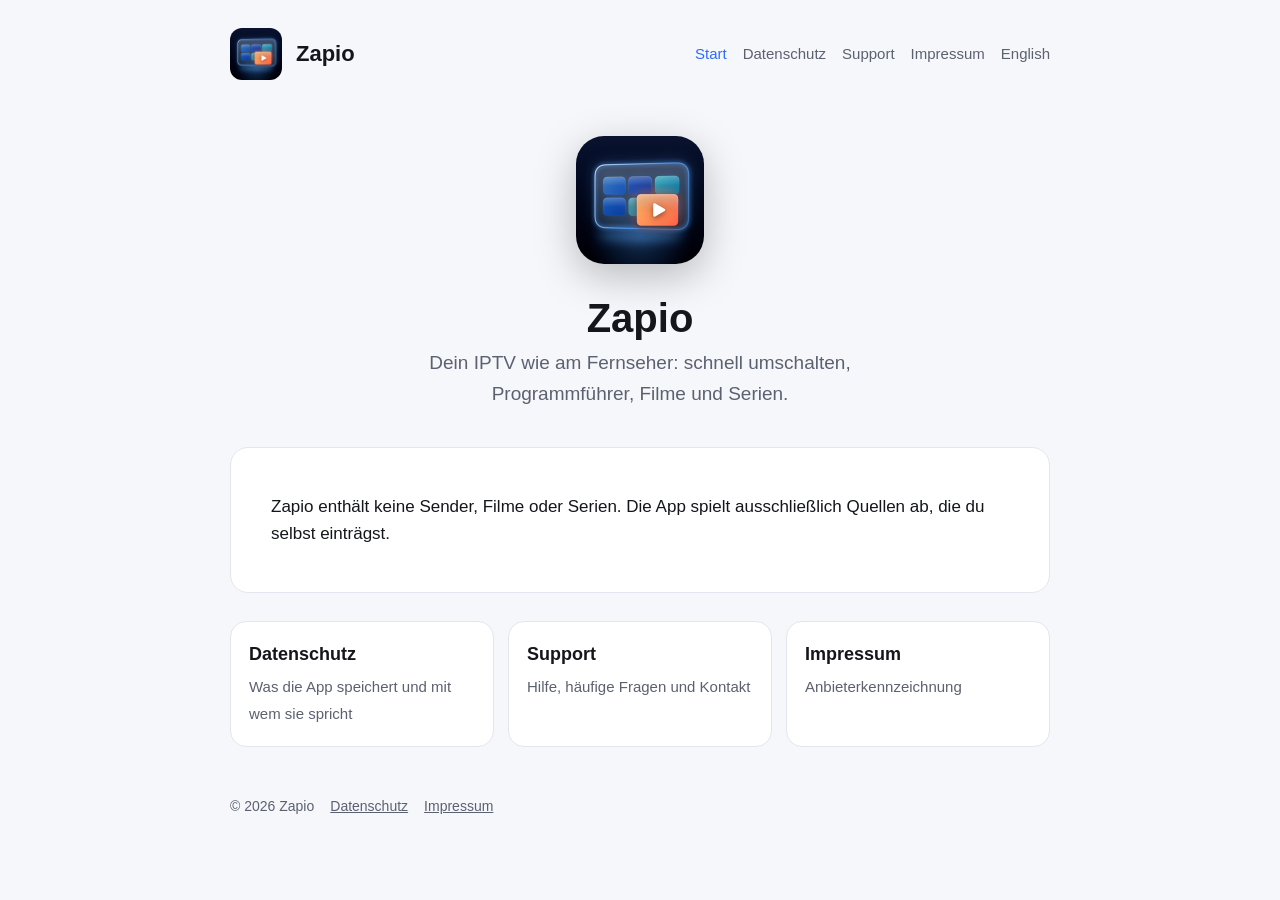
==== index.html @ f7f5a8e0 "Website: Datenschutz, Support, Impressum (DE/EN)" ====
<!doctype html>
<html lang="de">
<head>
<meta charset="utf-8">
<meta name="viewport" content="width=device-width, initial-scale=1">
<title>Zapio</title>
<link rel="icon" href="icon.png">
<style>
:root { color-scheme: light dark; --bg:#f6f7fb; --card:#ffffff; --text:#14161c; --muted:#5b6170; --accent:#2f6bff; --line:#e3e6ee; }
@media (prefers-color-scheme: dark) { :root { --bg:#0b0d13; --card:#151924; --text:#eef0f6; --muted:#9aa2b5; --accent:#6c9bff; --line:#262c3b; } }
* { box-sizing: border-box; }
body { margin:0; background:var(--bg); color:var(--text); font:17px/1.6 -apple-system, BlinkMacSystemFont, "Segoe UI", Roboto, Helvetica, Arial, sans-serif; }
header { max-width:860px; margin:0 auto; padding:28px 20px 8px; display:flex; align-items:center; gap:14px; }
header img { width:52px; height:52px; border-radius:12px; }
header a.brand { color:var(--text); text-decoration:none; font-weight:700; font-size:22px; }
nav { margin-left:auto; display:flex; gap:16px; flex-wrap:wrap; font-size:15px; }
nav a { color:var(--muted); text-decoration:none; } nav a:hover, nav a.active { color:var(--accent); }
main { max-width:860px; margin:0 auto; padding:8px 20px 48px; }
.card { background:var(--card); border:1px solid var(--line); border-radius:18px; padding:28px clamp(18px,4vw,40px); }
h1 { font-size:30px; line-height:1.2; margin:0 0 12px; } h2 { font-size:21px; margin:28px 0 8px; } h3 { font-size:18px; margin:20px 0 6px; }
p, li { color:var(--text); } ul { padding-left:22px; } li { margin:6px 0; }
a { color:var(--accent); } code { font:14px ui-monospace, SFMono-Regular, Menlo, monospace; background:var(--line); padding:1px 5px; border-radius:6px; }
table { width:100%; border-collapse:collapse; margin:12px 0; font-size:15px; } th, td { text-align:left; padding:8px; border-bottom:1px solid var(--line); vertical-align:top; }
.hero { text-align:center; padding:40px 10px 10px; } .hero img { width:128px; height:128px; border-radius:28px; box-shadow:0 12px 40px rgba(0,0,0,.25); }
.hero h1 { font-size:40px; margin:22px 0 6px; } .hero p { color:var(--muted); font-size:19px; margin:0 auto; max-width:560px; }
.grid { display:grid; grid-template-columns:repeat(auto-fit,minmax(220px,1fr)); gap:14px; margin-top:28px; }
.grid a { display:block; background:var(--card); border:1px solid var(--line); border-radius:16px; padding:18px; text-decoration:none; color:var(--text); }
.grid a strong { display:block; font-size:18px; margin-bottom:4px; } .grid a span { color:var(--muted); font-size:15px; }
.todo { background:#fff3cd; color:#5c4400; border-radius:10px; padding:2px 6px; }
footer { max-width:860px; margin:0 auto; padding:0 20px 40px; color:var(--muted); font-size:14px; display:flex; gap:16px; flex-wrap:wrap; }
footer a { color:var(--muted); }
</style>
</head>
<body>
<header><img src="icon.png" alt=""><a class="brand" href="index.html">Zapio</a>
<nav><a href="index.html" class="active">Start</a><a href="datenschutz.html">Datenschutz</a><a href="support.html">Support</a><a href="impressum.html">Impressum</a><a href="en/index.html" lang="en">English</a></nav></header>
<main><section class="hero"><img src="icon.png" alt="Zapio"><h1>Zapio</h1><p>Dein IPTV wie am Fernseher: schnell umschalten, Programmführer, Filme und Serien.</p></section><div class="card" style="margin-top:28px"><p>Zapio enthält keine Sender, Filme oder Serien. Die App spielt ausschließlich Quellen ab, die du selbst einträgst.</p></div><div class="grid"><a href="datenschutz.html"><strong>Datenschutz</strong><span>Was die App speichert und mit wem sie spricht</span></a><a href="support.html"><strong>Support</strong><span>Hilfe, häufige Fragen und Kontakt</span></a><a href="impressum.html"><strong>Impressum</strong><span>Anbieterkennzeichnung</span></a></div></main>
<footer><span>© 2026 Zapio</span><a href="datenschutz.html">Datenschutz</a><a href="impressum.html">Impressum</a></footer>
</body>
</html>
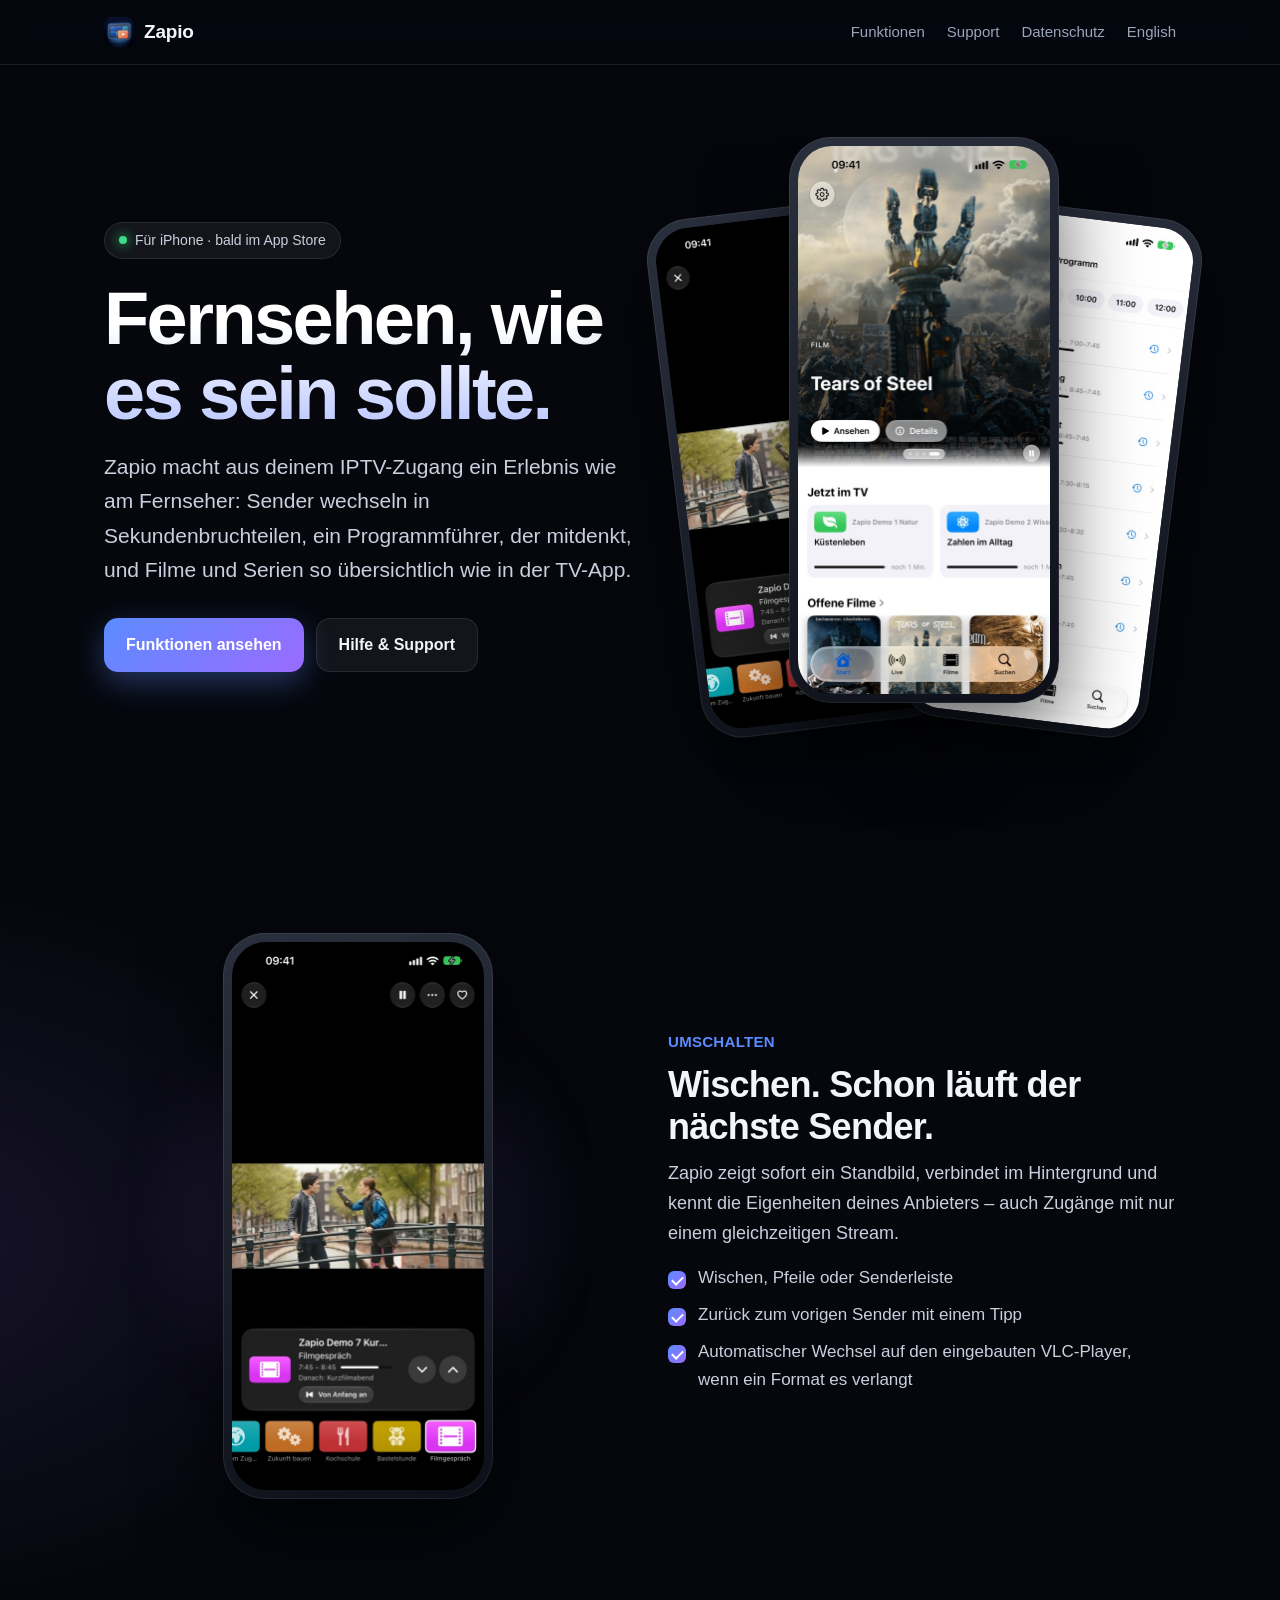
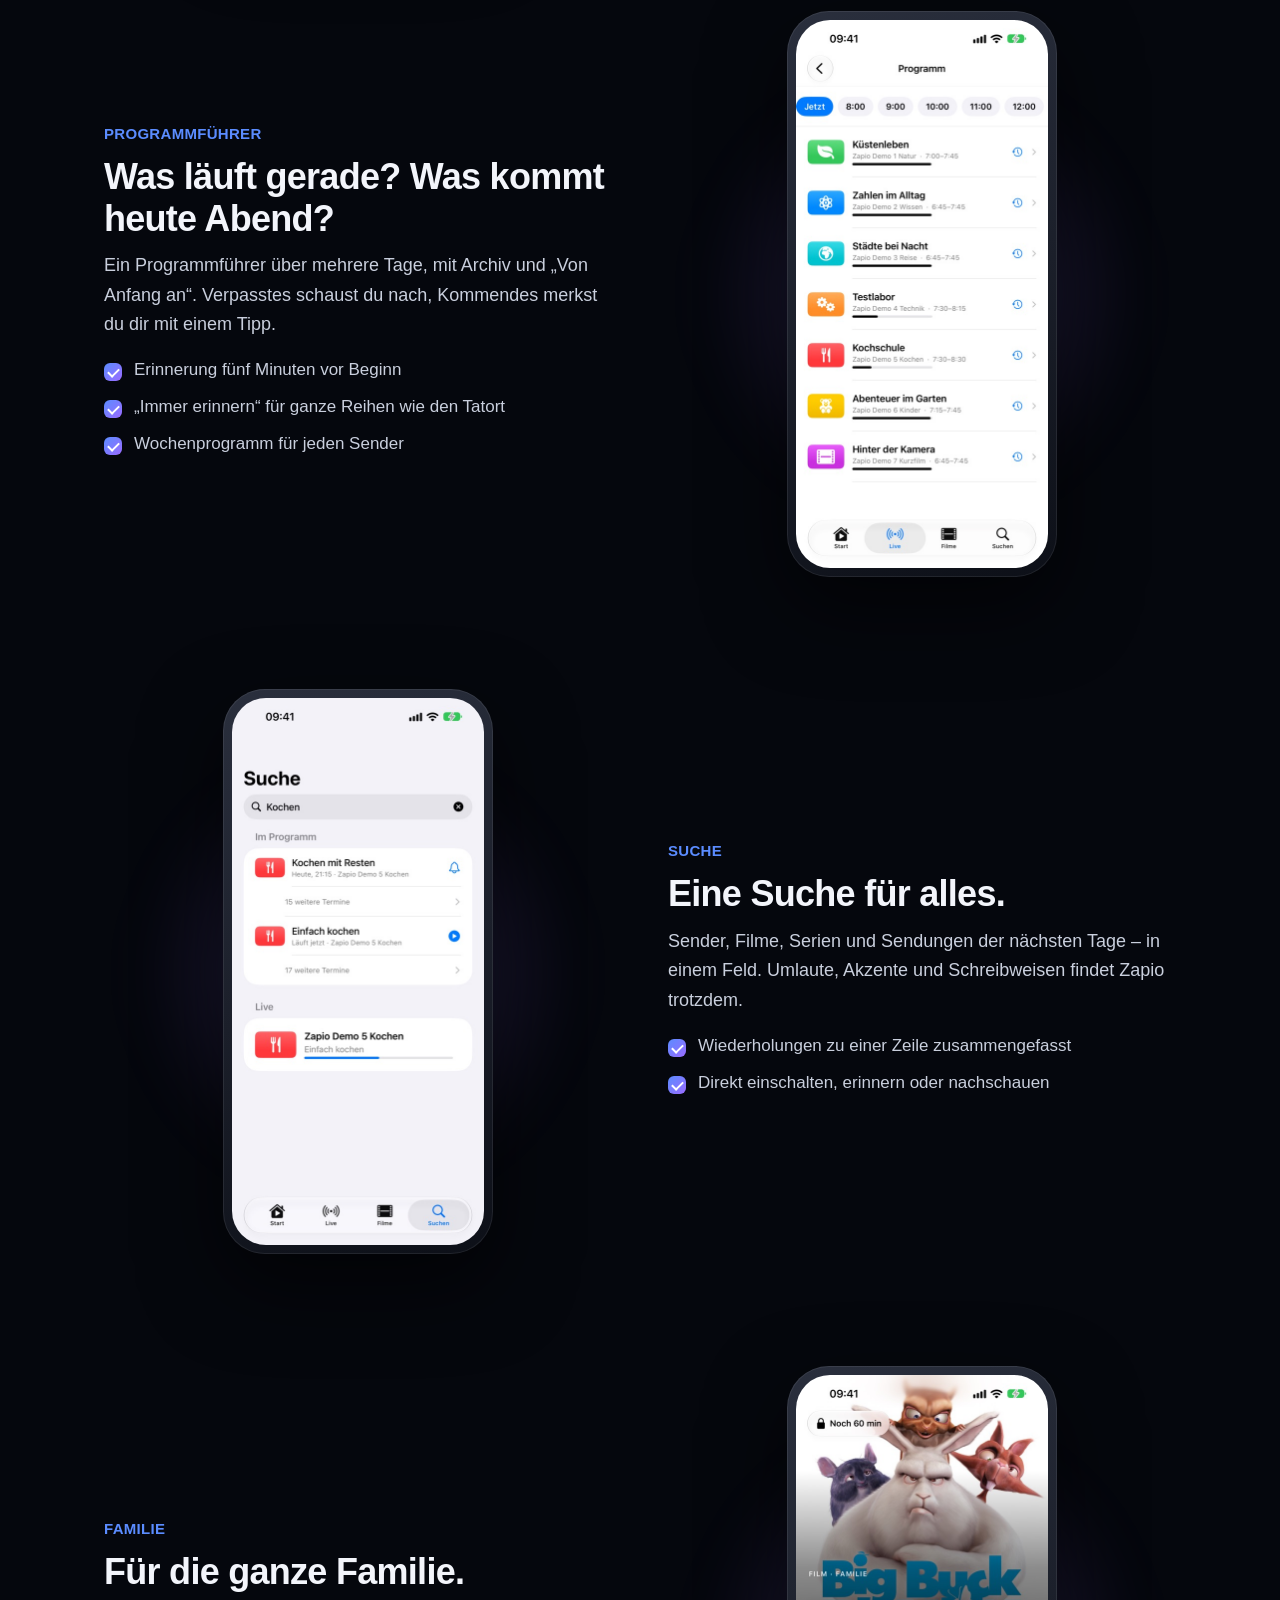
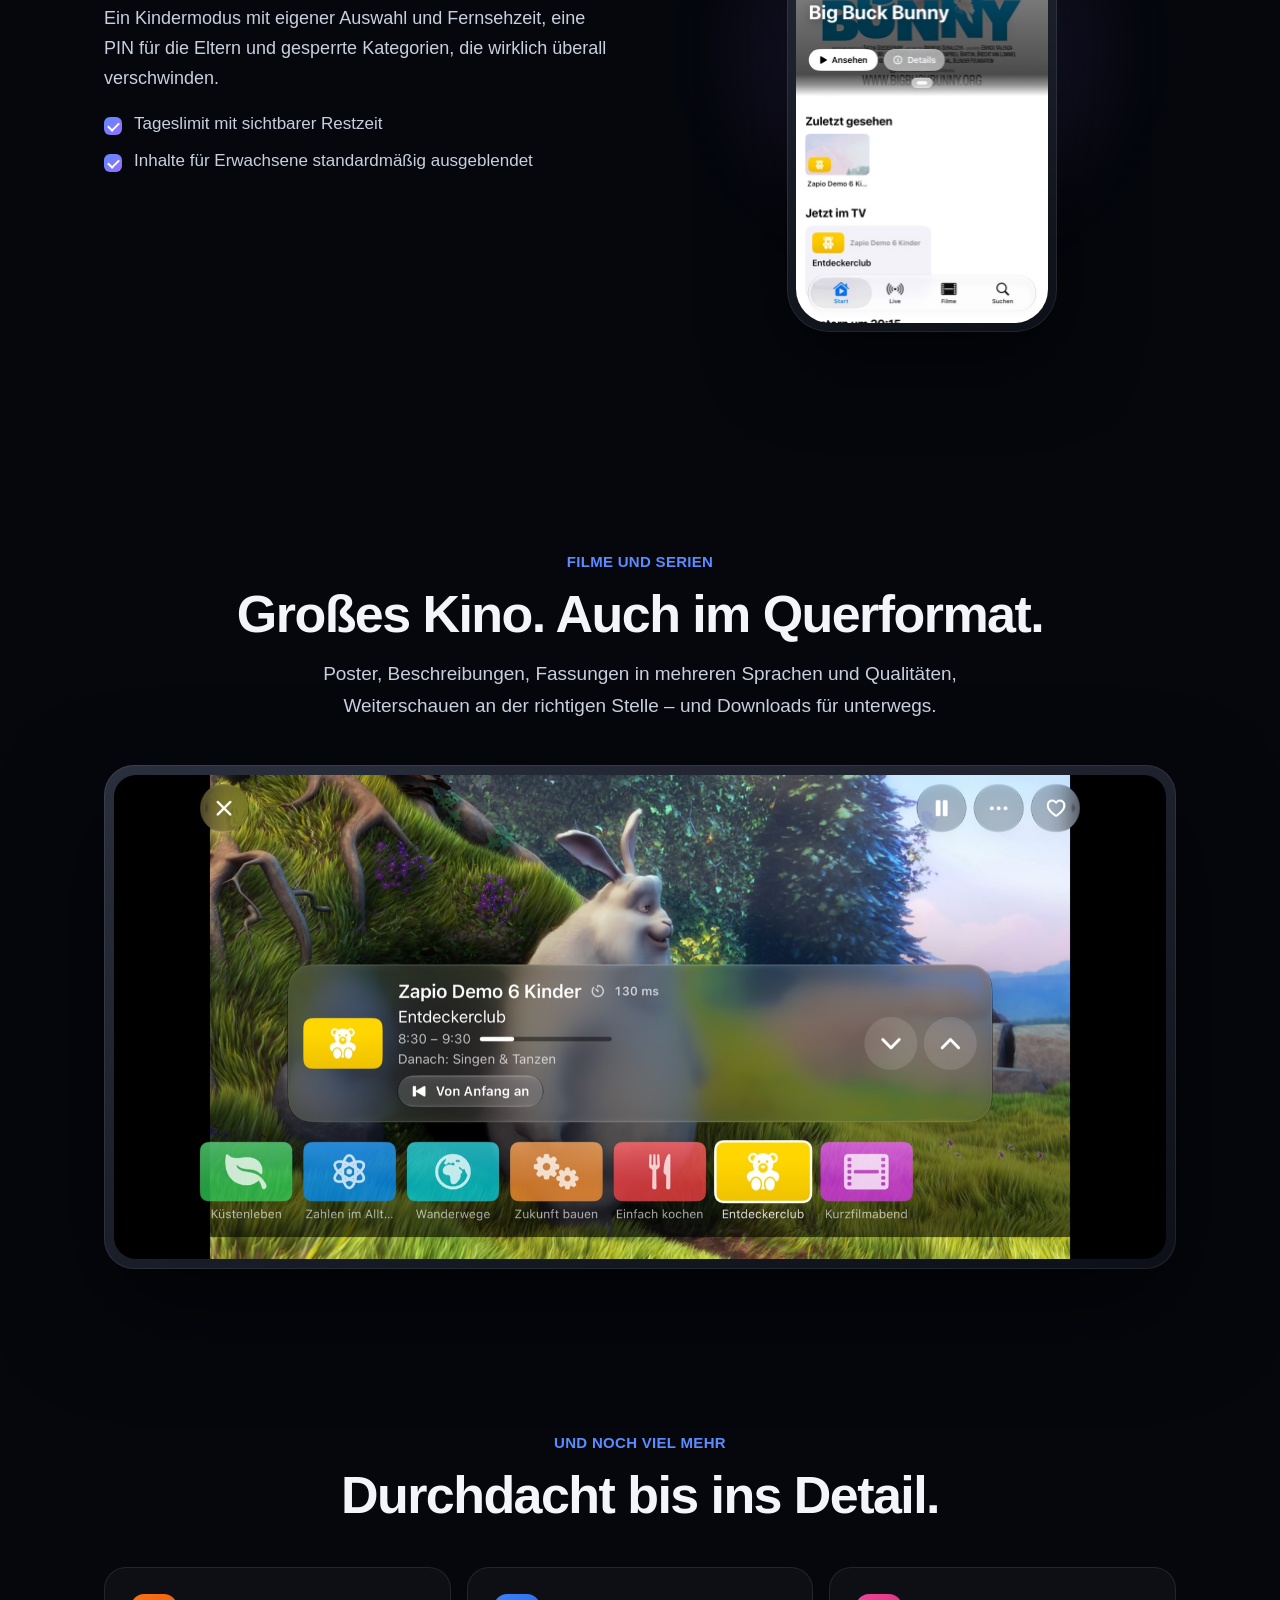
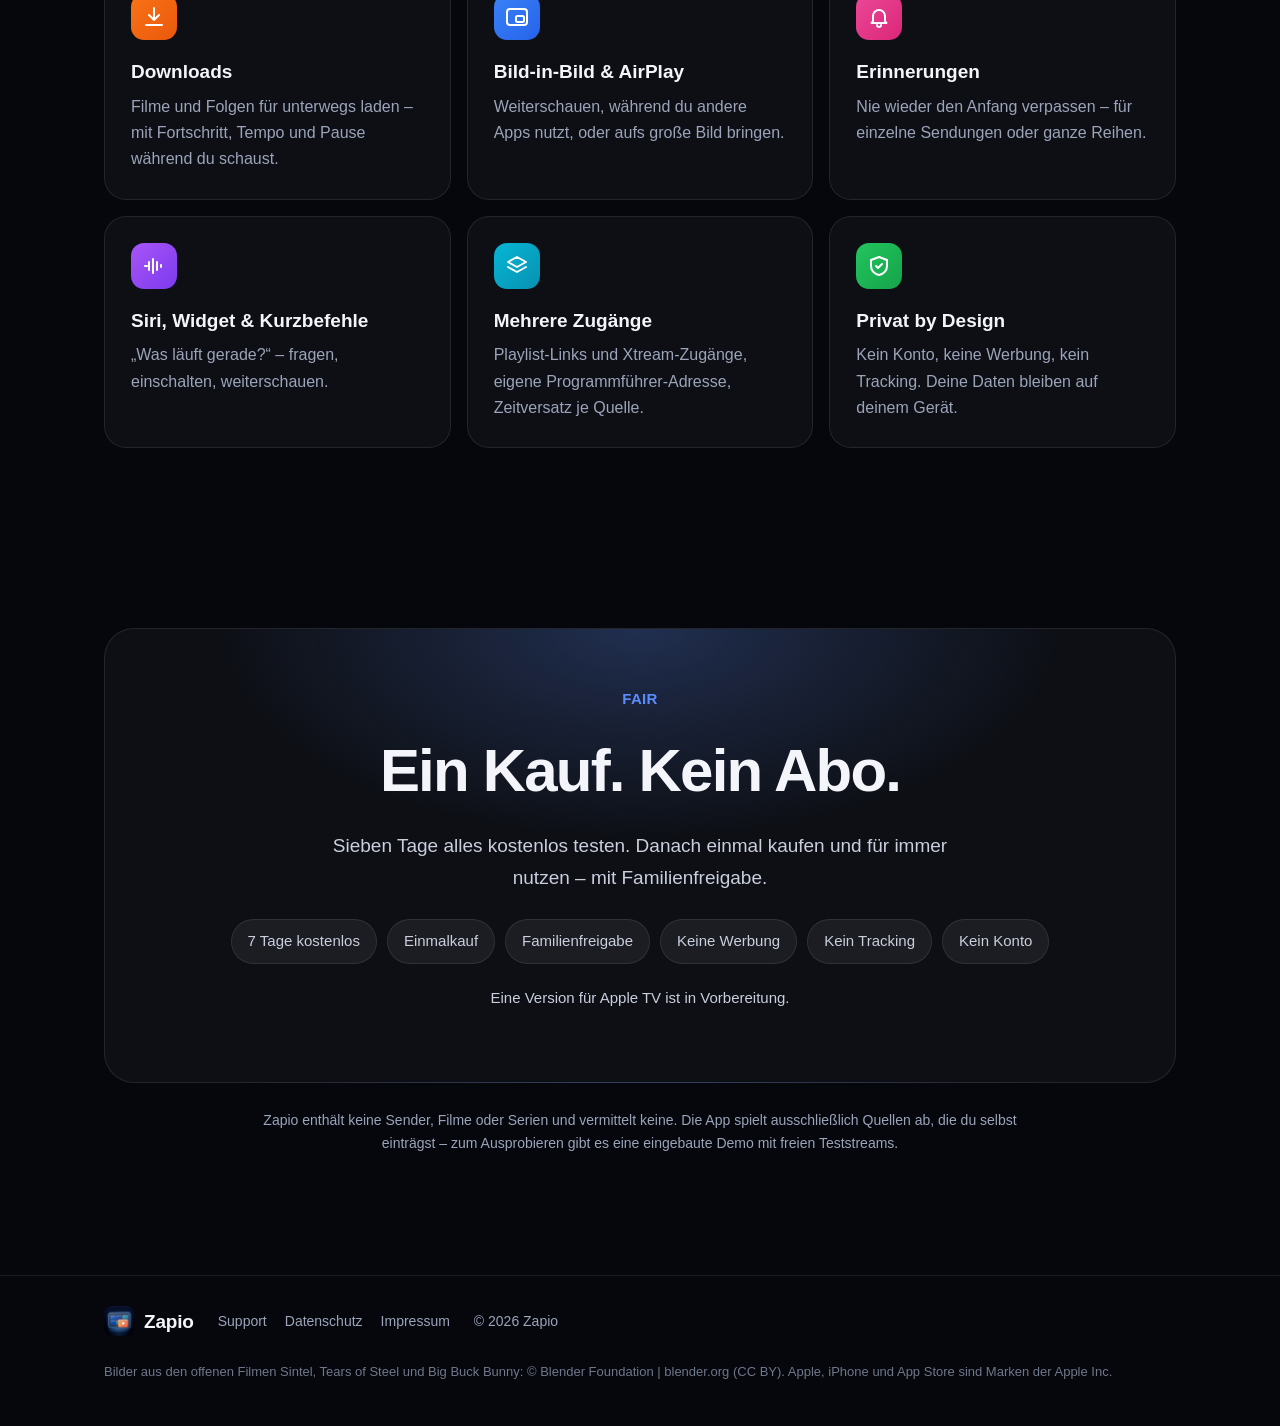
==== commit b9df4c21: "Neues Design mit App-Bildern Co-Authored-By: Claude Opus 5.5 <noreply@anthropic.com>" ====
--- a/index.html
+++ b/index.html
@@ -3,38 +3,125 @@
 <head>
 <meta charset="utf-8">
 <meta name="viewport" content="width=device-width, initial-scale=1">
-<title>Zapio</title>
+<title>Zapio – Fernsehen, wie es sein sollte</title>
+<meta name="description" content="Zapio macht aus deinem IPTV-Zugang ein Erlebnis wie am Fernseher: Sender wechseln in Sekundenbruchteilen, ein Programmführer, der mitdenkt, und Filme und Serien so übersichtlich wie in der TV-App.">
+<meta name="theme-color" content="#05070d">
+<meta property="og:title" content="Zapio – Fernsehen, wie es sein sollte.">
+<meta property="og:description" content="Zapio macht aus deinem IPTV-Zugang ein Erlebnis wie am Fernseher: Sender wechseln in Sekundenbruchteilen, ein Programmführer, der mitdenkt, und Filme und Serien so übersichtlich wie in der TV-App.">
+<meta property="og:image" content="https://zapio-app.github.io/img/og.jpg">
 <link rel="icon" href="icon.png">
+<link rel="apple-touch-icon" href="icon.png">
 <style>
-:root { color-scheme: light dark; --bg:#f6f7fb; --card:#ffffff; --text:#14161c; --muted:#5b6170; --accent:#2f6bff; --line:#e3e6ee; }
-@media (prefers-color-scheme: dark) { :root { --bg:#0b0d13; --card:#151924; --text:#eef0f6; --muted:#9aa2b5; --accent:#6c9bff; --line:#262c3b; } }
-* { box-sizing: border-box; }
-body { margin:0; background:var(--bg); color:var(--text); font:17px/1.6 -apple-system, BlinkMacSystemFont, "Segoe UI", Roboto, Helvetica, Arial, sans-serif; }
-header { max-width:860px; margin:0 auto; padding:28px 20px 8px; display:flex; align-items:center; gap:14px; }
-header img { width:52px; height:52px; border-radius:12px; }
-header a.brand { color:var(--text); text-decoration:none; font-weight:700; font-size:22px; }
-nav { margin-left:auto; display:flex; gap:16px; flex-wrap:wrap; font-size:15px; }
-nav a { color:var(--muted); text-decoration:none; } nav a:hover, nav a.active { color:var(--accent); }
-main { max-width:860px; margin:0 auto; padding:8px 20px 48px; }
-.card { background:var(--card); border:1px solid var(--line); border-radius:18px; padding:28px clamp(18px,4vw,40px); }
-h1 { font-size:30px; line-height:1.2; margin:0 0 12px; } h2 { font-size:21px; margin:28px 0 8px; } h3 { font-size:18px; margin:20px 0 6px; }
-p, li { color:var(--text); } ul { padding-left:22px; } li { margin:6px 0; }
-a { color:var(--accent); } code { font:14px ui-monospace, SFMono-Regular, Menlo, monospace; background:var(--line); padding:1px 5px; border-radius:6px; }
-table { width:100%; border-collapse:collapse; margin:12px 0; font-size:15px; } th, td { text-align:left; padding:8px; border-bottom:1px solid var(--line); vertical-align:top; }
-.hero { text-align:center; padding:40px 10px 10px; } .hero img { width:128px; height:128px; border-radius:28px; box-shadow:0 12px 40px rgba(0,0,0,.25); }
-.hero h1 { font-size:40px; margin:22px 0 6px; } .hero p { color:var(--muted); font-size:19px; margin:0 auto; max-width:560px; }
-.grid { display:grid; grid-template-columns:repeat(auto-fit,minmax(220px,1fr)); gap:14px; margin-top:28px; }
-.grid a { display:block; background:var(--card); border:1px solid var(--line); border-radius:16px; padding:18px; text-decoration:none; color:var(--text); }
-.grid a strong { display:block; font-size:18px; margin-bottom:4px; } .grid a span { color:var(--muted); font-size:15px; }
-.todo { background:#fff3cd; color:#5c4400; border-radius:10px; padding:2px 6px; }
-footer { max-width:860px; margin:0 auto; padding:0 20px 40px; color:var(--muted); font-size:14px; display:flex; gap:16px; flex-wrap:wrap; }
-footer a { color:var(--muted); }
+:root { color-scheme: dark; --bg:#05070d; --text:#f3f5fb; --muted:#9ba4b9; --soft:#c9cfdd; --accent:#5b8cff; --accent2:#9a6bff;
+        --card:rgba(255,255,255,.035); --card2:rgba(255,255,255,.06); --line:rgba(255,255,255,.09); --radius:22px; }
+* { box-sizing:border-box; }
+html { scroll-behavior:smooth; }
+body { margin:0; color:var(--text); background:var(--bg);
+       background-image: radial-gradient(1200px 700px at 75% -10%, rgba(91,140,255,.22), transparent 60%),
+                         radial-gradient(900px 600px at -10% 20%, rgba(154,107,255,.12), transparent 60%);
+       background-repeat:no-repeat; font:17px/1.65 -apple-system, BlinkMacSystemFont, "SF Pro Text", "Inter", "Segoe UI", Roboto, Helvetica, Arial, sans-serif;
+       -webkit-font-smoothing:antialiased; }
+a { color:var(--accent); text-decoration:none; } a:hover { text-decoration:underline; }
+.wrap { max-width:1120px; margin:0 auto; padding:0 24px; }
+/* Navigation */
+.nav { position:sticky; top:0; z-index:10; backdrop-filter:saturate(180%) blur(18px); -webkit-backdrop-filter:saturate(180%) blur(18px);
+       background:rgba(5,7,13,.72); border-bottom:1px solid var(--line); }
+.nav .wrap { display:flex; align-items:center; gap:14px; height:64px; }
+.brand { display:flex; align-items:center; gap:10px; color:var(--text); font-weight:700; font-size:19px; letter-spacing:-.01em; }
+.brand:hover { text-decoration:none; } .brand img { width:30px; height:30px; border-radius:8px; }
+.nav nav { margin-left:auto; display:flex; gap:22px; font-size:15px; flex-wrap:wrap; }
+.nav nav a { color:var(--muted); } .nav nav a:hover, .nav nav a.active { color:var(--text); text-decoration:none; }
+/* Hero */
+.hero { display:grid; grid-template-columns:1.05fr 1fr; gap:40px; align-items:center; padding:72px 0 40px; }
+.eyebrow { display:inline-flex; align-items:center; gap:8px; padding:6px 14px; border-radius:999px; background:var(--card2);
+           border:1px solid var(--line); color:var(--soft); font-size:14px; font-weight:500; }
+.eyebrow .dot { width:8px; height:8px; border-radius:50%; background:#3ddc84; box-shadow:0 0 12px #3ddc84; }
+h1.title { font-size:clamp(42px,6vw,74px); line-height:1.02; letter-spacing:-.035em; margin:22px 0 18px; font-weight:800;
+           background:linear-gradient(180deg,#fff 30%,#b9c6ff 100%); -webkit-background-clip:text; background-clip:text; color:transparent; }
+.lead { font-size:clamp(18px,2vw,21px); color:var(--soft); max-width:540px; margin:0 0 30px; }
+.buttons { display:flex; gap:12px; flex-wrap:wrap; }
+.btn { display:inline-flex; align-items:center; gap:8px; padding:13px 22px; border-radius:14px; font-weight:600; font-size:16px; }
+.btn:hover { text-decoration:none; } .btn.primary { background:linear-gradient(135deg,var(--accent),var(--accent2)); color:#fff; box-shadow:0 10px 30px rgba(91,140,255,.35); }
+.btn.ghost { background:var(--card2); color:var(--text); border:1px solid var(--line); }
+.phones { position:relative; height:620px; isolation:isolate; }
+.phone { position:absolute; width:250px; border-radius:42px; padding:9px; background:linear-gradient(160deg,#2a2f3d,#0d1018);
+         box-shadow:0 30px 80px rgba(0,0,0,.6), inset 0 0 0 1px rgba(255,255,255,.08); }
+.phone img { display:block; width:100%; border-radius:34px; }
+.phone.p1 { left:0; top:70px; transform:rotate(-7deg); } .phone.p2 { left:50%; top:0; transform:translateX(-50%); z-index:2; width:270px; }
+.phone.p3 { right:0; top:70px; transform:rotate(7deg); }
+/* Sections */
+section.block { padding:80px 0; } .kicker { color:var(--accent); font-weight:600; font-size:15px; letter-spacing:.02em; text-transform:uppercase; }
+h2.head { font-size:clamp(32px,4.2vw,52px); line-height:1.08; letter-spacing:-.03em; margin:10px 0 16px; font-weight:800; }
+.sub { color:var(--soft); font-size:19px; max-width:640px; }
+.center { text-align:center; } .center .sub { margin:0 auto; }
+.row { display:grid; grid-template-columns:1fr 1fr; gap:56px; align-items:center; padding:56px 0; }
+.row.flip .media { order:2; }
+.row .media { display:flex; justify-content:center; position:relative; isolation:isolate; }
+.row .media:before, .phones:before { content:""; position:absolute; z-index:-1; inset:12% 8%; border-radius:50%;
+  background:radial-gradient(closest-side, rgba(91,140,255,.38), rgba(154,107,255,.12) 60%, transparent); filter:blur(30px); }
+.row .media .phone { position:relative; width:270px; transform:none; }
+.row h3 { font-size:clamp(26px,3vw,36px); letter-spacing:-.02em; margin:8px 0 12px; line-height:1.15; }
+.row p { color:var(--soft); font-size:18px; margin:0 0 14px; }
+.ticks { list-style:none; padding:0; margin:16px 0 0; } .ticks li { padding-left:30px; position:relative; margin:9px 0; color:var(--soft); }
+.ticks li:before { content:""; position:absolute; left:0; top:7px; width:18px; height:18px; border-radius:6px;
+                   background:linear-gradient(135deg,var(--accent),var(--accent2)); -webkit-mask:none; }
+.ticks li:after { content:""; position:absolute; left:6px; top:10px; width:5px; height:9px; border:solid #fff; border-width:0 2px 2px 0; transform:rotate(45deg); }
+.wide { margin-top:44px; border-radius:30px; padding:10px; background:linear-gradient(160deg,#2a2f3d,#0d1018);
+        box-shadow:0 40px 100px rgba(0,0,0,.6), inset 0 0 0 1px rgba(255,255,255,.08); }
+.wide img { display:block; width:100%; border-radius:22px; }
+.grid { display:grid; grid-template-columns:repeat(3,1fr); gap:16px; margin-top:44px; }
+.tile { background:var(--card); border:1px solid var(--line); border-radius:var(--radius); padding:26px; }
+.tile .ico { width:46px; height:46px; border-radius:13px; display:grid; place-items:center; margin-bottom:16px; color:#fff; }
+.tile .ico svg { width:24px; height:24px; } .tile h4 { margin:0 0 6px; font-size:19px; } .tile p { margin:0; color:var(--muted); font-size:16px; }
+.c1 { background:linear-gradient(135deg,#3b82f6,#2563eb); } .c2 { background:linear-gradient(135deg,#a855f7,#7c3aed); }
+.c3 { background:linear-gradient(135deg,#f97316,#ea580c); } .c4 { background:linear-gradient(135deg,#22c55e,#16a34a); }
+.c5 { background:linear-gradient(135deg,#ec4899,#db2777); } .c6 { background:linear-gradient(135deg,#06b6d4,#0891b2); }
+.price { margin-top:20px; border-radius:30px; padding:56px 40px; text-align:center; border:1px solid var(--line);
+         background:radial-gradient(600px 300px at 50% 0%, rgba(91,140,255,.25), transparent 70%), var(--card); }
+.price .big { font-size:clamp(34px,5vw,60px); font-weight:800; letter-spacing:-.03em; margin:8px 0 10px; }
+.pills { display:flex; justify-content:center; flex-wrap:wrap; gap:10px; margin-top:26px; }
+.pills span { padding:9px 16px; border-radius:999px; background:var(--card2); border:1px solid var(--line); color:var(--soft); font-size:15px; }
+.tv { color:var(--soft); font-size:15px; margin-top:22px; }
+.note { color:var(--muted); font-size:14px; max-width:760px; margin:26px auto 0; text-align:center; }
+/* Rechtliches */
+.doc { max-width:780px; margin:56px auto 80px; padding:48px clamp(22px,5vw,56px); background:var(--card); border:1px solid var(--line); border-radius:28px; }
+.doc h1 { font-size:clamp(28px,4vw,44px); hyphens:auto; -webkit-hyphens:auto; overflow-wrap:break-word; letter-spacing:-.03em; line-height:1.1; margin:0 0 18px; }
+.doc h2 { font-size:22px; margin:38px 0 10px; letter-spacing:-.01em; } .doc h3 { font-size:18px; margin:26px 0 6px; }
+.doc p, .doc li { color:var(--soft); } .doc ul { padding-left:22px; } .doc li { margin:7px 0; } .doc strong { color:var(--text); }
+.doc code { font:14px ui-monospace,SFMono-Regular,Menlo,monospace; background:var(--card2); padding:2px 6px; border-radius:6px; }
+.doc table { width:100%; border-collapse:collapse; margin:14px 0; font-size:15px; } .doc th, .doc td { text-align:left; padding:9px; border-bottom:1px solid var(--line); vertical-align:top; }
+.todo { background:#5c4400; color:#ffe9a8; border-radius:8px; padding:1px 6px; }
+footer { border-top:1px solid var(--line); margin-top:40px; }
+footer .wrap { display:flex; gap:24px; flex-wrap:wrap; align-items:center; padding:30px 24px 44px; color:var(--muted); font-size:14px; }
+footer nav { display:flex; gap:18px; flex-wrap:wrap; } footer a { color:var(--muted); } footer .credit { flex-basis:100%; font-size:13px; color:#6f778a; }
+@media (max-width: 900px) {
+  .hero { grid-template-columns:1fr; text-align:center; padding-top:48px; } .lead { margin-left:auto; margin-right:auto; } .buttons { justify-content:center; }
+  .phones { height:520px; max-width:520px; margin:0 auto; width:100%; } .phone { width:200px; } .phone.p2 { width:220px; }
+  .row { grid-template-columns:1fr; gap:28px; text-align:center; } .row.flip .media { order:0; } .ticks { display:inline-block; text-align:left; }
+  .grid { grid-template-columns:1fr 1fr; } .nav nav { gap:14px; font-size:14px; }
+}
+@media (max-width: 560px) { .wrap { padding:0 16px; } section.block { padding:48px 0; } .row { padding:32px 0; }
+  .doc { margin:28px auto 48px; padding:30px 20px; border-radius:22px; } .grid { grid-template-columns:1fr; } .phone.p1, .phone.p3 { display:none; } .phones { height:470px; } .nav nav a.hide-s { display:none; } }
 </style>
 </head>
 <body>
-<header><img src="icon.png" alt=""><a class="brand" href="index.html">Zapio</a>
-<nav><a href="index.html" class="active">Start</a><a href="datenschutz.html">Datenschutz</a><a href="support.html">Support</a><a href="impressum.html">Impressum</a><a href="en/index.html" lang="en">English</a></nav></header>
-<main><section class="hero"><img src="icon.png" alt="Zapio"><h1>Zapio</h1><p>Dein IPTV wie am Fernseher: schnell umschalten, Programmführer, Filme und Serien.</p></section><div class="card" style="margin-top:28px"><p>Zapio enthält keine Sender, Filme oder Serien. Die App spielt ausschließlich Quellen ab, die du selbst einträgst.</p></div><div class="grid"><a href="datenschutz.html"><strong>Datenschutz</strong><span>Was die App speichert und mit wem sie spricht</span></a><a href="support.html"><strong>Support</strong><span>Hilfe, häufige Fragen und Kontakt</span></a><a href="impressum.html"><strong>Impressum</strong><span>Anbieterkennzeichnung</span></a></div></main>
-<footer><span>© 2026 Zapio</span><a href="datenschutz.html">Datenschutz</a><a href="impressum.html">Impressum</a></footer>
+<header class="nav"><div class="wrap"><a class="brand" href="index.html"><img src="icon.png" alt="">Zapio</a><nav><a href="index.html#funktionen" class="hide-s">Funktionen</a><a href="support.html">Support</a><a href="datenschutz.html" class="hide-s">Datenschutz</a><a href="en/index.html" lang="en">English</a></nav></div></header>
+<main><div class="wrap">
+<section class="hero">
+  <div><span class="eyebrow"><span class="dot"></span>Für iPhone · bald im App Store</span>
+    <h1 class="title">Fernsehen, wie es sein sollte.</h1><p class="lead">Zapio macht aus deinem IPTV-Zugang ein Erlebnis wie am Fernseher: Sender wechseln in Sekundenbruchteilen, ein Programmführer, der mitdenkt, und Filme und Serien so übersichtlich wie in der TV-App.</p>
+    <div class="buttons"><a class="btn primary" href="#funktionen">Funktionen ansehen</a><a class="btn ghost" href="support.html">Hilfe &amp; Support</a></div></div>
+  <div class="phones"><div class="phone p1"><img src="img/1-player.jpg" alt=""></div><div class="phone p2"><img src="img/4-home.jpg" alt="Zapio"></div><div class="phone p3"><img src="img/2-guide.jpg" alt=""></div></div>
+</section>
+<section class="block" id="funktionen"><div class="row"><div class="media"><div class="phone"><img src="img/1-player.jpg" alt="" loading="lazy"></div></div><div><span class="kicker">Umschalten</span><h3>Wischen. Schon läuft der nächste Sender.</h3><p>Zapio zeigt sofort ein Standbild, verbindet im Hintergrund und kennt die Eigenheiten deines Anbieters – auch Zugänge mit nur einem gleichzeitigen Stream.</p><ul class="ticks"><li>Wischen, Pfeile oder Senderleiste</li><li>Zurück zum vorigen Sender mit einem Tipp</li><li>Automatischer Wechsel auf den eingebauten VLC-Player, wenn ein Format es verlangt</li></ul></div></div><div class="row flip"><div class="media"><div class="phone"><img src="img/2-guide.jpg" alt="" loading="lazy"></div></div><div><span class="kicker">Programmführer</span><h3>Was läuft gerade? Was kommt heute Abend?</h3><p>Ein Programmführer über mehrere Tage, mit Archiv und „Von Anfang an“. Verpasstes schaust du nach, Kommendes merkst du dir mit einem Tipp.</p><ul class="ticks"><li>Erinnerung fünf Minuten vor Beginn</li><li>„Immer erinnern“ für ganze Reihen wie den Tatort</li><li>Wochenprogramm für jeden Sender</li></ul></div></div><div class="row"><div class="media"><div class="phone"><img src="img/3-search.jpg" alt="" loading="lazy"></div></div><div><span class="kicker">Suche</span><h3>Eine Suche für alles.</h3><p>Sender, Filme, Serien und Sendungen der nächsten Tage – in einem Feld. Umlaute, Akzente und Schreibweisen findet Zapio trotzdem.</p><ul class="ticks"><li>Wiederholungen zu einer Zeile zusammengefasst</li><li>Direkt einschalten, erinnern oder nachschauen</li></ul></div></div><div class="row flip"><div class="media"><div class="phone"><img src="img/7-kids.jpg" alt="" loading="lazy"></div></div><div><span class="kicker">Familie</span><h3>Für die ganze Familie.</h3><p>Ein Kindermodus mit eigener Auswahl und Fernsehzeit, eine PIN für die Eltern und gesperrte Kategorien, die wirklich überall verschwinden.</p><ul class="ticks"><li>Tageslimit mit sichtbarer Restzeit</li><li>Inhalte für Erwachsene standardmäßig ausgeblendet</li></ul></div></div></section>
+<section class="block center"><span class="kicker">Filme und Serien</span><h2 class="head">Großes Kino. Auch im Querformat.</h2><p class="sub">Poster, Beschreibungen, Fassungen in mehreren Sprachen und Qualitäten, Weiterschauen an der richtigen Stelle – und Downloads für unterwegs.</p>
+  <div class="wide"><img src="img/5-landscape.jpg" alt="" loading="lazy"></div></section>
+<section class="block center"><span class="kicker">Und noch viel mehr</span><h2 class="head">Durchdacht bis ins Detail.</h2><div class="grid" style="text-align:left"><div class="tile"><div class="ico c3"><svg viewBox="0 0 24 24" fill="none" stroke="currentColor" stroke-width="2" stroke-linecap="round" stroke-linejoin="round" aria-hidden="true"><path d="M12 3v12M7 10l5 5 5-5M4 20h16"/></svg></div><h4>Downloads</h4><p>Filme und Folgen für unterwegs laden – mit Fortschritt, Tempo und Pause während du schaust.</p></div><div class="tile"><div class="ico c1"><svg viewBox="0 0 24 24" fill="none" stroke="currentColor" stroke-width="2" stroke-linecap="round" stroke-linejoin="round" aria-hidden="true"><rect x="2" y="4" width="20" height="16" rx="3"/><rect x="11" y="11" width="8" height="6" rx="1.5"/></svg></div><h4>Bild-in-Bild &amp; AirPlay</h4><p>Weiterschauen, während du andere Apps nutzt, oder aufs große Bild bringen.</p></div><div class="tile"><div class="ico c5"><svg viewBox="0 0 24 24" fill="none" stroke="currentColor" stroke-width="2" stroke-linecap="round" stroke-linejoin="round" aria-hidden="true"><path d="M6 16V11a6 6 0 1 1 12 0v5l1.5 2h-15L6 16zM10 20a2 2 0 0 0 4 0"/></svg></div><h4>Erinnerungen</h4><p>Nie wieder den Anfang verpassen – für einzelne Sendungen oder ganze Reihen.</p></div><div class="tile"><div class="ico c2"><svg viewBox="0 0 24 24" fill="none" stroke="currentColor" stroke-width="2" stroke-linecap="round" stroke-linejoin="round" aria-hidden="true"><path d="M3 12h2M7 8v8M11 5v14M15 8v8M19 11v2"/></svg></div><h4>Siri, Widget &amp; Kurzbefehle</h4><p>„Was läuft gerade?“ – fragen, einschalten, weiterschauen.</p></div><div class="tile"><div class="ico c6"><svg viewBox="0 0 24 24" fill="none" stroke="currentColor" stroke-width="2" stroke-linecap="round" stroke-linejoin="round" aria-hidden="true"><path d="m12 3 9 5-9 5-9-5 9-5z"/><path d="m3 13 9 5 9-5"/></svg></div><h4>Mehrere Zugänge</h4><p>Playlist-Links und Xtream-Zugänge, eigene Programmführer-Adresse, Zeitversatz je Quelle.</p></div><div class="tile"><div class="ico c4"><svg viewBox="0 0 24 24" fill="none" stroke="currentColor" stroke-width="2" stroke-linecap="round" stroke-linejoin="round" aria-hidden="true"><path d="M12 3 4 6v6c0 4.5 3.4 8.3 8 9 4.6-.7 8-4.5 8-9V6l-8-3z"/><path d="m9 12 2 2 4-4"/></svg></div><h4>Privat by Design</h4><p>Kein Konto, keine Werbung, kein Tracking. Deine Daten bleiben auf deinem Gerät.</p></div></div></section>
+<section class="block"><div class="price"><span class="kicker">Fair</span><div class="big">Ein Kauf. Kein Abo.</div><p class="sub" style="margin:0 auto">Sieben Tage alles kostenlos testen. Danach einmal kaufen und für immer nutzen – mit Familienfreigabe.</p><div class="pills"><span>7 Tage kostenlos</span><span>Einmalkauf</span><span>Familienfreigabe</span><span>Keine Werbung</span><span>Kein Tracking</span><span>Kein Konto</span></div><p class="tv">Eine Version für Apple TV ist in Vorbereitung.</p></div>
+  <p class="note">Zapio enthält keine Sender, Filme oder Serien und vermittelt keine. Die App spielt ausschließlich Quellen ab, die du selbst einträgst – zum Ausprobieren gibt es eine eingebaute Demo mit freien Teststreams.</p></section>
+</div></main>
+<footer><div class="wrap"><a class="brand" href="index.html"><img src="icon.png" alt="">Zapio</a>
+<nav><a href="support.html">Support</a><a href="datenschutz.html">Datenschutz</a><a href="impressum.html">Impressum</a></nav>
+<span>© 2026 Zapio</span><span class="credit">Bilder aus den offenen Filmen Sintel, Tears of Steel und Big Buck Bunny: © Blender Foundation | blender.org (CC BY). Apple, iPhone und App Store sind Marken der Apple Inc.</span></div></footer>
 </body>
 </html>
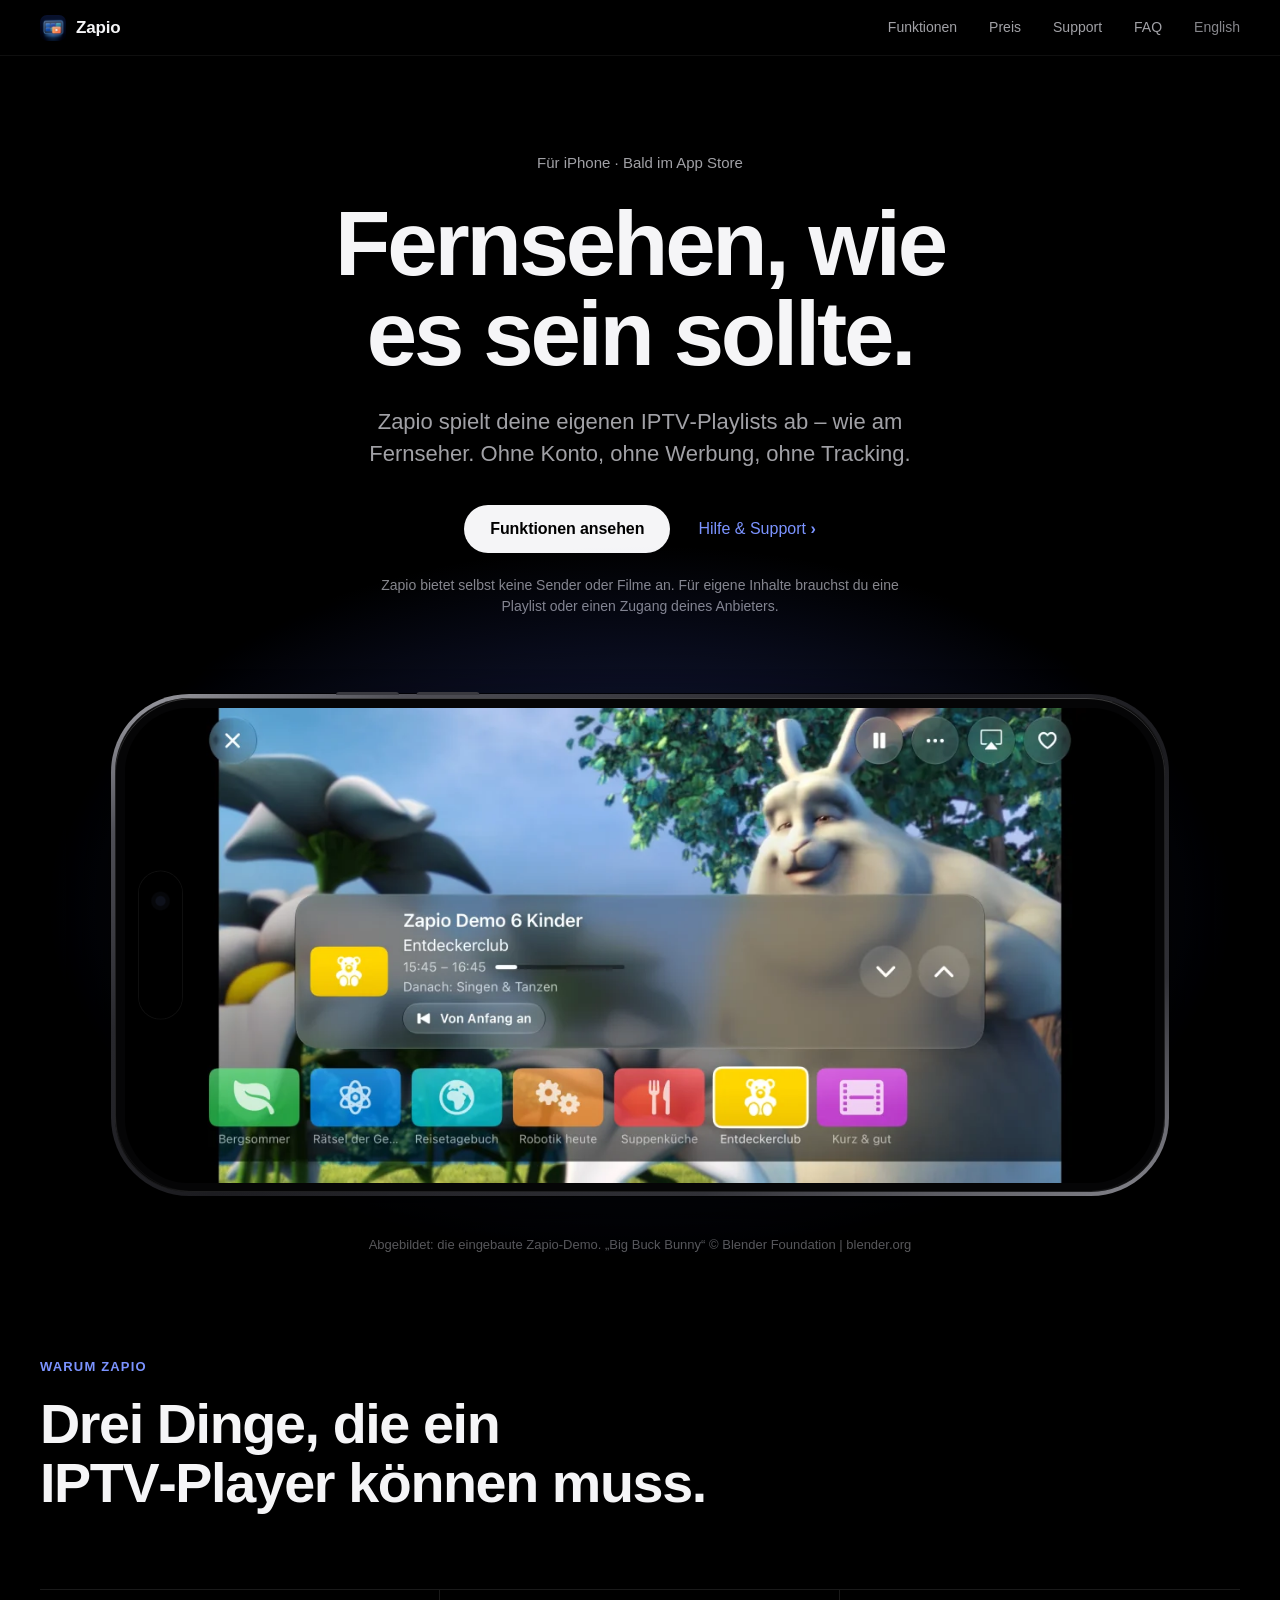
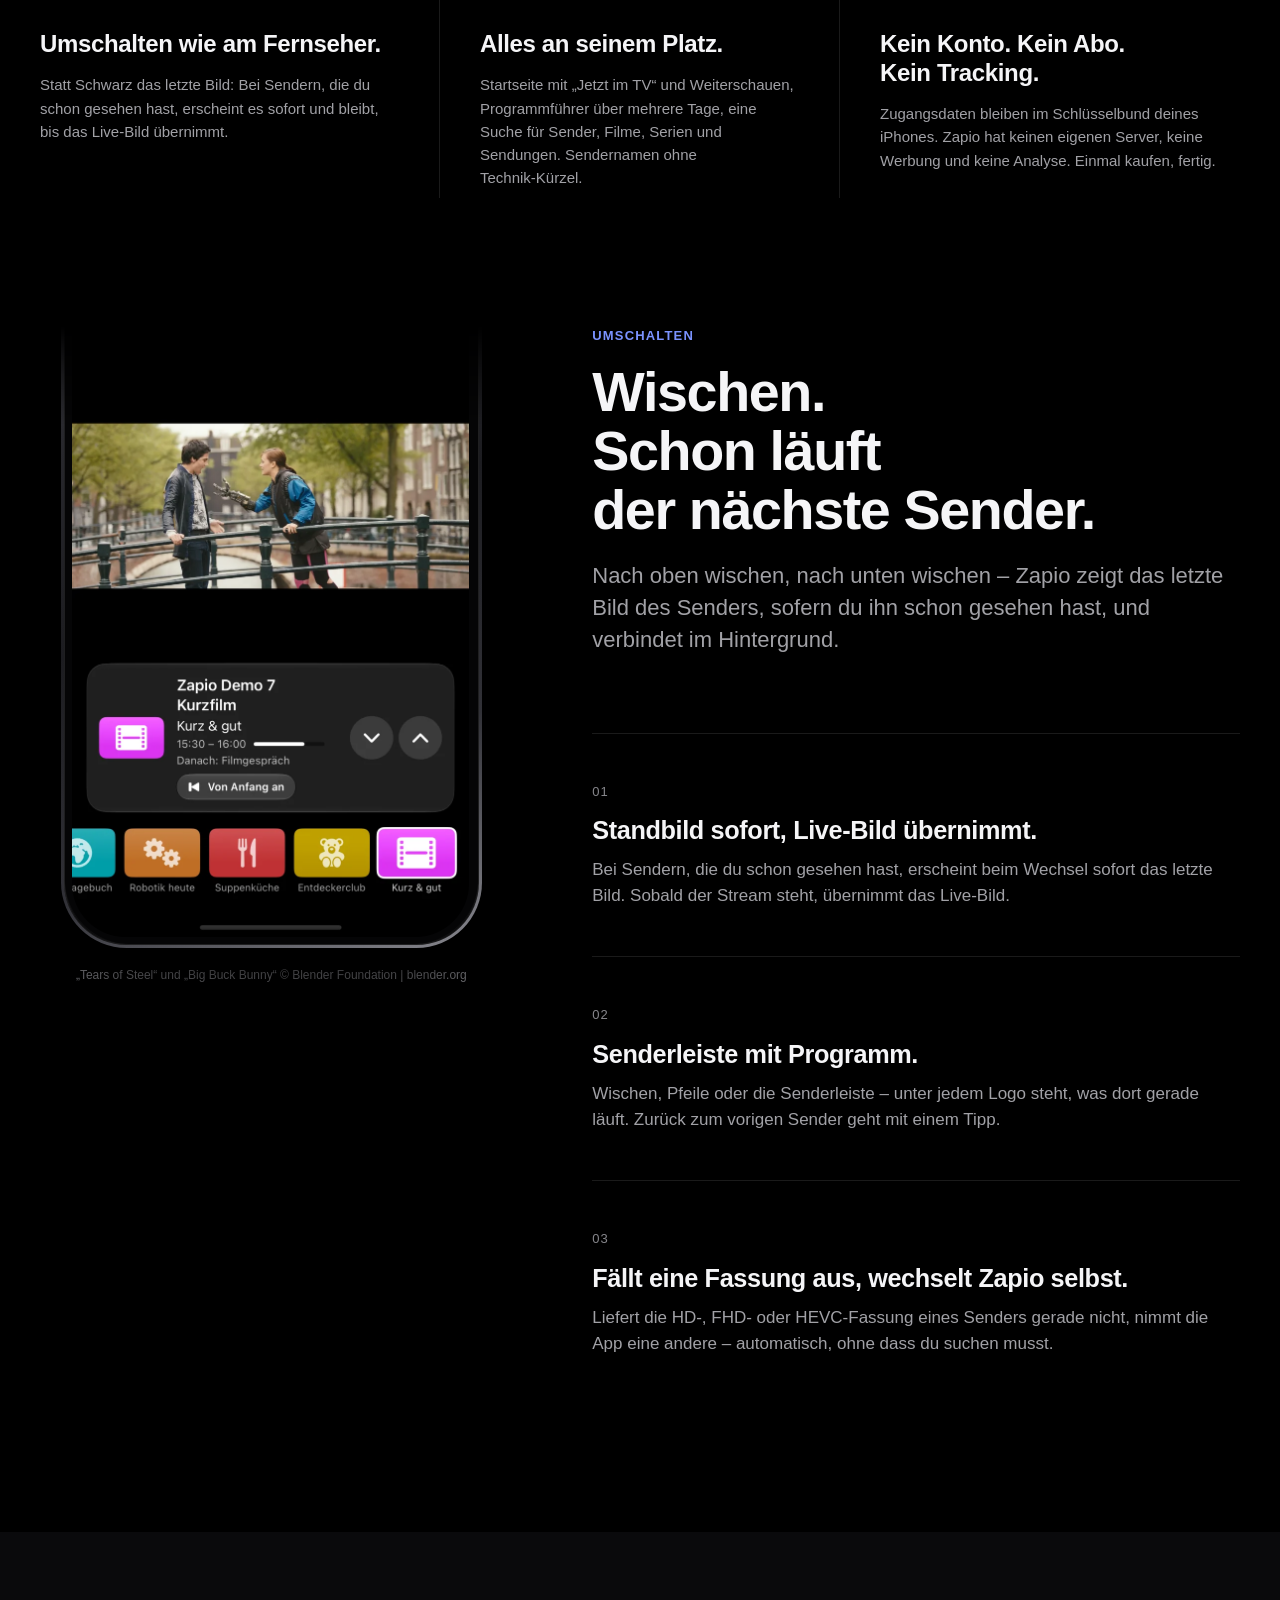
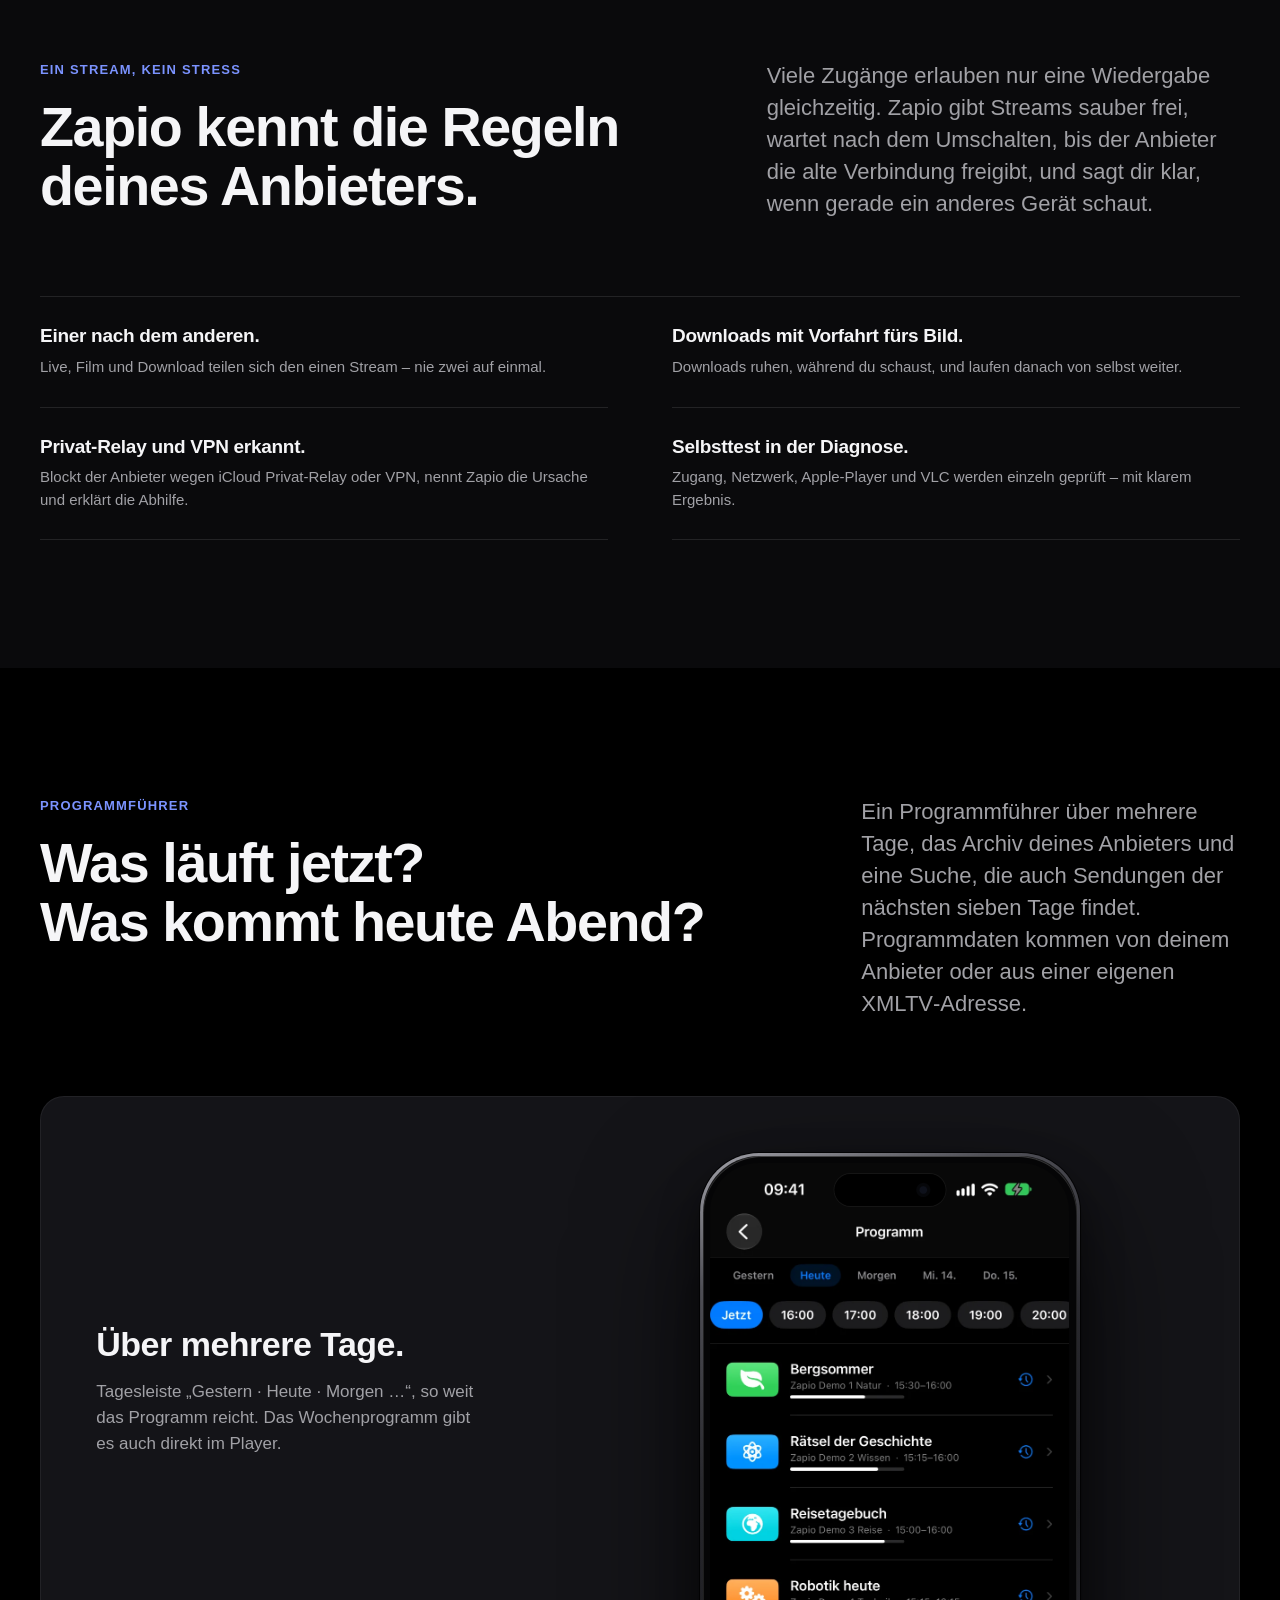
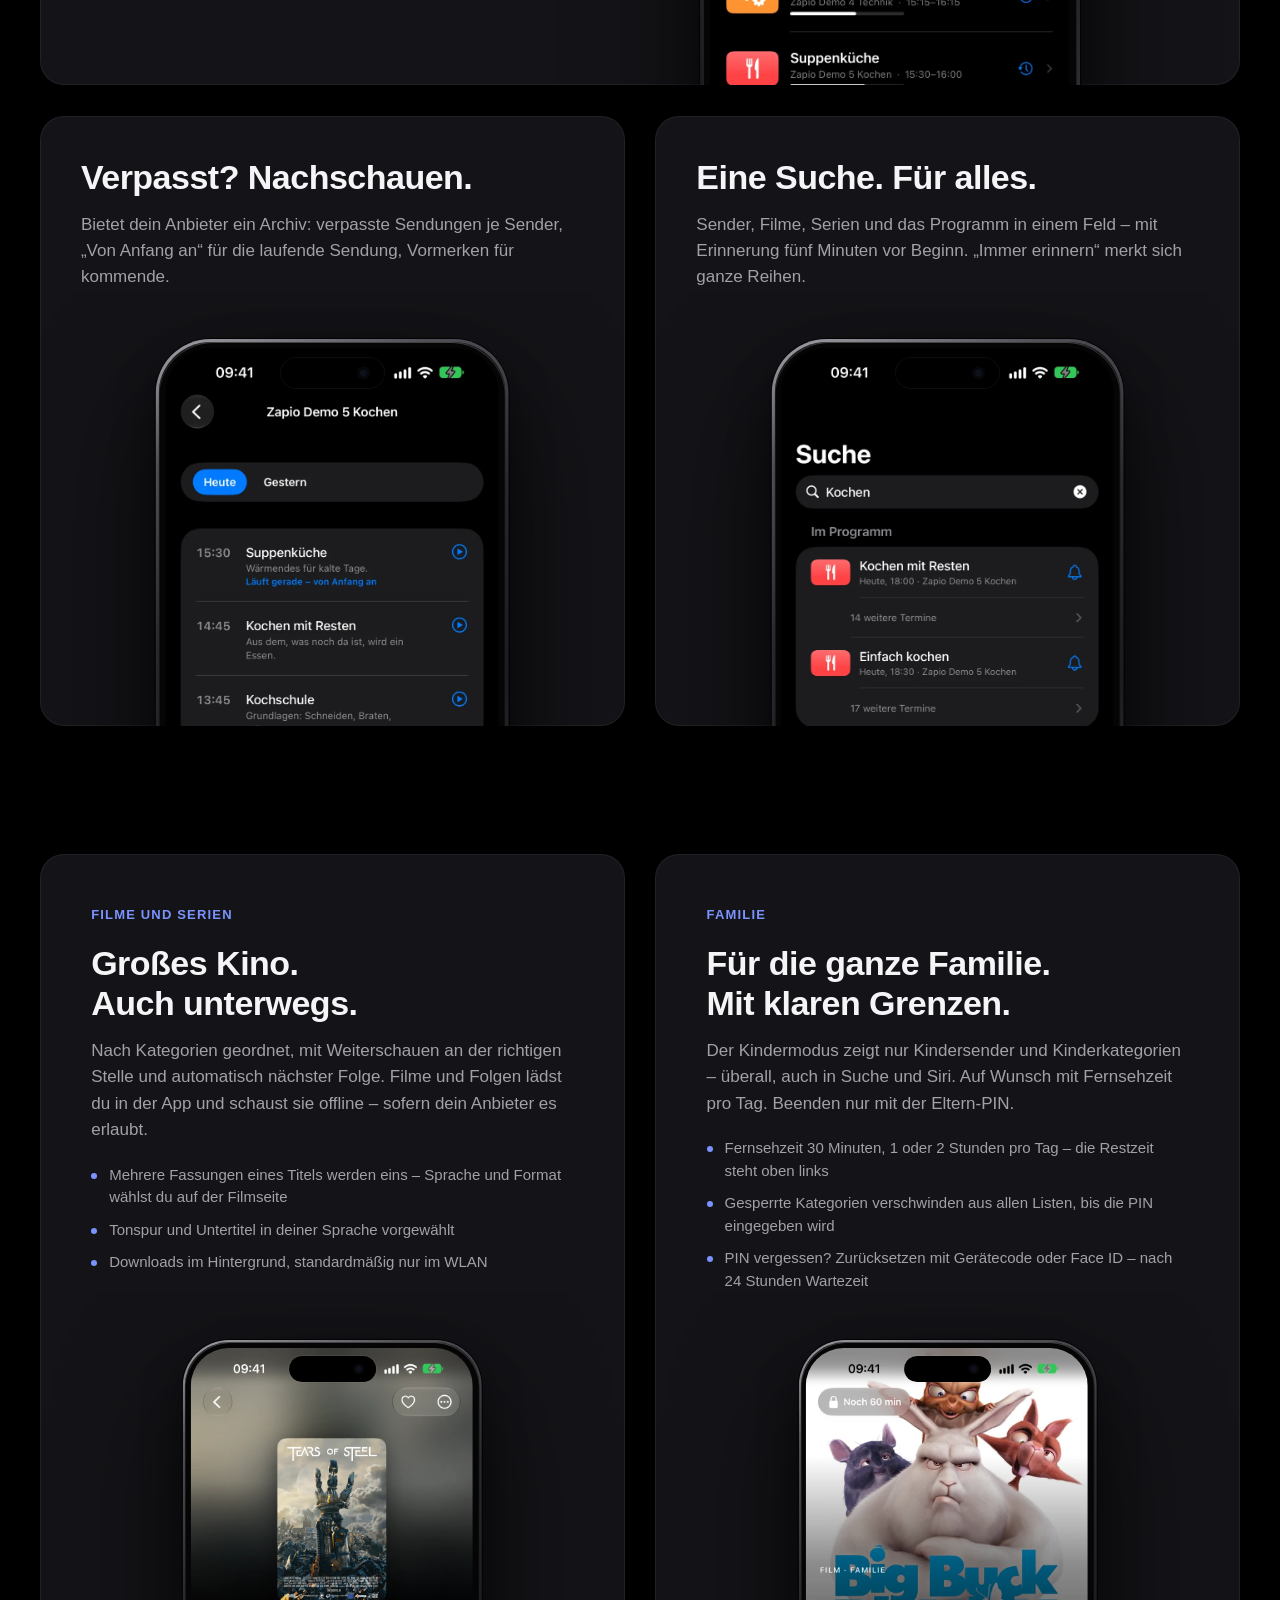
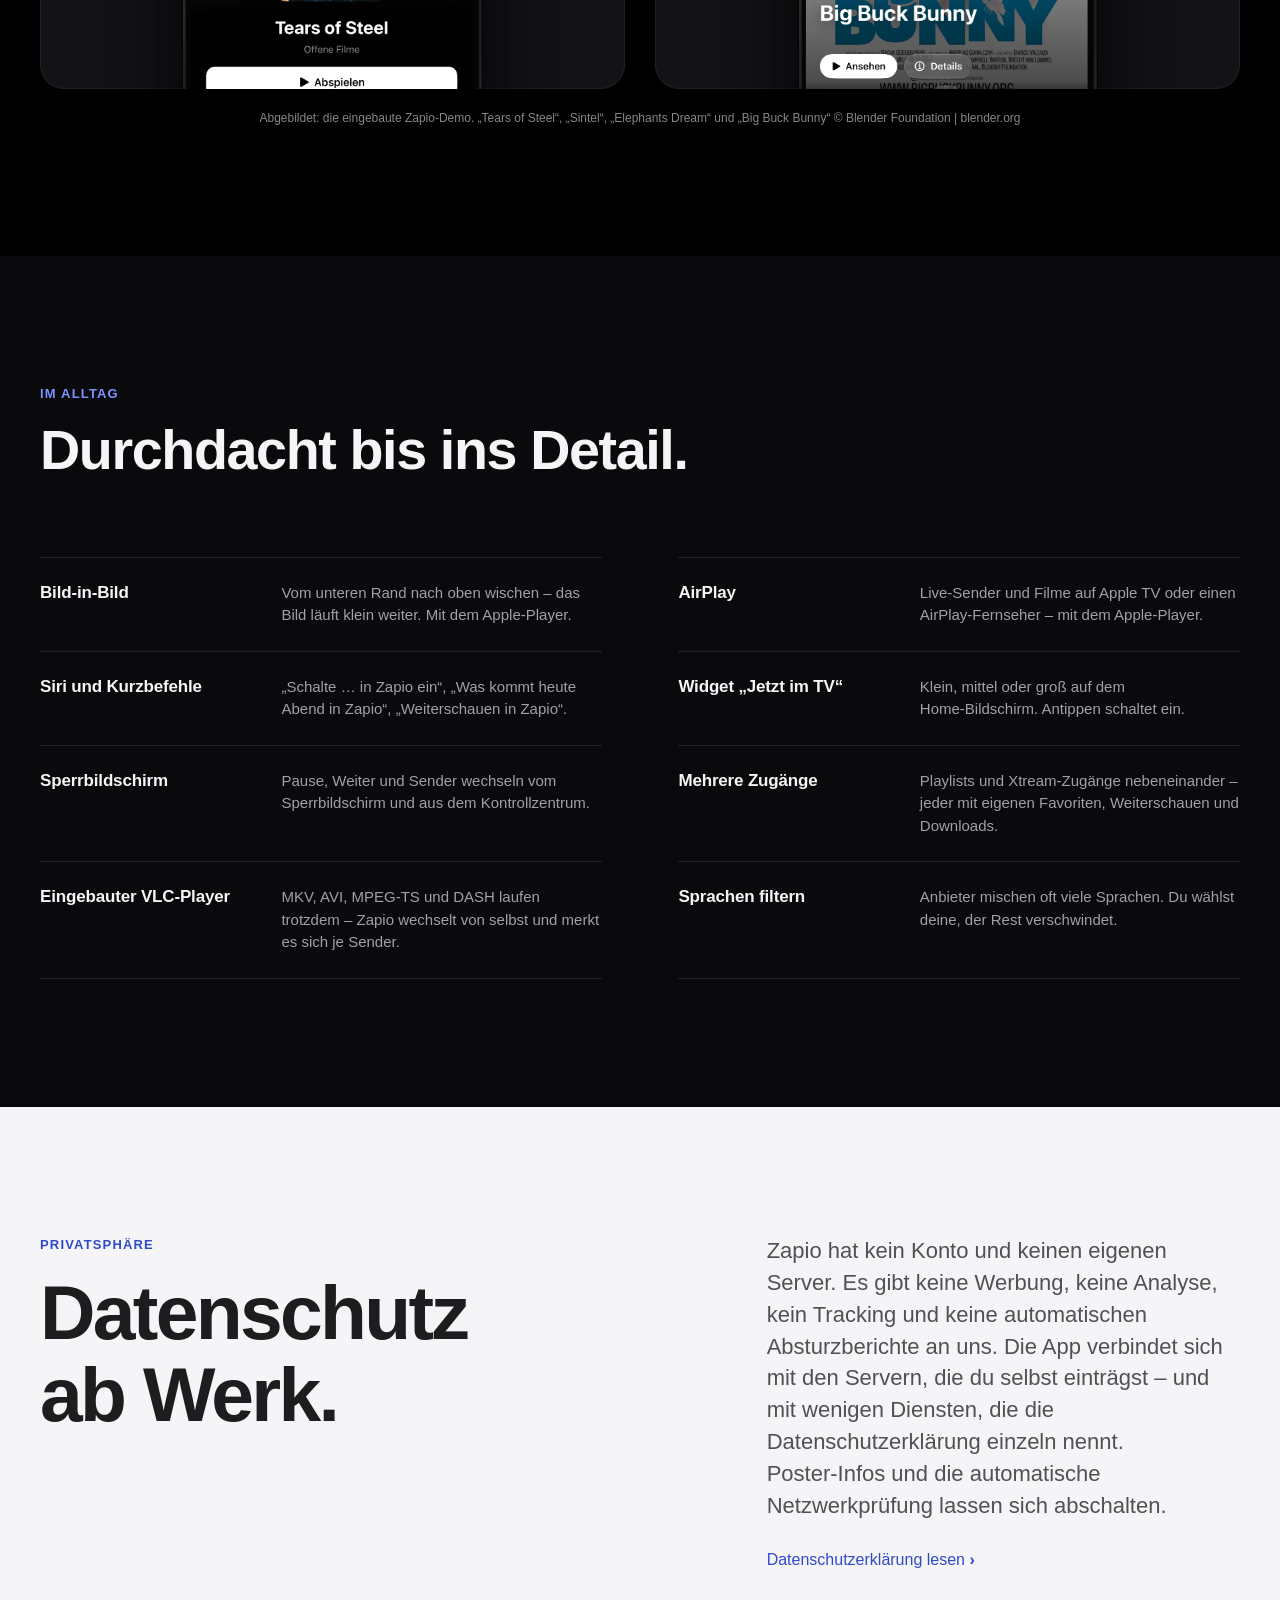
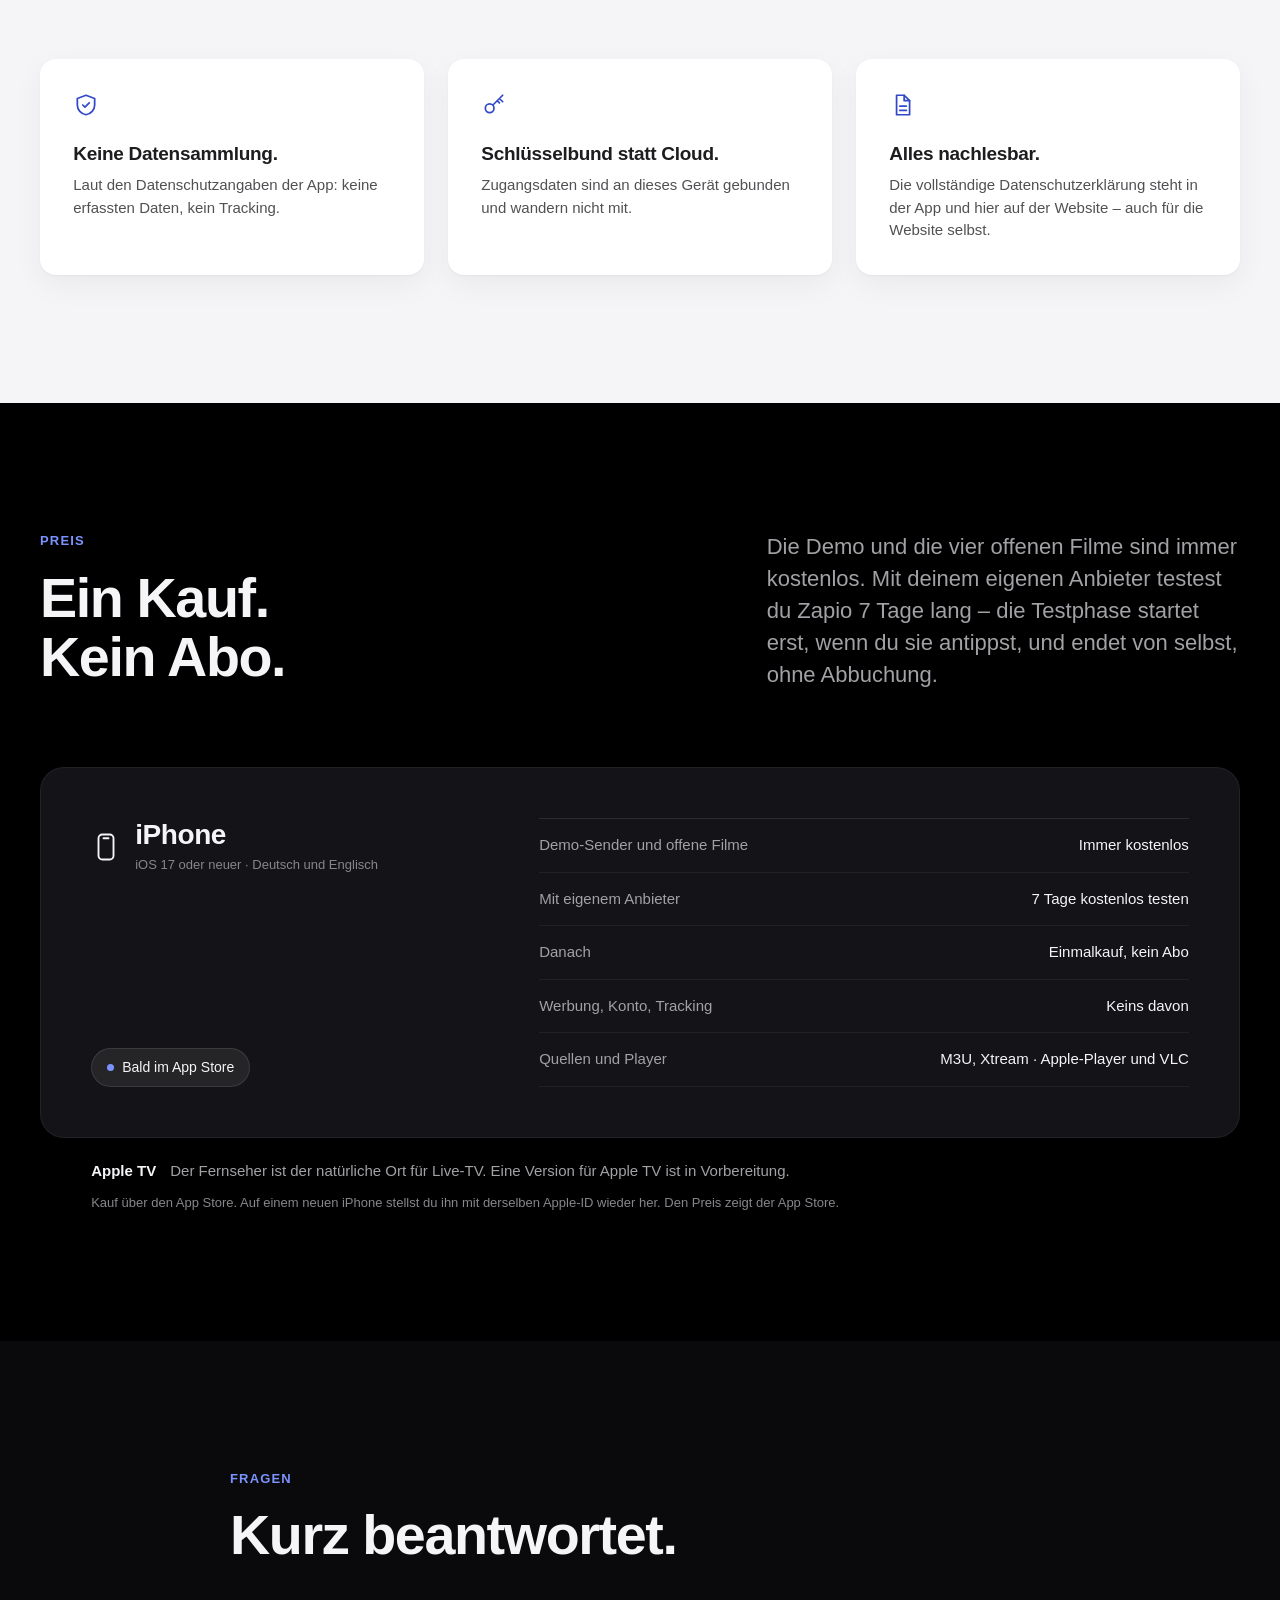
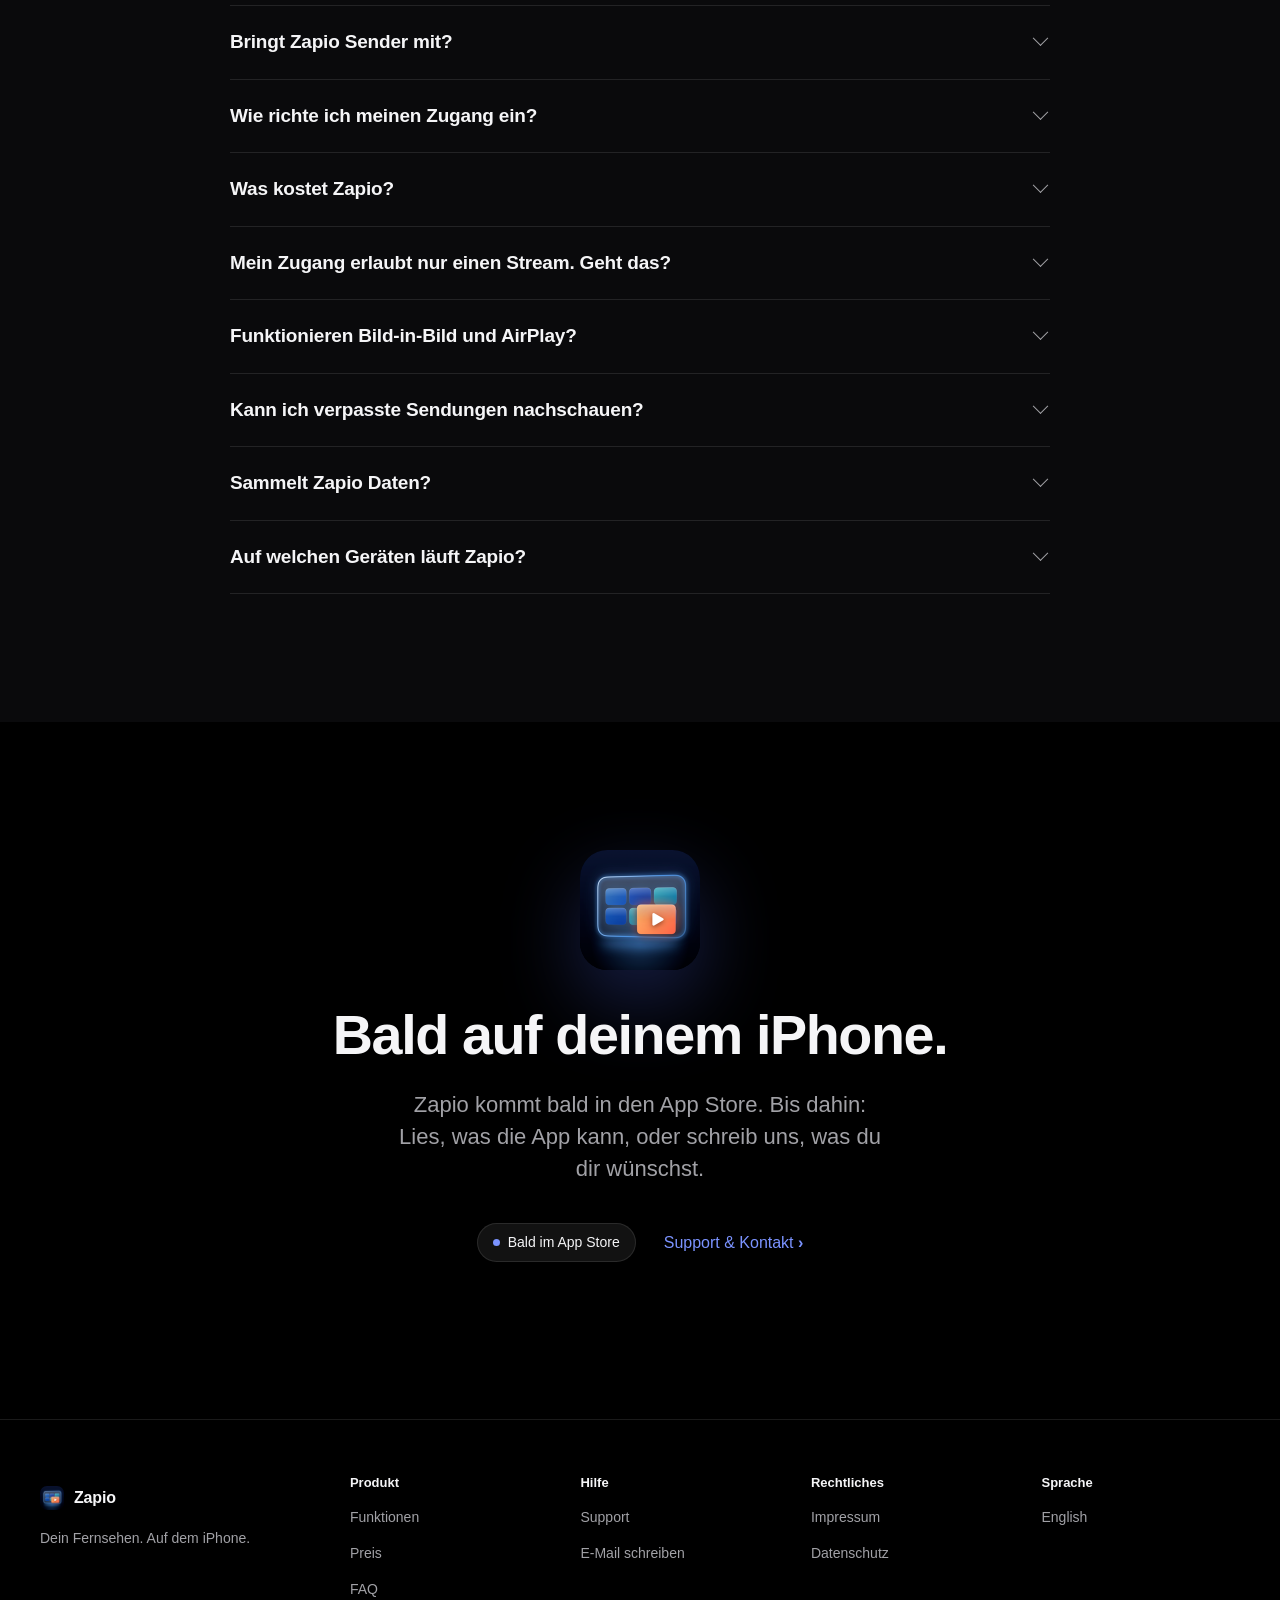
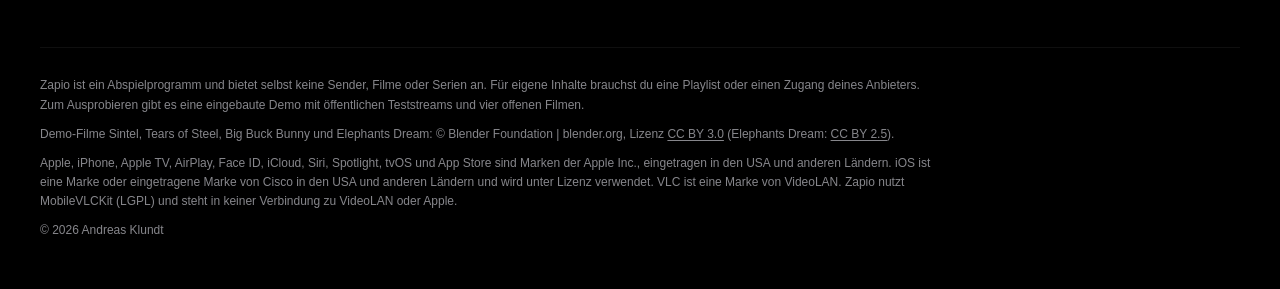
==== commit 89697a6a: "Neues Design: ruhig, echte App-Aufnahmen, Fragen, 404, Sitemap Co-Authored-By: Claude Opus 5.5 <nore" ====
--- a/index.html
+++ b/index.html
@@ -2,126 +2,180 @@
 <html lang="de">
 <head>
 <meta charset="utf-8">
-<meta name="viewport" content="width=device-width, initial-scale=1">
-<title>Zapio – Fernsehen, wie es sein sollte</title>
-<meta name="description" content="Zapio macht aus deinem IPTV-Zugang ein Erlebnis wie am Fernseher: Sender wechseln in Sekundenbruchteilen, ein Programmführer, der mitdenkt, und Filme und Serien so übersichtlich wie in der TV-App.">
-<meta name="theme-color" content="#05070d">
+<meta name="viewport" content="width=device-width, initial-scale=1, viewport-fit=cover">
+<title>Zapio – IPTV-Player für iPhone</title>
+<meta name="description" content="Zapio spielt deine eigenen IPTV-Playlists (M3U, Xtream) ab: Umschalten mit Standbild, Programmführer, Archiv, Suche im Programm, Downloads. Kein Konto, kein Abo, kein Tracking.">
+<meta name="color-scheme" content="dark">
+<meta name="theme-color" content="#000000">
+<meta name="referrer" content="strict-origin-when-cross-origin">
+<link rel="canonical" href="https://zapio-app.github.io/">
+<link rel="alternate" hreflang="de" href="https://zapio-app.github.io/">
+<link rel="alternate" hreflang="en" href="https://zapio-app.github.io/en/">
+<link rel="alternate" hreflang="x-default" href="https://zapio-app.github.io/">
+<meta property="og:type" content="website">
+<meta property="og:site_name" content="Zapio">
+<meta property="og:locale" content="de_DE">
+<meta property="og:locale:alternate" content="en_US">
 <meta property="og:title" content="Zapio – Fernsehen, wie es sein sollte.">
-<meta property="og:description" content="Zapio macht aus deinem IPTV-Zugang ein Erlebnis wie am Fernseher: Sender wechseln in Sekundenbruchteilen, ein Programmführer, der mitdenkt, und Filme und Serien so übersichtlich wie in der TV-App.">
+<meta property="og:description" content="Zapio spielt deine eigenen IPTV-Playlists (M3U, Xtream) ab: Umschalten mit Standbild, Programmführer, Archiv, Suche im Programm, Downloads. Kein Konto, kein Abo, kein Tracking.">
+<meta property="og:url" content="https://zapio-app.github.io/">
 <meta property="og:image" content="https://zapio-app.github.io/img/og.jpg">
-<link rel="icon" href="icon.png">
-<link rel="apple-touch-icon" href="icon.png">
-<style>
-:root { color-scheme: dark; --bg:#05070d; --text:#f3f5fb; --muted:#9ba4b9; --soft:#c9cfdd; --accent:#5b8cff; --accent2:#9a6bff;
-        --card:rgba(255,255,255,.035); --card2:rgba(255,255,255,.06); --line:rgba(255,255,255,.09); --radius:22px; }
-* { box-sizing:border-box; }
-html { scroll-behavior:smooth; }
-body { margin:0; color:var(--text); background:var(--bg);
-       background-image: radial-gradient(1200px 700px at 75% -10%, rgba(91,140,255,.22), transparent 60%),
-                         radial-gradient(900px 600px at -10% 20%, rgba(154,107,255,.12), transparent 60%);
-       background-repeat:no-repeat; font:17px/1.65 -apple-system, BlinkMacSystemFont, "SF Pro Text", "Inter", "Segoe UI", Roboto, Helvetica, Arial, sans-serif;
-       -webkit-font-smoothing:antialiased; }
-a { color:var(--accent); text-decoration:none; } a:hover { text-decoration:underline; }
-.wrap { max-width:1120px; margin:0 auto; padding:0 24px; }
-/* Navigation */
-.nav { position:sticky; top:0; z-index:10; backdrop-filter:saturate(180%) blur(18px); -webkit-backdrop-filter:saturate(180%) blur(18px);
-       background:rgba(5,7,13,.72); border-bottom:1px solid var(--line); }
-.nav .wrap { display:flex; align-items:center; gap:14px; height:64px; }
-.brand { display:flex; align-items:center; gap:10px; color:var(--text); font-weight:700; font-size:19px; letter-spacing:-.01em; }
-.brand:hover { text-decoration:none; } .brand img { width:30px; height:30px; border-radius:8px; }
-.nav nav { margin-left:auto; display:flex; gap:22px; font-size:15px; flex-wrap:wrap; }
-.nav nav a { color:var(--muted); } .nav nav a:hover, .nav nav a.active { color:var(--text); text-decoration:none; }
-/* Hero */
-.hero { display:grid; grid-template-columns:1.05fr 1fr; gap:40px; align-items:center; padding:72px 0 40px; }
-.eyebrow { display:inline-flex; align-items:center; gap:8px; padding:6px 14px; border-radius:999px; background:var(--card2);
-           border:1px solid var(--line); color:var(--soft); font-size:14px; font-weight:500; }
-.eyebrow .dot { width:8px; height:8px; border-radius:50%; background:#3ddc84; box-shadow:0 0 12px #3ddc84; }
-h1.title { font-size:clamp(42px,6vw,74px); line-height:1.02; letter-spacing:-.035em; margin:22px 0 18px; font-weight:800;
-           background:linear-gradient(180deg,#fff 30%,#b9c6ff 100%); -webkit-background-clip:text; background-clip:text; color:transparent; }
-.lead { font-size:clamp(18px,2vw,21px); color:var(--soft); max-width:540px; margin:0 0 30px; }
-.buttons { display:flex; gap:12px; flex-wrap:wrap; }
-.btn { display:inline-flex; align-items:center; gap:8px; padding:13px 22px; border-radius:14px; font-weight:600; font-size:16px; }
-.btn:hover { text-decoration:none; } .btn.primary { background:linear-gradient(135deg,var(--accent),var(--accent2)); color:#fff; box-shadow:0 10px 30px rgba(91,140,255,.35); }
-.btn.ghost { background:var(--card2); color:var(--text); border:1px solid var(--line); }
-.phones { position:relative; height:620px; isolation:isolate; }
-.phone { position:absolute; width:250px; border-radius:42px; padding:9px; background:linear-gradient(160deg,#2a2f3d,#0d1018);
-         box-shadow:0 30px 80px rgba(0,0,0,.6), inset 0 0 0 1px rgba(255,255,255,.08); }
-.phone img { display:block; width:100%; border-radius:34px; }
-.phone.p1 { left:0; top:70px; transform:rotate(-7deg); } .phone.p2 { left:50%; top:0; transform:translateX(-50%); z-index:2; width:270px; }
-.phone.p3 { right:0; top:70px; transform:rotate(7deg); }
-/* Sections */
-section.block { padding:80px 0; } .kicker { color:var(--accent); font-weight:600; font-size:15px; letter-spacing:.02em; text-transform:uppercase; }
-h2.head { font-size:clamp(32px,4.2vw,52px); line-height:1.08; letter-spacing:-.03em; margin:10px 0 16px; font-weight:800; }
-.sub { color:var(--soft); font-size:19px; max-width:640px; }
-.center { text-align:center; } .center .sub { margin:0 auto; }
-.row { display:grid; grid-template-columns:1fr 1fr; gap:56px; align-items:center; padding:56px 0; }
-.row.flip .media { order:2; }
-.row .media { display:flex; justify-content:center; position:relative; isolation:isolate; }
-.row .media:before, .phones:before { content:""; position:absolute; z-index:-1; inset:12% 8%; border-radius:50%;
-  background:radial-gradient(closest-side, rgba(91,140,255,.38), rgba(154,107,255,.12) 60%, transparent); filter:blur(30px); }
-.row .media .phone { position:relative; width:270px; transform:none; }
-.row h3 { font-size:clamp(26px,3vw,36px); letter-spacing:-.02em; margin:8px 0 12px; line-height:1.15; }
-.row p { color:var(--soft); font-size:18px; margin:0 0 14px; }
-.ticks { list-style:none; padding:0; margin:16px 0 0; } .ticks li { padding-left:30px; position:relative; margin:9px 0; color:var(--soft); }
-.ticks li:before { content:""; position:absolute; left:0; top:7px; width:18px; height:18px; border-radius:6px;
-                   background:linear-gradient(135deg,var(--accent),var(--accent2)); -webkit-mask:none; }
-.ticks li:after { content:""; position:absolute; left:6px; top:10px; width:5px; height:9px; border:solid #fff; border-width:0 2px 2px 0; transform:rotate(45deg); }
-.wide { margin-top:44px; border-radius:30px; padding:10px; background:linear-gradient(160deg,#2a2f3d,#0d1018);
-        box-shadow:0 40px 100px rgba(0,0,0,.6), inset 0 0 0 1px rgba(255,255,255,.08); }
-.wide img { display:block; width:100%; border-radius:22px; }
-.grid { display:grid; grid-template-columns:repeat(3,1fr); gap:16px; margin-top:44px; }
-.tile { background:var(--card); border:1px solid var(--line); border-radius:var(--radius); padding:26px; }
-.tile .ico { width:46px; height:46px; border-radius:13px; display:grid; place-items:center; margin-bottom:16px; color:#fff; }
-.tile .ico svg { width:24px; height:24px; } .tile h4 { margin:0 0 6px; font-size:19px; } .tile p { margin:0; color:var(--muted); font-size:16px; }
-.c1 { background:linear-gradient(135deg,#3b82f6,#2563eb); } .c2 { background:linear-gradient(135deg,#a855f7,#7c3aed); }
-.c3 { background:linear-gradient(135deg,#f97316,#ea580c); } .c4 { background:linear-gradient(135deg,#22c55e,#16a34a); }
-.c5 { background:linear-gradient(135deg,#ec4899,#db2777); } .c6 { background:linear-gradient(135deg,#06b6d4,#0891b2); }
-.price { margin-top:20px; border-radius:30px; padding:56px 40px; text-align:center; border:1px solid var(--line);
-         background:radial-gradient(600px 300px at 50% 0%, rgba(91,140,255,.25), transparent 70%), var(--card); }
-.price .big { font-size:clamp(34px,5vw,60px); font-weight:800; letter-spacing:-.03em; margin:8px 0 10px; }
-.pills { display:flex; justify-content:center; flex-wrap:wrap; gap:10px; margin-top:26px; }
-.pills span { padding:9px 16px; border-radius:999px; background:var(--card2); border:1px solid var(--line); color:var(--soft); font-size:15px; }
-.tv { color:var(--soft); font-size:15px; margin-top:22px; }
-.note { color:var(--muted); font-size:14px; max-width:760px; margin:26px auto 0; text-align:center; }
-/* Rechtliches */
-.doc { max-width:780px; margin:56px auto 80px; padding:48px clamp(22px,5vw,56px); background:var(--card); border:1px solid var(--line); border-radius:28px; }
-.doc h1 { font-size:clamp(28px,4vw,44px); hyphens:auto; -webkit-hyphens:auto; overflow-wrap:break-word; letter-spacing:-.03em; line-height:1.1; margin:0 0 18px; }
-.doc h2 { font-size:22px; margin:38px 0 10px; letter-spacing:-.01em; } .doc h3 { font-size:18px; margin:26px 0 6px; }
-.doc p, .doc li { color:var(--soft); } .doc ul { padding-left:22px; } .doc li { margin:7px 0; } .doc strong { color:var(--text); }
-.doc code { font:14px ui-monospace,SFMono-Regular,Menlo,monospace; background:var(--card2); padding:2px 6px; border-radius:6px; }
-.doc table { width:100%; border-collapse:collapse; margin:14px 0; font-size:15px; } .doc th, .doc td { text-align:left; padding:9px; border-bottom:1px solid var(--line); vertical-align:top; }
-.todo { background:#5c4400; color:#ffe9a8; border-radius:8px; padding:1px 6px; }
-footer { border-top:1px solid var(--line); margin-top:40px; }
-footer .wrap { display:flex; gap:24px; flex-wrap:wrap; align-items:center; padding:30px 24px 44px; color:var(--muted); font-size:14px; }
-footer nav { display:flex; gap:18px; flex-wrap:wrap; } footer a { color:var(--muted); } footer .credit { flex-basis:100%; font-size:13px; color:#6f778a; }
-@media (max-width: 900px) {
-  .hero { grid-template-columns:1fr; text-align:center; padding-top:48px; } .lead { margin-left:auto; margin-right:auto; } .buttons { justify-content:center; }
-  .phones { height:520px; max-width:520px; margin:0 auto; width:100%; } .phone { width:200px; } .phone.p2 { width:220px; }
-  .row { grid-template-columns:1fr; gap:28px; text-align:center; } .row.flip .media { order:0; } .ticks { display:inline-block; text-align:left; }
-  .grid { grid-template-columns:1fr 1fr; } .nav nav { gap:14px; font-size:14px; }
-}
-@media (max-width: 560px) { .wrap { padding:0 16px; } section.block { padding:48px 0; } .row { padding:32px 0; }
-  .doc { margin:28px auto 48px; padding:30px 20px; border-radius:22px; } .grid { grid-template-columns:1fr; } .phone.p1, .phone.p3 { display:none; } .phones { height:470px; } .nav nav a.hide-s { display:none; } }
-</style>
+<meta property="og:image:width" content="1200">
+<meta property="og:image:height" content="630">
+<meta property="og:image:alt" content="Zapio im Querformat mit der eingebauten Demo: Live-Player mit Standbild aus Big Buck Bunny, Infokarte und Senderleiste">
+<meta name="twitter:card" content="summary_large_image">
+<meta name="twitter:title" content="Zapio – Fernsehen, wie es sein sollte.">
+<meta name="twitter:description" content="Zapio spielt deine eigenen IPTV-Playlists (M3U, Xtream) ab: Umschalten mit Standbild, Programmführer, Archiv, Suche im Programm, Downloads. Kein Konto, kein Abo, kein Tracking.">
+<meta name="twitter:image" content="https://zapio-app.github.io/img/og.jpg">
+<link rel="icon" href="favicon-32.png" sizes="32x32" type="image/png">
+<link rel="icon" href="favicon-64.png" sizes="64x64" type="image/png">
+<link rel="apple-touch-icon" href="apple-touch-icon.png">
+<link rel="stylesheet" href="css/site.css">
+<script>(function(d,w){if('IntersectionObserver' in w&&w.matchMedia&&!w.matchMedia('(prefers-reduced-motion: reduce)').matches)d.documentElement.classList.add('js');})(document,window);</script>
+<script type="application/ld+json">{"@context": "https://schema.org", "@type": "SoftwareApplication", "name": "Zapio", "applicationCategory": "MultimediaApplication", "operatingSystem": "iOS 17 oder neuer", "description": "Zapio spielt deine eigenen IPTV-Playlists (M3U, Xtream) ab: Umschalten mit Standbild, Programmführer, Archiv, Suche im Programm, Downloads. Kein Konto, kein Abo, kein Tracking.", "inLanguage": ["de", "en"], "author": {"@type": "Person", "name": "Andreas Klundt"}, "url": "https://zapio-app.github.io/", "image": "https://zapio-app.github.io/img/og.jpg"}</script>
 </head>
 <body>
-<header class="nav"><div class="wrap"><a class="brand" href="index.html"><img src="icon.png" alt="">Zapio</a><nav><a href="index.html#funktionen" class="hide-s">Funktionen</a><a href="support.html">Support</a><a href="datenschutz.html" class="hide-s">Datenschutz</a><a href="en/index.html" lang="en">English</a></nav></div></header>
-<main><div class="wrap">
-<section class="hero">
-  <div><span class="eyebrow"><span class="dot"></span>Für iPhone · bald im App Store</span>
-    <h1 class="title">Fernsehen, wie es sein sollte.</h1><p class="lead">Zapio macht aus deinem IPTV-Zugang ein Erlebnis wie am Fernseher: Sender wechseln in Sekundenbruchteilen, ein Programmführer, der mitdenkt, und Filme und Serien so übersichtlich wie in der TV-App.</p>
-    <div class="buttons"><a class="btn primary" href="#funktionen">Funktionen ansehen</a><a class="btn ghost" href="support.html">Hilfe &amp; Support</a></div></div>
-  <div class="phones"><div class="phone p1"><img src="img/1-player.jpg" alt=""></div><div class="phone p2"><img src="img/4-home.jpg" alt="Zapio"></div><div class="phone p3"><img src="img/2-guide.jpg" alt=""></div></div>
+<a class="skip" href="#main">Zum Inhalt springen</a>
+<header class="nav"><div class="wrap wrap-wide">
+<a class="brand" href="#main"><img src="favicon-64.png" width="26" height="26" alt="">Zapio</a>
+<nav aria-label="Hauptnavigation"><ul><li class="hide-s"><a href="#funktionen">Funktionen</a></li><li class="hide-s"><a href="#preis">Preis</a></li><li><a href="support.html">Support</a></li><li class="hide-s"><a href="#faq">FAQ</a></li><li><a class="lang" href="en/" lang="en" hreflang="en">English</a></li></ul></nav>
+</div></header>
+<main id="main">
+
+<header class="hero">
+  <div class="wrap">
+    <p class="eyebrow">Für iPhone&nbsp;·&nbsp;Bald im App&nbsp;Store</p>
+    <h1>Fernsehen, wie es sein sollte.</h1>
+    <p class="lead">Zapio spielt deine eigenen IPTV‑Playlists ab – wie am Fernseher. Ohne Konto, ohne Werbung, ohne Tracking.</p>
+    <div class="cta"><a class="btn" href="#funktionen">Funktionen ansehen</a><a class="link" href="support.html">Hilfe &amp; Support</a></div>
+    <p class="note">Zapio bietet selbst keine Sender oder Filme an. Für eigene Inhalte brauchst du eine Playlist oder einen Zugang deines Anbieters.</p>
+  </div>
+  <div class="stage"><div class="frame-land"><picture><source type="image/webp" srcset="img/hero-1200.webp 1200w, img/hero-2400.webp 2400w" sizes="(max-width: 640px) 124vw, min(1240px, 84vw)"><img src="img/hero-1200.jpg" srcset="img/hero-1200.jpg 1200w, img/hero-2400.jpg 2400w" sizes="(max-width: 640px) 124vw, min(1240px, 84vw)" width="1200" height="552" alt="Zapio im Querformat: Live-Player mit „Zapio Demo 6 Kinder“, Standbild aus Big Buck Bunny, Infokarte mit laufender Sendung und Senderleiste mit sieben Demo-Sendern" fetchpriority="high"></picture><span class="glint" aria-hidden="true"></span></div></div>
+  <div class="wrap"><p class="caption meta">Abgebildet: die eingebaute Zapio‑Demo. „Big Buck Bunny“ © Blender Foundation | blender.org</p></div>
+</header>
+
+<section id="funktionen" aria-labelledby="h-why">
+  <div class="wrap">
+    <div class="sec-head reveal"><p class="kicker">Warum Zapio</p><h2 id="h-why">Drei Dinge, die ein IPTV‑Player können muss.</h2></div>
+    <ul class="pillars reveal"><li><h3>Umschalten wie am Fernseher.</h3><p>Statt Schwarz das letzte Bild: Bei Sendern, die du schon gesehen hast, erscheint es sofort und bleibt, bis das Live‑Bild übernimmt.</p></li><li><h3>Alles an seinem Platz.</h3><p>Startseite mit „Jetzt im TV“ und Weiterschauen, Programmführer über mehrere Tage, eine Suche für Sender, Filme, Serien und Sendungen. Sendernamen ohne Technik‑Kürzel.</p></li><li><h3>Kein Konto. Kein Abo.<br>Kein Tracking.</h3><p>Zugangsdaten bleiben im Schlüsselbund deines iPhones. Zapio hat keinen eigenen Server, keine Werbung und keine Analyse. Einmal kaufen, fertig.</p></li></ul>
+  </div>
 </section>
-<section class="block" id="funktionen"><div class="row"><div class="media"><div class="phone"><img src="img/1-player.jpg" alt="" loading="lazy"></div></div><div><span class="kicker">Umschalten</span><h3>Wischen. Schon läuft der nächste Sender.</h3><p>Zapio zeigt sofort ein Standbild, verbindet im Hintergrund und kennt die Eigenheiten deines Anbieters – auch Zugänge mit nur einem gleichzeitigen Stream.</p><ul class="ticks"><li>Wischen, Pfeile oder Senderleiste</li><li>Zurück zum vorigen Sender mit einem Tipp</li><li>Automatischer Wechsel auf den eingebauten VLC-Player, wenn ein Format es verlangt</li></ul></div></div><div class="row flip"><div class="media"><div class="phone"><img src="img/2-guide.jpg" alt="" loading="lazy"></div></div><div><span class="kicker">Programmführer</span><h3>Was läuft gerade? Was kommt heute Abend?</h3><p>Ein Programmführer über mehrere Tage, mit Archiv und „Von Anfang an“. Verpasstes schaust du nach, Kommendes merkst du dir mit einem Tipp.</p><ul class="ticks"><li>Erinnerung fünf Minuten vor Beginn</li><li>„Immer erinnern“ für ganze Reihen wie den Tatort</li><li>Wochenprogramm für jeden Sender</li></ul></div></div><div class="row"><div class="media"><div class="phone"><img src="img/3-search.jpg" alt="" loading="lazy"></div></div><div><span class="kicker">Suche</span><h3>Eine Suche für alles.</h3><p>Sender, Filme, Serien und Sendungen der nächsten Tage – in einem Feld. Umlaute, Akzente und Schreibweisen findet Zapio trotzdem.</p><ul class="ticks"><li>Wiederholungen zu einer Zeile zusammengefasst</li><li>Direkt einschalten, erinnern oder nachschauen</li></ul></div></div><div class="row flip"><div class="media"><div class="phone"><img src="img/7-kids.jpg" alt="" loading="lazy"></div></div><div><span class="kicker">Familie</span><h3>Für die ganze Familie.</h3><p>Ein Kindermodus mit eigener Auswahl und Fernsehzeit, eine PIN für die Eltern und gesperrte Kategorien, die wirklich überall verschwinden.</p><ul class="ticks"><li>Tageslimit mit sichtbarer Restzeit</li><li>Inhalte für Erwachsene standardmäßig ausgeblendet</li></ul></div></div></section>
-<section class="block center"><span class="kicker">Filme und Serien</span><h2 class="head">Großes Kino. Auch im Querformat.</h2><p class="sub">Poster, Beschreibungen, Fassungen in mehreren Sprachen und Qualitäten, Weiterschauen an der richtigen Stelle – und Downloads für unterwegs.</p>
-  <div class="wide"><img src="img/5-landscape.jpg" alt="" loading="lazy"></div></section>
-<section class="block center"><span class="kicker">Und noch viel mehr</span><h2 class="head">Durchdacht bis ins Detail.</h2><div class="grid" style="text-align:left"><div class="tile"><div class="ico c3"><svg viewBox="0 0 24 24" fill="none" stroke="currentColor" stroke-width="2" stroke-linecap="round" stroke-linejoin="round" aria-hidden="true"><path d="M12 3v12M7 10l5 5 5-5M4 20h16"/></svg></div><h4>Downloads</h4><p>Filme und Folgen für unterwegs laden – mit Fortschritt, Tempo und Pause während du schaust.</p></div><div class="tile"><div class="ico c1"><svg viewBox="0 0 24 24" fill="none" stroke="currentColor" stroke-width="2" stroke-linecap="round" stroke-linejoin="round" aria-hidden="true"><rect x="2" y="4" width="20" height="16" rx="3"/><rect x="11" y="11" width="8" height="6" rx="1.5"/></svg></div><h4>Bild-in-Bild &amp; AirPlay</h4><p>Weiterschauen, während du andere Apps nutzt, oder aufs große Bild bringen.</p></div><div class="tile"><div class="ico c5"><svg viewBox="0 0 24 24" fill="none" stroke="currentColor" stroke-width="2" stroke-linecap="round" stroke-linejoin="round" aria-hidden="true"><path d="M6 16V11a6 6 0 1 1 12 0v5l1.5 2h-15L6 16zM10 20a2 2 0 0 0 4 0"/></svg></div><h4>Erinnerungen</h4><p>Nie wieder den Anfang verpassen – für einzelne Sendungen oder ganze Reihen.</p></div><div class="tile"><div class="ico c2"><svg viewBox="0 0 24 24" fill="none" stroke="currentColor" stroke-width="2" stroke-linecap="round" stroke-linejoin="round" aria-hidden="true"><path d="M3 12h2M7 8v8M11 5v14M15 8v8M19 11v2"/></svg></div><h4>Siri, Widget &amp; Kurzbefehle</h4><p>„Was läuft gerade?“ – fragen, einschalten, weiterschauen.</p></div><div class="tile"><div class="ico c6"><svg viewBox="0 0 24 24" fill="none" stroke="currentColor" stroke-width="2" stroke-linecap="round" stroke-linejoin="round" aria-hidden="true"><path d="m12 3 9 5-9 5-9-5 9-5z"/><path d="m3 13 9 5 9-5"/></svg></div><h4>Mehrere Zugänge</h4><p>Playlist-Links und Xtream-Zugänge, eigene Programmführer-Adresse, Zeitversatz je Quelle.</p></div><div class="tile"><div class="ico c4"><svg viewBox="0 0 24 24" fill="none" stroke="currentColor" stroke-width="2" stroke-linecap="round" stroke-linejoin="round" aria-hidden="true"><path d="M12 3 4 6v6c0 4.5 3.4 8.3 8 9 4.6-.7 8-4.5 8-9V6l-8-3z"/><path d="m9 12 2 2 4-4"/></svg></div><h4>Privat by Design</h4><p>Kein Konto, keine Werbung, kein Tracking. Deine Daten bleiben auf deinem Gerät.</p></div></div></section>
-<section class="block"><div class="price"><span class="kicker">Fair</span><div class="big">Ein Kauf. Kein Abo.</div><p class="sub" style="margin:0 auto">Sieben Tage alles kostenlos testen. Danach einmal kaufen und für immer nutzen – mit Familienfreigabe.</p><div class="pills"><span>7 Tage kostenlos</span><span>Einmalkauf</span><span>Familienfreigabe</span><span>Keine Werbung</span><span>Kein Tracking</span><span>Kein Konto</span></div><p class="tv">Eine Version für Apple TV ist in Vorbereitung.</p></div>
-  <p class="note">Zapio enthält keine Sender, Filme oder Serien und vermittelt keine. Die App spielt ausschließlich Quellen ab, die du selbst einträgst – zum Ausprobieren gibt es eine eingebaute Demo mit freien Teststreams.</p></section>
-</div></main>
-<footer><div class="wrap"><a class="brand" href="index.html"><img src="icon.png" alt="">Zapio</a>
-<nav><a href="support.html">Support</a><a href="datenschutz.html">Datenschutz</a><a href="impressum.html">Impressum</a></nav>
-<span>© 2026 Zapio</span><span class="credit">Bilder aus den offenen Filmen Sintel, Tears of Steel und Big Buck Bunny: © Blender Foundation | blender.org (CC BY). Apple, iPhone und App Store sind Marken der Apple Inc.</span></div></footer>
+
+<section aria-labelledby="h-zap" style="padding-top:0">
+  <div class="wrap chapter">
+    <div class="sec-head reveal"><p class="kicker">Umschalten</p><h2 id="h-zap">Wischen.<br>Schon läuft der&nbsp;nächste&nbsp;Sender.</h2><p class="lead">Nach oben wischen, nach unten wischen – Zapio zeigt das letzte Bild des Senders, sofern du ihn schon gesehen hast, und verbindet im Hintergrund.</p></div>
+    <div class="media"><div class="zapcrop"><div class="frame zap"><picture><source type="image/webp" srcset="img/player-400.webp 400w, img/player-800.webp 800w" sizes="(max-width: 860px) 340px, 420px"><img src="img/player-400.jpg" srcset="img/player-400.jpg 400w, img/player-800.jpg 800w" sizes="(max-width: 860px) 340px, 420px" width="400" height="869" alt="Zapio-Player im Hochformat: Standbild aus Tears of Steel, Infokarte „Zapio Demo 7 Kurzfilm – Kurz &amp; gut“ mit Fortschritt und „Von Anfang an“, darunter die Senderleiste"></picture><div class="b" aria-hidden="true"><picture><source type="image/webp" srcset="img/player-b-400.webp 400w, img/player-b-800.webp 800w" sizes="(max-width: 860px) 340px, 420px"><img src="img/player-b-400.jpg" srcset="img/player-b-400.jpg 400w, img/player-b-800.jpg 800w" sizes="(max-width: 860px) 340px, 420px" width="400" height="869" alt=""></picture></div></div></div><p class="meta shot-credit">„Tears of Steel“ und „Big Buck Bunny“ © Blender Foundation | blender.org</p></div>
+    <ol class="steps"><li class="reveal"><span class="n">01</span><h3>Standbild sofort, Live‑Bild übernimmt.</h3><p>Bei Sendern, die du schon gesehen hast, erscheint beim Wechsel sofort das letzte Bild. Sobald der Stream steht, übernimmt das Live‑Bild.</p></li><li class="reveal"><span class="n">02</span><h3>Senderleiste mit Programm.</h3><p>Wischen, Pfeile oder die Senderleiste – unter jedem Logo steht, was dort gerade läuft. Zurück zum vorigen Sender geht mit einem Tipp.</p></li><li class="reveal"><span class="n">03</span><h3>Fällt eine Fassung aus, wechselt Zapio selbst.</h3><p>Liefert die HD‑, FHD‑ oder HEVC‑Fassung eines Senders gerade nicht, nimmt die App eine andere – automatisch, ohne dass du suchen musst.</p></li></ol>
+  </div>
+</section>
+
+<section class="band" aria-labelledby="h-stream">
+  <div class="wrap">
+    <div class="split reveal"><div><p class="kicker">Ein Stream, kein Stress</p><h2 id="h-stream">Zapio kennt die Regeln deines Anbieters.</h2></div><p class="lead">Viele Zugänge erlauben nur eine Wiedergabe gleichzeitig. Zapio gibt Streams sauber frei, wartet nach dem Umschalten, bis der Anbieter die alte Verbindung freigibt, und sagt dir klar, wenn gerade ein anderes Gerät schaut.</p></div>
+    <ul class="facts reveal"><li><h3>Einer nach dem anderen.</h3><p>Live, Film und Download teilen sich den einen Stream – nie zwei auf einmal.</p></li><li><h3>Downloads mit Vorfahrt fürs Bild.</h3><p>Downloads ruhen, während du schaust, und laufen danach von selbst weiter.</p></li><li><h3>Privat‑Relay und VPN erkannt.</h3><p>Blockt der Anbieter wegen iCloud Privat‑Relay oder VPN, nennt Zapio die Ursache und erklärt die Abhilfe.</p></li><li><h3>Selbsttest in der Diagnose.</h3><p>Zugang, Netzwerk, Apple‑Player und VLC werden einzeln geprüft – mit klarem Ergebnis.</p></li></ul>
+  </div>
+</section>
+
+<section aria-labelledby="h-prog">
+  <div class="wrap wrap-wide">
+    <div class="split wide reveal"><div><p class="kicker">Programmführer</p><h2 id="h-prog">Was läuft jetzt?<br>Was kommt heute&nbsp;Abend?</h2></div><p class="lead">Ein Programmführer über mehrere Tage, das Archiv deines Anbieters und eine Suche, die auch Sendungen der nächsten sieben Tage findet. Programmdaten kommen von deinem Anbieter oder aus einer eigenen XMLTV‑Adresse.</p></div>
+    <div class="cards" tabindex="0" role="region" aria-label="Programmführer, Archiv und Suche – Karten zum Blättern"><article class="card reveal"><div class="txt"><h3>Über mehrere Tage.</h3><p>Tagesleiste „Gestern · Heute · Morgen …“, so weit das Programm reicht. Das Wochenprogramm gibt es auch direkt im Player.</p></div><div class="shot"><div class="frame"><picture><source type="image/webp" srcset="img/guide-400.webp 400w, img/guide-800.webp 800w" sizes="(max-width: 860px) 340px, 420px"><img src="img/guide-400.jpg" srcset="img/guide-400.jpg 400w, img/guide-800.jpg 800w" sizes="(max-width: 860px) 340px, 420px" width="400" height="869" alt="Programmführer mit Tagesleiste Gestern, Heute, Morgen und Zeitleiste; sieben Demo-Sender mit laufender Sendung und Fortschritt"></picture></div></div></article><article class="card reveal"><div class="txt"><h3>Verpasst? Nachschauen.</h3><p>Bietet dein Anbieter ein Archiv: verpasste Sendungen je Sender, „Von Anfang an“ für die laufende Sendung, Vormerken für kommende.</p></div><div class="shot"><div class="frame"><picture><source type="image/webp" srcset="img/archive-400.webp 400w, img/archive-800.webp 800w" sizes="(max-width: 860px) 340px, 420px"><img src="img/archive-400.jpg" srcset="img/archive-400.jpg 400w, img/archive-800.jpg 800w" sizes="(max-width: 860px) 340px, 420px" width="400" height="869" alt="Archiv von „Zapio Demo 5 Kochen“: vergangene Sendungen mit Abspiel-Symbol, die laufende mit „Läuft gerade – von Anfang an“"></picture></div></div></article><article class="card reveal"><div class="txt"><h3>Eine Suche. Für alles.</h3><p>Sender, Filme, Serien und das Programm in einem Feld – mit Erinnerung fünf Minuten vor Beginn. „Immer erinnern“ merkt sich ganze Reihen.</p></div><div class="shot"><div class="frame"><picture><source type="image/webp" srcset="img/search-400.webp 400w, img/search-800.webp 800w" sizes="(max-width: 860px) 340px, 420px"><img src="img/search-400.jpg" srcset="img/search-400.jpg 400w, img/search-800.jpg 800w" sizes="(max-width: 860px) 340px, 420px" width="400" height="869" alt="Suche nach „Kochen“: Treffer im Programm mit Erinnerungs-Glocke und weiteren Terminen sowie der Live-Sender Zapio Demo 5 Kochen"></picture></div></div></article></div>
+    <div class="pager" hidden><button type="button" class="arrow prev" aria-label="Vorherige Karte"><svg viewBox="0 0 24 24" aria-hidden="true"><path d="m15 5-7 7 7 7"/></svg></button><div class="dots"></div><button type="button" class="arrow next" aria-label="Nächste Karte"><svg viewBox="0 0 24 24" aria-hidden="true"><path d="m9 5 7 7-7 7"/></svg></button></div>
+  </div>
+</section>
+
+<section aria-labelledby="h-pair" style="padding-top:0">
+  <div class="wrap wrap-wide">
+    <h2 id="h-pair" class="sr">Filme und Familie</h2>
+    <div class="pair"><article class="card reveal"><div class="txt"><p class="kicker">Filme und Serien</p><h3>Großes Kino.<br>Auch unterwegs.</h3><p>Nach Kategorien geordnet, mit Weiterschauen an der richtigen Stelle und automatisch nächster Folge. Filme und Folgen lädst du in der App und schaust sie offline – sofern dein Anbieter es erlaubt.</p><ul><li>Mehrere Fassungen eines Titels werden eins – Sprache und Format wählst du auf der Filmseite</li><li>Tonspur und Untertitel in deiner Sprache vorgewählt</li><li>Downloads im Hintergrund, standardmäßig nur im WLAN</li></ul></div><div class="shot"><div class="frame"><picture><source type="image/webp" srcset="img/movie-400.webp 400w, img/movie-800.webp 800w" sizes="(max-width: 860px) 340px, 420px"><img src="img/movie-400.jpg" srcset="img/movie-400.jpg 400w, img/movie-800.jpg 800w" sizes="(max-width: 860px) 340px, 420px" width="400" height="869" alt="Filmseite „Tears of Steel“ mit Poster, Abspielen- und Laden-Taste sowie weiteren offenen Filmen"></picture></div></div></article><article class="card reveal"><div class="txt"><p class="kicker">Familie</p><h3>Für die ganze Familie.<br>Mit&nbsp;klaren&nbsp;Grenzen.</h3><p>Der Kindermodus zeigt nur Kindersender und Kinderkategorien – überall, auch in Suche und Siri. Auf Wunsch mit Fernsehzeit pro Tag. Beenden nur mit der Eltern‑PIN.</p><ul><li>Fernsehzeit 30 Minuten, 1 oder 2 Stunden pro Tag – die Restzeit steht oben links</li><li>Gesperrte Kategorien verschwinden aus allen Listen, bis die PIN eingegeben wird</li><li>PIN vergessen? Zurücksetzen mit Gerätecode oder Face&nbsp;ID – nach 24 Stunden Wartezeit</li></ul></div><div class="shot"><div class="frame"><picture><source type="image/webp" srcset="img/kids-400.webp 400w, img/kids-800.webp 800w" sizes="(max-width: 860px) 340px, 420px"><img src="img/kids-400.jpg" srcset="img/kids-400.jpg 400w, img/kids-800.jpg 800w" sizes="(max-width: 860px) 340px, 420px" width="400" height="869" alt="Kindermodus: Startseite mit Hinweis „Noch 60 min“, Big Buck Bunny und „Jetzt im TV“ nur mit Zapio Demo 6 Kinder"></picture></div></div></article></div>
+    <p class="meta shot-credit">Abgebildet: die eingebaute Zapio‑Demo. „Tears of Steel“, „Sintel“, „Elephants Dream“ und „Big Buck Bunny“ © Blender Foundation | blender.org</p>
+  </div>
+</section>
+
+<section class="band" aria-labelledby="h-details">
+  <div class="wrap wrap-wide">
+    <div class="sec-head reveal"><p class="kicker">Im Alltag</p><h2 id="h-details">Durchdacht bis ins Detail.</h2></div>
+    <ul class="list reveal"><li><h3>Bild‑in‑Bild</h3><p>Vom unteren Rand nach oben wischen – das Bild läuft klein weiter. Mit dem Apple‑Player.</p></li><li><h3>AirPlay</h3><p>Live‑Sender und Filme auf Apple TV oder einen AirPlay‑Fernseher – mit dem Apple‑Player.</p></li><li><h3>Siri und Kurzbefehle</h3><p>„Schalte … in Zapio ein“, „Was kommt heute Abend in Zapio“, „Weiterschauen in Zapio“.</p></li><li><h3>Widget „Jetzt im TV“</h3><p>Klein, mittel oder groß auf dem Home‑Bildschirm. Antippen schaltet ein.</p></li><li><h3>Sperrbildschirm</h3><p>Pause, Weiter und Sender wechseln vom Sperrbildschirm und aus dem Kontrollzentrum.</p></li><li><h3>Mehrere Zugänge</h3><p>Playlists und Xtream‑Zugänge nebeneinander – jeder mit eigenen Favoriten, Weiterschauen und Downloads.</p></li><li><h3>Eingebauter VLC‑Player</h3><p>MKV, AVI, MPEG‑TS und DASH laufen trotzdem – Zapio wechselt von selbst und merkt es sich je Sender.</p></li><li><h3>Sprachen filtern</h3><p>Anbieter mischen oft viele Sprachen. Du wählst deine, der Rest verschwindet.</p></li></ul>
+  </div>
+</section>
+
+<section class="light" aria-labelledby="h-priv">
+  <div class="wrap">
+    <div class="split reveal"><div><p class="kicker">Privatsphäre</p><h2 id="h-priv">Datenschutz ab Werk.</h2></div>
+      <div><p class="lead">Zapio hat kein Konto und keinen eigenen Server. Es gibt keine Werbung, keine Analyse, kein Tracking und keine automatischen Absturzberichte an uns. Die App verbindet sich mit den Servern, die du selbst einträgst – und mit wenigen Diensten, die die Datenschutzerklärung einzeln nennt. Poster‑Infos und die automatische Netzwerkprüfung lassen sich abschalten.</p><p style="margin-top:16px"><a class="link" href="datenschutz.html">Datenschutzerklärung lesen</a></p></div></div>
+    <ul class="trust reveal"><li><svg viewBox="0 0 24 24" aria-hidden="true"><path d="M12 3 4 6v6c0 4.5 3.4 8.3 8 9 4.6-.7 8-4.5 8-9V6l-8-3z"/><path d="m9 12 2 2 4-4"/></svg><h3>Keine Datensammlung.</h3><p>Laut den Datenschutzangaben der App: keine erfassten Daten, kein Tracking.</p></li><li><svg viewBox="0 0 24 24" aria-hidden="true"><circle cx="8" cy="15" r="4"/><path d="m11 12 9-9M17 6l3 3M15 8l2 2"/></svg><h3>Schlüsselbund statt Cloud.</h3><p>Zugangsdaten sind an dieses Gerät gebunden und wandern nicht mit.</p></li><li><svg viewBox="0 0 24 24" aria-hidden="true"><path d="M7 3h7l5 5v13H7z"/><path d="M14 3v5h5M10 13h6M10 17h6"/></svg><h3>Alles nachlesbar.</h3><p>Die vollständige Datenschutzerklärung steht in der App und hier auf der Website – auch für die Website selbst.</p></li></ul>
+  </div>
+</section>
+
+<section id="preis" aria-labelledby="h-price">
+  <div class="wrap">
+    <div class="split reveal"><div><p class="kicker">Preis</p><h2 id="h-price">Ein Kauf.<br>Kein Abo.</h2></div><p class="lead">Die Demo und die vier offenen Filme sind immer kostenlos. Mit deinem eigenen Anbieter testest du Zapio 7&nbsp;Tage lang – die Testphase startet erst, wenn du sie antippst, und endet von selbst, ohne Abbuchung.</p></div>
+    <article class="plan reveal">
+      <div class="head"><div class="platform"><svg viewBox="0 0 24 24" aria-hidden="true"><rect x="6" y="2" width="12" height="20" rx="3"/><path d="M10 5h4"/></svg><div><h3>iPhone</h3><span>iOS&nbsp;17 oder neuer · Deutsch und Englisch</span></div></div><span class="pill">Bald im App&nbsp;Store</span></div>
+      <dl><div><dt>Demo‑Sender und offene Filme</dt><dd>Immer kostenlos</dd></div><div><dt>Mit eigenem Anbieter</dt><dd>7&nbsp;Tage kostenlos testen</dd></div><div><dt>Danach</dt><dd>Einmalkauf, kein Abo</dd></div><div><dt>Werbung, Konto, Tracking</dt><dd>Keins davon</dd></div><div><dt>Quellen und Player</dt><dd>M3U, Xtream · Apple‑Player und VLC</dd></div></dl>
+    </article>
+    <div class="tvline"><h3>Apple&nbsp;TV</h3><p>Der Fernseher ist der natürliche Ort für Live‑TV. Eine Version für Apple&nbsp;TV ist in Vorbereitung.</p></div>
+    <p class="meta plans-foot">Kauf über den App&nbsp;Store. Auf einem neuen iPhone stellst du ihn mit derselben Apple‑ID wieder her. Den Preis zeigt der App&nbsp;Store.</p>
+  </div>
+</section>
+
+<section class="band faq" id="faq" aria-labelledby="h-faq">
+  <div class="wrap">
+    <div class="sec-head reveal"><p class="kicker">Fragen</p><h2 id="h-faq">Kurz beantwortet.</h2></div>
+    <div class="faq-list reveal"><details><summary>Bringt Zapio Sender mit?</summary><p>Nur zum Ausprobieren. Zapio ist ein Player und bietet selbst keine Sender an. Für eigene Inhalte brauchst du eine Playlist (M3U) oder einen Zugang deines Anbieters (Xtream). Die eingebaute Demo hat sieben erfundene Sender mit öffentlichen Teststreams und vier offene Filme.</p></details><details><summary>Wie richte ich meinen Zugang ein?</summary><p>Playlist‑Link einfügen oder Server, Benutzername und Passwort eintragen – Zapio erkennt die Art selbst. Die Zugangsdaten bleiben im Schlüsselbund deines iPhones.</p></details><details><summary>Was kostet Zapio?</summary><p>Die Demo ist immer kostenlos. Mit deinem Anbieter testest du 7&nbsp;Tage kostenlos, danach ist die Vollversion ein einmaliger Kauf im App&nbsp;Store – kein Abo. Den Preis zeigt der App&nbsp;Store.</p></details><details><summary>Mein Zugang erlaubt nur einen Stream. Geht das?</summary><p>Ja, dafür ist Zapio gebaut. Live, Film und Download teilen sich die eine Verbindung, und beim Umschalten wartet die App, bis der Anbieter die alte Verbindung freigibt. Läuft auf einem anderen Gerät etwas, sagt Zapio es dir.</p></details><details><summary>Funktionieren Bild‑in‑Bild und AirPlay?</summary><p>Ja, mit dem Apple‑Player – also bei Live‑Sendern (HLS) und Filmen im MP4‑Format. Formate wie MKV spielt Zapio über den eingebauten VLC‑Player; dort gibt es kein Bild‑in‑Bild und kein AirPlay. Gibt es einen Film auch als MP4, wählt Zapio diese Fassung vor.</p></details><details><summary>Kann ich verpasste Sendungen nachschauen?</summary><p>Wenn dein Anbieter ein Archiv anbietet, ja: „Verpasste Sendungen“ je Sender, „Von Anfang an“ im Player, und kommende Sendungen lassen sich vormerken. Wie weit das Archiv zurückreicht, bestimmt der Anbieter.</p></details><details><summary>Sammelt Zapio Daten?</summary><p>Nein. Kein Konto, keine Werbung, keine Analyse, kein Tracking. Was du einträgst, bleibt auf deinem Gerät. Welche Server die App kontaktiert, nennt die Datenschutzerklärung einzeln. Poster‑Infos und die automatische Netzwerkprüfung lassen sich abschalten.</p></details><details><summary>Auf welchen Geräten läuft Zapio?</summary><p>Auf dem iPhone ab iOS&nbsp;17, auf Deutsch und Englisch. Eine Version für Apple&nbsp;TV ist in Vorbereitung.</p></details></div>
+  </div>
+</section>
+
+<section class="closing" aria-labelledby="h-end">
+  <div class="wrap reveal">
+    <img class="icon" src="img/icon-240.png" width="120" height="120" alt="">
+    <h2 id="h-end">Bald auf deinem iPhone.</h2>
+    <p class="lead">Zapio kommt bald in den App&nbsp;Store. Bis dahin: Lies, was die App kann, oder schreib uns, was du dir wünschst.</p>
+    <div class="cta"><span class="pill">Bald im App&nbsp;Store</span><a class="link" href="support.html">Support &amp; Kontakt</a></div>
+  </div>
+</section>
+</main>
+<footer>
+<div class="wrap wrap-wide">
+  <div class="top">
+    <div class="brandcol"><a class="brand" href="./"><img src="favicon-64.png" width="24" height="24" alt="">Zapio</a><p class="tag">Dein Fernsehen. Auf dem iPhone.</p></div>
+    <div class="col"><h2>Produkt</h2><a href="#funktionen">Funktionen</a><a href="#preis">Preis</a><a href="#faq">FAQ</a></div>
+    <div class="col"><h2>Hilfe</h2><a href="support.html">Support</a><a href="mailto:zapio.app@proton.me">E-Mail schreiben</a></div>
+    <div class="col"><h2>Rechtliches</h2><a href="impressum.html">Impressum</a><a href="datenschutz.html">Datenschutz</a></div>
+    <div class="col"><h2>Sprache</h2><a href="en/" lang="en" hreflang="en">English</a></div>
+  </div>
+  <div class="legal"><p>Zapio ist ein Abspielprogramm und bietet selbst keine Sender, Filme oder Serien an. Für eigene Inhalte brauchst du eine Playlist oder einen Zugang deines Anbieters. Zum Ausprobieren gibt es eine eingebaute Demo mit öffentlichen Teststreams und vier offenen Filmen.</p><p>Demo‑Filme Sintel, Tears of Steel, Big Buck Bunny und Elephants Dream: © Blender Foundation | blender.org, Lizenz <a href="https://creativecommons.org/licenses/by/3.0/deed.de">CC BY 3.0</a> (Elephants Dream: <a href="https://creativecommons.org/licenses/by/2.5/deed.de">CC BY 2.5</a>).</p><p>Apple, iPhone, Apple TV, AirPlay, Face ID, iCloud, Siri, Spotlight, tvOS und App Store sind Marken der Apple Inc., eingetragen in den USA und anderen Ländern. iOS ist eine Marke oder eingetragene Marke von Cisco in den USA und anderen Ländern und wird unter Lizenz verwendet. VLC ist eine Marke von VideoLAN. Zapio nutzt MobileVLCKit (LGPL) und steht in keiner Verbindung zu VideoLAN oder Apple.</p><p>© 2026 Andreas Klundt</p></div>
+</div>
+</footer>
+<script>
+(function(){var w=window,d=document,de=d.documentElement;
+function all(){d.querySelectorAll('.reveal:not(.in)').forEach(function(el){el.classList.add('in');});}
+if(de.classList.contains('js')){
+var got=false;
+var io=new IntersectionObserver(function(es){got=true;es.forEach(function(e){if(e.isIntersecting){e.target.classList.add('in');io.unobserve(e.target);}});},{rootMargin:'0px 0px -6% 0px',threshold:0});
+d.querySelectorAll('.reveal').forEach(function(el){io.observe(el);});
+var check=function(){var h=w.innerHeight;d.querySelectorAll('.reveal:not(.in)').forEach(function(el){if(el.getBoundingClientRect().top<h)el.classList.add('in');});};
+w.addEventListener('scroll',check,{passive:true});
+w.addEventListener('hashchange',all);w.addEventListener('beforeprint',all);w.addEventListener('pageshow',check);
+d.addEventListener('click',function(e){var a=e.target.closest&&e.target.closest('a[href*="#"]');if(a)all();});
+if(w.location.hash)all();
+setTimeout(function(){if(!got)all();else check();},1200);
+setTimeout(check,3000);
+}
+var sc=d.querySelector('.cards'),pg=d.querySelector('.pager');
+if(sc&&pg&&sc.children.length>1){
+var cards=[].slice.call(sc.children),dots=pg.querySelector('.dots'),prev=pg.querySelector('.prev'),next=pg.querySelector('.next');
+var step=function(){return cards[1].offsetLeft-cards[0].offsetLeft;};
+var idx=function(){return Math.max(0,Math.min(cards.length-1,Math.round(sc.scrollLeft/step())));};
+var smooth=w.matchMedia&&w.matchMedia('(prefers-reduced-motion: reduce)').matches?'auto':'smooth';
+var go=function(i){i=Math.max(0,Math.min(cards.length-1,i));sc.scrollTo({left:i*step(),behavior:smooth});};
+cards.forEach(function(c,i){var b=d.createElement('button');b.type='button';b.setAttribute('aria-label',(c.querySelector('h3')||{}).textContent||String(i+1));b.addEventListener('click',function(){go(i);});dots.appendChild(b);});
+var sync=function(){var i=idx(),end=sc.scrollLeft+sc.clientWidth>=sc.scrollWidth-4;if(end)i=cards.length-1;[].forEach.call(dots.children,function(b,k){b.setAttribute('aria-current',k===i?'true':'false');});prev.disabled=sc.scrollLeft<4;next.disabled=end;};
+sc.addEventListener('scroll',sync,{passive:true});
+prev.addEventListener('click',function(){go(idx()-1);});next.addEventListener('click',function(){go(idx()+1);});
+sc.addEventListener('keydown',function(e){if(e.key==='ArrowRight'){e.preventDefault();go(idx()+1);}else if(e.key==='ArrowLeft'){e.preventDefault();go(idx()-1);}});
+w.addEventListener('resize',sync);pg.hidden=false;sync();}
+})();
+</script>
 </body>
 </html>
--- a/css/site.css
+++ b/css/site.css
@@ -0,0 +1,383 @@
+:root{
+  --bg:#000;--bg-2:#0a0a0c;--bg-3:#111114;--card:#141418;
+  --text:#f5f5f7;--text-2:#a1a1a6;--text-3:#86868b;
+  --hair:rgba(255,255,255,.10);--hair-2:rgba(255,255,255,.06);
+  --accent:#7b93ff;--accent-glow:rgba(84,110,255,.50);
+  --l-bg:#f5f5f7;--l-text:#1d1d1f;--l-2:#515154;--l-accent:#3149c9;
+  --radius-s:10px;--radius-m:16px;--radius-l:24px;
+  --gutter:clamp(16px,4vw,40px);
+  --container:1200px;--container-wide:1200px;--container-text:720px;
+  --section:clamp(80px,10vw,152px);
+  --h1:clamp(44px,1.5rem + 5.2vw,100px);
+  --h2:clamp(32px,1.4rem + 2.6vw,64px);
+  --h3:clamp(21px,1.1rem + .6vw,28px);
+  --lead:clamp(18px,1rem + .5vw,22px);
+  --small:15px;--meta:13px;--nav-h:56px;
+  --ease:cubic-bezier(.2,.8,.2,1);
+  --shadow-device:0 50px 120px rgba(0,0,0,.65),0 20px 40px rgba(0,0,0,.45);
+  color-scheme:dark;
+}
+*,*::before,*::after{box-sizing:border-box}
+html{-webkit-text-size-adjust:100%;text-size-adjust:100%;scroll-padding-top:calc(var(--nav-h) + 16px)}
+@media (prefers-reduced-motion:no-preference){html{scroll-behavior:smooth}}
+body{margin:0;background:var(--bg);color:var(--text);
+  font-family:-apple-system,BlinkMacSystemFont,"SF Pro Text","SF Pro Display","Segoe UI",Roboto,Helvetica,Arial,sans-serif;
+  font-size:17px;line-height:1.5;-webkit-font-smoothing:antialiased;-moz-osx-font-smoothing:grayscale;overflow-x:hidden}
+h1,h2,.display{font-family:-apple-system,BlinkMacSystemFont,"SF Pro Display","SF Pro Text","Segoe UI",Roboto,Helvetica,Arial,sans-serif}
+img{display:block;max-width:100%;height:auto}
+picture{display:block}
+a{color:inherit;text-decoration:none}
+a:focus-visible,button:focus-visible,summary:focus-visible{outline:2px solid var(--accent);outline-offset:4px;border-radius:6px}
+h1,h2,h3,h4,p,ul,ol,dl,dd,figure{margin:0}
+ul,ol{padding:0;list-style:none}
+.sr{position:absolute;width:1px;height:1px;overflow:hidden;clip:rect(0 0 0 0);white-space:nowrap}
+.skip{position:absolute;left:16px;top:-60px;z-index:100;background:var(--text);color:#000;padding:10px 16px;border-radius:999px;font-weight:600;font-size:15px}
+.skip:focus{top:10px}
+.nb{white-space:nowrap}
+
+/* Typografie */
+h1{font-size:var(--h1);font-weight:600;line-height:1.0;letter-spacing:-.035em;text-wrap:balance}
+h2{font-size:var(--h2);font-weight:600;line-height:1.06;letter-spacing:-.025em;text-wrap:balance}
+h3{font-size:var(--h3);font-weight:600;line-height:1.2;letter-spacing:-.015em;text-wrap:balance}
+.kicker{font-size:var(--meta);font-weight:600;letter-spacing:.09em;text-transform:uppercase;color:var(--accent);margin-bottom:18px}
+.lead{font-size:var(--lead);line-height:1.45;color:var(--text-2);text-wrap:pretty}
+.meta{font-size:var(--meta);color:var(--text-3);line-height:1.55}
+p + p{margin-top:1em}
+
+/* Layout */
+.wrap{width:100%;max-width:calc(var(--container) + 2*var(--gutter));margin:0 auto;padding:0 var(--gutter)}
+.wrap-wide{max-width:calc(var(--container-wide) + 2*var(--gutter))}
+section{padding:var(--section) 0}
+.sec-head{max-width:var(--container-text);margin-bottom:clamp(40px,6vw,80px)}
+.sec-head .lead{margin-top:20px}
+/* Eine Regel fuer alle geteilten Kopfzeilen: die erste Zeile der Einleitung steht
+   auf der Hoehe der Dachzeile (kicker). */
+.split{display:grid;grid-template-columns:minmax(0,7fr) minmax(0,5fr);gap:clamp(24px,5vw,80px);align-items:start;margin-bottom:clamp(48px,6vw,88px)}
+.split .lead{max-width:520px;margin-top:0}
+.split.wide{grid-template-columns:minmax(0,8fr) minmax(0,4fr)}
+@media (max-width:860px){.split,.split.wide{grid-template-columns:minmax(0,1fr);gap:20px}}
+.d{display:none}
+@media (min-width:861px){.d{display:inline}}
+
+/* Buttons und Links */
+.btn{display:inline-flex;align-items:center;justify-content:center;gap:10px;min-height:48px;padding:0 26px;border-radius:999px;background:var(--text);color:#000;font-size:16px;font-weight:600;letter-spacing:-.005em;transition:background .2s var(--ease),transform .2s var(--ease)}
+.btn:hover{background:#fff}
+.btn:active{transform:scale(.98)}
+.btn svg{width:18px;height:18px;fill:none;stroke:currentColor;stroke-width:1.8;stroke-linecap:round;stroke-linejoin:round}
+.btn-quiet{background:rgba(255,255,255,.08);color:var(--text);box-shadow:inset 0 0 0 1px var(--hair)}
+.btn-quiet:hover{background:rgba(255,255,255,.12)}
+.link{color:var(--accent);font-weight:500;font-size:16px;display:inline-flex;align-items:center;min-height:44px}
+.link:hover{text-decoration:underline;text-underline-offset:4px}
+.link::after{content:"\00a0\203A";font-weight:600}
+.pill{display:inline-flex;align-items:center;gap:8px;padding:9px 16px;border-radius:999px;background:rgba(255,255,255,.07);box-shadow:inset 0 0 0 1px var(--hair);font-size:14px;font-weight:500;color:var(--text)}
+.pill::before{content:"";width:7px;height:7px;border-radius:50%;background:var(--accent)}
+.pill.muted{color:var(--text-2)}
+.pill.muted::before{background:var(--text-3)}
+
+/* Navigation */
+.nav{position:sticky;top:0;z-index:50;height:var(--nav-h);background:rgba(0,0,0,.72);-webkit-backdrop-filter:blur(20px) saturate(180%);backdrop-filter:blur(20px) saturate(180%);border-bottom:1px solid var(--hair-2)}
+.nav .wrap{display:flex;align-items:center;justify-content:space-between;height:100%;gap:16px}
+.brand{display:inline-flex;align-items:center;gap:10px;font-size:17px;font-weight:600;letter-spacing:-.01em;min-height:44px}
+.brand img{width:26px;height:26px;border-radius:7px}
+.nav ul{display:flex;gap:clamp(14px,2.6vw,32px);font-size:14px;font-weight:500;color:var(--text-2)}
+.nav li a{display:inline-flex;align-items:center;min-height:44px}
+.nav a:hover,.nav a[aria-current]{color:var(--text)}
+.nav .lang{color:var(--text-3)}
+@media (max-width:640px){.nav .hide-s{display:none}}
+
+/* Hero */
+.hero{position:relative;padding:clamp(64px,7.5vw,104px) 0 0;text-align:center;overflow:hidden}
+.hero .eyebrow{font-size:var(--small);font-weight:500;color:var(--text-2);margin-bottom:24px}
+.hero h1{max-width:14ch;margin:0 auto}
+.hero .lead{max-width:620px;margin:26px auto 0;text-wrap:balance}
+.hero .cta{display:flex;align-items:center;justify-content:center;gap:12px 28px;margin-top:36px;flex-wrap:wrap}
+.hero .note{max-width:520px;margin:22px auto 0;font-size:14px;color:var(--text-3);line-height:1.5}
+.stage{position:relative;margin-top:clamp(48px,6vw,80px);display:flex;justify-content:center}
+.stage::before{content:"";position:absolute;left:50%;top:42%;width:min(130vw,1700px);height:min(80vw,1000px);transform:translate(-50%,-50%);background:radial-gradient(closest-side,var(--accent-glow),rgba(84,110,255,.16) 42%,rgba(84,110,255,0) 72%);pointer-events:none}
+.hero .caption{margin:clamp(28px,3vw,40px) auto 0;max-width:620px}
+.hero + section{padding-top:clamp(72px,8vw,120px)}
+
+/* Geraeterahmen (nur CSS): Titanrand mit Verlauf (border), schwarzes Innenband
+   (padding), Lichtkante innen, Dynamic Island mit feinem Rand und Linse. */
+.frame,.frame-land{--rim:calc(var(--bz)*.32);position:relative;flex:0 0 auto;border:var(--rim) solid transparent;
+  padding:calc(var(--bz) - var(--rim));
+  background:linear-gradient(#050506,#050506) padding-box,
+    linear-gradient(155deg,#a2a2a9 0%,#4f4f56 14%,#28282d 34%,#1c1c20 55%,#313137 78%,#88888f 100%) border-box;
+  box-shadow:var(--shadow-device),0 0 0 1px rgba(0,0,0,.75),inset 0 0 0 1px rgba(255,255,255,.07)}
+.frame::before,.frame-land .glint{content:"";position:absolute;inset:0;border-radius:inherit;pointer-events:none;
+  box-shadow:inset 0 1px 0 rgba(255,255,255,.16),inset 0 0 0 1px rgba(255,255,255,.035)}
+.frame{--sw:320px;--bz:calc(var(--sw)*.03);width:calc(var(--sw) + 2*var(--bz));border-radius:calc(var(--sw)*.165)}
+.frame img{width:var(--sw);height:auto;border-radius:calc(var(--sw)*.135);background:#000}
+.frame::after{content:"";position:absolute;left:50%;top:calc(var(--bz) - var(--rim) + var(--sw)*.03);width:calc(var(--sw)*.31);height:calc(var(--sw)*.09);transform:translateX(-50%);border-radius:999px;z-index:3;
+  background:radial-gradient(circle at 80% 50%,#0e111b 0 calc(var(--sw)*.009),#06070a calc(var(--sw)*.012) calc(var(--sw)*.018),#000 calc(var(--sw)*.021));box-shadow:0 0 0 1px rgba(255,255,255,.05)}
+.frame-land{--sh:min(540px,37vw);--bz:calc(var(--sh)*.03);width:calc(var(--sh)*2868/1320 + 2*var(--bz));border-radius:calc(var(--sh)*.165)}
+.frame-land img{width:100%;height:auto;border-radius:calc(var(--sh)*.135);background:#000}
+.frame-land::after{content:"";position:absolute;top:50%;left:calc(var(--bz) - var(--rim) + var(--sh)*.03);width:calc(var(--sh)*.09);height:calc(var(--sh)*.31);transform:translateY(-50%);border-radius:999px;z-index:3;
+  background:radial-gradient(circle at 50% 20%,#0e111b 0 calc(var(--sh)*.009),#06070a calc(var(--sh)*.012) calc(var(--sh)*.018),#000 calc(var(--sh)*.021));box-shadow:0 0 0 1px rgba(255,255,255,.06)}
+.frame-land::before{content:"";position:absolute;top:calc(-1*var(--rim) - 2px);left:21%;width:6%;height:3px;border-radius:3px 3px 0 0;background:#3a3a40;box-shadow:calc(var(--sh)*.17) 0 0 #3a3a40}
+/* Unter 640 px laeuft das Querformat ueber die Raender hinaus (abgeschnitten), damit die Bedienung lesbar bleibt. */
+@media (max-width:640px){.stage .frame-land{--sh:calc(124vw/2.236)}}
+
+/* Saeulen */
+.pillars{display:grid;grid-template-columns:repeat(3,minmax(0,1fr));border-top:1px solid var(--hair)}
+.pillars > li{padding:40px 40px 8px 0;border-right:1px solid var(--hair)}
+.pillars > li:nth-child(n+2){padding-left:40px}
+.pillars > li:last-child{border-right:0;padding-right:0}
+.pillars h3{font-size:24px;margin-bottom:14px}
+.pillars p{color:var(--text-2);font-size:var(--small);line-height:1.55}
+@media (max-width:860px){
+  .pillars{grid-template-columns:1fr;border-top:0}
+  .pillars > li{padding:28px 0;border-right:0;border-top:1px solid var(--hair)}
+  .pillars > li:nth-child(n+2){padding-left:0}
+}
+
+/* Kapitel Umschalten: Telefon bleibt stehen, Text laeuft. Das Telefon ist oben
+   angeschnitten (dort ist der Bildschirm schwarz) und blendet ins Schwarz der Seite aus,
+   damit Bild, Infokarte und Senderleiste gross zu sehen sind. */
+.chapter{display:grid;grid-template-columns:minmax(0,5fr) minmax(0,7fr);grid-template-areas:"media head" "media steps";grid-template-rows:auto 1fr;column-gap:clamp(40px,7vw,104px);align-items:start}
+.chapter > .sec-head{grid-area:head;margin-bottom:0}
+.chapter .media{grid-area:media;position:sticky;top:calc(var(--nav-h) + 32px);display:flex;flex-direction:column;align-items:center}
+.chapter .steps{grid-area:steps}
+.shot-credit{margin-top:18px;font-size:12px;text-align:center;text-wrap:balance}
+.pair + .shot-credit{margin-top:20px}
+.zapcrop{overflow:hidden;padding:0 40px 40px;margin:0 -40px -40px;-webkit-mask-image:linear-gradient(to bottom,transparent 0,#000 15%);mask-image:linear-gradient(to bottom,transparent 0,#000 15%)}
+.chapter .media .frame{--sw:min(420px,31vw);margin-top:calc(var(--sw)*-.66)}
+.zap .b{position:absolute;inset:calc(var(--bz) - var(--rim));opacity:0;z-index:2}
+.zap .b img{width:100%}
+@media (prefers-reduced-motion:no-preference){.zap .b{animation:zap 9s infinite}}
+@keyframes zap{0%,44%{opacity:0}47%,94%{opacity:1}97%,100%{opacity:0}}
+.steps{margin-top:clamp(40px,6vw,80px)}
+.steps > li{padding:clamp(28px,4vw,48px) 0;border-top:1px solid var(--hair)}
+.steps h3{margin-bottom:12px}
+.steps p{color:var(--text-2)}
+.steps .n{display:block;font-size:var(--meta);color:var(--text-3);letter-spacing:.08em;margin-bottom:14px;font-variant-numeric:tabular-nums}
+@media (max-width:860px){
+  .chapter{grid-template-columns:minmax(0,1fr);grid-template-areas:"head" "media" "steps";grid-template-rows:auto;row-gap:40px}
+  .chapter .media{position:static}
+  .chapter .media .frame{--sw:min(340px,80vw)}
+  .zapcrop{padding:0 0 40px;margin:0 0 -40px}
+  .chapter .steps{margin-top:0}
+}
+
+/* Ein Stream */
+.band{background:var(--bg-2)}
+.facts{display:grid;grid-template-columns:repeat(2,minmax(0,1fr));gap:0 clamp(32px,5vw,80px);border-top:1px solid var(--hair)}
+.facts > li{padding:28px 0;border-bottom:1px solid var(--hair)}
+.facts h3{font-size:19px;margin-bottom:8px}
+.facts p{color:var(--text-2);font-size:var(--small)}
+@media (max-width:720px){.facts{grid-template-columns:1fr}}
+
+/* Karten mit angeschnittenem Telefon */
+/* Programmfuehrer: eine grosse Karte (Guide) ueber zwei Karten (Archiv, Suche). */
+.cards{display:grid;grid-template-columns:repeat(2,minmax(0,1fr));gap:clamp(16px,2.4vw,32px)}
+.cards > .card{min-width:0}
+.cards > .card:first-child{grid-column:1/-1;display:grid;grid-template-columns:minmax(0,5fr) minmax(0,7fr);align-items:stretch}
+.cards > .card:first-child .txt{align-self:center;padding:clamp(32px,4.4vw,64px)}
+.cards .card .txt h3{font-size:clamp(26px,1.4rem + 1vw,34px);margin-bottom:14px}
+.cards .card .txt p:not(.kicker){font-size:17px}
+.cards .card .shot{height:clamp(380px,34vw,480px)}
+.cards .card .shot .frame{--sw:min(340px,26vw);top:48px}
+.cards > .card:first-child .shot{height:clamp(480px,46vw,640px);margin-top:0}
+.cards > .card:first-child .shot .frame{--sw:min(370px,28vw);top:clamp(40px,4.4vw,64px)}
+.pager{display:none}
+.pair{display:grid;grid-template-columns:repeat(2,minmax(0,1fr));gap:clamp(16px,2.4vw,32px)}
+.card{position:relative;background:var(--card);border-radius:var(--radius-l);box-shadow:inset 0 0 0 1px var(--hair-2);overflow:hidden;display:flex;flex-direction:column}
+.card .txt{padding:clamp(28px,3.2vw,44px) clamp(24px,3.2vw,44px) 0}
+.card .txt h3{margin-bottom:12px}
+.card .txt p:not(.kicker){color:var(--text-2);font-size:var(--small);line-height:1.55}
+.card .shot{position:relative;margin-top:auto;height:clamp(300px,27vw,380px);overflow:hidden}
+.card .shot .frame{--sw:min(300px,21vw);position:absolute;left:50%;top:40px;transform:translateX(-50%)}
+.pair .card .txt{padding:clamp(32px,4vw,56px) clamp(28px,4vw,56px) 0}
+.pair .card .txt h3{font-size:clamp(26px,1.4rem + 1vw,34px);margin:0 0 14px}
+.pair .card .txt p:not(.kicker){font-size:17px}
+.pair .card .txt ul{margin-top:20px;display:grid;gap:10px;font-size:var(--small);color:var(--text-2)}
+.pair .card .txt li{padding-left:18px;position:relative}
+.pair .card .txt li::before{content:"";position:absolute;left:0;top:.62em;width:6px;height:6px;border-radius:50%;background:var(--accent)}
+.pair .card .shot{height:clamp(320px,31vw,440px)}
+.pair .card .shot .frame{--sw:min(320px,22vw);top:48px}
+@media (max-width:860px){
+  /* Karussell: die naechste Karte ragt sichtbar herein, darunter Punkte und Pfeile. */
+  .cards{display:flex;overflow-x:auto;scroll-snap-type:x mandatory;scroll-padding-inline:var(--gutter);gap:14px;padding:0 var(--gutter) 4px;margin:0 calc(-1*var(--gutter));scrollbar-width:none;-webkit-overflow-scrolling:touch;overscroll-behavior-x:contain}
+  .cards::-webkit-scrollbar{display:none}
+  .cards:focus-visible{outline:2px solid var(--accent);outline-offset:-2px;border-radius:var(--radius-l)}
+  .cards > .card,.cards > .card:first-child{flex:0 0 min(calc(100% - 64px),400px);display:flex;scroll-snap-align:start}
+  .cards > .card:first-child .txt{padding:clamp(28px,3.2vw,44px) clamp(24px,3.2vw,44px) 0;align-self:auto}
+  .cards .card .txt h3{font-size:var(--h3)}
+  .cards .card .txt p:not(.kicker){font-size:var(--small)}
+  .cards .card .shot,.cards > .card:first-child .shot{height:min(104vw,420px)}
+  .cards .card .shot .frame,.cards > .card:first-child .shot .frame{--sw:min(290px,66vw);top:36px}
+  .pager:not([hidden]){display:flex;align-items:center;justify-content:center;gap:18px;margin-top:20px}
+  .pair{grid-template-columns:1fr}
+  .pair .card .shot{height:min(96vw,420px)}
+  .pair .card .shot .frame{--sw:min(300px,68vw)}
+}
+.pager button{appearance:none;border:0;background:none;color:var(--text);cursor:pointer;font:inherit}
+.pager .arrow{width:44px;height:44px;border-radius:50%;background:rgba(255,255,255,.08);box-shadow:inset 0 0 0 1px var(--hair);display:inline-flex;align-items:center;justify-content:center}
+.pager .arrow svg{width:18px;height:18px;fill:none;stroke:currentColor;stroke-width:2;stroke-linecap:round;stroke-linejoin:round}
+.pager .arrow:disabled{opacity:.3;cursor:default}
+.pager .dots{display:flex;gap:2px}
+.pager .dots button{width:24px;height:44px;display:inline-flex;align-items:center;justify-content:center}
+.pager .dots button::before{content:"";width:8px;height:8px;border-radius:50%;background:var(--text-3);transition:background .2s,transform .2s}
+.pager .dots button[aria-current="true"]::before{background:var(--text);transform:scale(1.15)}
+
+/* Details: kompakte Liste in zwei Spalten, ohne Symbole */
+.list{display:grid;grid-template-columns:repeat(2,minmax(0,1fr));column-gap:clamp(32px,6vw,96px)}
+.list > li{display:grid;grid-template-columns:minmax(0,2fr) minmax(0,3fr);gap:8px 28px;padding:24px 0;border-top:1px solid var(--hair)}
+.list > li:nth-last-child(-n+2){border-bottom:1px solid var(--hair)}
+.list h3{font-size:17px;line-height:1.35;letter-spacing:-.01em}
+.list p{color:var(--text-2);font-size:var(--small);line-height:1.5}
+@media (max-width:1023px){.list > li{grid-template-columns:1fr}}
+@media (max-width:640px){.list{grid-template-columns:1fr}.list > li{padding:18px 0}.list > li:nth-last-child(2){border-bottom:0}}
+
+/* Privatsphaere: heller Abschnitt als Ruhepunkt */
+.light{background:var(--l-bg);color:var(--l-text);color-scheme:light}
+.light .kicker{color:var(--l-accent)}
+.light .lead{color:var(--l-2)}
+.light .link{color:var(--l-accent)}
+.light a:focus-visible{outline-color:var(--l-accent)}
+.light h2{font-size:clamp(40px,1.6rem + 4vw,84px);letter-spacing:-.035em}
+.trust{display:grid;grid-template-columns:repeat(3,minmax(0,1fr));gap:clamp(14px,2vw,24px)}
+.trust > li{background:#fff;border-radius:var(--radius-m);padding:clamp(24px,2.6vw,34px);box-shadow:0 1px 2px rgba(0,0,0,.04),0 10px 30px rgba(0,0,0,.05)}
+.trust svg{width:26px;height:26px;stroke:var(--l-accent);fill:none;stroke-width:1.6;stroke-linecap:round;stroke-linejoin:round;margin-bottom:18px}
+.trust h3{font-size:19px;margin-bottom:8px}
+.trust p{color:var(--l-2);font-size:var(--small)}
+@media (max-width:760px){.trust{grid-template-columns:1fr}}
+
+/* Preis und Plattformen */
+.plan{background:var(--card);border-radius:var(--radius-l);box-shadow:inset 0 0 0 1px var(--hair-2);padding:clamp(28px,4vw,56px);display:grid;grid-template-columns:minmax(0,4fr) minmax(0,7fr);gap:28px clamp(32px,6vw,96px)}
+.plan .head{display:flex;flex-direction:column;justify-content:space-between;align-items:flex-start;gap:28px}
+.plan .platform{display:flex;align-items:center;gap:14px}
+.plan .platform svg{width:30px;height:30px;stroke:var(--text);fill:none;stroke-width:1.5;stroke-linecap:round;stroke-linejoin:round;flex:0 0 auto}
+.plan .platform h3{font-size:28px}
+.plan .platform span{display:block;font-size:var(--meta);color:var(--text-3);margin-top:3px}
+.plan dl{border-top:1px solid var(--hair)}
+.plan dl > div{display:flex;justify-content:space-between;gap:20px;padding:15px 0;border-bottom:1px solid var(--hair-2);font-size:var(--small)}
+.plan dt{color:var(--text-2)}
+.plan dd{color:var(--text);font-weight:500;text-align:right}
+.tvline{display:flex;align-items:baseline;gap:6px 14px;flex-wrap:wrap;margin-top:22px;padding:0 clamp(28px,4vw,56px);font-size:var(--small);color:var(--text-2)}
+.tvline h3{font-size:var(--small);font-weight:600;color:var(--text);letter-spacing:0}
+.plans-foot{margin-top:10px;padding:0 clamp(28px,4vw,56px)}
+@media (max-width:900px){.plan{grid-template-columns:1fr}.plan .head{flex-direction:row;flex-wrap:wrap;align-items:center}}
+@media (max-width:560px){.plan dl > div{flex-direction:column;gap:2px}.plan dd{text-align:left}.tvline,.plans-foot{padding:0 4px}}
+
+/* FAQ (Start und Support) */
+.faq-list details{border-top:1px solid var(--hair)}
+.faq-list details:last-of-type{border-bottom:1px solid var(--hair)}
+.faq-list summary{list-style:none;cursor:pointer;display:flex;align-items:center;justify-content:space-between;gap:24px;padding:22px 0;font-size:19px;font-weight:600;letter-spacing:-.01em;min-height:44px}
+.faq-list summary::-webkit-details-marker{display:none}
+.faq-list summary::after{content:"";flex:0 0 11px;width:11px;height:11px;border-right:1.5px solid var(--text-2);border-bottom:1.5px solid var(--text-2);transform:rotate(45deg) translate(-3px,-3px);transition:transform .3s var(--ease);margin-right:4px}
+.faq-list details[open] summary::after{transform:rotate(-135deg) translate(-3px,-3px)}
+.faq-list details p{color:var(--text-2);padding:0 56px 26px 0;max-width:66ch}
+@media (max-width:600px){.faq-list summary{font-size:17px;padding:18px 0}.faq-list details p{padding-right:8px}}
+.faq .wrap{max-width:calc(820px + 2*var(--gutter))}
+.faq .sec-head{margin-bottom:40px}
+
+/* Abschluss */
+.closing{text-align:center;padding-bottom:clamp(96px,12vw,168px)}
+.closing .icon{width:clamp(88px,10vw,120px);height:auto;margin:0 auto 36px;border-radius:23%;box-shadow:0 30px 80px rgba(84,110,255,.28)}
+.closing .lead{max-width:520px;margin:24px auto 0}
+.closing .cta{display:flex;align-items:center;justify-content:center;gap:12px 28px;margin-top:36px;flex-wrap:wrap}
+
+/* Footer */
+footer{border-top:1px solid var(--hair);padding:56px 0 48px;background:var(--bg)}
+footer .top{display:grid;grid-template-columns:minmax(0,1.4fr) repeat(4,minmax(0,1fr));gap:32px;padding-bottom:40px;border-bottom:1px solid var(--hair-2)}
+footer .brand{font-size:16px}
+footer .brand img{width:24px;height:24px}
+footer .tag{margin-top:8px;font-size:14px;color:var(--text-2)}
+footer h2{font-size:var(--meta);font-weight:600;letter-spacing:0;color:var(--text);margin-bottom:10px}
+footer .col a{display:flex;align-items:center;min-height:36px;font-size:14px;color:var(--text-2)}
+footer .col a:hover{color:var(--text)}
+footer .legal{padding-top:28px;display:grid;gap:10px;max-width:900px}
+footer .legal p{font-size:12px;color:var(--text-3);line-height:1.6;margin:0}
+footer .legal a{text-decoration:underline;text-underline-offset:2px}
+footer .col a[aria-current]{color:var(--text)}
+@media (max-width:860px){footer .top{grid-template-columns:repeat(2,minmax(0,1fr))}footer .brandcol{grid-column:1/-1}}
+@media (max-width:340px){footer .top{grid-template-columns:1fr}}
+
+/* Rechtliches und Support */
+.page-head{padding:clamp(56px,8vw,112px) 0 clamp(32px,4vw,56px);border-bottom:1px solid var(--hair-2)}
+.page-head h1{font-size:clamp(38px,1.4rem + 3.4vw,72px);letter-spacing:-.03em;line-height:1.04;max-width:18ch;hyphens:auto;-webkit-hyphens:auto;overflow-wrap:break-word}
+.page-head .lead{margin-top:20px;max-width:640px}
+.page-head .meta{margin-top:18px}
+.page-head .lead a{color:var(--text);text-decoration:underline;text-decoration-color:rgba(255,255,255,.35);text-underline-offset:4px}
+.page-head .lead a:hover{text-decoration-color:var(--text)}
+.doc{display:grid;grid-template-columns:240px minmax(0,1fr);gap:clamp(32px,6vw,96px);padding:clamp(40px,6vw,80px) 0 var(--section);align-items:start}
+.doc.single{grid-template-columns:minmax(0,1fr)}
+.toc{position:sticky;top:calc(var(--nav-h) + 32px);font-size:14px}
+.toc p{font-size:var(--meta);font-weight:600;letter-spacing:.09em;text-transform:uppercase;color:var(--text-3);margin-bottom:12px}
+.toc ol{border-left:1px solid var(--hair)}
+.toc a{display:block;padding:7px 0 7px 16px;margin-left:-1px;border-left:1px solid transparent;color:var(--text-2);line-height:1.35}
+.toc a:hover{color:var(--text);border-left-color:var(--text-2)}
+@media (max-width:900px){
+  .doc{grid-template-columns:minmax(0,1fr);gap:32px}
+  .toc{position:static;background:var(--card);border-radius:var(--radius-m);padding:20px 20px 12px;box-shadow:inset 0 0 0 1px var(--hair-2)}
+  .toc ol{border-left:0;columns:2;column-gap:24px}
+  .toc a{padding:7px 0;min-height:36px}
+}
+@media (max-width:520px){.toc ol{columns:1}}
+.prose{max-width:70ch;font-size:17px;line-height:1.65;color:#d2d2d7}
+.prose > :first-child{margin-top:0}
+.prose h2{font-size:clamp(23px,1.2rem + .6vw,28px);line-height:1.2;letter-spacing:-.015em;color:var(--text);margin:56px 0 14px;padding-top:4px}
+.prose h3{font-size:19px;color:var(--text);margin:32px 0 8px;letter-spacing:-.01em}
+.prose p{margin:0 0 1em}
+.prose p + p{margin-top:0}
+.prose ul{margin:0 0 1.2em;padding-left:0}
+.prose li{position:relative;padding-left:22px;margin:8px 0}
+.prose li::before{content:"";position:absolute;left:4px;top:.72em;width:5px;height:5px;border-radius:50%;background:var(--text-3)}
+.prose strong{color:var(--text);font-weight:600}
+.prose a{color:var(--accent);text-decoration:underline;text-decoration-color:rgba(123,147,255,.4);text-underline-offset:3px;overflow-wrap:anywhere}
+.prose a:hover{text-decoration-color:var(--accent)}
+.prose code{font:14px ui-monospace,SFMono-Regular,Menlo,monospace;background:var(--card);padding:2px 6px;border-radius:6px}
+.table{overflow-x:auto;margin:16px 0 24px;border-radius:var(--radius-s);box-shadow:inset 0 0 0 1px var(--hair)}
+.prose table{width:100%;border-collapse:collapse;font-size:15px;line-height:1.5}
+.prose th,.prose td{text-align:left;padding:12px 14px;border-bottom:1px solid var(--hair-2);vertical-align:top}
+.prose th{color:var(--text);font-weight:600;background:rgba(255,255,255,.03)}
+.prose tr:last-child td{border-bottom:0}
+.todo{background:#5c4400;color:#ffe9a8;border-radius:6px;padding:1px 6px}
+.contact{display:flex;flex-wrap:wrap;align-items:center;gap:12px 24px;margin-top:32px}
+/* Support: Kopf in zwei Spalten (Text | Hilfekarten), darunter Fragen in zwei Spalten. */
+.sup-grid{display:grid;grid-template-columns:minmax(0,7fr) minmax(0,5fr);gap:clamp(32px,6vw,96px);align-items:end}
+.help{display:grid;gap:14px}
+.help > div{background:var(--card);border-radius:var(--radius-m);padding:24px 26px;box-shadow:inset 0 0 0 1px var(--hair-2)}
+.help h2{font-size:17px;line-height:1.3;letter-spacing:-.01em;margin-bottom:6px;color:var(--text)}
+.help p{font-size:15px;color:var(--text-2);margin:0}
+.sup-faq{display:grid;grid-template-columns:minmax(0,4fr) minmax(0,8fr);gap:clamp(24px,6vw,96px);align-items:start;padding:clamp(48px,7vw,96px) 0 var(--section)}
+.sup-faq h2.faq-h{font-size:clamp(26px,1.3rem + 1vw,36px);color:var(--text);letter-spacing:-.02em;line-height:1.15;position:sticky;top:calc(var(--nav-h) + 32px)}
+@media (max-width:900px){.sup-grid,.sup-faq{grid-template-columns:minmax(0,1fr)}.sup-faq h2.faq-h{position:static}}
+@media (min-width:641px) and (max-width:900px){.help{grid-template-columns:repeat(2,minmax(0,1fr))}}
+.imprint .prose h2{font-size:20px;margin-top:40px}
+.imprint .prose h2:first-child{margin-top:0}
+
+/* 404 */
+.lost{text-align:center;padding:clamp(96px,14vw,180px) 0}
+.lost .code{font-size:var(--meta);letter-spacing:.12em;color:var(--text-3);margin-bottom:20px}
+.lost h1{font-size:clamp(40px,1.4rem + 4vw,80px);margin:0 auto;max-width:16ch}
+.lost .lead{margin:22px auto 0;max-width:520px}
+.lost .cta{display:flex;justify-content:center;flex-wrap:wrap;gap:12px 28px;margin-top:36px}
+.lost hr{width:56px;border:0;border-top:1px solid var(--hair);margin:56px auto}
+
+/* Einblenden beim Scrollen - nur mit JS und ohne "weniger Bewegung" */
+@media (prefers-reduced-motion:no-preference){
+  .js .reveal{opacity:0;transform:translateY(18px);transition:opacity .8s var(--ease),transform .8s var(--ease)}
+  .js .reveal.in{opacity:1;transform:none}
+}
+
+/* Druck und PDF: Rechtstexte schwarz auf weiss, ohne Navigation */
+@media print{
+  :root{--text:#000;--text-2:#222;--text-3:#444;--hair:#ccc;--hair-2:#ddd;--card:#fff;--accent:#000}
+  html,body{background:#fff!important;color:#000}
+  .nav,footer,.toc,.skip,.contact .btn,.stage::before{display:none!important}
+  .nav,.toc,.chapter .media{position:static!important}
+  .page-head{padding:0 0 16px;border-bottom:1px solid #ccc}
+  .page-head h1{font-size:28pt;max-width:none}
+  .doc,.doc.single{display:block;padding:16px 0 0}
+  .prose{max-width:none;color:#000;font-size:11pt;line-height:1.5}
+  .prose h2{color:#000;font-size:15pt;margin:20px 0 6px;break-after:avoid}
+  .prose h3,.prose strong,.prose th{color:#000}
+  .prose a,.page-head .lead a{color:#000;text-decoration:underline}
+  .prose li::before{background:#000}
+  .table{box-shadow:none;border:1px solid #ccc;overflow:visible}
+  .prose th{background:#f2f2f2}
+  .help > div{box-shadow:none;border:1px solid #ccc}
+  .js .reveal{opacity:1!important;transform:none!important}
+}
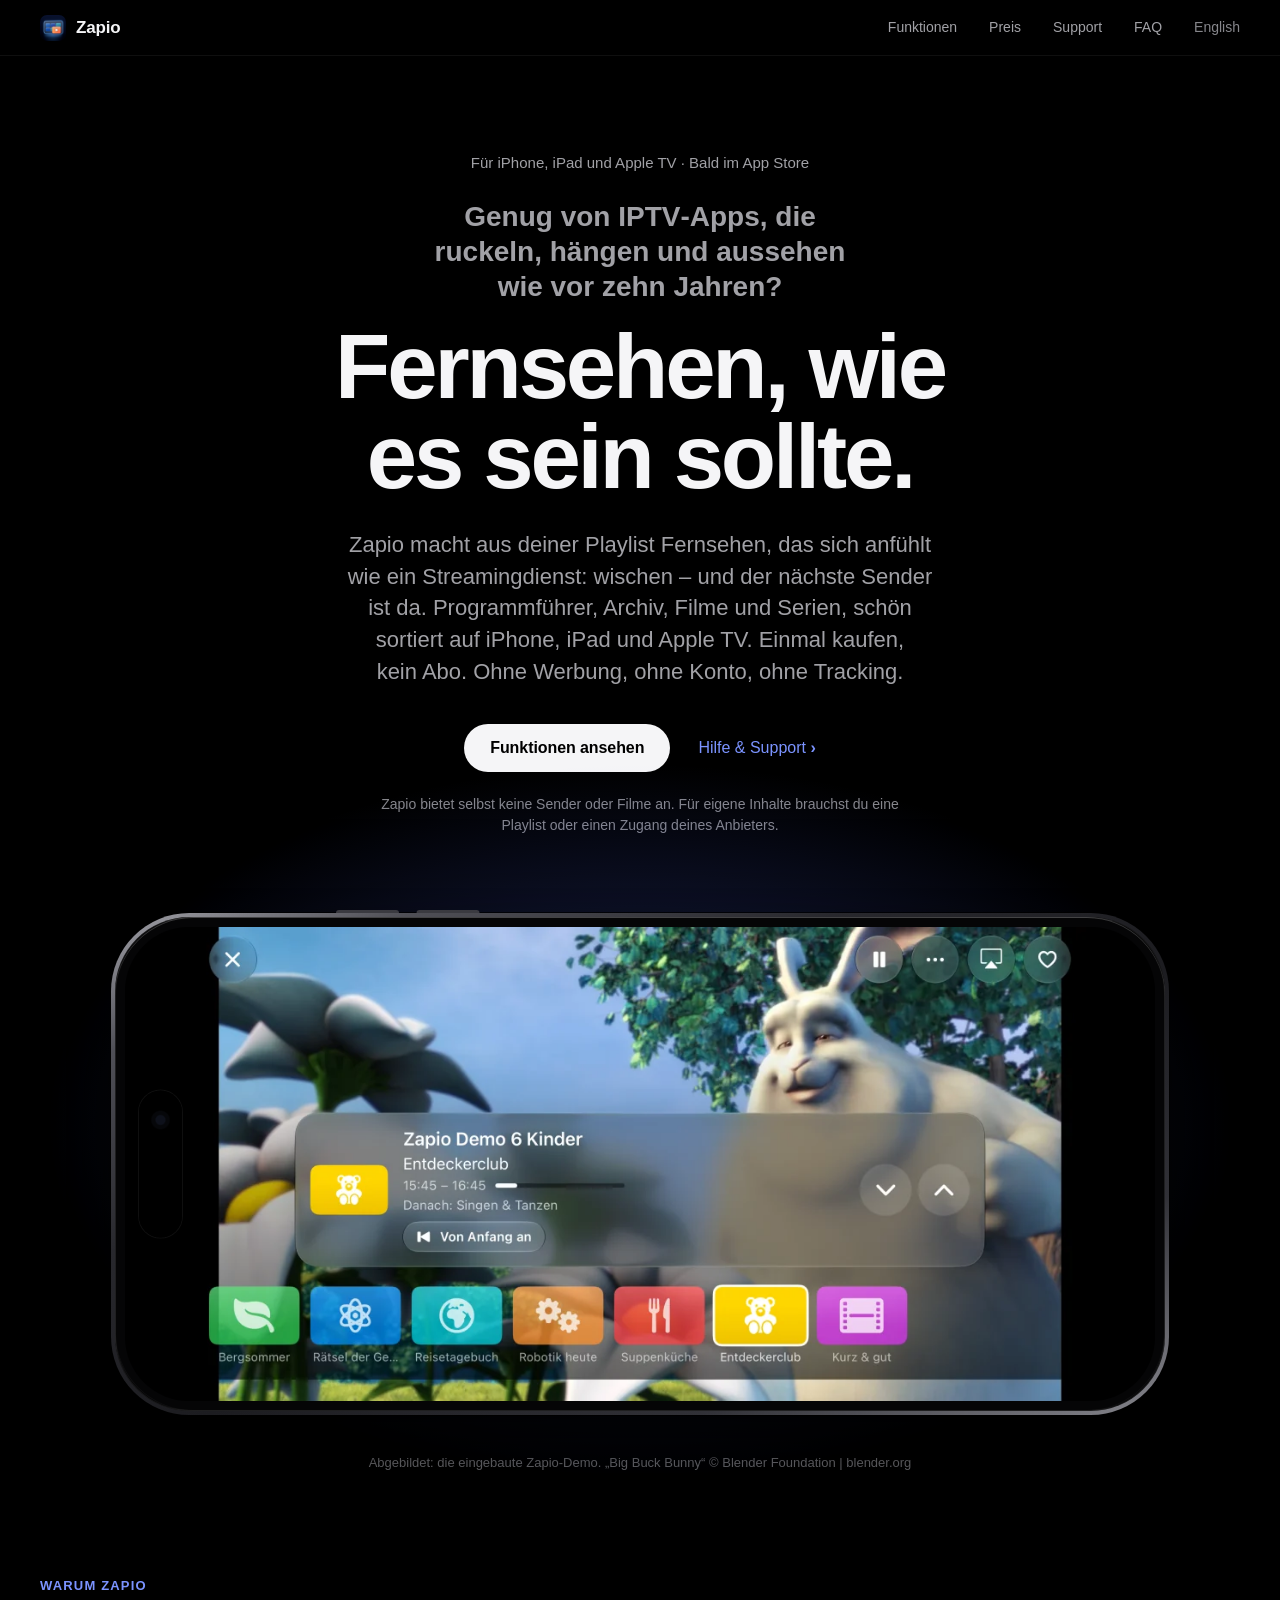
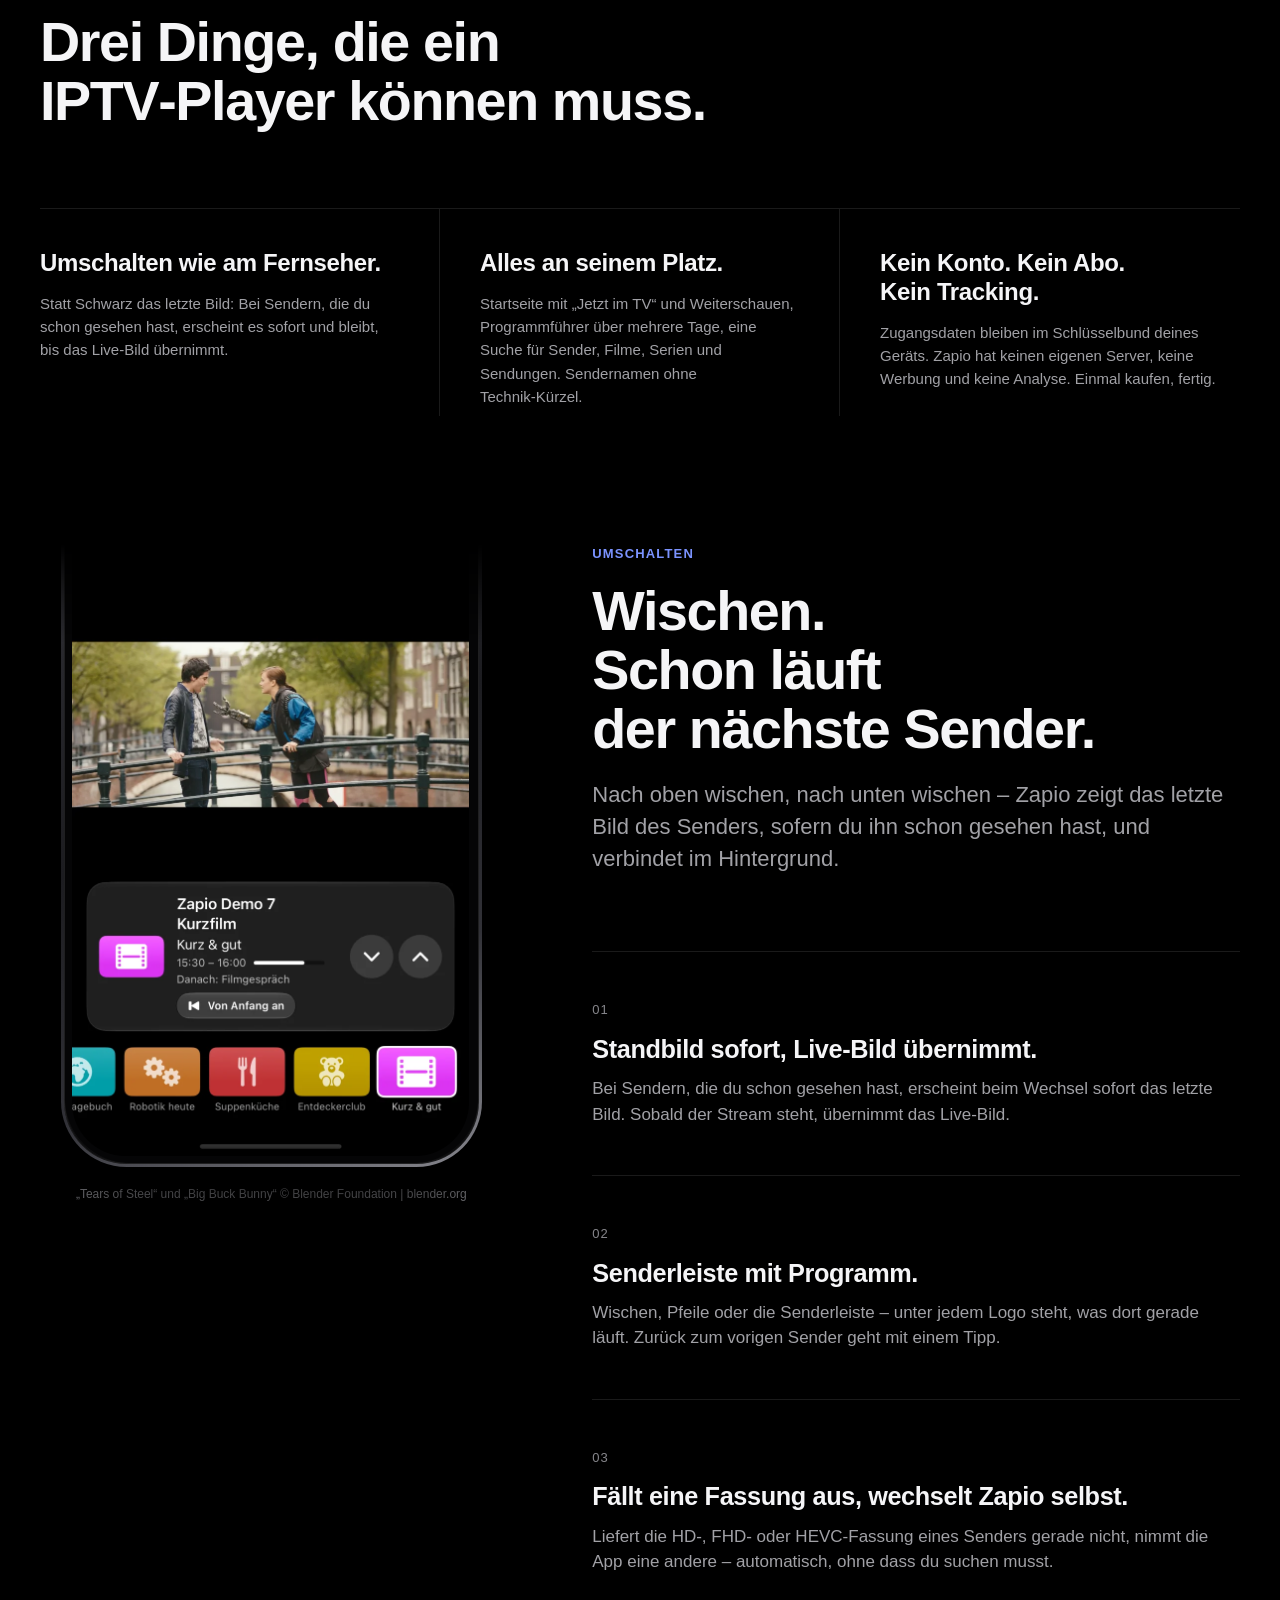
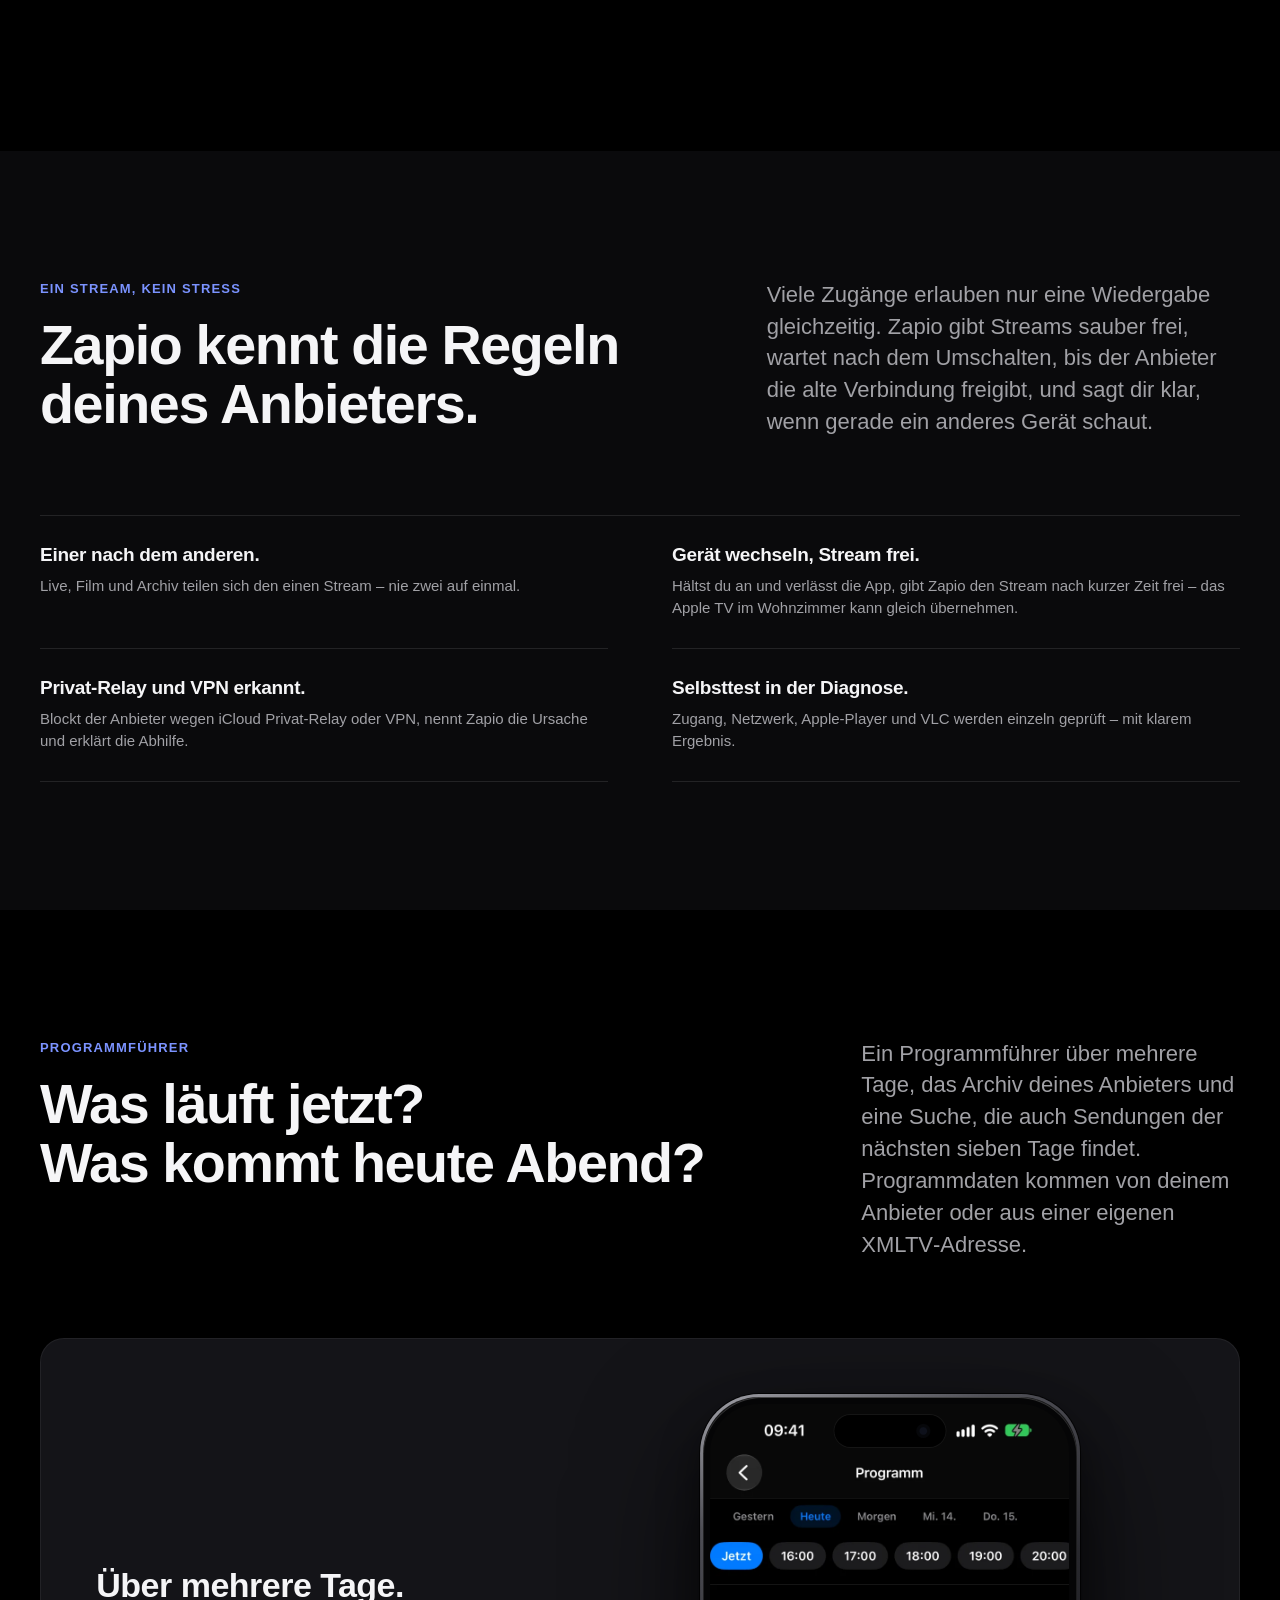
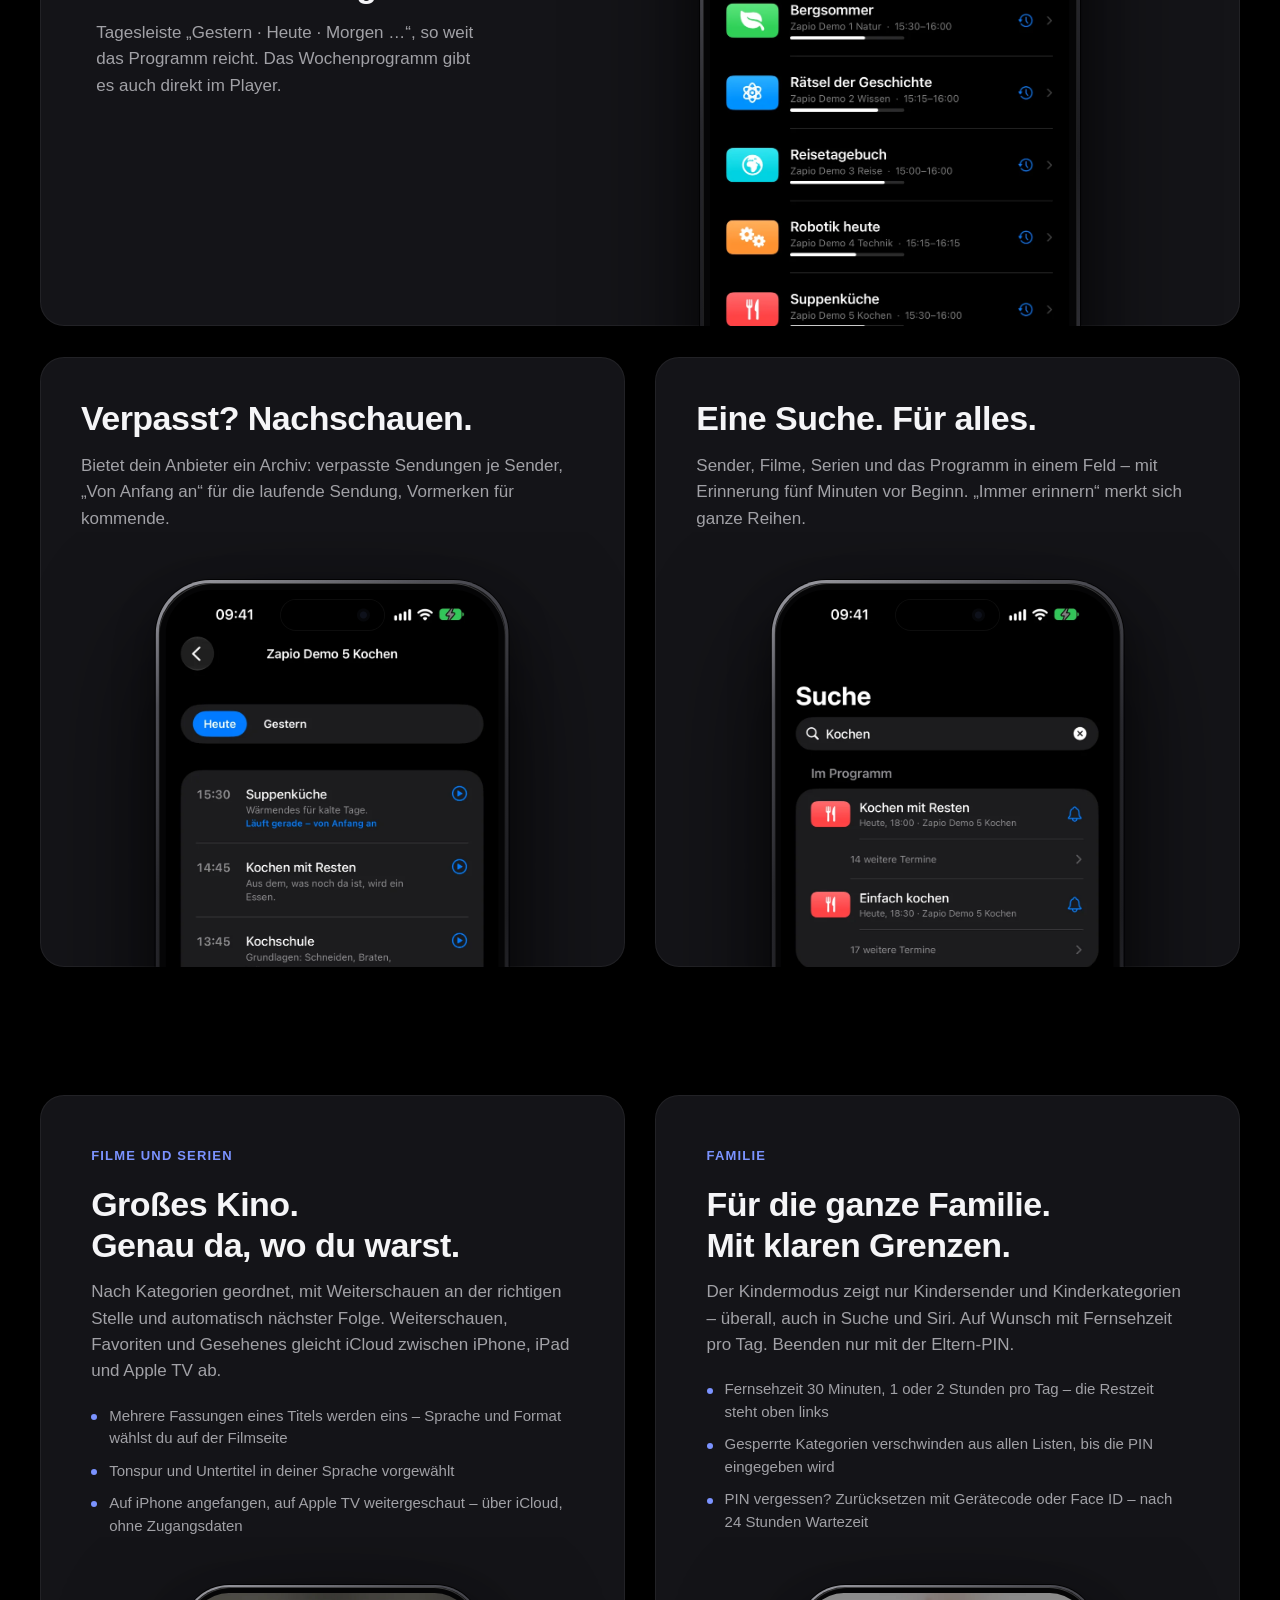
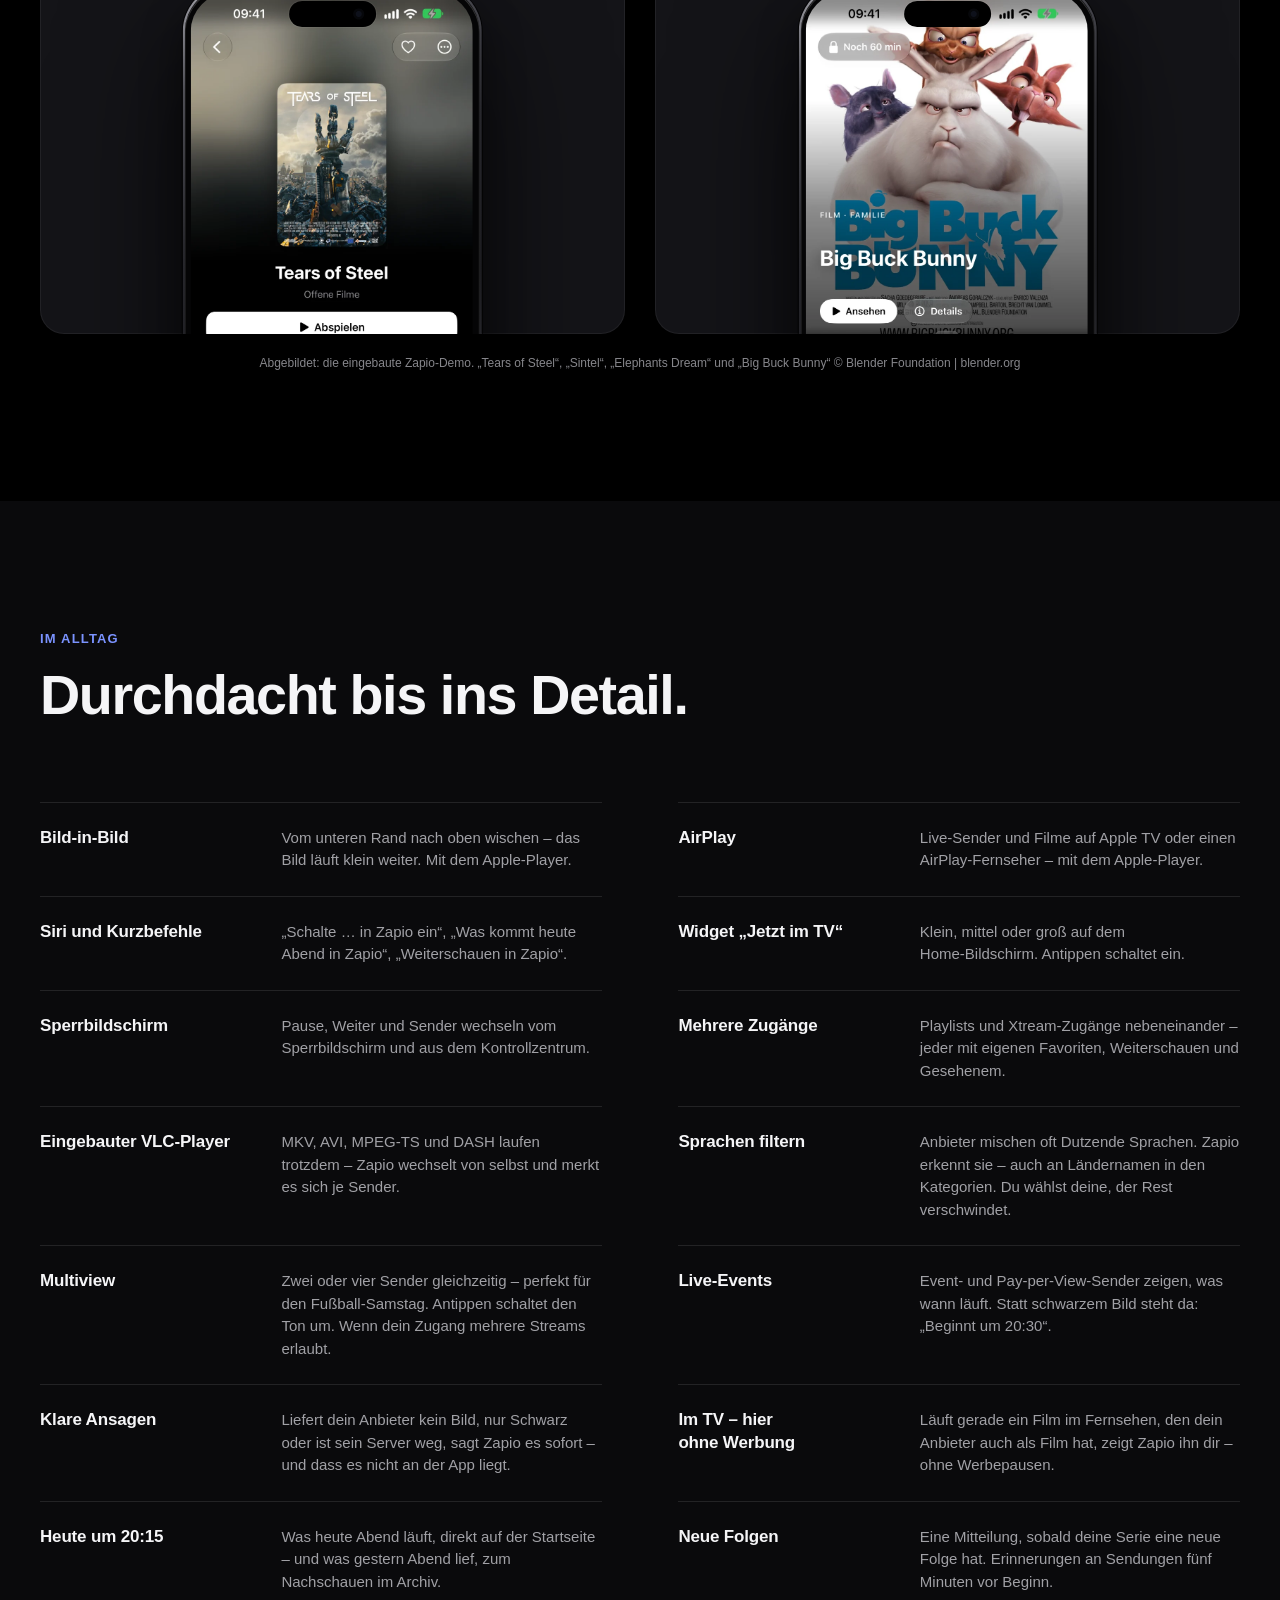
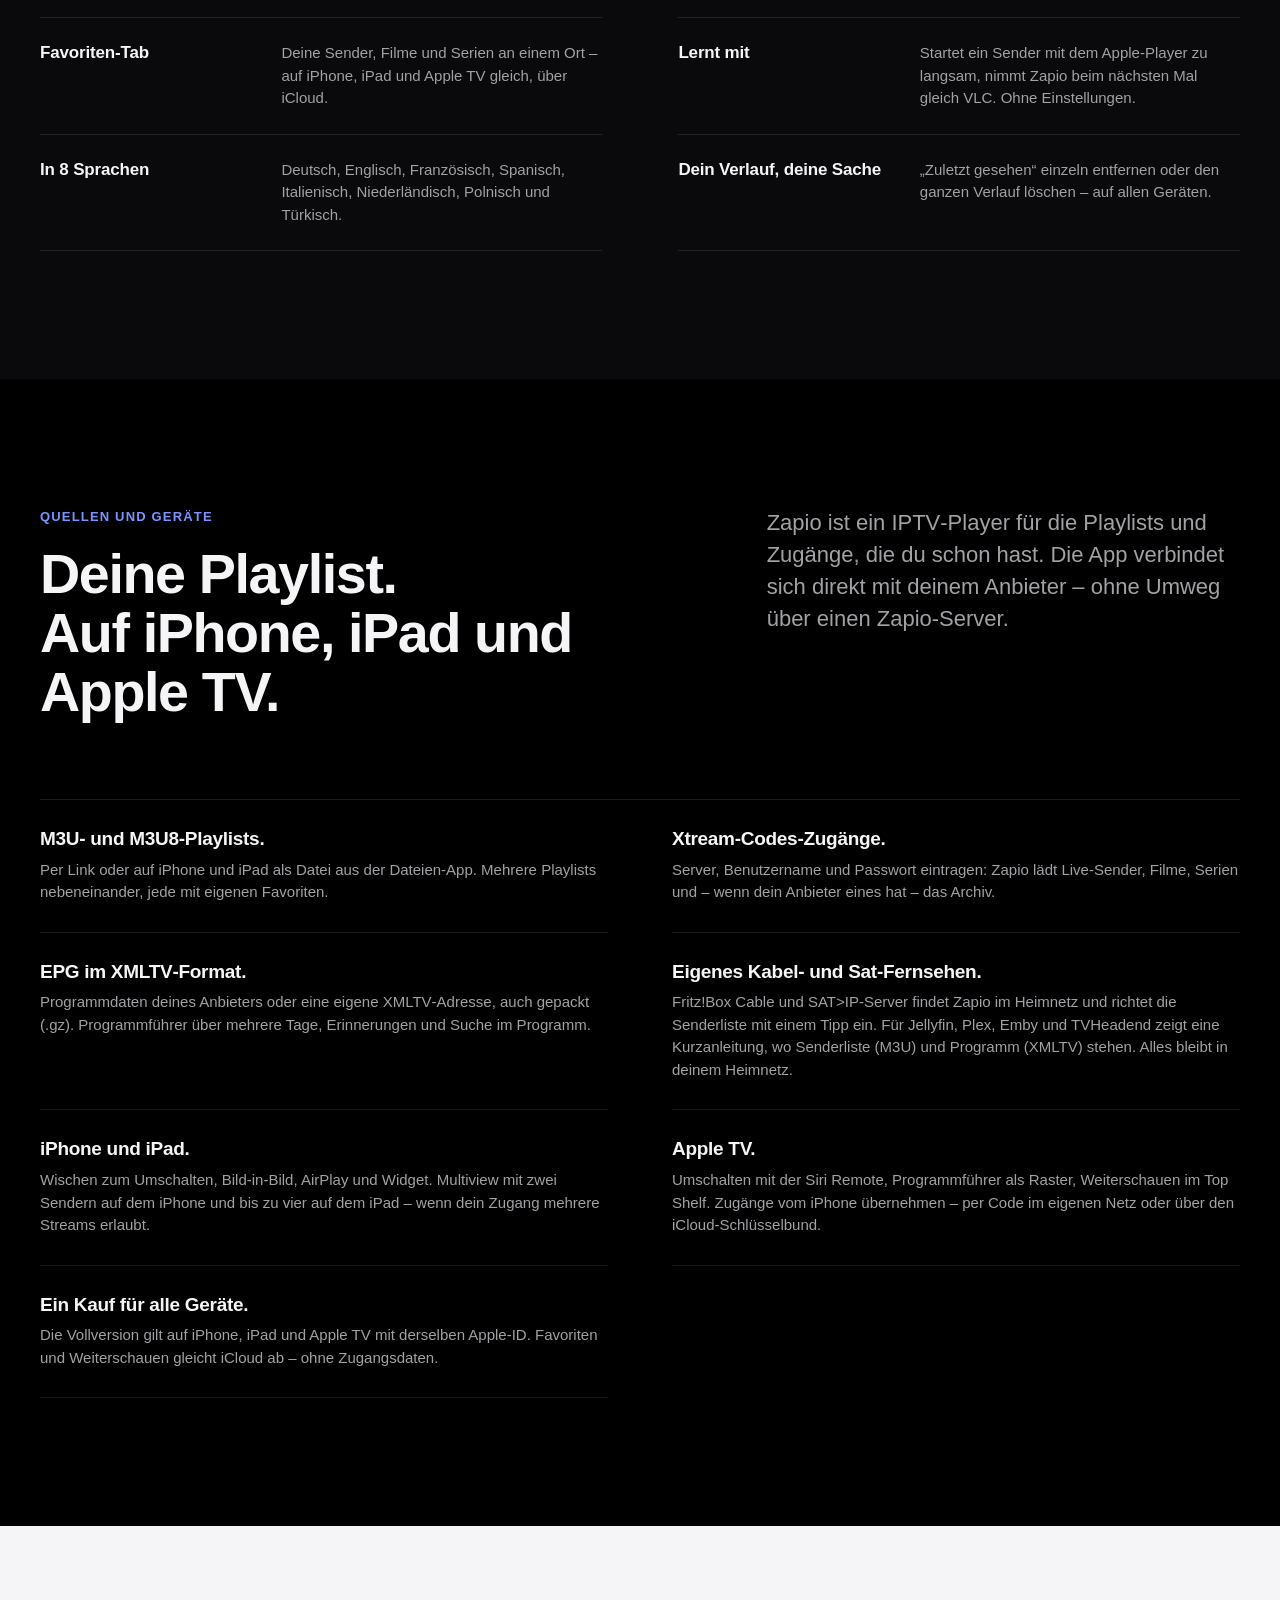
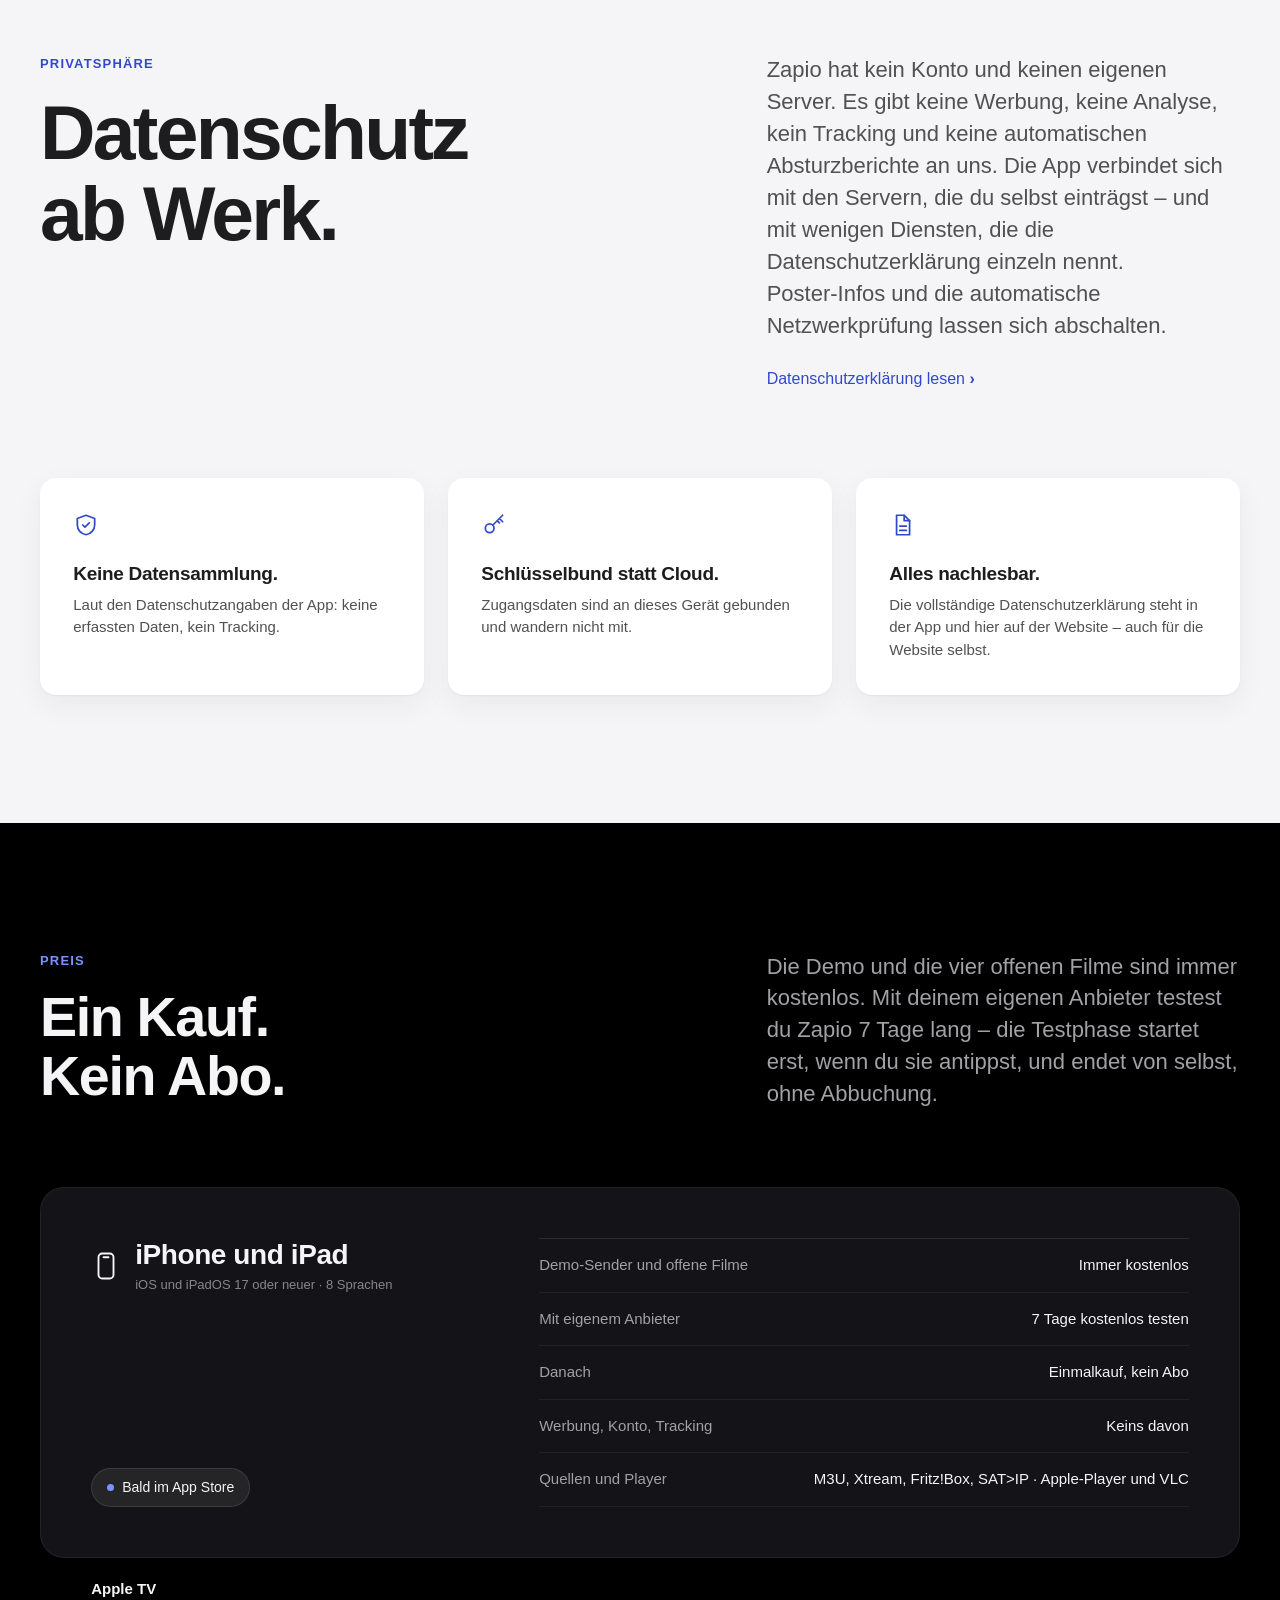
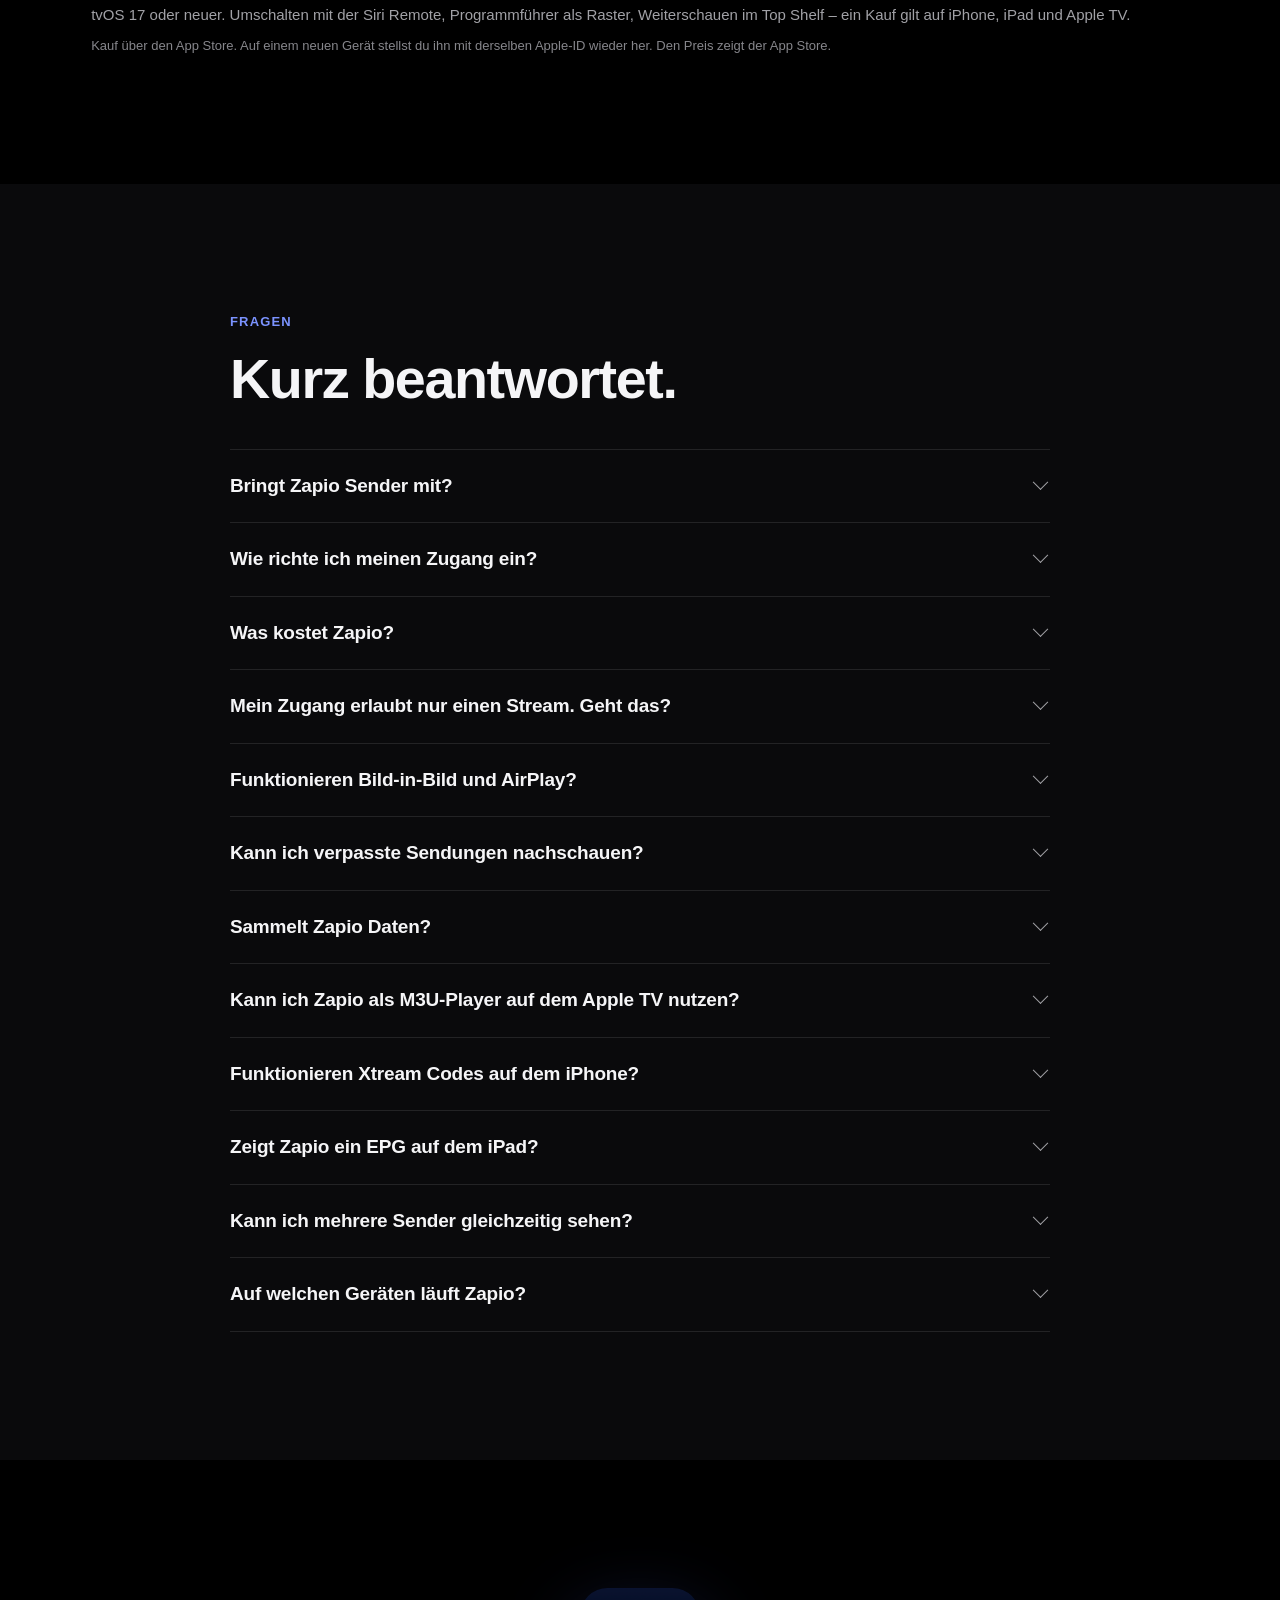
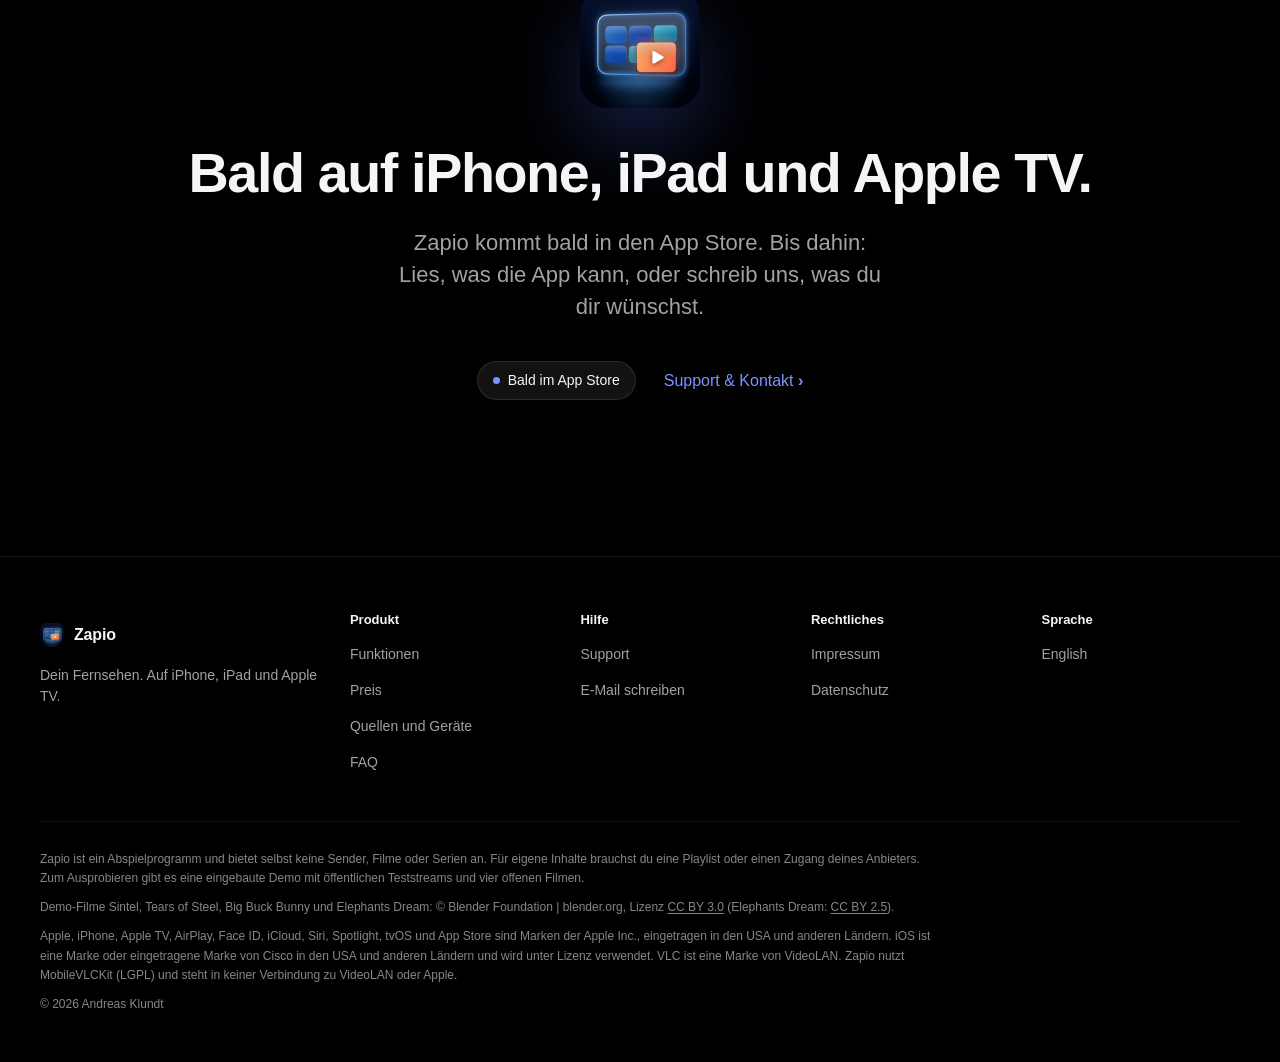
==== commit 5c27028c: "Website" ====
--- a/index.html
+++ b/index.html
@@ -3,8 +3,8 @@
 <head>
 <meta charset="utf-8">
 <meta name="viewport" content="width=device-width, initial-scale=1, viewport-fit=cover">
-<title>Zapio – IPTV-Player für iPhone</title>
-<meta name="description" content="Zapio spielt deine eigenen IPTV-Playlists (M3U, Xtream) ab: Umschalten mit Standbild, Programmführer, Archiv, Suche im Programm, Downloads. Kein Konto, kein Abo, kein Tracking.">
+<title>Zapio – IPTV-Player für iPhone, iPad und Apple TV</title>
+<meta name="description" content="IPTV-Player für iPhone, iPad und Apple TV: M3U-Playlists und Xtream-Zugänge, EPG (XMLTV), Archiv und schnelles Umschalten. Kein Konto, kein Abo, kein Tracking.">
 <meta name="color-scheme" content="dark">
 <meta name="theme-color" content="#000000">
 <meta name="referrer" content="strict-origin-when-cross-origin">
@@ -17,7 +17,7 @@
 <meta property="og:locale" content="de_DE">
 <meta property="og:locale:alternate" content="en_US">
 <meta property="og:title" content="Zapio – Fernsehen, wie es sein sollte.">
-<meta property="og:description" content="Zapio spielt deine eigenen IPTV-Playlists (M3U, Xtream) ab: Umschalten mit Standbild, Programmführer, Archiv, Suche im Programm, Downloads. Kein Konto, kein Abo, kein Tracking.">
+<meta property="og:description" content="IPTV-Player für iPhone, iPad und Apple TV: M3U-Playlists und Xtream-Zugänge, EPG (XMLTV), Archiv und schnelles Umschalten. Kein Konto, kein Abo, kein Tracking.">
 <meta property="og:url" content="https://zapio-app.github.io/">
 <meta property="og:image" content="https://zapio-app.github.io/img/og.jpg">
 <meta property="og:image:width" content="1200">
@@ -25,14 +25,16 @@
 <meta property="og:image:alt" content="Zapio im Querformat mit der eingebauten Demo: Live-Player mit Standbild aus Big Buck Bunny, Infokarte und Senderleiste">
 <meta name="twitter:card" content="summary_large_image">
 <meta name="twitter:title" content="Zapio – Fernsehen, wie es sein sollte.">
-<meta name="twitter:description" content="Zapio spielt deine eigenen IPTV-Playlists (M3U, Xtream) ab: Umschalten mit Standbild, Programmführer, Archiv, Suche im Programm, Downloads. Kein Konto, kein Abo, kein Tracking.">
+<meta name="twitter:description" content="IPTV-Player für iPhone, iPad und Apple TV: M3U-Playlists und Xtream-Zugänge, EPG (XMLTV), Archiv und schnelles Umschalten. Kein Konto, kein Abo, kein Tracking.">
 <meta name="twitter:image" content="https://zapio-app.github.io/img/og.jpg">
+<meta name="twitter:image:alt" content="Zapio im Querformat mit der eingebauten Demo: Live-Player mit Standbild aus Big Buck Bunny, Infokarte und Senderleiste">
 <link rel="icon" href="favicon-32.png" sizes="32x32" type="image/png">
 <link rel="icon" href="favicon-64.png" sizes="64x64" type="image/png">
 <link rel="apple-touch-icon" href="apple-touch-icon.png">
 <link rel="stylesheet" href="css/site.css">
 <script>(function(d,w){if('IntersectionObserver' in w&&w.matchMedia&&!w.matchMedia('(prefers-reduced-motion: reduce)').matches)d.documentElement.classList.add('js');})(document,window);</script>
-<script type="application/ld+json">{"@context": "https://schema.org", "@type": "SoftwareApplication", "name": "Zapio", "applicationCategory": "MultimediaApplication", "operatingSystem": "iOS 17 oder neuer", "description": "Zapio spielt deine eigenen IPTV-Playlists (M3U, Xtream) ab: Umschalten mit Standbild, Programmführer, Archiv, Suche im Programm, Downloads. Kein Konto, kein Abo, kein Tracking.", "inLanguage": ["de", "en"], "author": {"@type": "Person", "name": "Andreas Klundt"}, "url": "https://zapio-app.github.io/", "image": "https://zapio-app.github.io/img/og.jpg"}</script>
+<link rel="preload" as="image" type="image/webp" href="img/hero-1200.webp" imagesrcset="img/hero-1200.webp 1200w, img/hero-2400.webp 2400w" imagesizes="(max-width: 640px) 124vw, min(1240px, 84vw)" fetchpriority="high">
+<script type="application/ld+json">{"@context": "https://schema.org", "@graph": [{"@type": "Organization", "name": "Zapio", "founder": {"@type": "Person", "name": "Andreas Klundt"}, "email": "zapio.app@proton.me", "@id": "https://zapio-app.github.io/#org", "url": "https://zapio-app.github.io/", "logo": "https://zapio-app.github.io/icon.png"}, {"@type": "WebSite", "@id": "https://zapio-app.github.io/#website", "url": "https://zapio-app.github.io/", "name": "Zapio", "inLanguage": ["de", "en"], "publisher": {"@id": "https://zapio-app.github.io/#org"}}, {"@type": "SoftwareApplication", "name": "Zapio", "operatingSystem": "iOS 17.0, iPadOS 17.0", "applicationCategory": "MultimediaApplication", "applicationSubCategory": "IPTV Player", "description": "IPTV-Player für iPhone, iPad und Apple TV: M3U-Playlists und Xtream-Zugänge, EPG (XMLTV), Archiv und schnelles Umschalten. Kein Konto, kein Abo, kein Tracking.", "inLanguage": ["de", "en"], "featureList": ["M3U- und M3U8-Playlists", "Xtream-Codes-Zugänge", "EPG im XMLTV-Format", "Bild-in-Bild", "AirPlay", "Siri und Kurzbefehle", "Widget „Jetzt im TV“", "Sperrbildschirm", "Mehrere Zugänge", "Eingebauter VLC-Player", "Sprachen filtern", "Multiview", "Live-Events", "Klare Ansagen", "Im TV – hier ohne Werbung", "Heute um 20:15", "Neue Folgen", "Favoriten-Tab", "Lernt mit", "In 8 Sprachen", "Dein Verlauf, deine Sache"], "availableOnDevice": "iPhone, iPad", "@id": "https://zapio-app.github.io/#app-ios", "url": "https://zapio-app.github.io/", "image": "https://zapio-app.github.io/img/og.jpg", "screenshot": ["https://zapio-app.github.io/img/hero-1200.jpg", "https://zapio-app.github.io/img/player-800.jpg", "https://zapio-app.github.io/img/guide-800.jpg"], "publisher": {"@id": "https://zapio-app.github.io/#org"}}, {"@type": "SoftwareApplication", "name": "Zapio für Apple TV", "operatingSystem": "tvOS 17.0", "applicationCategory": "MultimediaApplication", "applicationSubCategory": "IPTV Player", "description": "IPTV-Player für iPhone, iPad und Apple TV: M3U-Playlists und Xtream-Zugänge, EPG (XMLTV), Archiv und schnelles Umschalten. Kein Konto, kein Abo, kein Tracking.", "inLanguage": ["de", "en"], "featureList": ["M3U- und M3U8-Playlists", "Xtream-Codes-Zugänge", "EPG im XMLTV-Format", "Bild-in-Bild", "AirPlay", "Siri und Kurzbefehle", "Widget „Jetzt im TV“", "Sperrbildschirm", "Mehrere Zugänge", "Eingebauter VLC-Player", "Sprachen filtern", "Multiview", "Live-Events", "Klare Ansagen", "Im TV – hier ohne Werbung", "Heute um 20:15", "Neue Folgen", "Favoriten-Tab", "Lernt mit", "In 8 Sprachen", "Dein Verlauf, deine Sache"], "availableOnDevice": "Apple TV", "@id": "https://zapio-app.github.io/#app-tvos", "url": "https://zapio-app.github.io/", "image": "https://zapio-app.github.io/img/og.jpg", "publisher": {"@id": "https://zapio-app.github.io/#org"}}, {"@type": "FAQPage", "mainEntity": [{"@type": "Question", "name": "Bringt Zapio Sender mit?", "acceptedAnswer": {"@type": "Answer", "text": "Nur zum Ausprobieren. Zapio ist ein Player und bietet selbst keine Sender an. Für eigene Inhalte brauchst du eine Playlist (M3U) oder einen Zugang deines Anbieters (Xtream). Die eingebaute Demo hat sieben erfundene Sender mit öffentlichen Teststreams und vier offene Filme."}}, {"@type": "Question", "name": "Wie richte ich meinen Zugang ein?", "acceptedAnswer": {"@type": "Answer", "text": "Playlist-Link einfügen oder Server, Benutzername und Passwort eintragen – Zapio erkennt die Art selbst. Auf iPhone und iPad geht auch eine Playlist-Datei aus der Dateien-App. Die Zugangsdaten bleiben im Schlüsselbund deines Geräts."}}, {"@type": "Question", "name": "Was kostet Zapio?", "acceptedAnswer": {"@type": "Answer", "text": "Die Demo ist immer kostenlos. Mit deinem Anbieter testest du 7 Tage kostenlos, danach ist die Vollversion ein einmaliger Kauf im App Store – kein Abo. Den Preis zeigt der App Store."}}, {"@type": "Question", "name": "Mein Zugang erlaubt nur einen Stream. Geht das?", "acceptedAnswer": {"@type": "Answer", "text": "Ja, dafür ist Zapio gebaut. Live, Film und Archiv teilen sich die eine Verbindung, und beim Umschalten wartet die App, bis der Anbieter die alte Verbindung freigibt. Läuft auf einem anderen Gerät etwas, sagt Zapio es dir."}}, {"@type": "Question", "name": "Funktionieren Bild-in-Bild und AirPlay?", "acceptedAnswer": {"@type": "Answer", "text": "Ja, mit dem Apple-Player – also bei Live-Sendern (HLS) und Filmen im MP4-Format. Formate wie MKV spielt Zapio über den eingebauten VLC-Player; dort gibt es kein Bild-in-Bild und kein AirPlay. Gibt es einen Film auch als MP4, wählt Zapio diese Fassung vor."}}, {"@type": "Question", "name": "Kann ich verpasste Sendungen nachschauen?", "acceptedAnswer": {"@type": "Answer", "text": "Wenn dein Anbieter ein Archiv anbietet, ja: „Verpasste Sendungen“ je Sender, „Von Anfang an“ im Player, und kommende Sendungen lassen sich vormerken. Wie weit das Archiv zurückreicht, bestimmt der Anbieter."}}, {"@type": "Question", "name": "Sammelt Zapio Daten?", "acceptedAnswer": {"@type": "Answer", "text": "Nein. Kein Konto, keine Werbung, keine Analyse, kein Tracking. Was du einträgst, bleibt auf deinem Gerät. Welche Server die App kontaktiert, nennt die Datenschutzerklärung einzeln. Poster-Infos und die automatische Netzwerkprüfung lassen sich abschalten."}}, {"@type": "Question", "name": "Kann ich Zapio als M3U-Player auf dem Apple TV nutzen?", "acceptedAnswer": {"@type": "Answer", "text": "Ja. Zapio läuft auch auf Apple TV (tvOS 17 oder neuer). Playlist-Link oder Xtream-Zugang trägst du dort direkt ein oder übernimmst ihn vom iPhone – per Code im selben Netzwerk oder über den iCloud-Schlüsselbund. Ein Kauf gilt auf iPhone, iPad und Apple TV."}}, {"@type": "Question", "name": "Funktionieren Xtream Codes auf dem iPhone?", "acceptedAnswer": {"@type": "Answer", "text": "Ja. Server, Benutzername und Passwort deines Anbieters eintragen – Zapio lädt darüber Live-Sender, Filme, Serien, das Programm und, wenn dein Anbieter eines hat, das Archiv."}}, {"@type": "Question", "name": "Zeigt Zapio ein EPG auf dem iPad?", "acceptedAnswer": {"@type": "Answer", "text": "Ja. Der Programmführer zeigt die Programmdaten (XMLTV) deines Anbieters über mehrere Tage – auf iPhone, iPad und Apple TV. Fehlt das Programm oder ist es lückenhaft, trägst du eine eigene XMLTV-Adresse ein, auch gepackt (.gz)."}}, {"@type": "Question", "name": "Kann ich mehrere Sender gleichzeitig sehen?", "acceptedAnswer": {"@type": "Answer", "text": "Ja, mit Multiview: auf iPad und Apple TV zwei oder vier Sender, auf dem iPhone zwei. Jeder Sender ist ein eigener Stream – Multiview gibt es deshalb nur, wenn dein Zugang mehrere Streams gleichzeitig erlaubt."}}, {"@type": "Question", "name": "Auf welchen Geräten läuft Zapio?", "acceptedAnswer": {"@type": "Answer", "text": "Auf iPhone und iPad ab iOS bzw. iPadOS 17 und auf Apple TV ab tvOS 17 – auf Deutsch, Englisch, Französisch, Spanisch, Italienisch, Niederländisch, Polnisch und Türkisch."}}], "@id": "https://zapio-app.github.io/#faq"}]}</script>
 </head>
 <body>
 <a class="skip" href="#main">Zum Inhalt springen</a>
@@ -44,9 +46,10 @@
 
 <header class="hero">
   <div class="wrap">
-    <p class="eyebrow">Für iPhone&nbsp;·&nbsp;Bald im App&nbsp;Store</p>
+    <p class="eyebrow">Für iPhone, iPad und Apple&nbsp;TV&nbsp;·&nbsp;Bald im App&nbsp;Store</p>
+    <p class="hook">Genug von IPTV‑Apps, die ruckeln, hängen und aussehen wie vor zehn&nbsp;Jahren?</p>
     <h1>Fernsehen, wie es sein sollte.</h1>
-    <p class="lead">Zapio spielt deine eigenen IPTV‑Playlists ab – wie am Fernseher. Ohne Konto, ohne Werbung, ohne Tracking.</p>
+    <p class="lead">Zapio macht aus deiner Playlist Fernsehen, das sich anfühlt wie ein Streamingdienst: wischen – und der nächste Sender ist da. Programmführer, Archiv, Filme und Serien, schön sortiert auf iPhone, iPad und Apple&nbsp;TV. Einmal kaufen, kein Abo. Ohne Werbung, ohne Konto, ohne Tracking.</p>
     <div class="cta"><a class="btn" href="#funktionen">Funktionen ansehen</a><a class="link" href="support.html">Hilfe &amp; Support</a></div>
     <p class="note">Zapio bietet selbst keine Sender oder Filme an. Für eigene Inhalte brauchst du eine Playlist oder einen Zugang deines Anbieters.</p>
   </div>
@@ -57,7 +60,7 @@
 <section id="funktionen" aria-labelledby="h-why">
   <div class="wrap">
     <div class="sec-head reveal"><p class="kicker">Warum Zapio</p><h2 id="h-why">Drei Dinge, die ein IPTV‑Player können muss.</h2></div>
-    <ul class="pillars reveal"><li><h3>Umschalten wie am Fernseher.</h3><p>Statt Schwarz das letzte Bild: Bei Sendern, die du schon gesehen hast, erscheint es sofort und bleibt, bis das Live‑Bild übernimmt.</p></li><li><h3>Alles an seinem Platz.</h3><p>Startseite mit „Jetzt im TV“ und Weiterschauen, Programmführer über mehrere Tage, eine Suche für Sender, Filme, Serien und Sendungen. Sendernamen ohne Technik‑Kürzel.</p></li><li><h3>Kein Konto. Kein Abo.<br>Kein Tracking.</h3><p>Zugangsdaten bleiben im Schlüsselbund deines iPhones. Zapio hat keinen eigenen Server, keine Werbung und keine Analyse. Einmal kaufen, fertig.</p></li></ul>
+    <ul class="pillars reveal"><li><h3>Umschalten wie am Fernseher.</h3><p>Statt Schwarz das letzte Bild: Bei Sendern, die du schon gesehen hast, erscheint es sofort und bleibt, bis das Live‑Bild übernimmt.</p></li><li><h3>Alles an seinem Platz.</h3><p>Startseite mit „Jetzt im TV“ und Weiterschauen, Programmführer über mehrere Tage, eine Suche für Sender, Filme, Serien und Sendungen. Sendernamen ohne Technik‑Kürzel.</p></li><li><h3>Kein Konto. Kein Abo.<br>Kein Tracking.</h3><p>Zugangsdaten bleiben im Schlüsselbund deines Geräts. Zapio hat keinen eigenen Server, keine Werbung und keine Analyse. Einmal kaufen, fertig.</p></li></ul>
   </div>
 </section>
 
@@ -72,7 +75,7 @@
 <section class="band" aria-labelledby="h-stream">
   <div class="wrap">
     <div class="split reveal"><div><p class="kicker">Ein Stream, kein Stress</p><h2 id="h-stream">Zapio kennt die Regeln deines Anbieters.</h2></div><p class="lead">Viele Zugänge erlauben nur eine Wiedergabe gleichzeitig. Zapio gibt Streams sauber frei, wartet nach dem Umschalten, bis der Anbieter die alte Verbindung freigibt, und sagt dir klar, wenn gerade ein anderes Gerät schaut.</p></div>
-    <ul class="facts reveal"><li><h3>Einer nach dem anderen.</h3><p>Live, Film und Download teilen sich den einen Stream – nie zwei auf einmal.</p></li><li><h3>Downloads mit Vorfahrt fürs Bild.</h3><p>Downloads ruhen, während du schaust, und laufen danach von selbst weiter.</p></li><li><h3>Privat‑Relay und VPN erkannt.</h3><p>Blockt der Anbieter wegen iCloud Privat‑Relay oder VPN, nennt Zapio die Ursache und erklärt die Abhilfe.</p></li><li><h3>Selbsttest in der Diagnose.</h3><p>Zugang, Netzwerk, Apple‑Player und VLC werden einzeln geprüft – mit klarem Ergebnis.</p></li></ul>
+    <ul class="facts reveal"><li><h3>Einer nach dem anderen.</h3><p>Live, Film und Archiv teilen sich den einen Stream – nie zwei auf einmal.</p></li><li><h3>Gerät wechseln, Stream frei.</h3><p>Hältst du an und verlässt die App, gibt Zapio den Stream nach kurzer Zeit frei – das Apple TV im Wohnzimmer kann gleich übernehmen.</p></li><li><h3>Privat‑Relay und VPN erkannt.</h3><p>Blockt der Anbieter wegen iCloud Privat‑Relay oder VPN, nennt Zapio die Ursache und erklärt die Abhilfe.</p></li><li><h3>Selbsttest in der Diagnose.</h3><p>Zugang, Netzwerk, Apple‑Player und VLC werden einzeln geprüft – mit klarem Ergebnis.</p></li></ul>
   </div>
 </section>
 
@@ -87,7 +90,7 @@
 <section aria-labelledby="h-pair" style="padding-top:0">
   <div class="wrap wrap-wide">
     <h2 id="h-pair" class="sr">Filme und Familie</h2>
-    <div class="pair"><article class="card reveal"><div class="txt"><p class="kicker">Filme und Serien</p><h3>Großes Kino.<br>Auch unterwegs.</h3><p>Nach Kategorien geordnet, mit Weiterschauen an der richtigen Stelle und automatisch nächster Folge. Filme und Folgen lädst du in der App und schaust sie offline – sofern dein Anbieter es erlaubt.</p><ul><li>Mehrere Fassungen eines Titels werden eins – Sprache und Format wählst du auf der Filmseite</li><li>Tonspur und Untertitel in deiner Sprache vorgewählt</li><li>Downloads im Hintergrund, standardmäßig nur im WLAN</li></ul></div><div class="shot"><div class="frame"><picture><source type="image/webp" srcset="img/movie-400.webp 400w, img/movie-800.webp 800w" sizes="(max-width: 860px) 340px, 420px"><img src="img/movie-400.jpg" srcset="img/movie-400.jpg 400w, img/movie-800.jpg 800w" sizes="(max-width: 860px) 340px, 420px" width="400" height="869" alt="Filmseite „Tears of Steel“ mit Poster, Abspielen- und Laden-Taste sowie weiteren offenen Filmen"></picture></div></div></article><article class="card reveal"><div class="txt"><p class="kicker">Familie</p><h3>Für die ganze Familie.<br>Mit&nbsp;klaren&nbsp;Grenzen.</h3><p>Der Kindermodus zeigt nur Kindersender und Kinderkategorien – überall, auch in Suche und Siri. Auf Wunsch mit Fernsehzeit pro Tag. Beenden nur mit der Eltern‑PIN.</p><ul><li>Fernsehzeit 30 Minuten, 1 oder 2 Stunden pro Tag – die Restzeit steht oben links</li><li>Gesperrte Kategorien verschwinden aus allen Listen, bis die PIN eingegeben wird</li><li>PIN vergessen? Zurücksetzen mit Gerätecode oder Face&nbsp;ID – nach 24 Stunden Wartezeit</li></ul></div><div class="shot"><div class="frame"><picture><source type="image/webp" srcset="img/kids-400.webp 400w, img/kids-800.webp 800w" sizes="(max-width: 860px) 340px, 420px"><img src="img/kids-400.jpg" srcset="img/kids-400.jpg 400w, img/kids-800.jpg 800w" sizes="(max-width: 860px) 340px, 420px" width="400" height="869" alt="Kindermodus: Startseite mit Hinweis „Noch 60 min“, Big Buck Bunny und „Jetzt im TV“ nur mit Zapio Demo 6 Kinder"></picture></div></div></article></div>
+    <div class="pair"><article class="card reveal"><div class="txt"><p class="kicker">Filme und Serien</p><h3>Großes Kino.<br>Genau da, wo du warst.</h3><p>Nach Kategorien geordnet, mit Weiterschauen an der richtigen Stelle und automatisch nächster Folge. Weiterschauen, Favoriten und Gesehenes gleicht iCloud zwischen iPhone, iPad und Apple TV ab.</p><ul><li>Mehrere Fassungen eines Titels werden eins – Sprache und Format wählst du auf der Filmseite</li><li>Tonspur und Untertitel in deiner Sprache vorgewählt</li><li>Auf iPhone angefangen, auf Apple TV weitergeschaut – über iCloud, ohne Zugangsdaten</li></ul></div><div class="shot"><div class="frame"><picture><source type="image/webp" srcset="img/movie-400.webp 400w, img/movie-800.webp 800w" sizes="(max-width: 860px) 340px, 420px"><img src="img/movie-400.jpg" srcset="img/movie-400.jpg 400w, img/movie-800.jpg 800w" sizes="(max-width: 860px) 340px, 420px" width="400" height="869" alt="Filmseite „Tears of Steel“ mit Poster, Abspielen-Taste und weiteren offenen Filmen"></picture></div></div></article><article class="card reveal"><div class="txt"><p class="kicker">Familie</p><h3>Für die ganze Familie.<br>Mit&nbsp;klaren&nbsp;Grenzen.</h3><p>Der Kindermodus zeigt nur Kindersender und Kinderkategorien – überall, auch in Suche und Siri. Auf Wunsch mit Fernsehzeit pro Tag. Beenden nur mit der Eltern‑PIN.</p><ul><li>Fernsehzeit 30 Minuten, 1 oder 2 Stunden pro Tag – die Restzeit steht oben links</li><li>Gesperrte Kategorien verschwinden aus allen Listen, bis die PIN eingegeben wird</li><li>PIN vergessen? Zurücksetzen mit Gerätecode oder Face&nbsp;ID – nach 24 Stunden Wartezeit</li></ul></div><div class="shot"><div class="frame"><picture><source type="image/webp" srcset="img/kids-400.webp 400w, img/kids-800.webp 800w" sizes="(max-width: 860px) 340px, 420px"><img src="img/kids-400.jpg" srcset="img/kids-400.jpg 400w, img/kids-800.jpg 800w" sizes="(max-width: 860px) 340px, 420px" width="400" height="869" alt="Kindermodus: Startseite mit Hinweis „Noch 60 min“, Big Buck Bunny und „Jetzt im TV“ nur mit Zapio Demo 6 Kinder"></picture></div></div></article></div>
     <p class="meta shot-credit">Abgebildet: die eingebaute Zapio‑Demo. „Tears of Steel“, „Sintel“, „Elephants Dream“ und „Big Buck Bunny“ © Blender Foundation | blender.org</p>
   </div>
 </section>
@@ -95,7 +98,14 @@
 <section class="band" aria-labelledby="h-details">
   <div class="wrap wrap-wide">
     <div class="sec-head reveal"><p class="kicker">Im Alltag</p><h2 id="h-details">Durchdacht bis ins Detail.</h2></div>
-    <ul class="list reveal"><li><h3>Bild‑in‑Bild</h3><p>Vom unteren Rand nach oben wischen – das Bild läuft klein weiter. Mit dem Apple‑Player.</p></li><li><h3>AirPlay</h3><p>Live‑Sender und Filme auf Apple TV oder einen AirPlay‑Fernseher – mit dem Apple‑Player.</p></li><li><h3>Siri und Kurzbefehle</h3><p>„Schalte … in Zapio ein“, „Was kommt heute Abend in Zapio“, „Weiterschauen in Zapio“.</p></li><li><h3>Widget „Jetzt im TV“</h3><p>Klein, mittel oder groß auf dem Home‑Bildschirm. Antippen schaltet ein.</p></li><li><h3>Sperrbildschirm</h3><p>Pause, Weiter und Sender wechseln vom Sperrbildschirm und aus dem Kontrollzentrum.</p></li><li><h3>Mehrere Zugänge</h3><p>Playlists und Xtream‑Zugänge nebeneinander – jeder mit eigenen Favoriten, Weiterschauen und Downloads.</p></li><li><h3>Eingebauter VLC‑Player</h3><p>MKV, AVI, MPEG‑TS und DASH laufen trotzdem – Zapio wechselt von selbst und merkt es sich je Sender.</p></li><li><h3>Sprachen filtern</h3><p>Anbieter mischen oft viele Sprachen. Du wählst deine, der Rest verschwindet.</p></li></ul>
+    <ul class="list reveal"><li><h3>Bild‑in‑Bild</h3><p>Vom unteren Rand nach oben wischen – das Bild läuft klein weiter. Mit dem Apple‑Player.</p></li><li><h3>AirPlay</h3><p>Live‑Sender und Filme auf Apple TV oder einen AirPlay‑Fernseher – mit dem Apple‑Player.</p></li><li><h3>Siri und Kurzbefehle</h3><p>„Schalte … in Zapio ein“, „Was kommt heute Abend in Zapio“, „Weiterschauen in Zapio“.</p></li><li><h3>Widget „Jetzt im TV“</h3><p>Klein, mittel oder groß auf dem Home‑Bildschirm. Antippen schaltet ein.</p></li><li><h3>Sperrbildschirm</h3><p>Pause, Weiter und Sender wechseln vom Sperrbildschirm und aus dem Kontrollzentrum.</p></li><li><h3>Mehrere Zugänge</h3><p>Playlists und Xtream‑Zugänge nebeneinander – jeder mit eigenen Favoriten, Weiterschauen und Gesehenem.</p></li><li><h3>Eingebauter VLC‑Player</h3><p>MKV, AVI, MPEG‑TS und DASH laufen trotzdem – Zapio wechselt von selbst und merkt es sich je Sender.</p></li><li><h3>Sprachen filtern</h3><p>Anbieter mischen oft Dutzende Sprachen. Zapio erkennt sie – auch an Ländernamen in den Kategorien. Du wählst deine, der Rest verschwindet.</p></li><li><h3>Multiview</h3><p>Zwei oder vier Sender gleichzeitig – perfekt für den Fußball‑Samstag. Antippen schaltet den Ton um. Wenn dein Zugang mehrere Streams erlaubt.</p></li><li><h3>Live‑Events</h3><p>Event‑ und Pay‑per‑View‑Sender zeigen, was wann läuft. Statt schwarzem Bild steht da: „Beginnt um 20:30“.</p></li><li><h3>Klare Ansagen</h3><p>Liefert dein Anbieter kein Bild, nur Schwarz oder ist sein Server weg, sagt Zapio es sofort – und dass es nicht an der App liegt.</p></li><li><h3>Im TV – hier ohne Werbung</h3><p>Läuft gerade ein Film im Fernsehen, den dein Anbieter auch als Film hat, zeigt Zapio ihn dir – ohne Werbepausen.</p></li><li><h3>Heute um 20:15</h3><p>Was heute Abend läuft, direkt auf der Startseite – und was gestern Abend lief, zum Nachschauen im Archiv.</p></li><li><h3>Neue Folgen</h3><p>Eine Mitteilung, sobald deine Serie eine neue Folge hat. Erinnerungen an Sendungen fünf Minuten vor Beginn.</p></li><li><h3>Favoriten‑Tab</h3><p>Deine Sender, Filme und Serien an einem Ort – auf iPhone, iPad und Apple&nbsp;TV gleich, über iCloud.</p></li><li><h3>Lernt mit</h3><p>Startet ein Sender mit dem Apple‑Player zu langsam, nimmt Zapio beim nächsten Mal gleich VLC. Ohne Einstellungen.</p></li><li><h3>In 8 Sprachen</h3><p>Deutsch, Englisch, Französisch, Spanisch, Italienisch, Niederländisch, Polnisch und Türkisch.</p></li><li><h3>Dein Verlauf, deine Sache</h3><p>„Zuletzt gesehen“ einzeln entfernen oder den ganzen Verlauf löschen – auf allen Geräten.</p></li></ul>
+  </div>
+</section>
+
+<section id="quellen" aria-labelledby="h-src">
+  <div class="wrap">
+    <div class="split reveal"><div><p class="kicker">Quellen und Geräte</p><h2 id="h-src">Deine Playlist.<br>Auf iPhone, iPad und Apple&nbsp;TV.</h2></div><p class="lead">Zapio ist ein IPTV‑Player für die Playlists und Zugänge, die du schon hast. Die App verbindet sich direkt mit deinem Anbieter – ohne Umweg über einen Zapio‑Server.</p></div>
+    <ul class="facts reveal"><li><h3>M3U‑ und M3U8‑Playlists.</h3><p>Per Link oder auf iPhone und iPad als Datei aus der Dateien‑App. Mehrere Playlists nebeneinander, jede mit eigenen Favoriten.</p></li><li><h3>Xtream‑Codes‑Zugänge.</h3><p>Server, Benutzername und Passwort eintragen: Zapio lädt Live‑Sender, Filme, Serien und – wenn dein Anbieter eines hat – das Archiv.</p></li><li><h3>EPG im XMLTV‑Format.</h3><p>Programmdaten deines Anbieters oder eine eigene XMLTV‑Adresse, auch gepackt (.gz). Programmführer über mehrere Tage, Erinnerungen und Suche im Programm.</p></li><li><h3>Eigenes Kabel- und Sat‑Fernsehen.</h3><p>Fritz!Box Cable und SAT>IP‑Server findet Zapio im Heimnetz und richtet die Senderliste mit einem Tipp ein. Für Jellyfin, Plex, Emby und TVHeadend zeigt eine Kurzanleitung, wo Senderliste (M3U) und Programm (XMLTV) stehen. Alles bleibt in deinem Heimnetz.</p></li><li><h3>iPhone und iPad.</h3><p>Wischen zum Umschalten, Bild‑in‑Bild, AirPlay und Widget. Multiview mit zwei Sendern auf dem iPhone und bis zu vier auf dem iPad – wenn dein Zugang mehrere Streams erlaubt.</p></li><li><h3>Apple&nbsp;TV.</h3><p>Umschalten mit der Siri Remote, Programmführer als Raster, Weiterschauen im Top Shelf. Zugänge vom iPhone übernehmen – per Code im eigenen Netz oder über den iCloud‑Schlüsselbund.</p></li><li><h3>Ein Kauf für alle Geräte.</h3><p>Die Vollversion gilt auf iPhone, iPad und Apple&nbsp;TV mit derselben Apple‑ID. Favoriten und Weiterschauen gleicht iCloud ab – ohne Zugangsdaten.</p></li></ul>
   </div>
 </section>
 
@@ -111,25 +121,25 @@
   <div class="wrap">
     <div class="split reveal"><div><p class="kicker">Preis</p><h2 id="h-price">Ein Kauf.<br>Kein Abo.</h2></div><p class="lead">Die Demo und die vier offenen Filme sind immer kostenlos. Mit deinem eigenen Anbieter testest du Zapio 7&nbsp;Tage lang – die Testphase startet erst, wenn du sie antippst, und endet von selbst, ohne Abbuchung.</p></div>
     <article class="plan reveal">
-      <div class="head"><div class="platform"><svg viewBox="0 0 24 24" aria-hidden="true"><rect x="6" y="2" width="12" height="20" rx="3"/><path d="M10 5h4"/></svg><div><h3>iPhone</h3><span>iOS&nbsp;17 oder neuer · Deutsch und Englisch</span></div></div><span class="pill">Bald im App&nbsp;Store</span></div>
-      <dl><div><dt>Demo‑Sender und offene Filme</dt><dd>Immer kostenlos</dd></div><div><dt>Mit eigenem Anbieter</dt><dd>7&nbsp;Tage kostenlos testen</dd></div><div><dt>Danach</dt><dd>Einmalkauf, kein Abo</dd></div><div><dt>Werbung, Konto, Tracking</dt><dd>Keins davon</dd></div><div><dt>Quellen und Player</dt><dd>M3U, Xtream · Apple‑Player und VLC</dd></div></dl>
+      <div class="head"><div class="platform"><svg viewBox="0 0 24 24" aria-hidden="true"><rect x="6" y="2" width="12" height="20" rx="3"/><path d="M10 5h4"/></svg><div><h3>iPhone und iPad</h3><span>iOS und iPadOS&nbsp;17 oder neuer · 8&nbsp;Sprachen</span></div></div><span class="pill">Bald im App&nbsp;Store</span></div>
+      <dl><div><dt>Demo‑Sender und offene Filme</dt><dd>Immer kostenlos</dd></div><div><dt>Mit eigenem Anbieter</dt><dd>7&nbsp;Tage kostenlos testen</dd></div><div><dt>Danach</dt><dd>Einmalkauf, kein Abo</dd></div><div><dt>Werbung, Konto, Tracking</dt><dd>Keins davon</dd></div><div><dt>Quellen und Player</dt><dd>M3U, Xtream, Fritz!Box, SAT>IP · Apple‑Player und VLC</dd></div></dl>
     </article>
-    <div class="tvline"><h3>Apple&nbsp;TV</h3><p>Der Fernseher ist der natürliche Ort für Live‑TV. Eine Version für Apple&nbsp;TV ist in Vorbereitung.</p></div>
-    <p class="meta plans-foot">Kauf über den App&nbsp;Store. Auf einem neuen iPhone stellst du ihn mit derselben Apple‑ID wieder her. Den Preis zeigt der App&nbsp;Store.</p>
+    <div class="tvline"><h3>Apple&nbsp;TV</h3><p>tvOS&nbsp;17 oder neuer. Umschalten mit der Siri Remote, Programmführer als Raster, Weiterschauen im Top Shelf – ein Kauf gilt auf iPhone, iPad und Apple&nbsp;TV.</p></div>
+    <p class="meta plans-foot">Kauf über den App&nbsp;Store. Auf einem neuen Gerät stellst du ihn mit derselben Apple‑ID wieder her. Den Preis zeigt der App&nbsp;Store.</p>
   </div>
 </section>
 
 <section class="band faq" id="faq" aria-labelledby="h-faq">
   <div class="wrap">
     <div class="sec-head reveal"><p class="kicker">Fragen</p><h2 id="h-faq">Kurz beantwortet.</h2></div>
-    <div class="faq-list reveal"><details><summary>Bringt Zapio Sender mit?</summary><p>Nur zum Ausprobieren. Zapio ist ein Player und bietet selbst keine Sender an. Für eigene Inhalte brauchst du eine Playlist (M3U) oder einen Zugang deines Anbieters (Xtream). Die eingebaute Demo hat sieben erfundene Sender mit öffentlichen Teststreams und vier offene Filme.</p></details><details><summary>Wie richte ich meinen Zugang ein?</summary><p>Playlist‑Link einfügen oder Server, Benutzername und Passwort eintragen – Zapio erkennt die Art selbst. Die Zugangsdaten bleiben im Schlüsselbund deines iPhones.</p></details><details><summary>Was kostet Zapio?</summary><p>Die Demo ist immer kostenlos. Mit deinem Anbieter testest du 7&nbsp;Tage kostenlos, danach ist die Vollversion ein einmaliger Kauf im App&nbsp;Store – kein Abo. Den Preis zeigt der App&nbsp;Store.</p></details><details><summary>Mein Zugang erlaubt nur einen Stream. Geht das?</summary><p>Ja, dafür ist Zapio gebaut. Live, Film und Download teilen sich die eine Verbindung, und beim Umschalten wartet die App, bis der Anbieter die alte Verbindung freigibt. Läuft auf einem anderen Gerät etwas, sagt Zapio es dir.</p></details><details><summary>Funktionieren Bild‑in‑Bild und AirPlay?</summary><p>Ja, mit dem Apple‑Player – also bei Live‑Sendern (HLS) und Filmen im MP4‑Format. Formate wie MKV spielt Zapio über den eingebauten VLC‑Player; dort gibt es kein Bild‑in‑Bild und kein AirPlay. Gibt es einen Film auch als MP4, wählt Zapio diese Fassung vor.</p></details><details><summary>Kann ich verpasste Sendungen nachschauen?</summary><p>Wenn dein Anbieter ein Archiv anbietet, ja: „Verpasste Sendungen“ je Sender, „Von Anfang an“ im Player, und kommende Sendungen lassen sich vormerken. Wie weit das Archiv zurückreicht, bestimmt der Anbieter.</p></details><details><summary>Sammelt Zapio Daten?</summary><p>Nein. Kein Konto, keine Werbung, keine Analyse, kein Tracking. Was du einträgst, bleibt auf deinem Gerät. Welche Server die App kontaktiert, nennt die Datenschutzerklärung einzeln. Poster‑Infos und die automatische Netzwerkprüfung lassen sich abschalten.</p></details><details><summary>Auf welchen Geräten läuft Zapio?</summary><p>Auf dem iPhone ab iOS&nbsp;17, auf Deutsch und Englisch. Eine Version für Apple&nbsp;TV ist in Vorbereitung.</p></details></div>
+    <div class="faq-list reveal"><details><summary>Bringt Zapio Sender mit?</summary><p>Nur zum Ausprobieren. Zapio ist ein Player und bietet selbst keine Sender an. Für eigene Inhalte brauchst du eine Playlist (M3U) oder einen Zugang deines Anbieters (Xtream). Die eingebaute Demo hat sieben erfundene Sender mit öffentlichen Teststreams und vier offene Filme.</p></details><details><summary>Wie richte ich meinen Zugang ein?</summary><p>Playlist‑Link einfügen oder Server, Benutzername und Passwort eintragen – Zapio erkennt die Art selbst. Auf iPhone und iPad geht auch eine Playlist‑Datei aus der Dateien‑App. Die Zugangsdaten bleiben im Schlüsselbund deines Geräts.</p></details><details><summary>Was kostet Zapio?</summary><p>Die Demo ist immer kostenlos. Mit deinem Anbieter testest du 7&nbsp;Tage kostenlos, danach ist die Vollversion ein einmaliger Kauf im App&nbsp;Store – kein Abo. Den Preis zeigt der App&nbsp;Store.</p></details><details><summary>Mein Zugang erlaubt nur einen Stream. Geht das?</summary><p>Ja, dafür ist Zapio gebaut. Live, Film und Archiv teilen sich die eine Verbindung, und beim Umschalten wartet die App, bis der Anbieter die alte Verbindung freigibt. Läuft auf einem anderen Gerät etwas, sagt Zapio es dir.</p></details><details><summary>Funktionieren Bild‑in‑Bild und AirPlay?</summary><p>Ja, mit dem Apple‑Player – also bei Live‑Sendern (HLS) und Filmen im MP4‑Format. Formate wie MKV spielt Zapio über den eingebauten VLC‑Player; dort gibt es kein Bild‑in‑Bild und kein AirPlay. Gibt es einen Film auch als MP4, wählt Zapio diese Fassung vor.</p></details><details><summary>Kann ich verpasste Sendungen nachschauen?</summary><p>Wenn dein Anbieter ein Archiv anbietet, ja: „Verpasste Sendungen“ je Sender, „Von Anfang an“ im Player, und kommende Sendungen lassen sich vormerken. Wie weit das Archiv zurückreicht, bestimmt der Anbieter.</p></details><details><summary>Sammelt Zapio Daten?</summary><p>Nein. Kein Konto, keine Werbung, keine Analyse, kein Tracking. Was du einträgst, bleibt auf deinem Gerät. Welche Server die App kontaktiert, nennt die Datenschutzerklärung einzeln. Poster‑Infos und die automatische Netzwerkprüfung lassen sich abschalten.</p></details><details><summary>Kann ich Zapio als M3U‑Player auf dem Apple&nbsp;TV nutzen?</summary><p>Ja. Zapio läuft auch auf Apple&nbsp;TV (tvOS&nbsp;17 oder neuer). Playlist‑Link oder Xtream‑Zugang trägst du dort direkt ein oder übernimmst ihn vom iPhone – per Code im selben Netzwerk oder über den iCloud‑Schlüsselbund. Ein Kauf gilt auf iPhone, iPad und Apple&nbsp;TV.</p></details><details><summary>Funktionieren Xtream Codes auf dem iPhone?</summary><p>Ja. Server, Benutzername und Passwort deines Anbieters eintragen – Zapio lädt darüber Live‑Sender, Filme, Serien, das Programm und, wenn dein Anbieter eines hat, das Archiv.</p></details><details><summary>Zeigt Zapio ein EPG auf dem iPad?</summary><p>Ja. Der Programmführer zeigt die Programmdaten (XMLTV) deines Anbieters über mehrere Tage – auf iPhone, iPad und Apple&nbsp;TV. Fehlt das Programm oder ist es lückenhaft, trägst du eine eigene XMLTV‑Adresse ein, auch gepackt (.gz).</p></details><details><summary>Kann ich mehrere Sender gleichzeitig sehen?</summary><p>Ja, mit Multiview: auf iPad und Apple&nbsp;TV zwei oder vier Sender, auf dem iPhone zwei. Jeder Sender ist ein eigener Stream – Multiview gibt es deshalb nur, wenn dein Zugang mehrere Streams gleichzeitig erlaubt.</p></details><details><summary>Auf welchen Geräten läuft Zapio?</summary><p>Auf iPhone und iPad ab iOS bzw. iPadOS&nbsp;17 und auf Apple&nbsp;TV ab tvOS&nbsp;17 – auf Deutsch, Englisch, Französisch, Spanisch, Italienisch, Niederländisch, Polnisch und Türkisch.</p></details></div>
   </div>
 </section>
 
 <section class="closing" aria-labelledby="h-end">
   <div class="wrap reveal">
     <img class="icon" src="img/icon-240.png" width="120" height="120" alt="">
-    <h2 id="h-end">Bald auf deinem iPhone.</h2>
+    <h2 id="h-end">Bald auf iPhone, iPad und Apple&nbsp;TV.</h2>
     <p class="lead">Zapio kommt bald in den App&nbsp;Store. Bis dahin: Lies, was die App kann, oder schreib uns, was du dir wünschst.</p>
     <div class="cta"><span class="pill">Bald im App&nbsp;Store</span><a class="link" href="support.html">Support &amp; Kontakt</a></div>
   </div>
@@ -138,11 +148,11 @@
 <footer>
 <div class="wrap wrap-wide">
   <div class="top">
-    <div class="brandcol"><a class="brand" href="./"><img src="favicon-64.png" width="24" height="24" alt="">Zapio</a><p class="tag">Dein Fernsehen. Auf dem iPhone.</p></div>
-    <div class="col"><h2>Produkt</h2><a href="#funktionen">Funktionen</a><a href="#preis">Preis</a><a href="#faq">FAQ</a></div>
-    <div class="col"><h2>Hilfe</h2><a href="support.html">Support</a><a href="mailto:zapio.app@proton.me">E-Mail schreiben</a></div>
-    <div class="col"><h2>Rechtliches</h2><a href="impressum.html">Impressum</a><a href="datenschutz.html">Datenschutz</a></div>
-    <div class="col"><h2>Sprache</h2><a href="en/" lang="en" hreflang="en">English</a></div>
+    <div class="brandcol"><a class="brand" href="./"><img src="favicon-64.png" width="24" height="24" alt="">Zapio</a><p class="tag">Dein Fernsehen. Auf iPhone, iPad und Apple TV.</p></div>
+    <nav class="col" aria-label="Produkt"><h2>Produkt</h2><a href="#funktionen">Funktionen</a><a href="#preis">Preis</a><a href="#quellen">Quellen und Geräte</a><a href="#faq">FAQ</a></nav>
+    <nav class="col" aria-label="Hilfe"><h2>Hilfe</h2><a href="support.html">Support</a><a href="mailto:zapio.app@proton.me">E-Mail schreiben</a></nav>
+    <nav class="col" aria-label="Rechtliches"><h2>Rechtliches</h2><a href="impressum.html">Impressum</a><a href="datenschutz.html">Datenschutz</a></nav>
+    <nav class="col" aria-label="Sprache"><h2>Sprache</h2><a href="en/" lang="en" hreflang="en">English</a></nav>
   </div>
   <div class="legal"><p>Zapio ist ein Abspielprogramm und bietet selbst keine Sender, Filme oder Serien an. Für eigene Inhalte brauchst du eine Playlist oder einen Zugang deines Anbieters. Zum Ausprobieren gibt es eine eingebaute Demo mit öffentlichen Teststreams und vier offenen Filmen.</p><p>Demo‑Filme Sintel, Tears of Steel, Big Buck Bunny und Elephants Dream: © Blender Foundation | blender.org, Lizenz <a href="https://creativecommons.org/licenses/by/3.0/deed.de">CC BY 3.0</a> (Elephants Dream: <a href="https://creativecommons.org/licenses/by/2.5/deed.de">CC BY 2.5</a>).</p><p>Apple, iPhone, Apple TV, AirPlay, Face ID, iCloud, Siri, Spotlight, tvOS und App Store sind Marken der Apple Inc., eingetragen in den USA und anderen Ländern. iOS ist eine Marke oder eingetragene Marke von Cisco in den USA und anderen Ländern und wird unter Lizenz verwendet. VLC ist eine Marke von VideoLAN. Zapio nutzt MobileVLCKit (LGPL) und steht in keiner Verbindung zu VideoLAN oder Apple.</p><p>© 2026 Andreas Klundt</p></div>
 </div>
--- a/css/site.css
+++ b/css/site.css
@@ -66,9 +66,11 @@
 .btn svg{width:18px;height:18px;fill:none;stroke:currentColor;stroke-width:1.8;stroke-linecap:round;stroke-linejoin:round}
 .btn-quiet{background:rgba(255,255,255,.08);color:var(--text);box-shadow:inset 0 0 0 1px var(--hair)}
 .btn-quiet:hover{background:rgba(255,255,255,.12)}
+.store-badge{display:inline-flex;align-items:center;min-height:48px;border-radius:10px}
+.store-badge img{height:48px;width:auto}
 .link{color:var(--accent);font-weight:500;font-size:16px;display:inline-flex;align-items:center;min-height:44px}
 .link:hover{text-decoration:underline;text-underline-offset:4px}
-.link::after{content:"\00a0\203A";font-weight:600}
+.link::after{content:"\00a0\203A";content:"\00a0\203A"/"";font-weight:600}
 .pill{display:inline-flex;align-items:center;gap:8px;padding:9px 16px;border-radius:999px;background:rgba(255,255,255,.07);box-shadow:inset 0 0 0 1px var(--hair);font-size:14px;font-weight:500;color:var(--text)}
 .pill::before{content:"";width:7px;height:7px;border-radius:50%;background:var(--accent)}
 .pill.muted{color:var(--text-2)}
@@ -88,6 +90,7 @@
 /* Hero */
 .hero{position:relative;padding:clamp(64px,7.5vw,104px) 0 0;text-align:center;overflow:hidden}
 .hero .eyebrow{font-size:var(--small);font-weight:500;color:var(--text-2);margin-bottom:24px}
+.hero .hook{max-width:30ch;margin:0 auto 18px;font-size:clamp(20px,2.4vw,28px);font-weight:600;line-height:1.25;color:var(--text-2);text-wrap:balance}
 .hero h1{max-width:14ch;margin:0 auto}
 .hero .lead{max-width:620px;margin:26px auto 0;text-wrap:balance}
 .hero .cta{display:flex;align-items:center;justify-content:center;gap:12px 28px;margin-top:36px;flex-wrap:wrap}
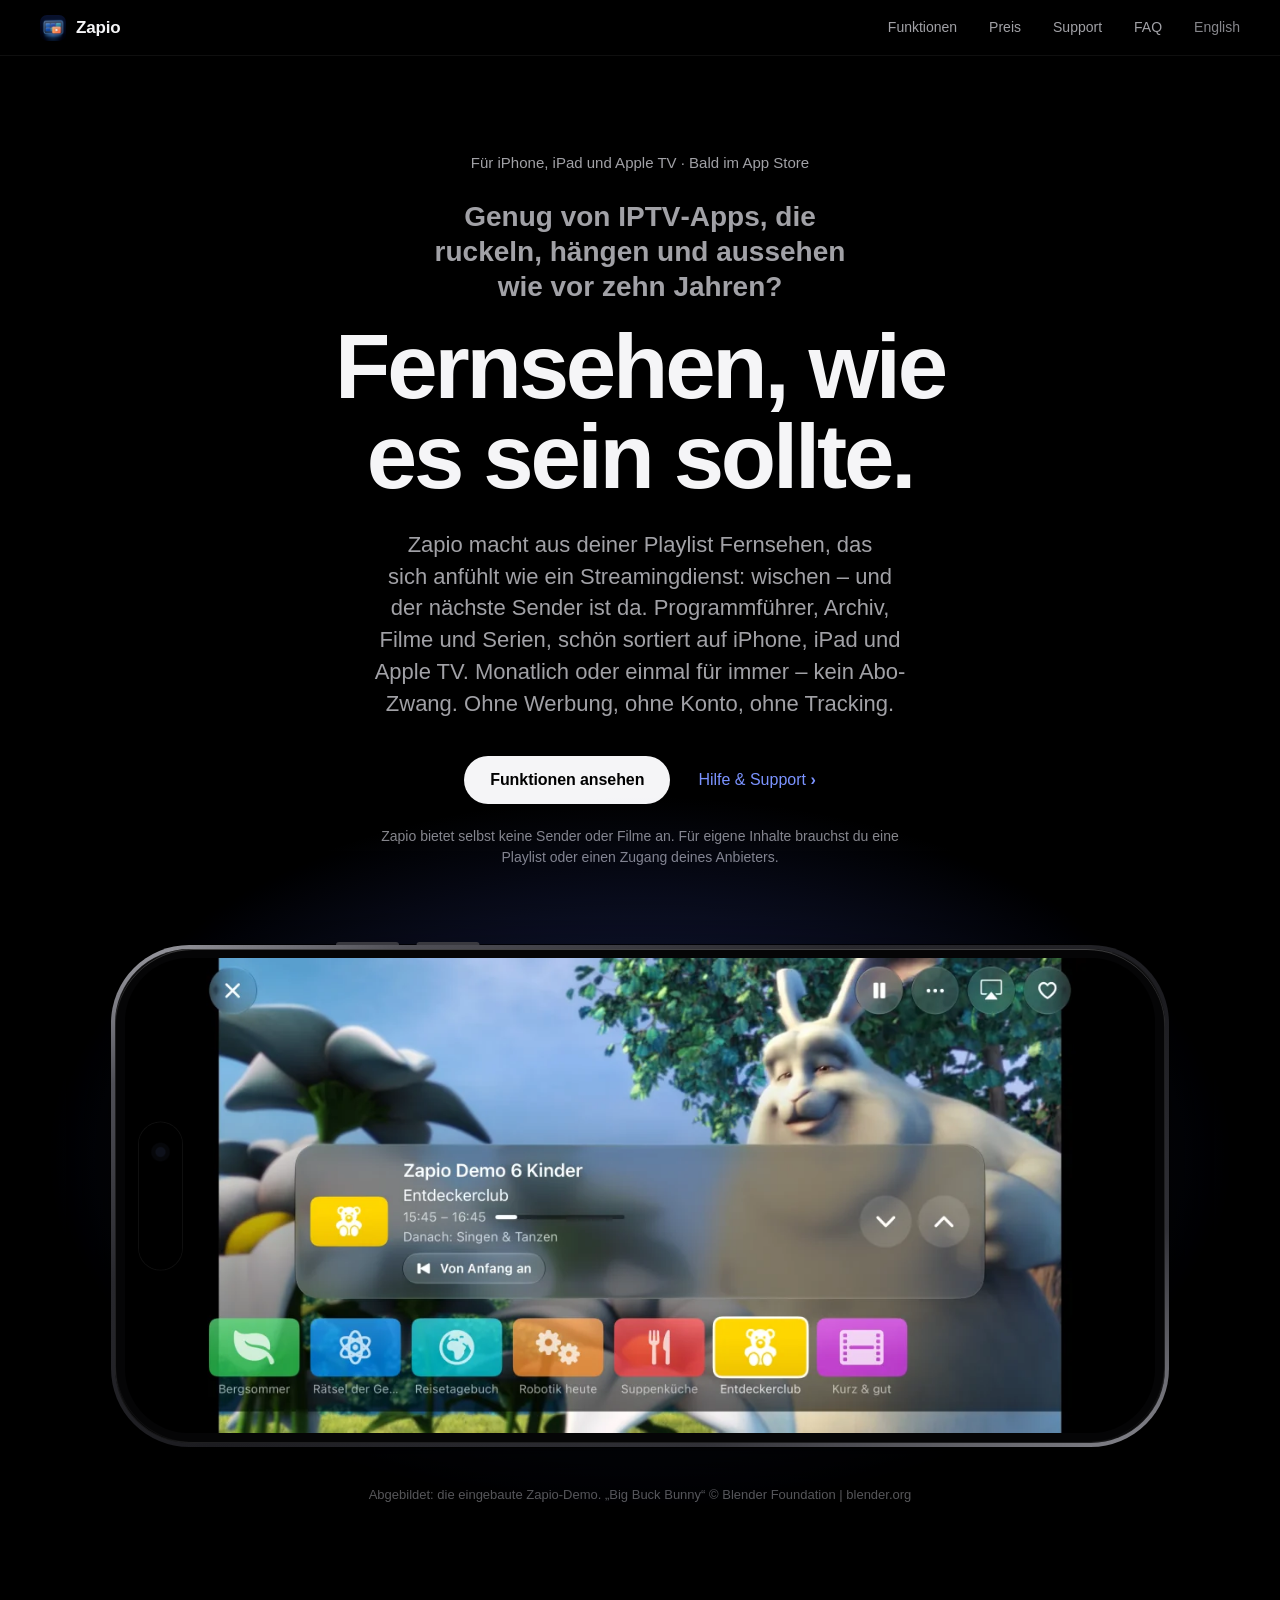
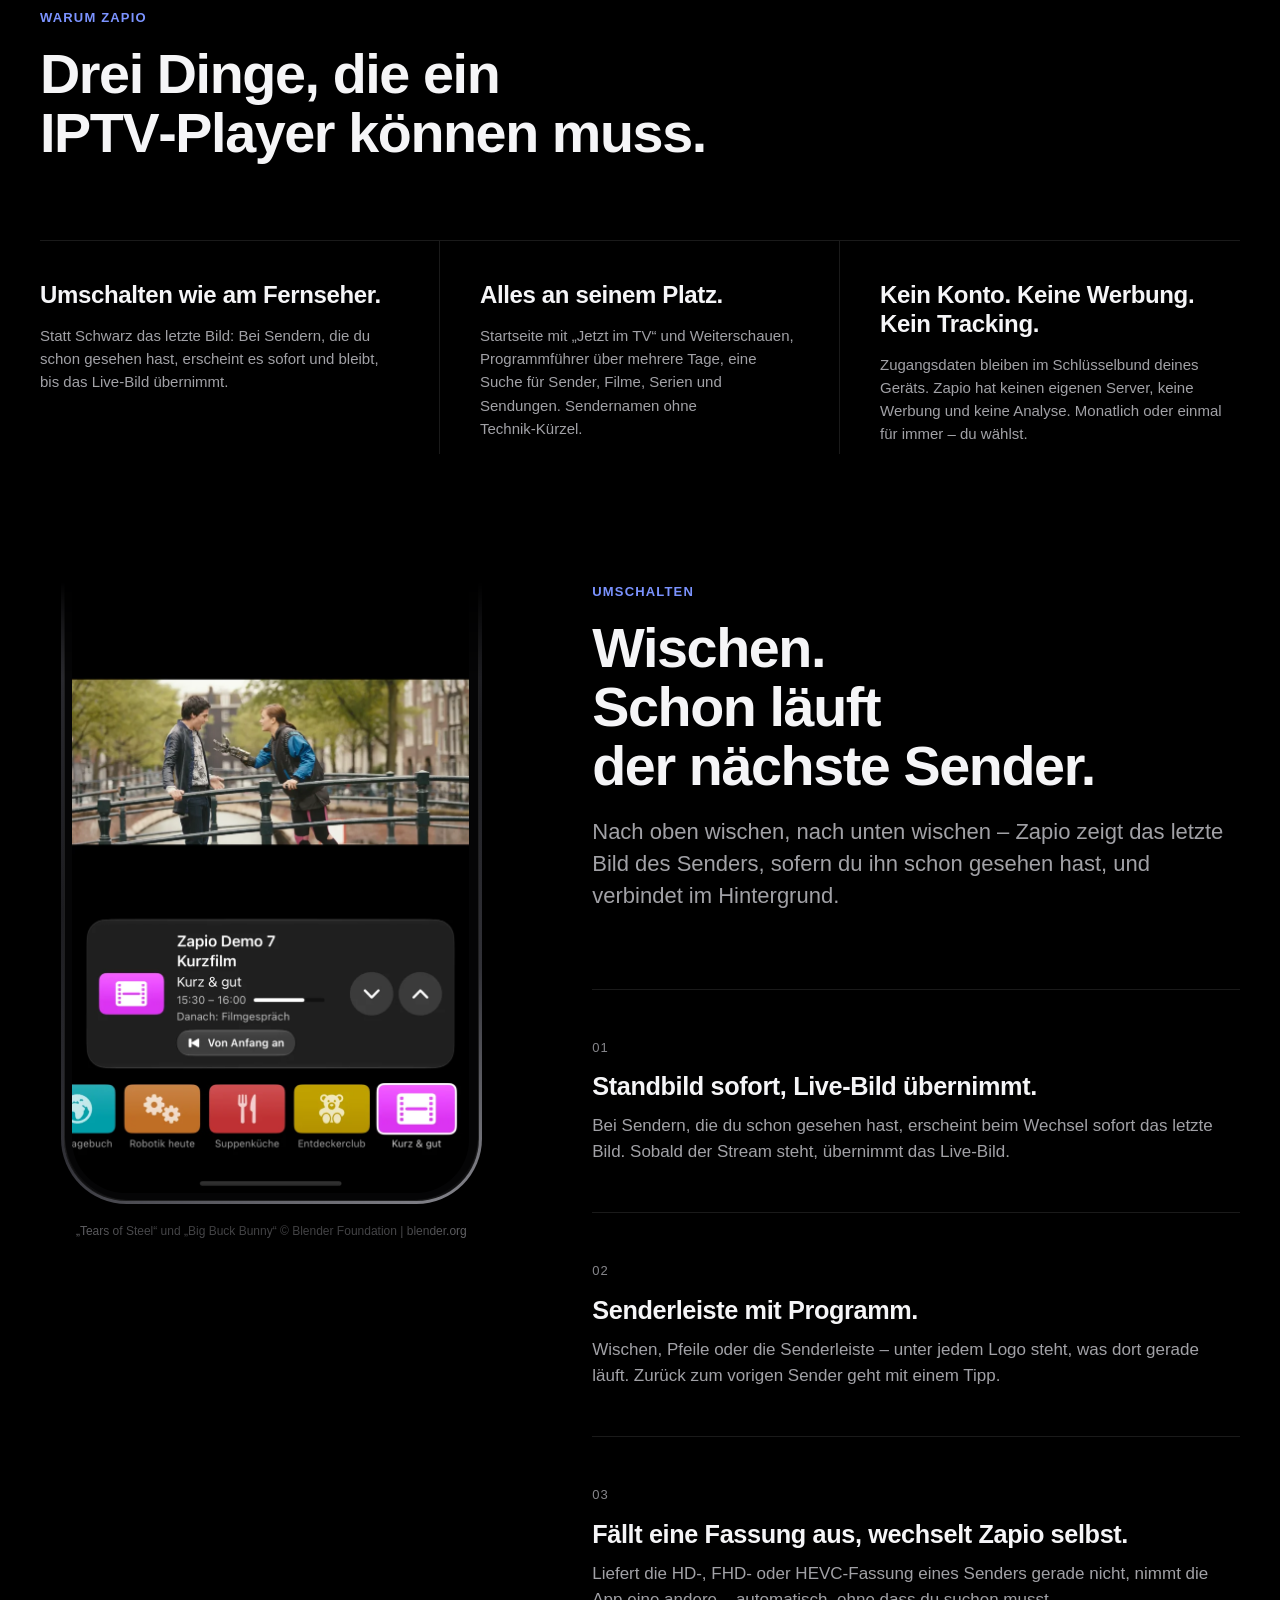
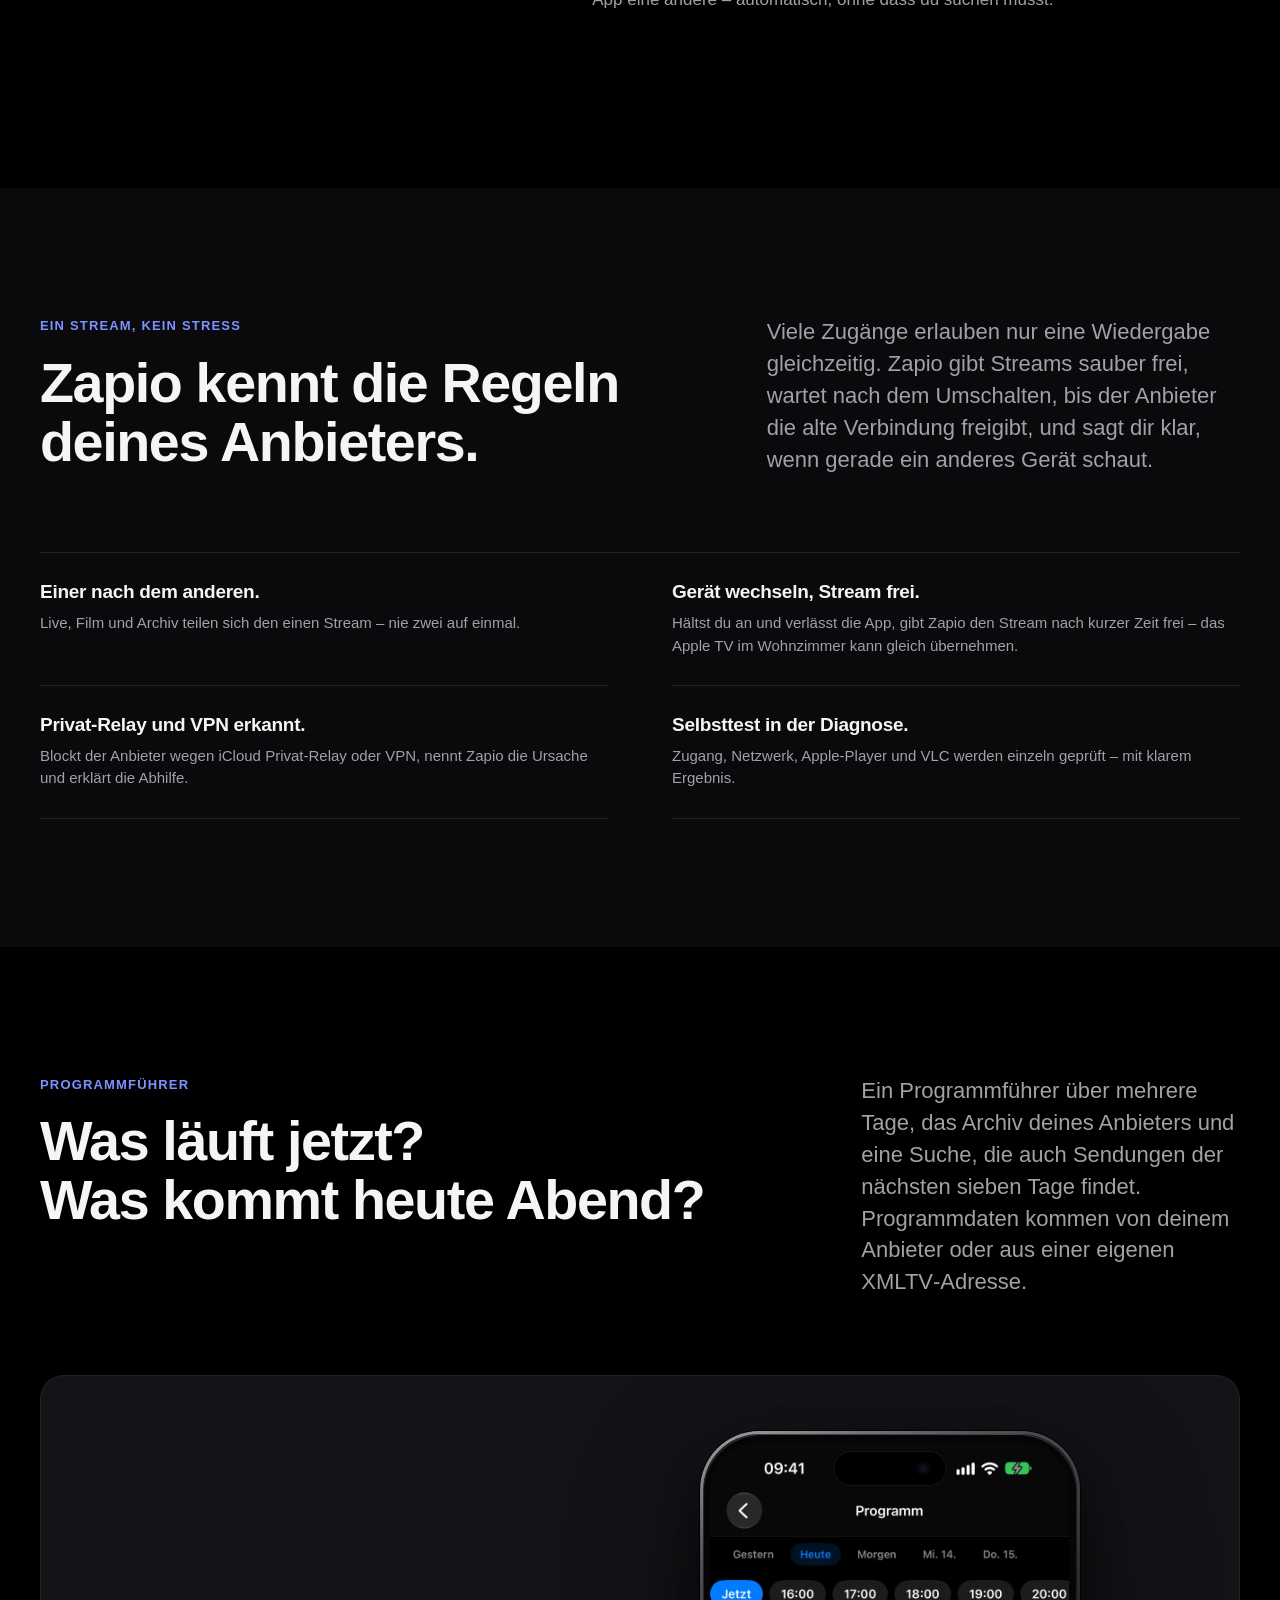
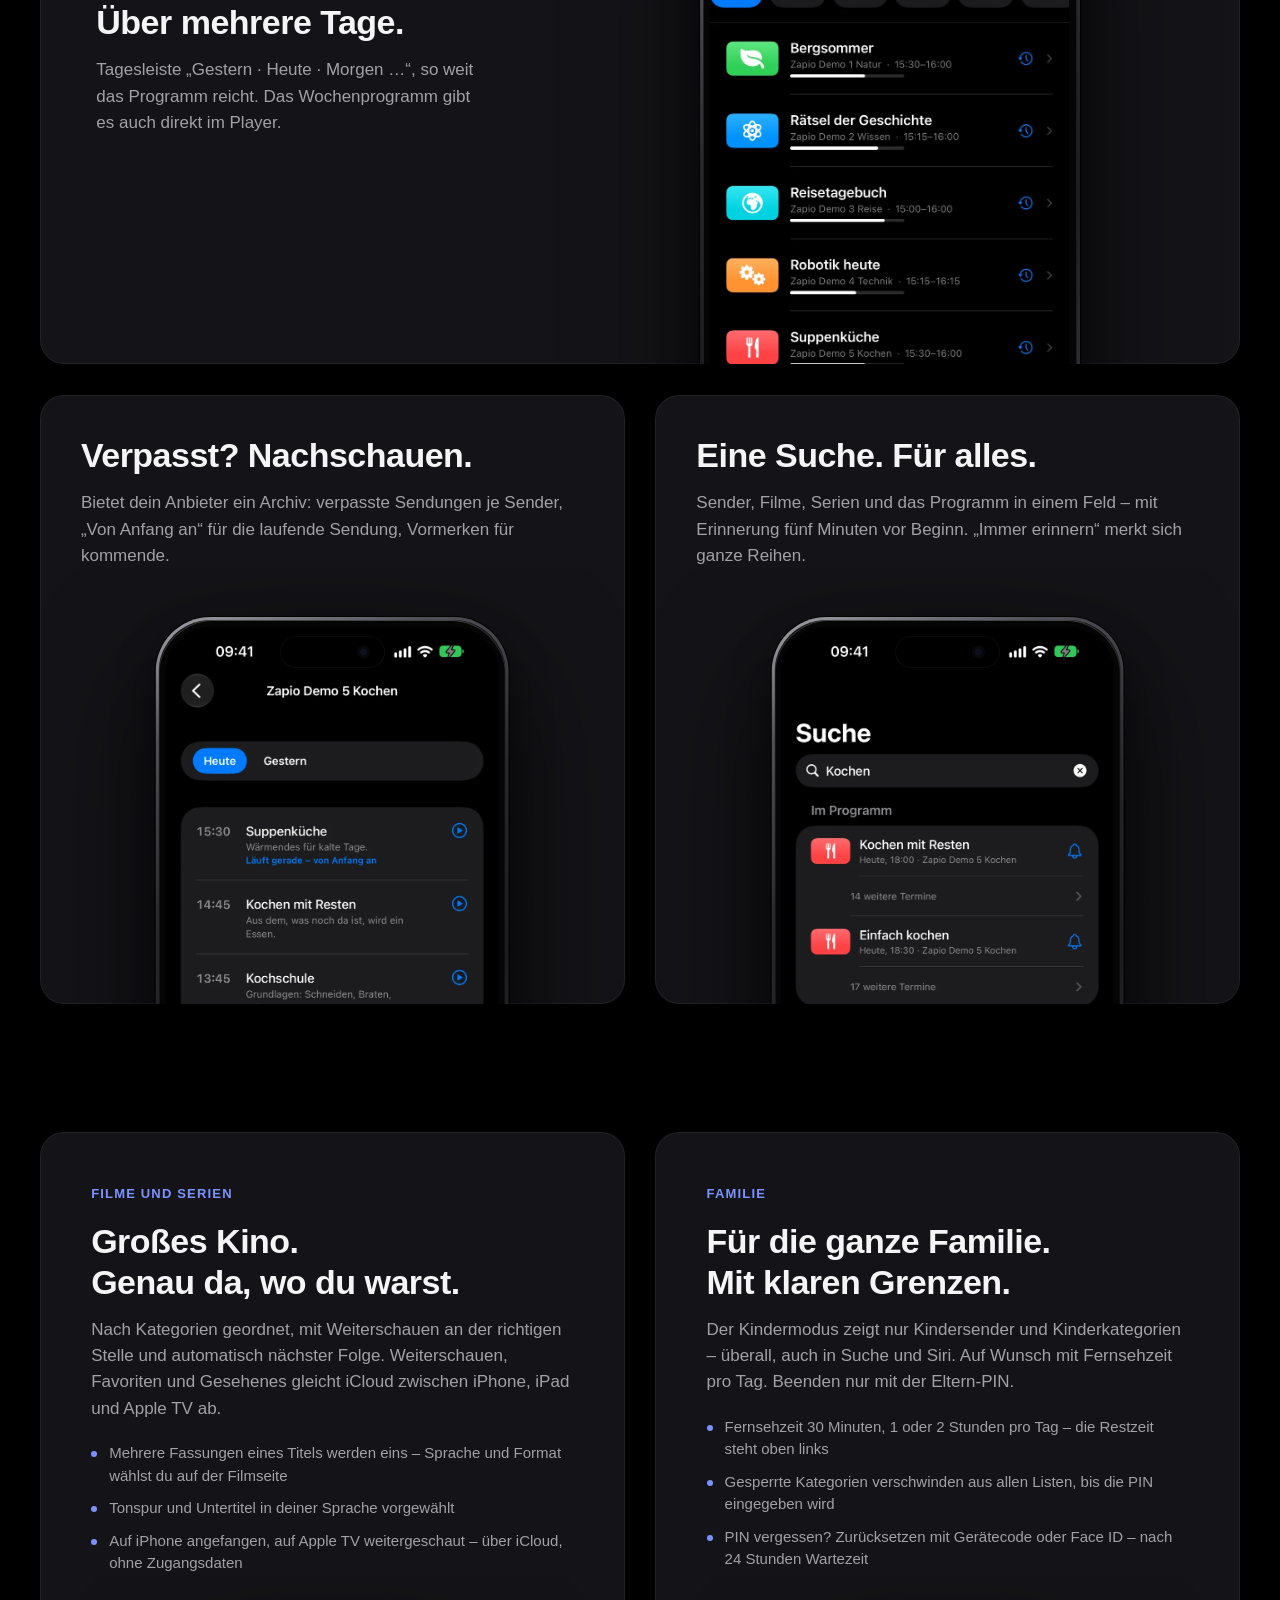
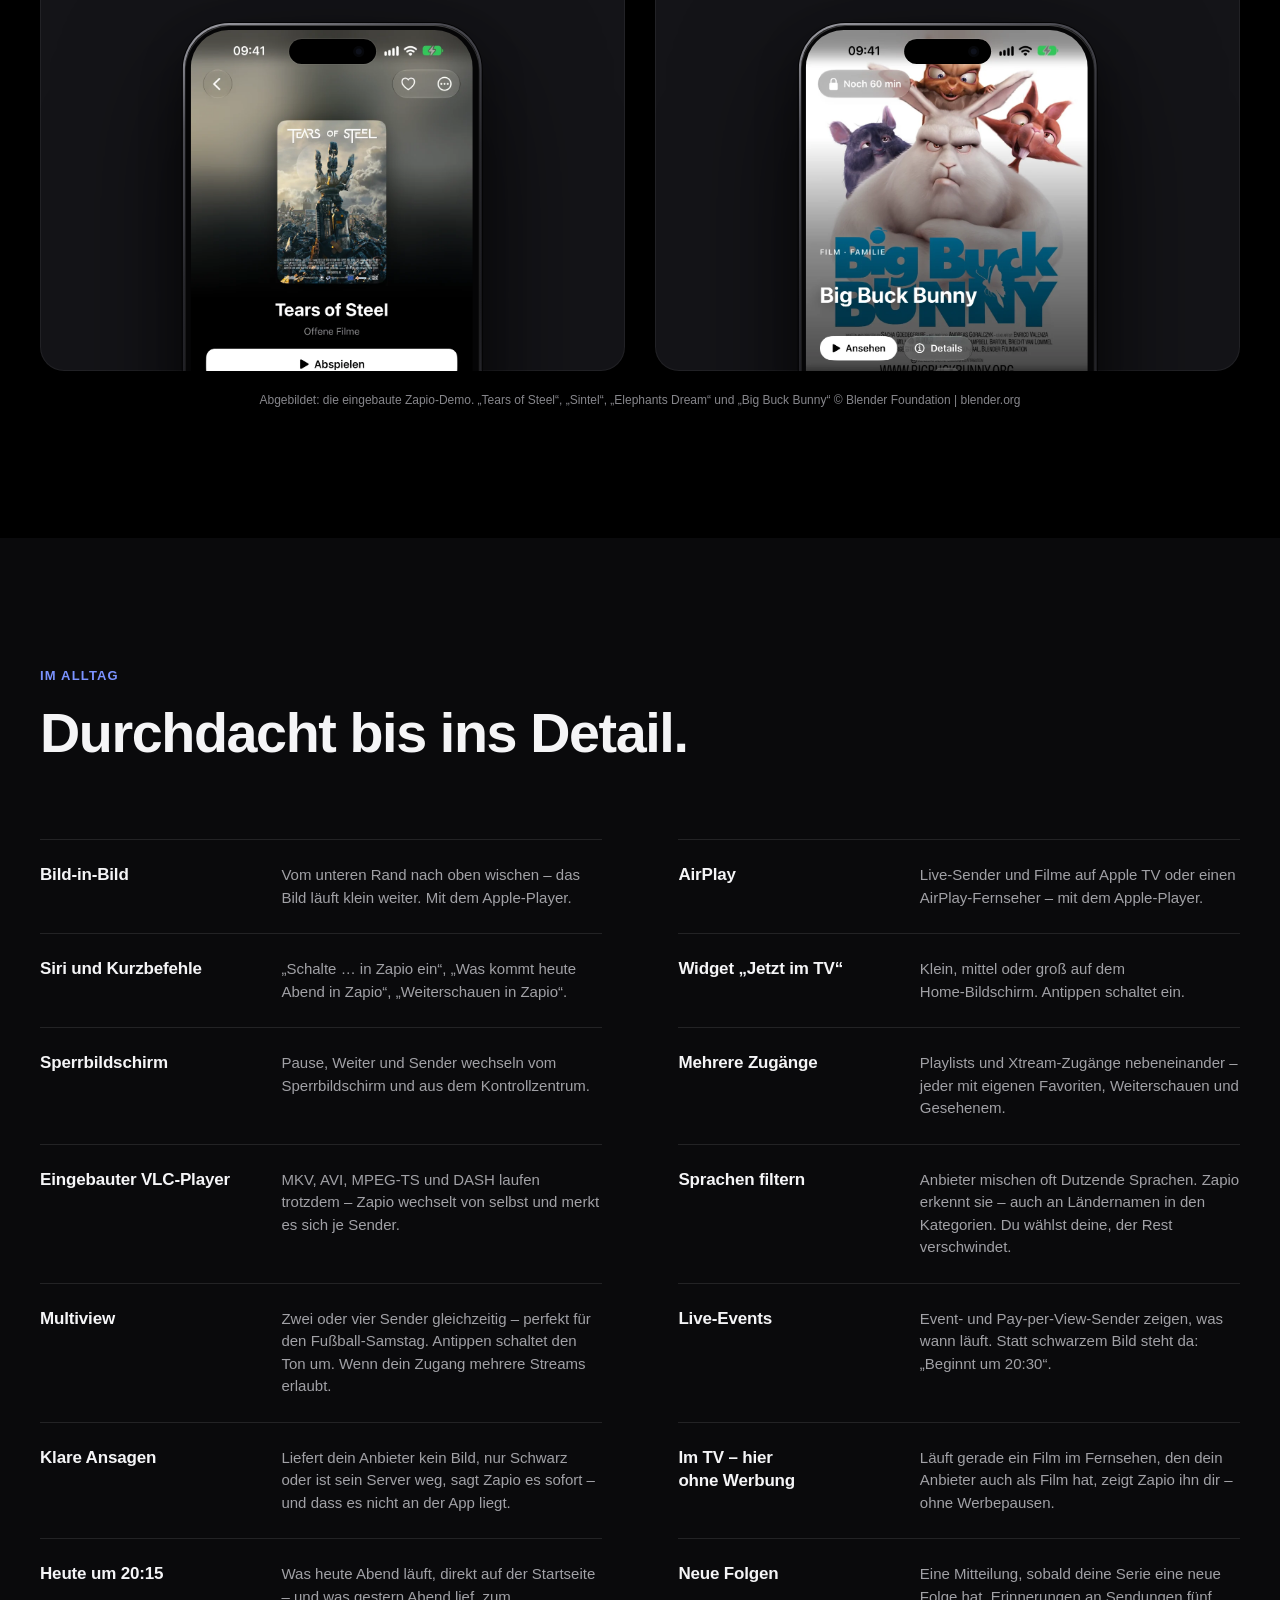
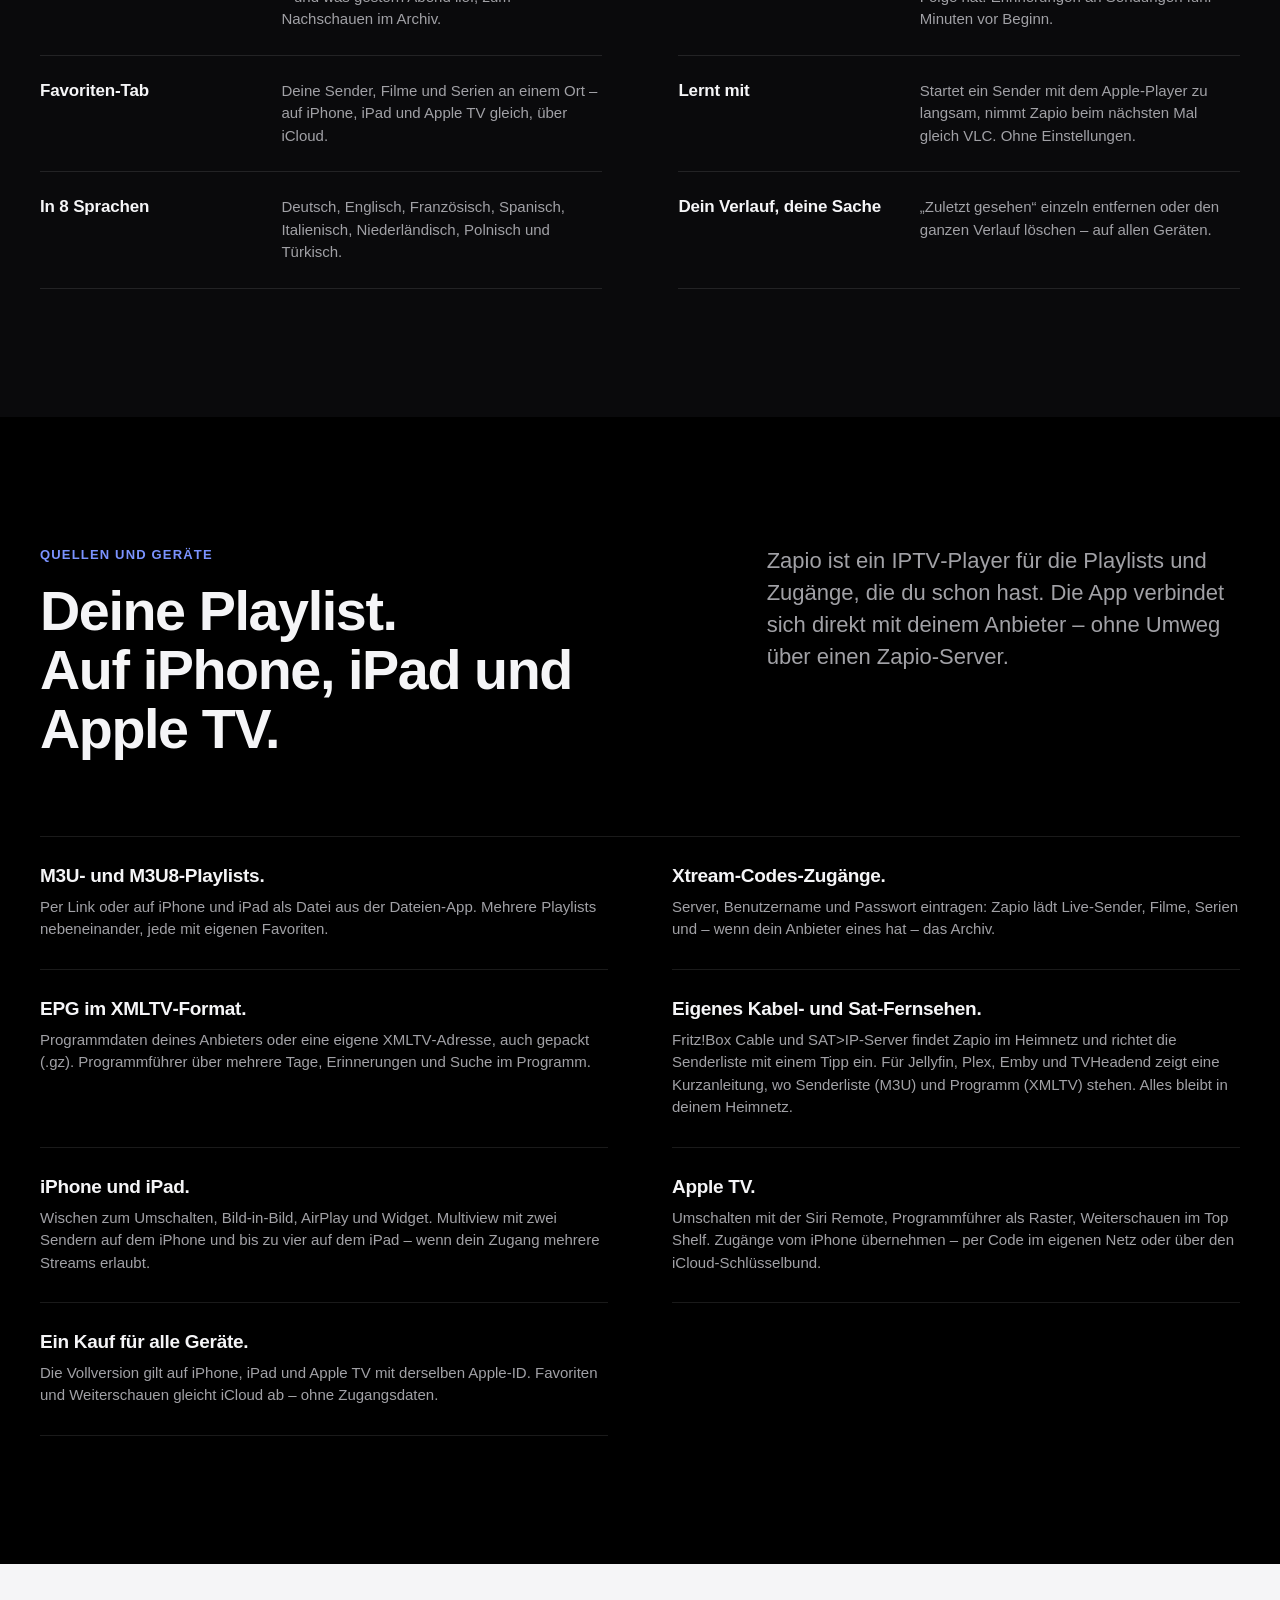
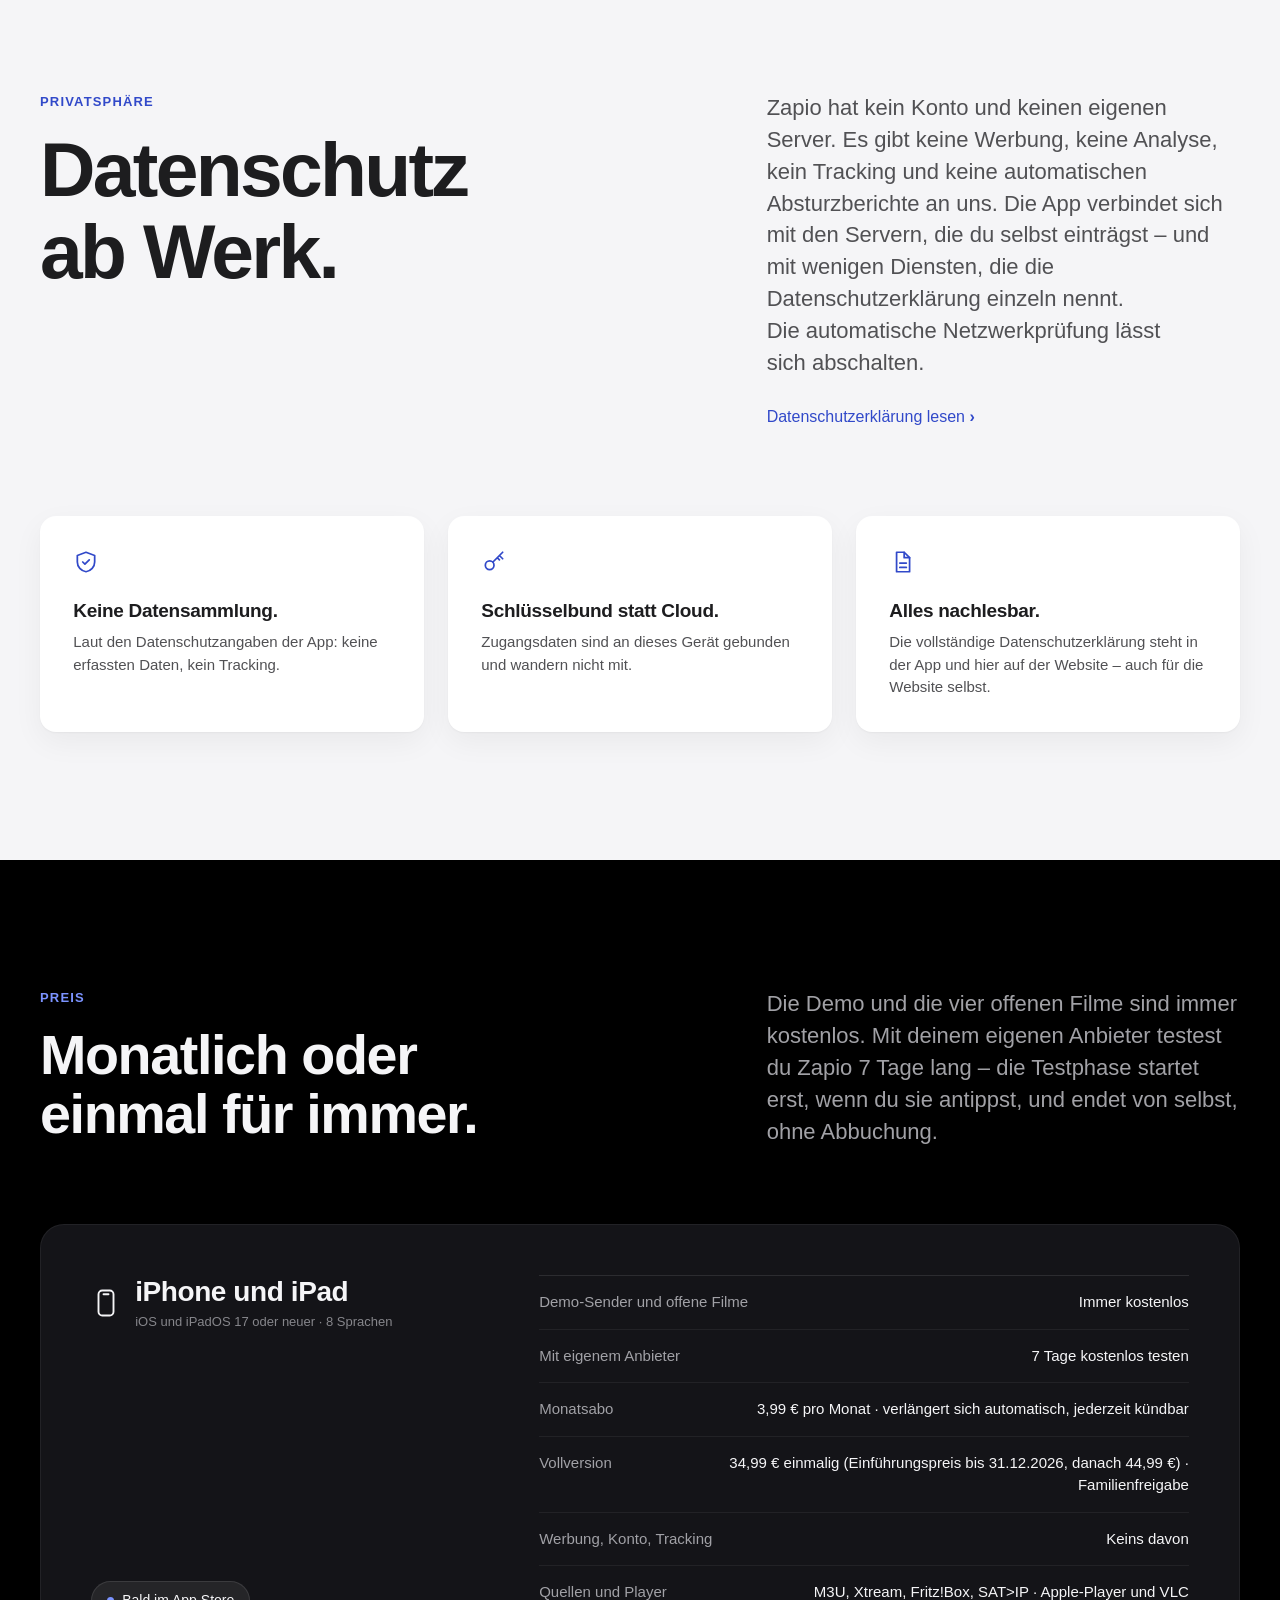
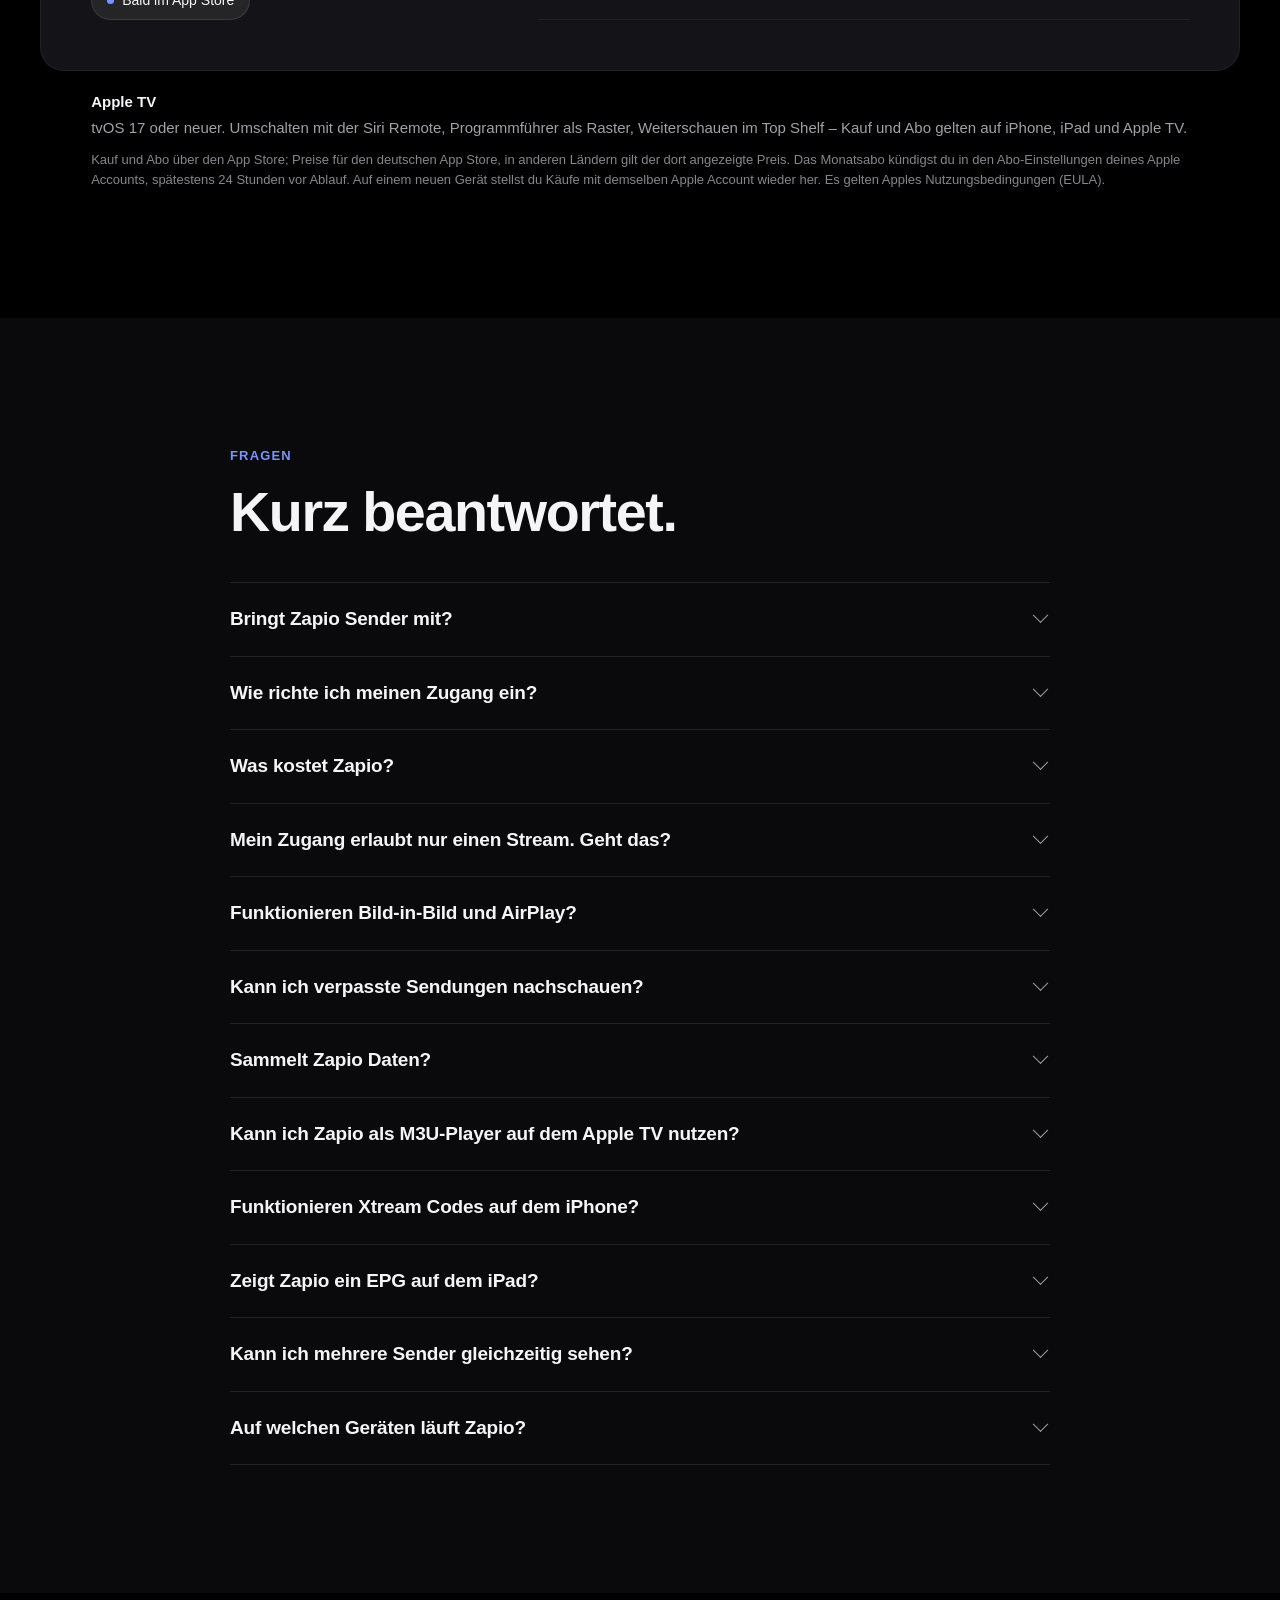
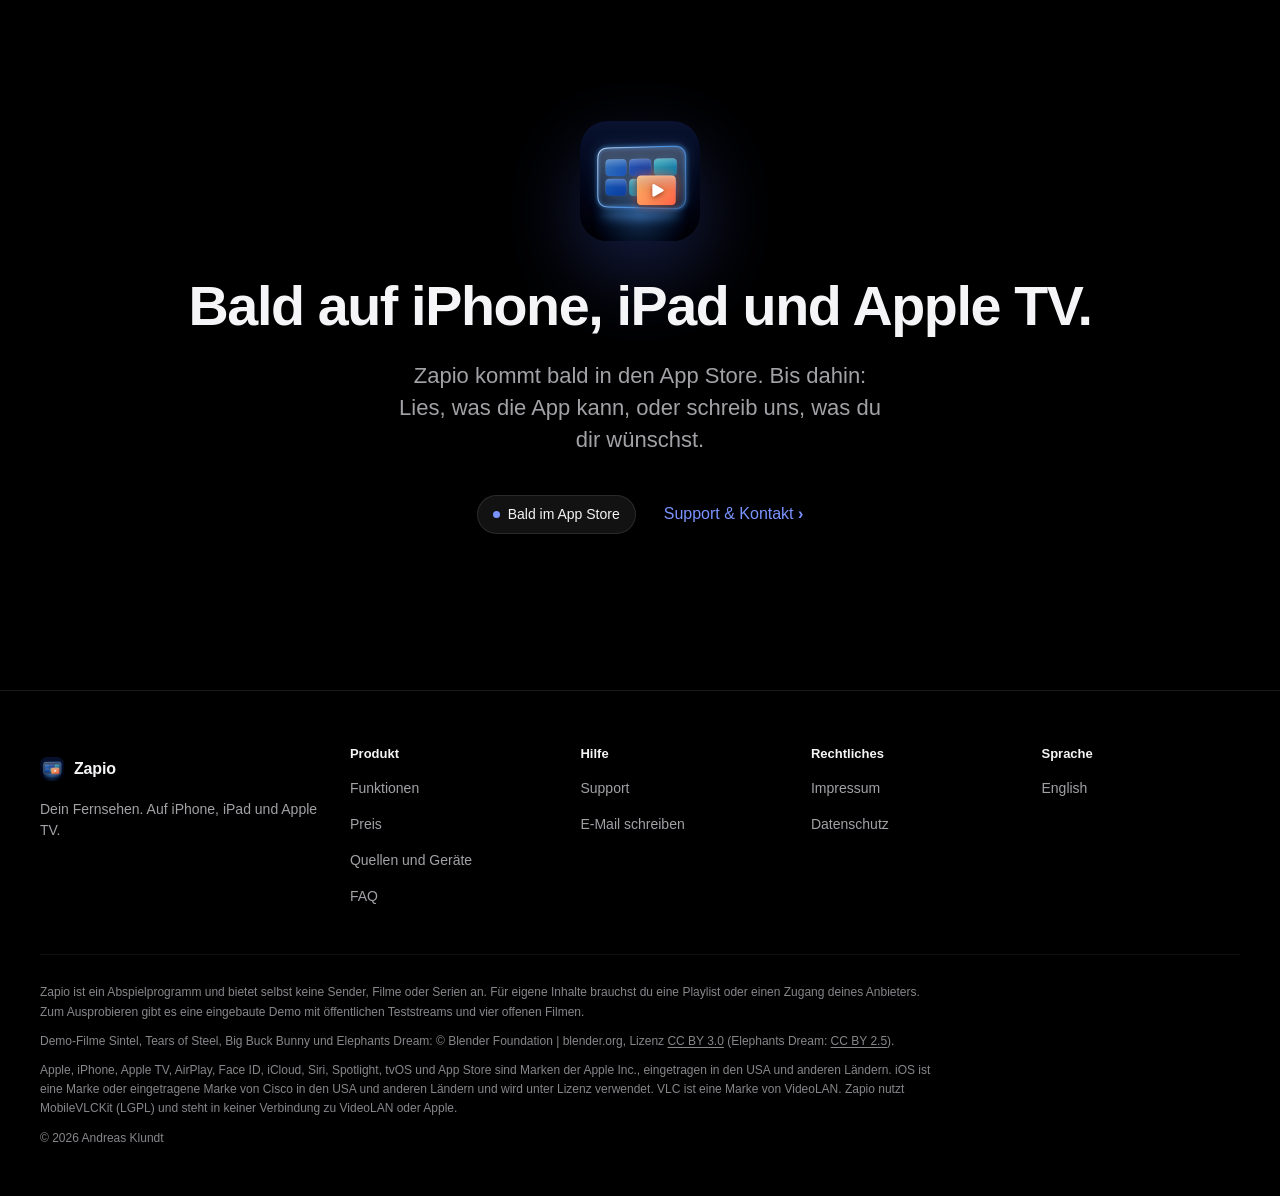
==== commit de7aad4a: "Website" ====
--- a/index.html
+++ b/index.html
@@ -4,7 +4,7 @@
 <meta charset="utf-8">
 <meta name="viewport" content="width=device-width, initial-scale=1, viewport-fit=cover">
 <title>Zapio – IPTV-Player für iPhone, iPad und Apple TV</title>
-<meta name="description" content="IPTV-Player für iPhone, iPad und Apple TV: M3U-Playlists und Xtream-Zugänge, EPG (XMLTV), Archiv und schnelles Umschalten. Kein Konto, kein Abo, kein Tracking.">
+<meta name="description" content="IPTV-Player für iPhone, iPad und Apple TV: M3U-Playlists und Xtream-Zugänge, EPG (XMLTV), Archiv und schnelles Umschalten. Kein Konto, kein Tracking, kein Abo-Zwang.">
 <meta name="color-scheme" content="dark">
 <meta name="theme-color" content="#000000">
 <meta name="referrer" content="strict-origin-when-cross-origin">
@@ -17,7 +17,7 @@
 <meta property="og:locale" content="de_DE">
 <meta property="og:locale:alternate" content="en_US">
 <meta property="og:title" content="Zapio – Fernsehen, wie es sein sollte.">
-<meta property="og:description" content="IPTV-Player für iPhone, iPad und Apple TV: M3U-Playlists und Xtream-Zugänge, EPG (XMLTV), Archiv und schnelles Umschalten. Kein Konto, kein Abo, kein Tracking.">
+<meta property="og:description" content="IPTV-Player für iPhone, iPad und Apple TV: M3U-Playlists und Xtream-Zugänge, EPG (XMLTV), Archiv und schnelles Umschalten. Kein Konto, kein Tracking, kein Abo-Zwang.">
 <meta property="og:url" content="https://zapio-app.github.io/">
 <meta property="og:image" content="https://zapio-app.github.io/img/og.jpg">
 <meta property="og:image:width" content="1200">
@@ -25,7 +25,7 @@
 <meta property="og:image:alt" content="Zapio im Querformat mit der eingebauten Demo: Live-Player mit Standbild aus Big Buck Bunny, Infokarte und Senderleiste">
 <meta name="twitter:card" content="summary_large_image">
 <meta name="twitter:title" content="Zapio – Fernsehen, wie es sein sollte.">
-<meta name="twitter:description" content="IPTV-Player für iPhone, iPad und Apple TV: M3U-Playlists und Xtream-Zugänge, EPG (XMLTV), Archiv und schnelles Umschalten. Kein Konto, kein Abo, kein Tracking.">
+<meta name="twitter:description" content="IPTV-Player für iPhone, iPad und Apple TV: M3U-Playlists und Xtream-Zugänge, EPG (XMLTV), Archiv und schnelles Umschalten. Kein Konto, kein Tracking, kein Abo-Zwang.">
 <meta name="twitter:image" content="https://zapio-app.github.io/img/og.jpg">
 <meta name="twitter:image:alt" content="Zapio im Querformat mit der eingebauten Demo: Live-Player mit Standbild aus Big Buck Bunny, Infokarte und Senderleiste">
 <link rel="icon" href="favicon-32.png" sizes="32x32" type="image/png">
@@ -34,7 +34,7 @@
 <link rel="stylesheet" href="css/site.css">
 <script>(function(d,w){if('IntersectionObserver' in w&&w.matchMedia&&!w.matchMedia('(prefers-reduced-motion: reduce)').matches)d.documentElement.classList.add('js');})(document,window);</script>
 <link rel="preload" as="image" type="image/webp" href="img/hero-1200.webp" imagesrcset="img/hero-1200.webp 1200w, img/hero-2400.webp 2400w" imagesizes="(max-width: 640px) 124vw, min(1240px, 84vw)" fetchpriority="high">
-<script type="application/ld+json">{"@context": "https://schema.org", "@graph": [{"@type": "Organization", "name": "Zapio", "founder": {"@type": "Person", "name": "Andreas Klundt"}, "email": "zapio.app@proton.me", "@id": "https://zapio-app.github.io/#org", "url": "https://zapio-app.github.io/", "logo": "https://zapio-app.github.io/icon.png"}, {"@type": "WebSite", "@id": "https://zapio-app.github.io/#website", "url": "https://zapio-app.github.io/", "name": "Zapio", "inLanguage": ["de", "en"], "publisher": {"@id": "https://zapio-app.github.io/#org"}}, {"@type": "SoftwareApplication", "name": "Zapio", "operatingSystem": "iOS 17.0, iPadOS 17.0", "applicationCategory": "MultimediaApplication", "applicationSubCategory": "IPTV Player", "description": "IPTV-Player für iPhone, iPad und Apple TV: M3U-Playlists und Xtream-Zugänge, EPG (XMLTV), Archiv und schnelles Umschalten. Kein Konto, kein Abo, kein Tracking.", "inLanguage": ["de", "en"], "featureList": ["M3U- und M3U8-Playlists", "Xtream-Codes-Zugänge", "EPG im XMLTV-Format", "Bild-in-Bild", "AirPlay", "Siri und Kurzbefehle", "Widget „Jetzt im TV“", "Sperrbildschirm", "Mehrere Zugänge", "Eingebauter VLC-Player", "Sprachen filtern", "Multiview", "Live-Events", "Klare Ansagen", "Im TV – hier ohne Werbung", "Heute um 20:15", "Neue Folgen", "Favoriten-Tab", "Lernt mit", "In 8 Sprachen", "Dein Verlauf, deine Sache"], "availableOnDevice": "iPhone, iPad", "@id": "https://zapio-app.github.io/#app-ios", "url": "https://zapio-app.github.io/", "image": "https://zapio-app.github.io/img/og.jpg", "screenshot": ["https://zapio-app.github.io/img/hero-1200.jpg", "https://zapio-app.github.io/img/player-800.jpg", "https://zapio-app.github.io/img/guide-800.jpg"], "publisher": {"@id": "https://zapio-app.github.io/#org"}}, {"@type": "SoftwareApplication", "name": "Zapio für Apple TV", "operatingSystem": "tvOS 17.0", "applicationCategory": "MultimediaApplication", "applicationSubCategory": "IPTV Player", "description": "IPTV-Player für iPhone, iPad und Apple TV: M3U-Playlists und Xtream-Zugänge, EPG (XMLTV), Archiv und schnelles Umschalten. Kein Konto, kein Abo, kein Tracking.", "inLanguage": ["de", "en"], "featureList": ["M3U- und M3U8-Playlists", "Xtream-Codes-Zugänge", "EPG im XMLTV-Format", "Bild-in-Bild", "AirPlay", "Siri und Kurzbefehle", "Widget „Jetzt im TV“", "Sperrbildschirm", "Mehrere Zugänge", "Eingebauter VLC-Player", "Sprachen filtern", "Multiview", "Live-Events", "Klare Ansagen", "Im TV – hier ohne Werbung", "Heute um 20:15", "Neue Folgen", "Favoriten-Tab", "Lernt mit", "In 8 Sprachen", "Dein Verlauf, deine Sache"], "availableOnDevice": "Apple TV", "@id": "https://zapio-app.github.io/#app-tvos", "url": "https://zapio-app.github.io/", "image": "https://zapio-app.github.io/img/og.jpg", "publisher": {"@id": "https://zapio-app.github.io/#org"}}, {"@type": "FAQPage", "mainEntity": [{"@type": "Question", "name": "Bringt Zapio Sender mit?", "acceptedAnswer": {"@type": "Answer", "text": "Nur zum Ausprobieren. Zapio ist ein Player und bietet selbst keine Sender an. Für eigene Inhalte brauchst du eine Playlist (M3U) oder einen Zugang deines Anbieters (Xtream). Die eingebaute Demo hat sieben erfundene Sender mit öffentlichen Teststreams und vier offene Filme."}}, {"@type": "Question", "name": "Wie richte ich meinen Zugang ein?", "acceptedAnswer": {"@type": "Answer", "text": "Playlist-Link einfügen oder Server, Benutzername und Passwort eintragen – Zapio erkennt die Art selbst. Auf iPhone und iPad geht auch eine Playlist-Datei aus der Dateien-App. Die Zugangsdaten bleiben im Schlüsselbund deines Geräts."}}, {"@type": "Question", "name": "Was kostet Zapio?", "acceptedAnswer": {"@type": "Answer", "text": "Die Demo ist immer kostenlos. Mit deinem Anbieter testest du 7 Tage kostenlos, danach ist die Vollversion ein einmaliger Kauf im App Store – kein Abo. Den Preis zeigt der App Store."}}, {"@type": "Question", "name": "Mein Zugang erlaubt nur einen Stream. Geht das?", "acceptedAnswer": {"@type": "Answer", "text": "Ja, dafür ist Zapio gebaut. Live, Film und Archiv teilen sich die eine Verbindung, und beim Umschalten wartet die App, bis der Anbieter die alte Verbindung freigibt. Läuft auf einem anderen Gerät etwas, sagt Zapio es dir."}}, {"@type": "Question", "name": "Funktionieren Bild-in-Bild und AirPlay?", "acceptedAnswer": {"@type": "Answer", "text": "Ja, mit dem Apple-Player – also bei Live-Sendern (HLS) und Filmen im MP4-Format. Formate wie MKV spielt Zapio über den eingebauten VLC-Player; dort gibt es kein Bild-in-Bild und kein AirPlay. Gibt es einen Film auch als MP4, wählt Zapio diese Fassung vor."}}, {"@type": "Question", "name": "Kann ich verpasste Sendungen nachschauen?", "acceptedAnswer": {"@type": "Answer", "text": "Wenn dein Anbieter ein Archiv anbietet, ja: „Verpasste Sendungen“ je Sender, „Von Anfang an“ im Player, und kommende Sendungen lassen sich vormerken. Wie weit das Archiv zurückreicht, bestimmt der Anbieter."}}, {"@type": "Question", "name": "Sammelt Zapio Daten?", "acceptedAnswer": {"@type": "Answer", "text": "Nein. Kein Konto, keine Werbung, keine Analyse, kein Tracking. Was du einträgst, bleibt auf deinem Gerät. Welche Server die App kontaktiert, nennt die Datenschutzerklärung einzeln. Poster-Infos und die automatische Netzwerkprüfung lassen sich abschalten."}}, {"@type": "Question", "name": "Kann ich Zapio als M3U-Player auf dem Apple TV nutzen?", "acceptedAnswer": {"@type": "Answer", "text": "Ja. Zapio läuft auch auf Apple TV (tvOS 17 oder neuer). Playlist-Link oder Xtream-Zugang trägst du dort direkt ein oder übernimmst ihn vom iPhone – per Code im selben Netzwerk oder über den iCloud-Schlüsselbund. Ein Kauf gilt auf iPhone, iPad und Apple TV."}}, {"@type": "Question", "name": "Funktionieren Xtream Codes auf dem iPhone?", "acceptedAnswer": {"@type": "Answer", "text": "Ja. Server, Benutzername und Passwort deines Anbieters eintragen – Zapio lädt darüber Live-Sender, Filme, Serien, das Programm und, wenn dein Anbieter eines hat, das Archiv."}}, {"@type": "Question", "name": "Zeigt Zapio ein EPG auf dem iPad?", "acceptedAnswer": {"@type": "Answer", "text": "Ja. Der Programmführer zeigt die Programmdaten (XMLTV) deines Anbieters über mehrere Tage – auf iPhone, iPad und Apple TV. Fehlt das Programm oder ist es lückenhaft, trägst du eine eigene XMLTV-Adresse ein, auch gepackt (.gz)."}}, {"@type": "Question", "name": "Kann ich mehrere Sender gleichzeitig sehen?", "acceptedAnswer": {"@type": "Answer", "text": "Ja, mit Multiview: auf iPad und Apple TV zwei oder vier Sender, auf dem iPhone zwei. Jeder Sender ist ein eigener Stream – Multiview gibt es deshalb nur, wenn dein Zugang mehrere Streams gleichzeitig erlaubt."}}, {"@type": "Question", "name": "Auf welchen Geräten läuft Zapio?", "acceptedAnswer": {"@type": "Answer", "text": "Auf iPhone und iPad ab iOS bzw. iPadOS 17 und auf Apple TV ab tvOS 17 – auf Deutsch, Englisch, Französisch, Spanisch, Italienisch, Niederländisch, Polnisch und Türkisch."}}], "@id": "https://zapio-app.github.io/#faq"}]}</script>
+<script type="application/ld+json">{"@context": "https://schema.org", "@graph": [{"@type": "Organization", "name": "Zapio", "founder": {"@type": "Person", "name": "Andreas Klundt"}, "email": "zapio.app@proton.me", "@id": "https://zapio-app.github.io/#org", "url": "https://zapio-app.github.io/", "logo": "https://zapio-app.github.io/icon.png"}, {"@type": "WebSite", "@id": "https://zapio-app.github.io/#website", "url": "https://zapio-app.github.io/", "name": "Zapio", "inLanguage": ["de", "en"], "publisher": {"@id": "https://zapio-app.github.io/#org"}}, {"@type": "SoftwareApplication", "name": "Zapio", "operatingSystem": "iOS 17.0, iPadOS 17.0", "applicationCategory": "MultimediaApplication", "applicationSubCategory": "IPTV Player", "description": "IPTV-Player für iPhone, iPad und Apple TV: M3U-Playlists und Xtream-Zugänge, EPG (XMLTV), Archiv und schnelles Umschalten. Kein Konto, kein Tracking, kein Abo-Zwang.", "inLanguage": ["de", "en"], "featureList": ["M3U- und M3U8-Playlists", "Xtream-Codes-Zugänge", "EPG im XMLTV-Format", "Bild-in-Bild", "AirPlay", "Siri und Kurzbefehle", "Widget „Jetzt im TV“", "Sperrbildschirm", "Mehrere Zugänge", "Eingebauter VLC-Player", "Sprachen filtern", "Multiview", "Live-Events", "Klare Ansagen", "Im TV – hier ohne Werbung", "Heute um 20:15", "Neue Folgen", "Favoriten-Tab", "Lernt mit", "In 8 Sprachen", "Dein Verlauf, deine Sache"], "availableOnDevice": "iPhone, iPad", "@id": "https://zapio-app.github.io/#app-ios", "url": "https://zapio-app.github.io/", "image": "https://zapio-app.github.io/img/og.jpg", "screenshot": ["https://zapio-app.github.io/img/hero-1200.jpg", "https://zapio-app.github.io/img/player-800.jpg", "https://zapio-app.github.io/img/guide-800.jpg"], "publisher": {"@id": "https://zapio-app.github.io/#org"}}, {"@type": "SoftwareApplication", "name": "Zapio für Apple TV", "operatingSystem": "tvOS 17.0", "applicationCategory": "MultimediaApplication", "applicationSubCategory": "IPTV Player", "description": "IPTV-Player für iPhone, iPad und Apple TV: M3U-Playlists und Xtream-Zugänge, EPG (XMLTV), Archiv und schnelles Umschalten. Kein Konto, kein Tracking, kein Abo-Zwang.", "inLanguage": ["de", "en"], "featureList": ["M3U- und M3U8-Playlists", "Xtream-Codes-Zugänge", "EPG im XMLTV-Format", "Bild-in-Bild", "AirPlay", "Siri und Kurzbefehle", "Widget „Jetzt im TV“", "Sperrbildschirm", "Mehrere Zugänge", "Eingebauter VLC-Player", "Sprachen filtern", "Multiview", "Live-Events", "Klare Ansagen", "Im TV – hier ohne Werbung", "Heute um 20:15", "Neue Folgen", "Favoriten-Tab", "Lernt mit", "In 8 Sprachen", "Dein Verlauf, deine Sache"], "availableOnDevice": "Apple TV", "@id": "https://zapio-app.github.io/#app-tvos", "url": "https://zapio-app.github.io/", "image": "https://zapio-app.github.io/img/og.jpg", "publisher": {"@id": "https://zapio-app.github.io/#org"}}, {"@type": "FAQPage", "mainEntity": [{"@type": "Question", "name": "Bringt Zapio Sender mit?", "acceptedAnswer": {"@type": "Answer", "text": "Nur zum Ausprobieren. Zapio ist ein Player und bietet selbst keine Sender an. Für eigene Inhalte brauchst du eine Playlist (M3U) oder einen Zugang deines Anbieters (Xtream). Die eingebaute Demo hat sieben erfundene Sender mit öffentlichen Teststreams und vier offene Filme."}}, {"@type": "Question", "name": "Wie richte ich meinen Zugang ein?", "acceptedAnswer": {"@type": "Answer", "text": "Playlist-Link einfügen oder Server, Benutzername und Passwort eintragen – Zapio erkennt die Art selbst. Auf iPhone und iPad geht auch eine Playlist-Datei aus der Dateien-App. Die Zugangsdaten bleiben im Schlüsselbund deines Geräts."}}, {"@type": "Question", "name": "Was kostet Zapio?", "acceptedAnswer": {"@type": "Answer", "text": "Die Demo ist immer kostenlos. Mit deinem Anbieter testest du 7 Tage kostenlos. Danach wählst du – kein Abo-Zwang: das Monatsabo für 3,99 € pro Monat (verlängert sich automatisch, jederzeit kündbar) oder die Vollversion als einmaliger Kauf für 34,99 € (Einführungspreis bis 31.12.2026, danach 44,99 €) mit Familienfreigabe und allen 1.x-Updates. Preise für den deutschen App Store."}}, {"@type": "Question", "name": "Mein Zugang erlaubt nur einen Stream. Geht das?", "acceptedAnswer": {"@type": "Answer", "text": "Ja, dafür ist Zapio gebaut. Live, Film und Archiv teilen sich die eine Verbindung, und beim Umschalten wartet die App, bis der Anbieter die alte Verbindung freigibt. Läuft auf einem anderen Gerät etwas, sagt Zapio es dir."}}, {"@type": "Question", "name": "Funktionieren Bild-in-Bild und AirPlay?", "acceptedAnswer": {"@type": "Answer", "text": "Ja, mit dem Apple-Player – also bei Live-Sendern (HLS) und Filmen im MP4-Format. Formate wie MKV spielt Zapio über den eingebauten VLC-Player; dort gibt es kein Bild-in-Bild und kein AirPlay. Gibt es einen Film auch als MP4, wählt Zapio diese Fassung vor."}}, {"@type": "Question", "name": "Kann ich verpasste Sendungen nachschauen?", "acceptedAnswer": {"@type": "Answer", "text": "Wenn dein Anbieter ein Archiv anbietet, ja: „Verpasste Sendungen“ je Sender, „Von Anfang an“ im Player, und kommende Sendungen lassen sich vormerken. Wie weit das Archiv zurückreicht, bestimmt der Anbieter."}}, {"@type": "Question", "name": "Sammelt Zapio Daten?", "acceptedAnswer": {"@type": "Answer", "text": "Nein. Kein Konto, keine Werbung, keine Analyse, kein Tracking. Was du einträgst, bleibt auf deinem Gerät. Welche Server die App kontaktiert, nennt die Datenschutzerklärung einzeln. Die automatische Netzwerkprüfung lässt sich abschalten."}}, {"@type": "Question", "name": "Kann ich Zapio als M3U-Player auf dem Apple TV nutzen?", "acceptedAnswer": {"@type": "Answer", "text": "Ja. Zapio läuft auch auf Apple TV (tvOS 17 oder neuer). Playlist-Link oder Xtream-Zugang trägst du dort direkt ein oder übernimmst ihn vom iPhone – per Code im selben Netzwerk oder über den iCloud-Schlüsselbund. Ein Kauf gilt auf iPhone, iPad und Apple TV."}}, {"@type": "Question", "name": "Funktionieren Xtream Codes auf dem iPhone?", "acceptedAnswer": {"@type": "Answer", "text": "Ja. Server, Benutzername und Passwort deines Anbieters eintragen – Zapio lädt darüber Live-Sender, Filme, Serien, das Programm und, wenn dein Anbieter eines hat, das Archiv."}}, {"@type": "Question", "name": "Zeigt Zapio ein EPG auf dem iPad?", "acceptedAnswer": {"@type": "Answer", "text": "Ja. Der Programmführer zeigt die Programmdaten (XMLTV) deines Anbieters über mehrere Tage – auf iPhone, iPad und Apple TV. Fehlt das Programm oder ist es lückenhaft, trägst du eine eigene XMLTV-Adresse ein, auch gepackt (.gz)."}}, {"@type": "Question", "name": "Kann ich mehrere Sender gleichzeitig sehen?", "acceptedAnswer": {"@type": "Answer", "text": "Ja, mit Multiview: auf iPad und Apple TV zwei oder vier Sender, auf dem iPhone zwei. Jeder Sender ist ein eigener Stream – Multiview gibt es deshalb nur, wenn dein Zugang mehrere Streams gleichzeitig erlaubt."}}, {"@type": "Question", "name": "Auf welchen Geräten läuft Zapio?", "acceptedAnswer": {"@type": "Answer", "text": "Auf iPhone und iPad ab iOS bzw. iPadOS 17 und auf Apple TV ab tvOS 17 – auf Deutsch, Englisch, Französisch, Spanisch, Italienisch, Niederländisch, Polnisch und Türkisch."}}], "@id": "https://zapio-app.github.io/#faq"}]}</script>
 </head>
 <body>
 <a class="skip" href="#main">Zum Inhalt springen</a>
@@ -49,7 +49,7 @@
     <p class="eyebrow">Für iPhone, iPad und Apple&nbsp;TV&nbsp;·&nbsp;Bald im App&nbsp;Store</p>
     <p class="hook">Genug von IPTV‑Apps, die ruckeln, hängen und aussehen wie vor zehn&nbsp;Jahren?</p>
     <h1>Fernsehen, wie es sein sollte.</h1>
-    <p class="lead">Zapio macht aus deiner Playlist Fernsehen, das sich anfühlt wie ein Streamingdienst: wischen – und der nächste Sender ist da. Programmführer, Archiv, Filme und Serien, schön sortiert auf iPhone, iPad und Apple&nbsp;TV. Einmal kaufen, kein Abo. Ohne Werbung, ohne Konto, ohne Tracking.</p>
+    <p class="lead">Zapio macht aus deiner Playlist Fernsehen, das sich anfühlt wie ein Streamingdienst: wischen – und der nächste Sender ist da. Programmführer, Archiv, Filme und Serien, schön sortiert auf iPhone, iPad und Apple&nbsp;TV. Monatlich oder einmal für immer – kein Abo-Zwang. Ohne Werbung, ohne Konto, ohne Tracking.</p>
     <div class="cta"><a class="btn" href="#funktionen">Funktionen ansehen</a><a class="link" href="support.html">Hilfe &amp; Support</a></div>
     <p class="note">Zapio bietet selbst keine Sender oder Filme an. Für eigene Inhalte brauchst du eine Playlist oder einen Zugang deines Anbieters.</p>
   </div>
@@ -60,7 +60,7 @@
 <section id="funktionen" aria-labelledby="h-why">
   <div class="wrap">
     <div class="sec-head reveal"><p class="kicker">Warum Zapio</p><h2 id="h-why">Drei Dinge, die ein IPTV‑Player können muss.</h2></div>
-    <ul class="pillars reveal"><li><h3>Umschalten wie am Fernseher.</h3><p>Statt Schwarz das letzte Bild: Bei Sendern, die du schon gesehen hast, erscheint es sofort und bleibt, bis das Live‑Bild übernimmt.</p></li><li><h3>Alles an seinem Platz.</h3><p>Startseite mit „Jetzt im TV“ und Weiterschauen, Programmführer über mehrere Tage, eine Suche für Sender, Filme, Serien und Sendungen. Sendernamen ohne Technik‑Kürzel.</p></li><li><h3>Kein Konto. Kein Abo.<br>Kein Tracking.</h3><p>Zugangsdaten bleiben im Schlüsselbund deines Geräts. Zapio hat keinen eigenen Server, keine Werbung und keine Analyse. Einmal kaufen, fertig.</p></li></ul>
+    <ul class="pillars reveal"><li><h3>Umschalten wie am Fernseher.</h3><p>Statt Schwarz das letzte Bild: Bei Sendern, die du schon gesehen hast, erscheint es sofort und bleibt, bis das Live‑Bild übernimmt.</p></li><li><h3>Alles an seinem Platz.</h3><p>Startseite mit „Jetzt im TV“ und Weiterschauen, Programmführer über mehrere Tage, eine Suche für Sender, Filme, Serien und Sendungen. Sendernamen ohne Technik‑Kürzel.</p></li><li><h3>Kein Konto. Keine Werbung.<br>Kein Tracking.</h3><p>Zugangsdaten bleiben im Schlüsselbund deines Geräts. Zapio hat keinen eigenen Server, keine Werbung und keine Analyse. Monatlich oder einmal für immer – du wählst.</p></li></ul>
   </div>
 </section>
 
@@ -112,27 +112,27 @@
 <section class="light" aria-labelledby="h-priv">
   <div class="wrap">
     <div class="split reveal"><div><p class="kicker">Privatsphäre</p><h2 id="h-priv">Datenschutz ab Werk.</h2></div>
-      <div><p class="lead">Zapio hat kein Konto und keinen eigenen Server. Es gibt keine Werbung, keine Analyse, kein Tracking und keine automatischen Absturzberichte an uns. Die App verbindet sich mit den Servern, die du selbst einträgst – und mit wenigen Diensten, die die Datenschutzerklärung einzeln nennt. Poster‑Infos und die automatische Netzwerkprüfung lassen sich abschalten.</p><p style="margin-top:16px"><a class="link" href="datenschutz.html">Datenschutzerklärung lesen</a></p></div></div>
+      <div><p class="lead">Zapio hat kein Konto und keinen eigenen Server. Es gibt keine Werbung, keine Analyse, kein Tracking und keine automatischen Absturzberichte an uns. Die App verbindet sich mit den Servern, die du selbst einträgst – und mit wenigen Diensten, die die Datenschutzerklärung einzeln nennt. Die automatische Netzwerkprüfung lässt sich abschalten.</p><p style="margin-top:16px"><a class="link" href="datenschutz.html">Datenschutzerklärung lesen</a></p></div></div>
     <ul class="trust reveal"><li><svg viewBox="0 0 24 24" aria-hidden="true"><path d="M12 3 4 6v6c0 4.5 3.4 8.3 8 9 4.6-.7 8-4.5 8-9V6l-8-3z"/><path d="m9 12 2 2 4-4"/></svg><h3>Keine Datensammlung.</h3><p>Laut den Datenschutzangaben der App: keine erfassten Daten, kein Tracking.</p></li><li><svg viewBox="0 0 24 24" aria-hidden="true"><circle cx="8" cy="15" r="4"/><path d="m11 12 9-9M17 6l3 3M15 8l2 2"/></svg><h3>Schlüsselbund statt Cloud.</h3><p>Zugangsdaten sind an dieses Gerät gebunden und wandern nicht mit.</p></li><li><svg viewBox="0 0 24 24" aria-hidden="true"><path d="M7 3h7l5 5v13H7z"/><path d="M14 3v5h5M10 13h6M10 17h6"/></svg><h3>Alles nachlesbar.</h3><p>Die vollständige Datenschutzerklärung steht in der App und hier auf der Website – auch für die Website selbst.</p></li></ul>
   </div>
 </section>
 
 <section id="preis" aria-labelledby="h-price">
   <div class="wrap">
-    <div class="split reveal"><div><p class="kicker">Preis</p><h2 id="h-price">Ein Kauf.<br>Kein Abo.</h2></div><p class="lead">Die Demo und die vier offenen Filme sind immer kostenlos. Mit deinem eigenen Anbieter testest du Zapio 7&nbsp;Tage lang – die Testphase startet erst, wenn du sie antippst, und endet von selbst, ohne Abbuchung.</p></div>
+    <div class="split reveal"><div><p class="kicker">Preis</p><h2 id="h-price">Monatlich oder<br>einmal für immer.</h2></div><p class="lead">Die Demo und die vier offenen Filme sind immer kostenlos. Mit deinem eigenen Anbieter testest du Zapio 7&nbsp;Tage lang – die Testphase startet erst, wenn du sie antippst, und endet von selbst, ohne Abbuchung.</p></div>
     <article class="plan reveal">
       <div class="head"><div class="platform"><svg viewBox="0 0 24 24" aria-hidden="true"><rect x="6" y="2" width="12" height="20" rx="3"/><path d="M10 5h4"/></svg><div><h3>iPhone und iPad</h3><span>iOS und iPadOS&nbsp;17 oder neuer · 8&nbsp;Sprachen</span></div></div><span class="pill">Bald im App&nbsp;Store</span></div>
-      <dl><div><dt>Demo‑Sender und offene Filme</dt><dd>Immer kostenlos</dd></div><div><dt>Mit eigenem Anbieter</dt><dd>7&nbsp;Tage kostenlos testen</dd></div><div><dt>Danach</dt><dd>Einmalkauf, kein Abo</dd></div><div><dt>Werbung, Konto, Tracking</dt><dd>Keins davon</dd></div><div><dt>Quellen und Player</dt><dd>M3U, Xtream, Fritz!Box, SAT>IP · Apple‑Player und VLC</dd></div></dl>
+      <dl><div><dt>Demo‑Sender und offene Filme</dt><dd>Immer kostenlos</dd></div><div><dt>Mit eigenem Anbieter</dt><dd>7&nbsp;Tage kostenlos testen</dd></div><div><dt>Monatsabo</dt><dd>3,99&nbsp;€ pro Monat · verlängert sich automatisch, jederzeit kündbar</dd></div><div><dt>Vollversion</dt><dd>34,99&nbsp;€ einmalig (Einführungspreis bis 31.12.2026, danach 44,99&nbsp;€) · Familienfreigabe</dd></div><div><dt>Werbung, Konto, Tracking</dt><dd>Keins davon</dd></div><div><dt>Quellen und Player</dt><dd>M3U, Xtream, Fritz!Box, SAT>IP · Apple‑Player und VLC</dd></div></dl>
     </article>
-    <div class="tvline"><h3>Apple&nbsp;TV</h3><p>tvOS&nbsp;17 oder neuer. Umschalten mit der Siri Remote, Programmführer als Raster, Weiterschauen im Top Shelf – ein Kauf gilt auf iPhone, iPad und Apple&nbsp;TV.</p></div>
-    <p class="meta plans-foot">Kauf über den App&nbsp;Store. Auf einem neuen Gerät stellst du ihn mit derselben Apple‑ID wieder her. Den Preis zeigt der App&nbsp;Store.</p>
+    <div class="tvline"><h3>Apple&nbsp;TV</h3><p>tvOS&nbsp;17 oder neuer. Umschalten mit der Siri Remote, Programmführer als Raster, Weiterschauen im Top Shelf – Kauf und Abo gelten auf iPhone, iPad und Apple&nbsp;TV.</p></div>
+    <p class="meta plans-foot">Kauf und Abo über den App&nbsp;Store; Preise für den deutschen App&nbsp;Store, in anderen Ländern gilt der dort angezeigte Preis. Das Monatsabo kündigst du in den Abo-Einstellungen deines Apple Accounts, spätestens 24&nbsp;Stunden vor Ablauf. Auf einem neuen Gerät stellst du Käufe mit demselben Apple Account wieder her. Es gelten Apples <a href="https://www.apple.com/legal/internet-services/itunes/dev/stdeula/">Nutzungsbedingungen (EULA)</a>.</p>
   </div>
 </section>
 
 <section class="band faq" id="faq" aria-labelledby="h-faq">
   <div class="wrap">
     <div class="sec-head reveal"><p class="kicker">Fragen</p><h2 id="h-faq">Kurz beantwortet.</h2></div>
-    <div class="faq-list reveal"><details><summary>Bringt Zapio Sender mit?</summary><p>Nur zum Ausprobieren. Zapio ist ein Player und bietet selbst keine Sender an. Für eigene Inhalte brauchst du eine Playlist (M3U) oder einen Zugang deines Anbieters (Xtream). Die eingebaute Demo hat sieben erfundene Sender mit öffentlichen Teststreams und vier offene Filme.</p></details><details><summary>Wie richte ich meinen Zugang ein?</summary><p>Playlist‑Link einfügen oder Server, Benutzername und Passwort eintragen – Zapio erkennt die Art selbst. Auf iPhone und iPad geht auch eine Playlist‑Datei aus der Dateien‑App. Die Zugangsdaten bleiben im Schlüsselbund deines Geräts.</p></details><details><summary>Was kostet Zapio?</summary><p>Die Demo ist immer kostenlos. Mit deinem Anbieter testest du 7&nbsp;Tage kostenlos, danach ist die Vollversion ein einmaliger Kauf im App&nbsp;Store – kein Abo. Den Preis zeigt der App&nbsp;Store.</p></details><details><summary>Mein Zugang erlaubt nur einen Stream. Geht das?</summary><p>Ja, dafür ist Zapio gebaut. Live, Film und Archiv teilen sich die eine Verbindung, und beim Umschalten wartet die App, bis der Anbieter die alte Verbindung freigibt. Läuft auf einem anderen Gerät etwas, sagt Zapio es dir.</p></details><details><summary>Funktionieren Bild‑in‑Bild und AirPlay?</summary><p>Ja, mit dem Apple‑Player – also bei Live‑Sendern (HLS) und Filmen im MP4‑Format. Formate wie MKV spielt Zapio über den eingebauten VLC‑Player; dort gibt es kein Bild‑in‑Bild und kein AirPlay. Gibt es einen Film auch als MP4, wählt Zapio diese Fassung vor.</p></details><details><summary>Kann ich verpasste Sendungen nachschauen?</summary><p>Wenn dein Anbieter ein Archiv anbietet, ja: „Verpasste Sendungen“ je Sender, „Von Anfang an“ im Player, und kommende Sendungen lassen sich vormerken. Wie weit das Archiv zurückreicht, bestimmt der Anbieter.</p></details><details><summary>Sammelt Zapio Daten?</summary><p>Nein. Kein Konto, keine Werbung, keine Analyse, kein Tracking. Was du einträgst, bleibt auf deinem Gerät. Welche Server die App kontaktiert, nennt die Datenschutzerklärung einzeln. Poster‑Infos und die automatische Netzwerkprüfung lassen sich abschalten.</p></details><details><summary>Kann ich Zapio als M3U‑Player auf dem Apple&nbsp;TV nutzen?</summary><p>Ja. Zapio läuft auch auf Apple&nbsp;TV (tvOS&nbsp;17 oder neuer). Playlist‑Link oder Xtream‑Zugang trägst du dort direkt ein oder übernimmst ihn vom iPhone – per Code im selben Netzwerk oder über den iCloud‑Schlüsselbund. Ein Kauf gilt auf iPhone, iPad und Apple&nbsp;TV.</p></details><details><summary>Funktionieren Xtream Codes auf dem iPhone?</summary><p>Ja. Server, Benutzername und Passwort deines Anbieters eintragen – Zapio lädt darüber Live‑Sender, Filme, Serien, das Programm und, wenn dein Anbieter eines hat, das Archiv.</p></details><details><summary>Zeigt Zapio ein EPG auf dem iPad?</summary><p>Ja. Der Programmführer zeigt die Programmdaten (XMLTV) deines Anbieters über mehrere Tage – auf iPhone, iPad und Apple&nbsp;TV. Fehlt das Programm oder ist es lückenhaft, trägst du eine eigene XMLTV‑Adresse ein, auch gepackt (.gz).</p></details><details><summary>Kann ich mehrere Sender gleichzeitig sehen?</summary><p>Ja, mit Multiview: auf iPad und Apple&nbsp;TV zwei oder vier Sender, auf dem iPhone zwei. Jeder Sender ist ein eigener Stream – Multiview gibt es deshalb nur, wenn dein Zugang mehrere Streams gleichzeitig erlaubt.</p></details><details><summary>Auf welchen Geräten läuft Zapio?</summary><p>Auf iPhone und iPad ab iOS bzw. iPadOS&nbsp;17 und auf Apple&nbsp;TV ab tvOS&nbsp;17 – auf Deutsch, Englisch, Französisch, Spanisch, Italienisch, Niederländisch, Polnisch und Türkisch.</p></details></div>
+    <div class="faq-list reveal"><details><summary>Bringt Zapio Sender mit?</summary><p>Nur zum Ausprobieren. Zapio ist ein Player und bietet selbst keine Sender an. Für eigene Inhalte brauchst du eine Playlist (M3U) oder einen Zugang deines Anbieters (Xtream). Die eingebaute Demo hat sieben erfundene Sender mit öffentlichen Teststreams und vier offene Filme.</p></details><details><summary>Wie richte ich meinen Zugang ein?</summary><p>Playlist‑Link einfügen oder Server, Benutzername und Passwort eintragen – Zapio erkennt die Art selbst. Auf iPhone und iPad geht auch eine Playlist‑Datei aus der Dateien‑App. Die Zugangsdaten bleiben im Schlüsselbund deines Geräts.</p></details><details><summary>Was kostet Zapio?</summary><p>Die Demo ist immer kostenlos. Mit deinem Anbieter testest du 7&nbsp;Tage kostenlos. Danach wählst du – kein Abo-Zwang: das Monatsabo für 3,99&nbsp;€ pro Monat (verlängert sich automatisch, jederzeit kündbar) oder die Vollversion als einmaliger Kauf für 34,99&nbsp;€ (Einführungspreis bis 31.12.2026, danach 44,99&nbsp;€) mit Familienfreigabe und allen 1.x‑Updates. Preise für den deutschen App&nbsp;Store.</p></details><details><summary>Mein Zugang erlaubt nur einen Stream. Geht das?</summary><p>Ja, dafür ist Zapio gebaut. Live, Film und Archiv teilen sich die eine Verbindung, und beim Umschalten wartet die App, bis der Anbieter die alte Verbindung freigibt. Läuft auf einem anderen Gerät etwas, sagt Zapio es dir.</p></details><details><summary>Funktionieren Bild‑in‑Bild und AirPlay?</summary><p>Ja, mit dem Apple‑Player – also bei Live‑Sendern (HLS) und Filmen im MP4‑Format. Formate wie MKV spielt Zapio über den eingebauten VLC‑Player; dort gibt es kein Bild‑in‑Bild und kein AirPlay. Gibt es einen Film auch als MP4, wählt Zapio diese Fassung vor.</p></details><details><summary>Kann ich verpasste Sendungen nachschauen?</summary><p>Wenn dein Anbieter ein Archiv anbietet, ja: „Verpasste Sendungen“ je Sender, „Von Anfang an“ im Player, und kommende Sendungen lassen sich vormerken. Wie weit das Archiv zurückreicht, bestimmt der Anbieter.</p></details><details><summary>Sammelt Zapio Daten?</summary><p>Nein. Kein Konto, keine Werbung, keine Analyse, kein Tracking. Was du einträgst, bleibt auf deinem Gerät. Welche Server die App kontaktiert, nennt die Datenschutzerklärung einzeln. Die automatische Netzwerkprüfung lässt sich abschalten.</p></details><details><summary>Kann ich Zapio als M3U‑Player auf dem Apple&nbsp;TV nutzen?</summary><p>Ja. Zapio läuft auch auf Apple&nbsp;TV (tvOS&nbsp;17 oder neuer). Playlist‑Link oder Xtream‑Zugang trägst du dort direkt ein oder übernimmst ihn vom iPhone – per Code im selben Netzwerk oder über den iCloud‑Schlüsselbund. Ein Kauf gilt auf iPhone, iPad und Apple&nbsp;TV.</p></details><details><summary>Funktionieren Xtream Codes auf dem iPhone?</summary><p>Ja. Server, Benutzername und Passwort deines Anbieters eintragen – Zapio lädt darüber Live‑Sender, Filme, Serien, das Programm und, wenn dein Anbieter eines hat, das Archiv.</p></details><details><summary>Zeigt Zapio ein EPG auf dem iPad?</summary><p>Ja. Der Programmführer zeigt die Programmdaten (XMLTV) deines Anbieters über mehrere Tage – auf iPhone, iPad und Apple&nbsp;TV. Fehlt das Programm oder ist es lückenhaft, trägst du eine eigene XMLTV‑Adresse ein, auch gepackt (.gz).</p></details><details><summary>Kann ich mehrere Sender gleichzeitig sehen?</summary><p>Ja, mit Multiview: auf iPad und Apple&nbsp;TV zwei oder vier Sender, auf dem iPhone zwei. Jeder Sender ist ein eigener Stream – Multiview gibt es deshalb nur, wenn dein Zugang mehrere Streams gleichzeitig erlaubt.</p></details><details><summary>Auf welchen Geräten läuft Zapio?</summary><p>Auf iPhone und iPad ab iOS bzw. iPadOS&nbsp;17 und auf Apple&nbsp;TV ab tvOS&nbsp;17 – auf Deutsch, Englisch, Französisch, Spanisch, Italienisch, Niederländisch, Polnisch und Türkisch.</p></details></div>
   </div>
 </section>
 
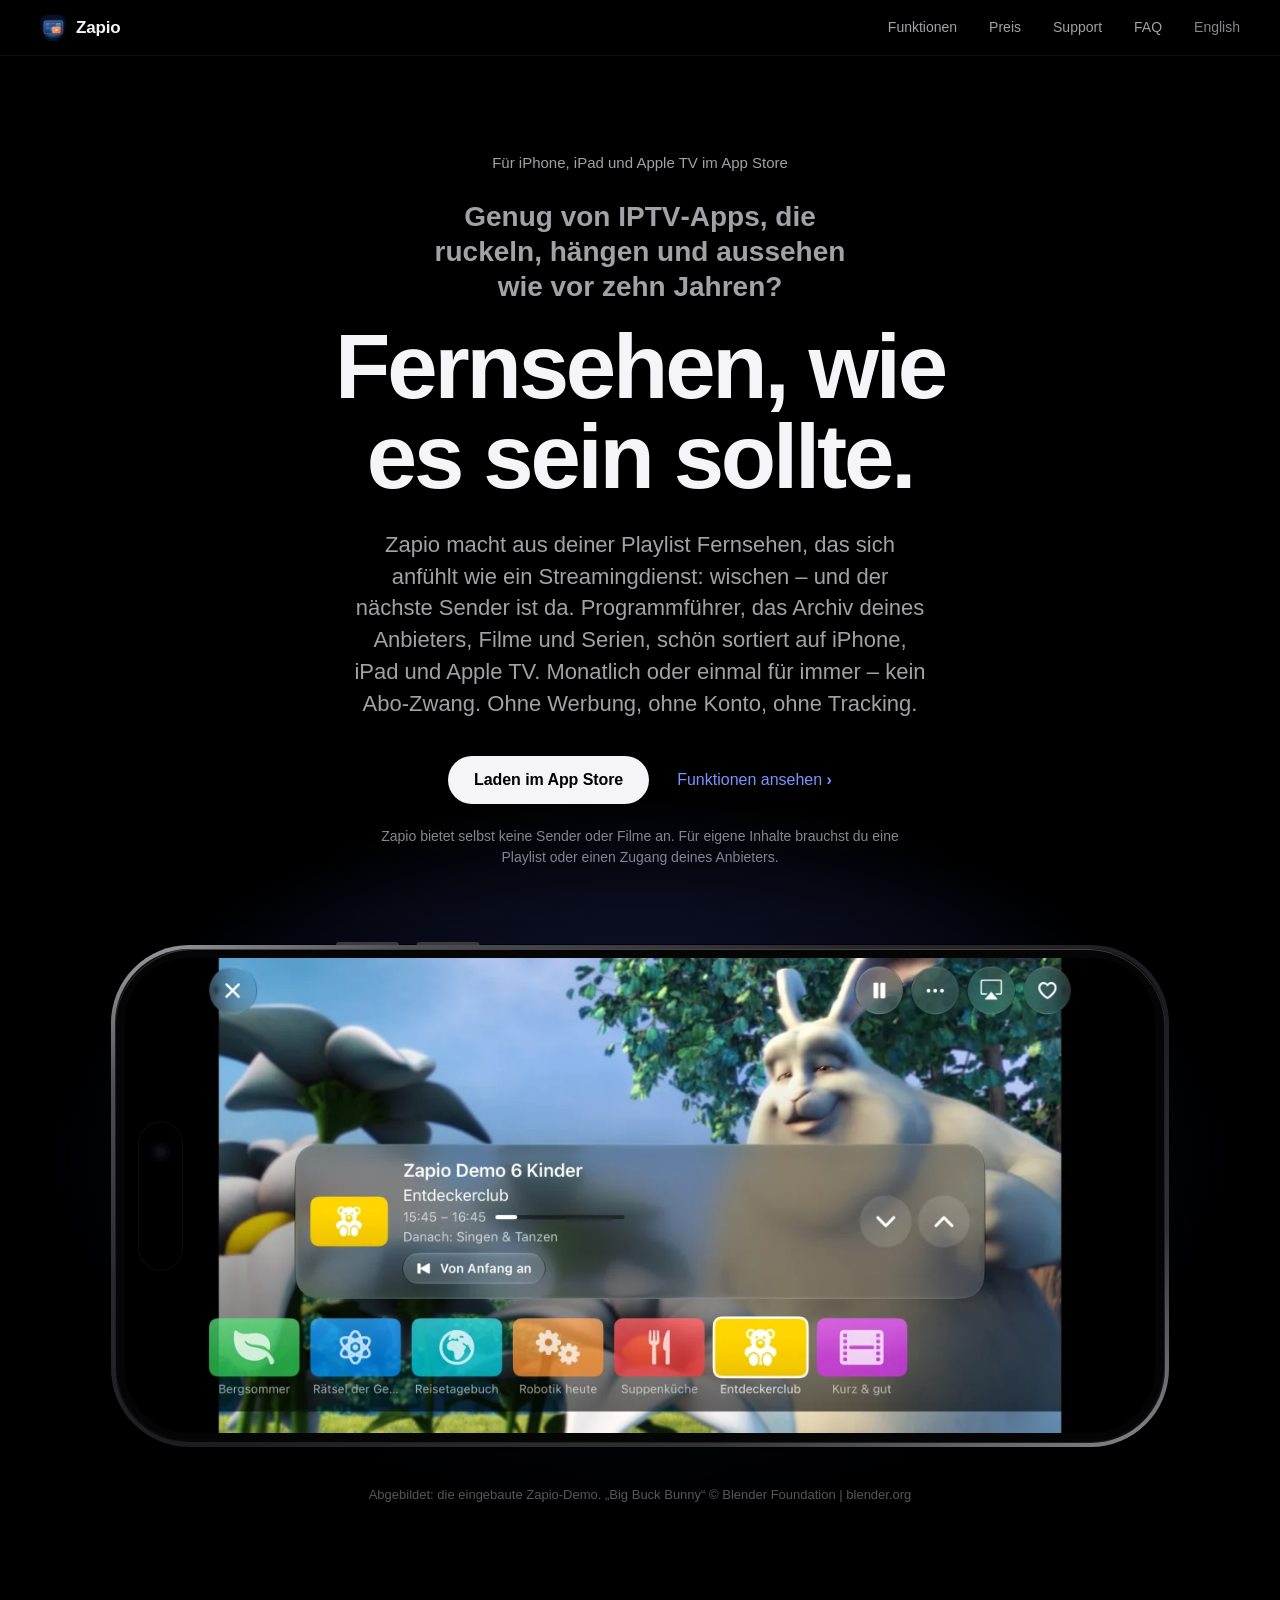
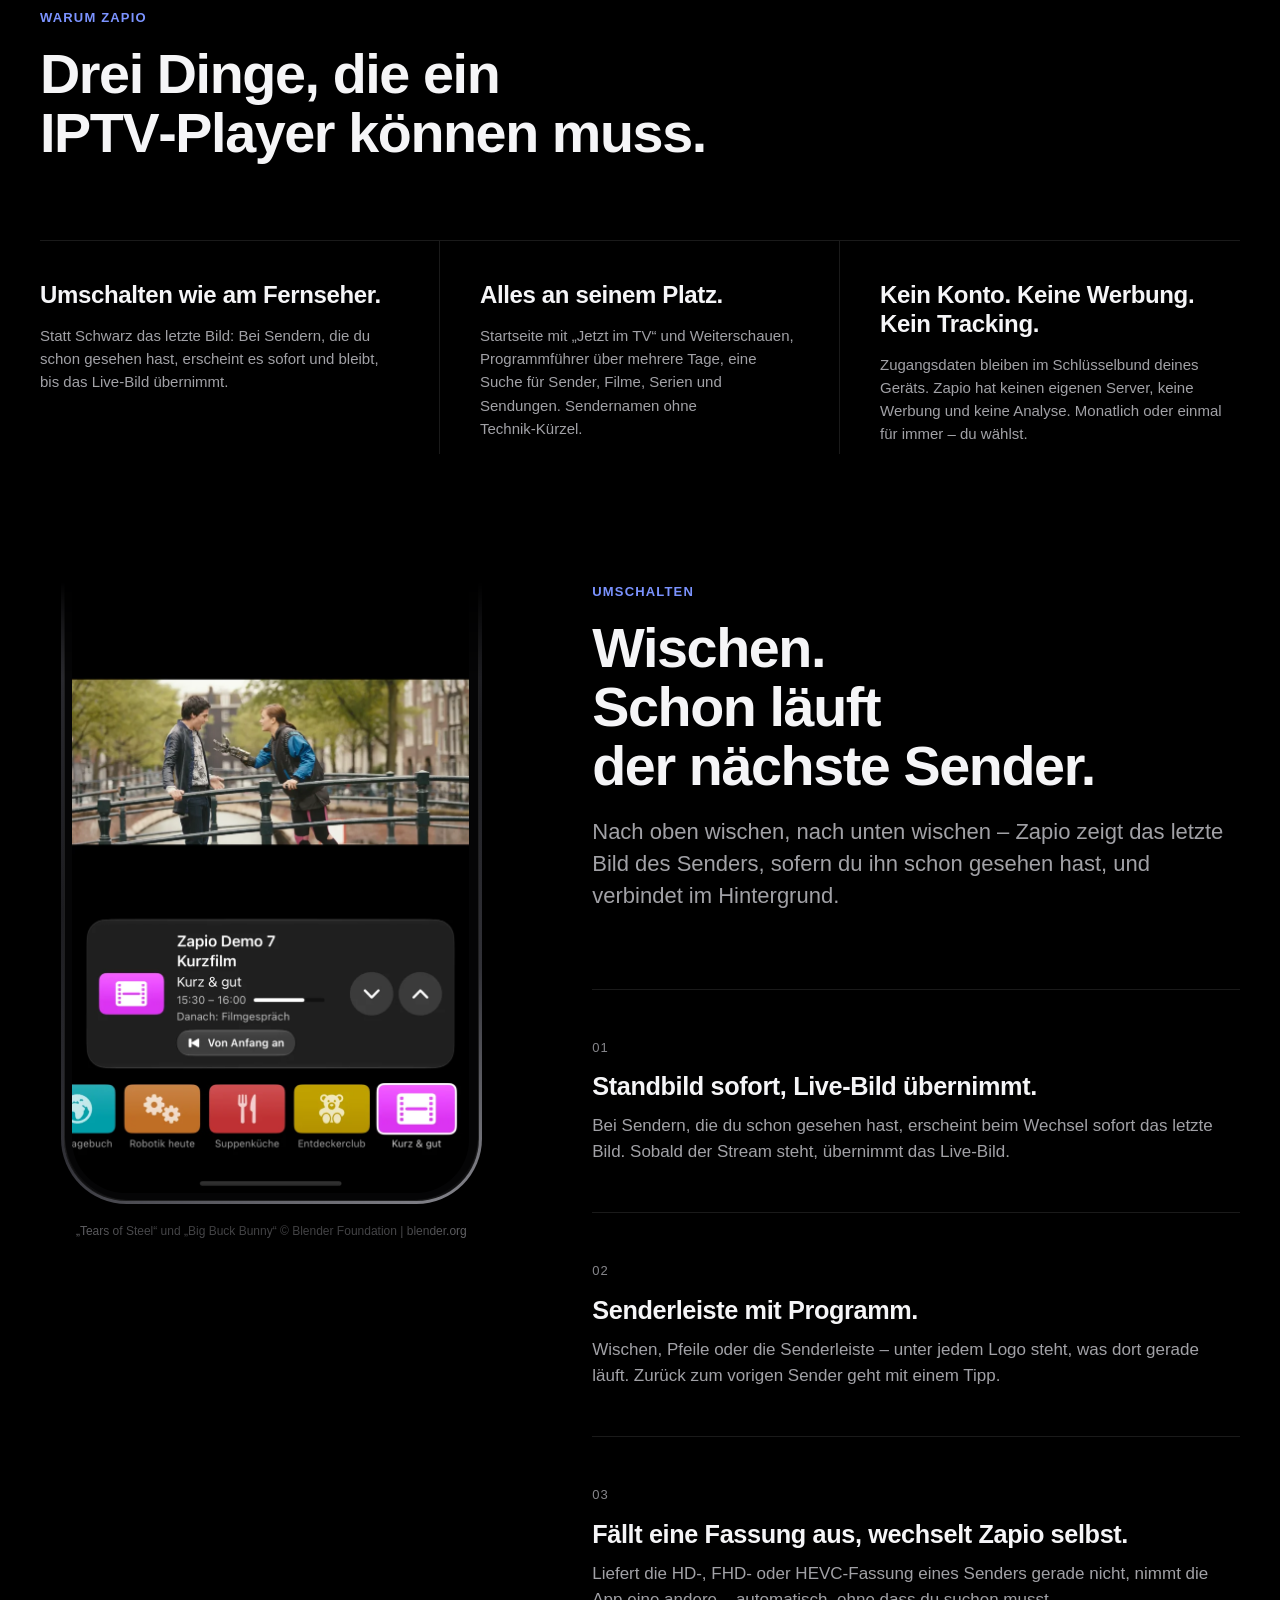
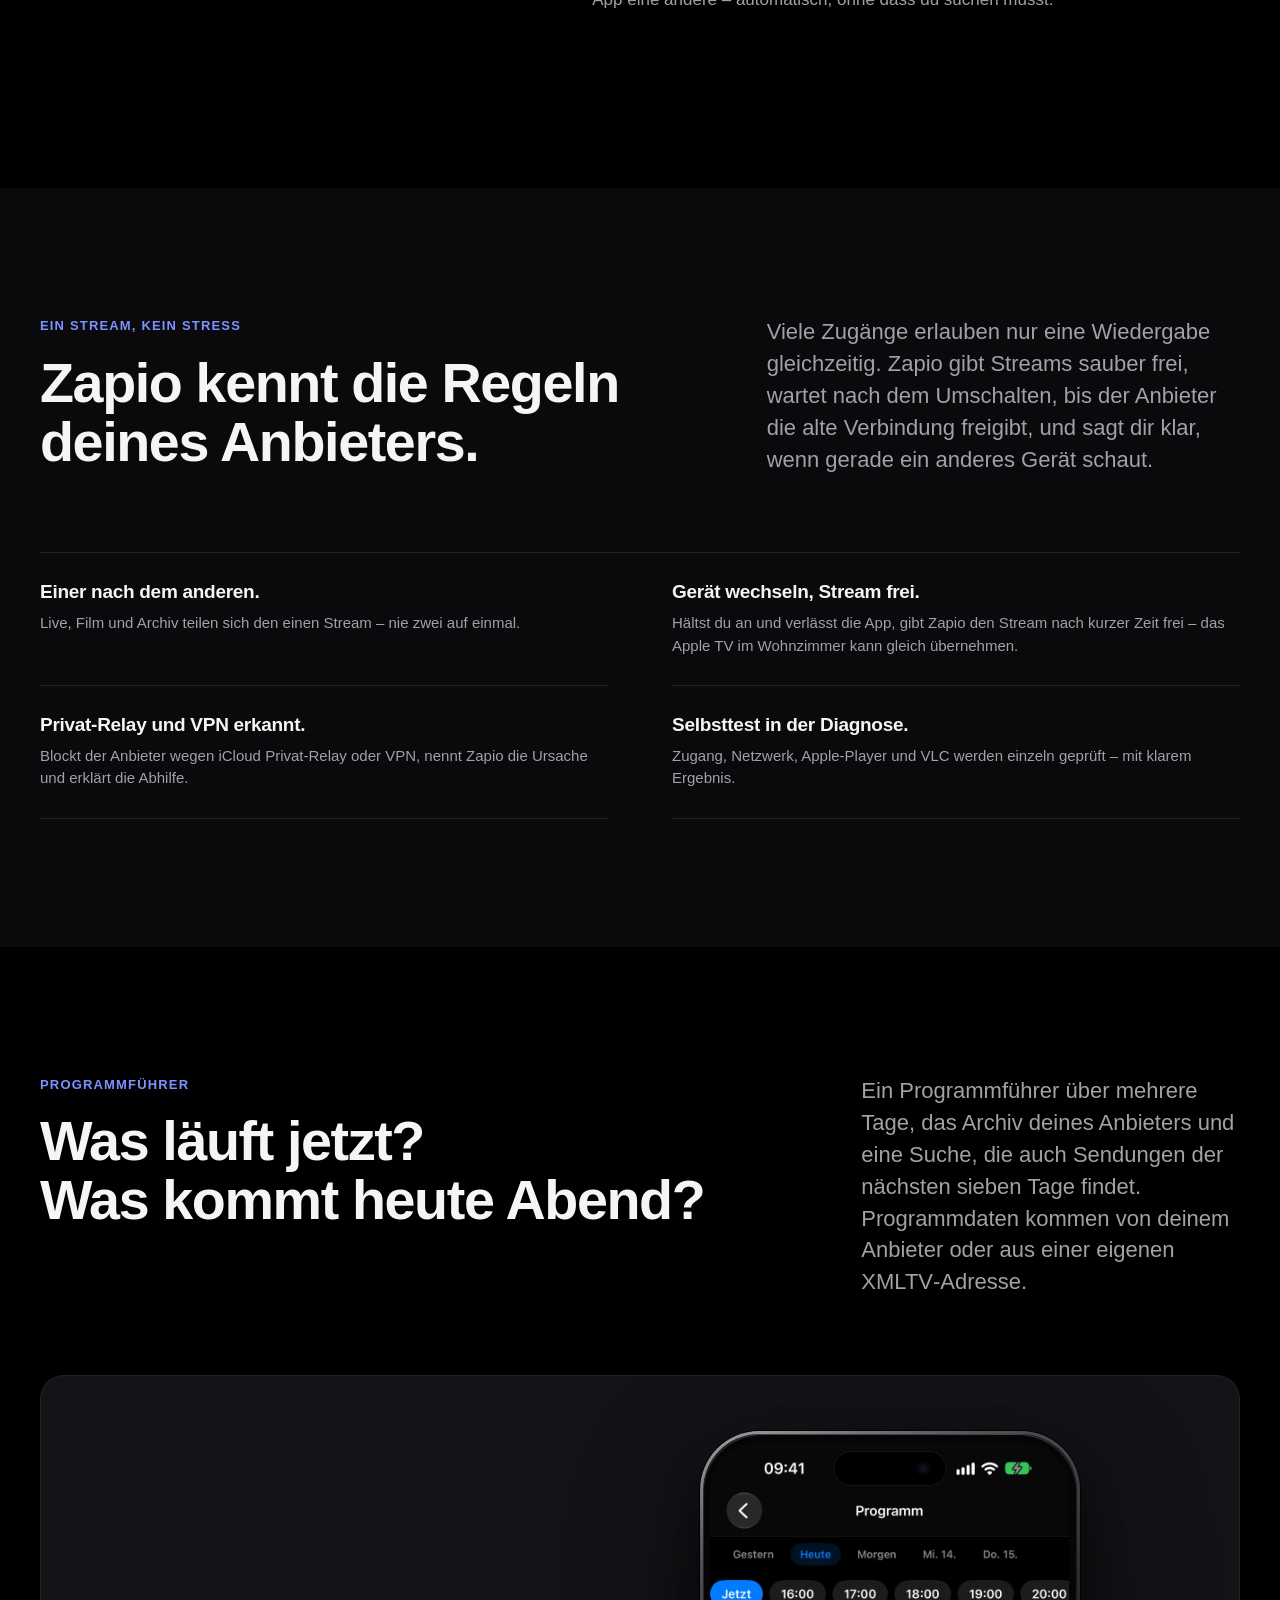
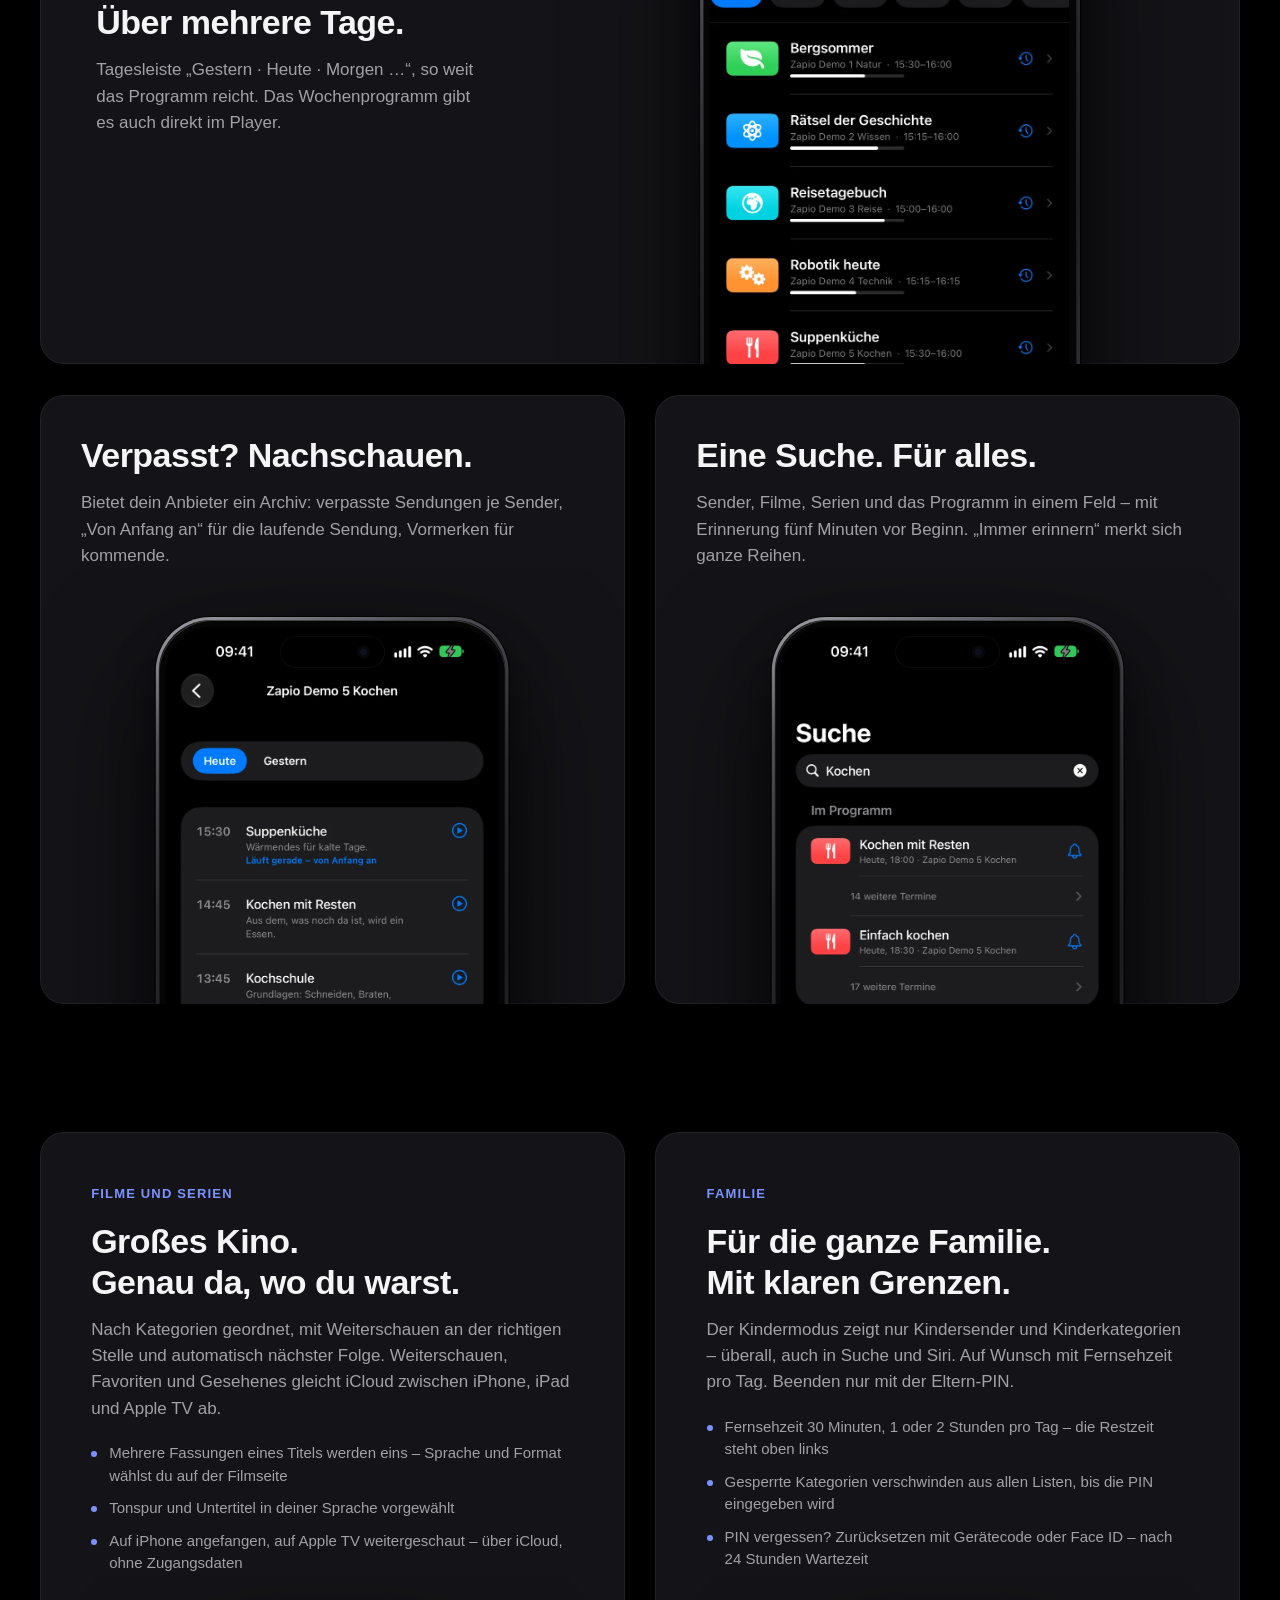
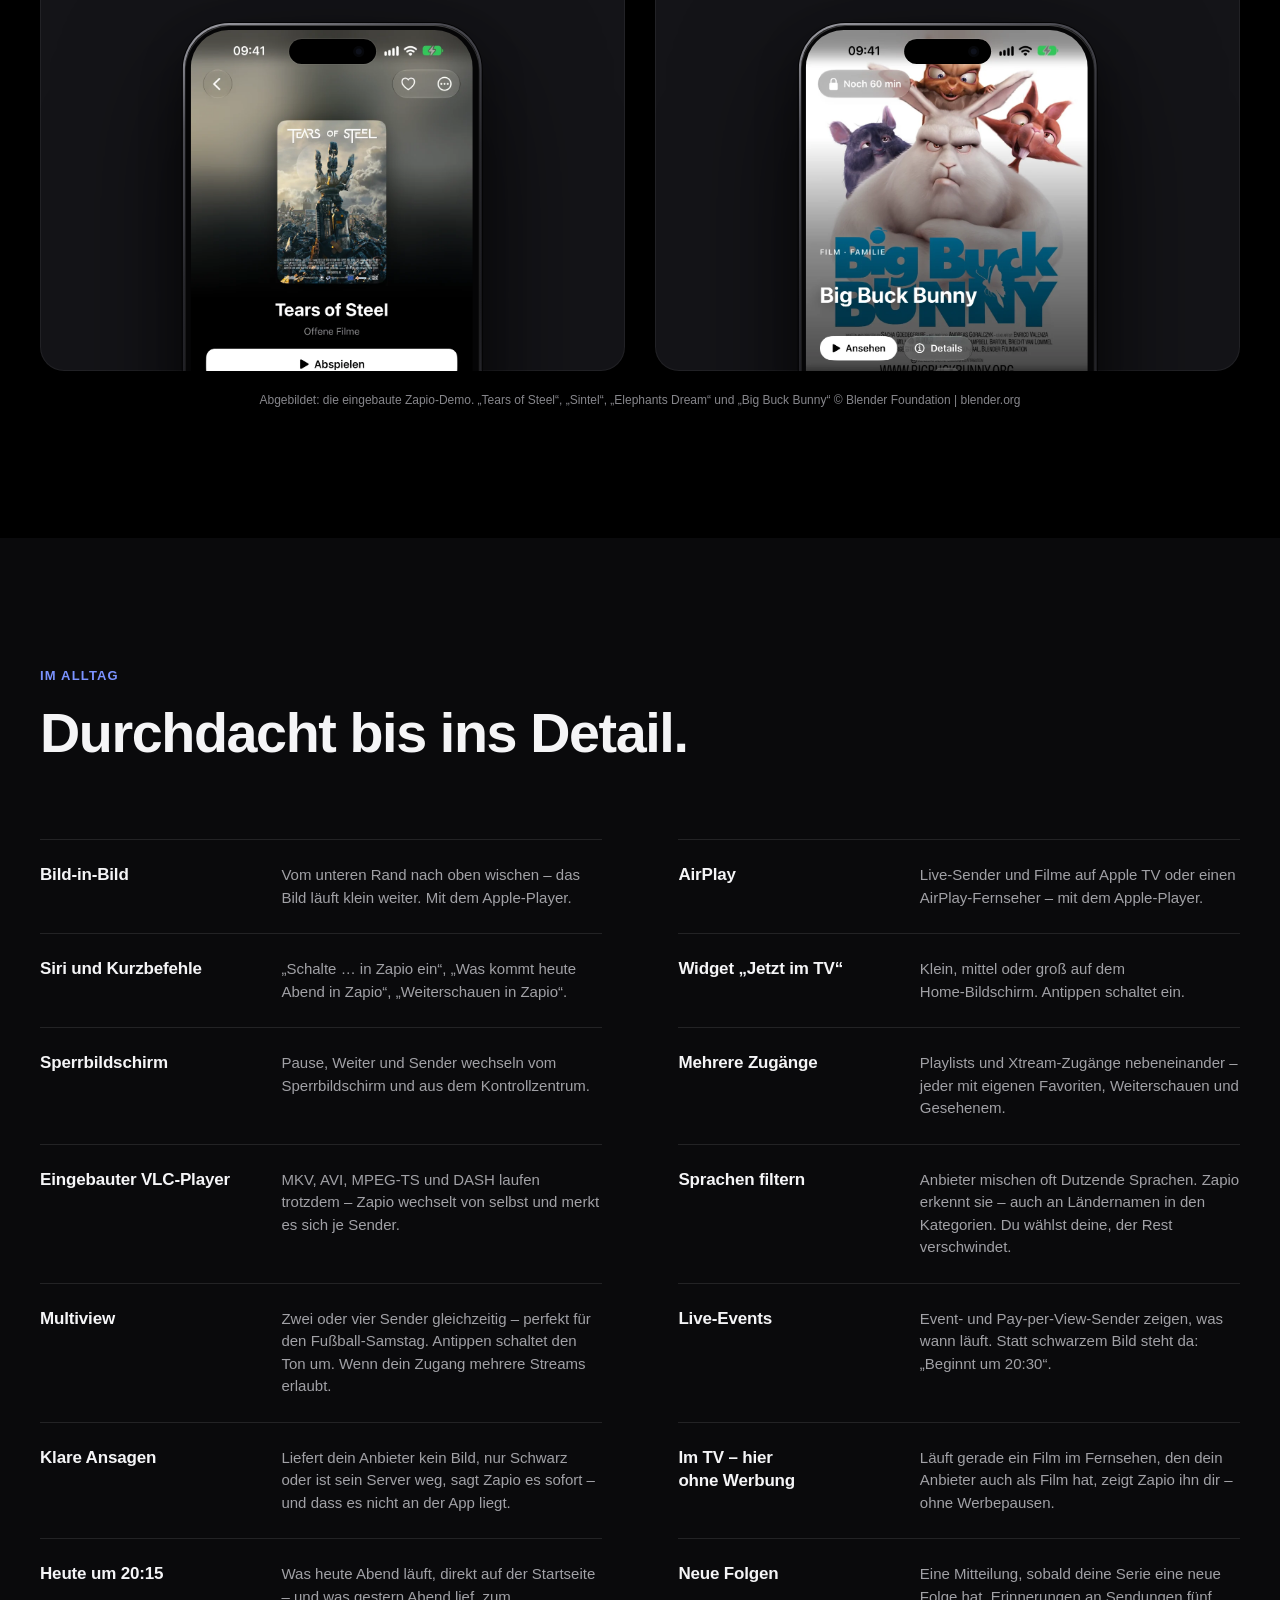
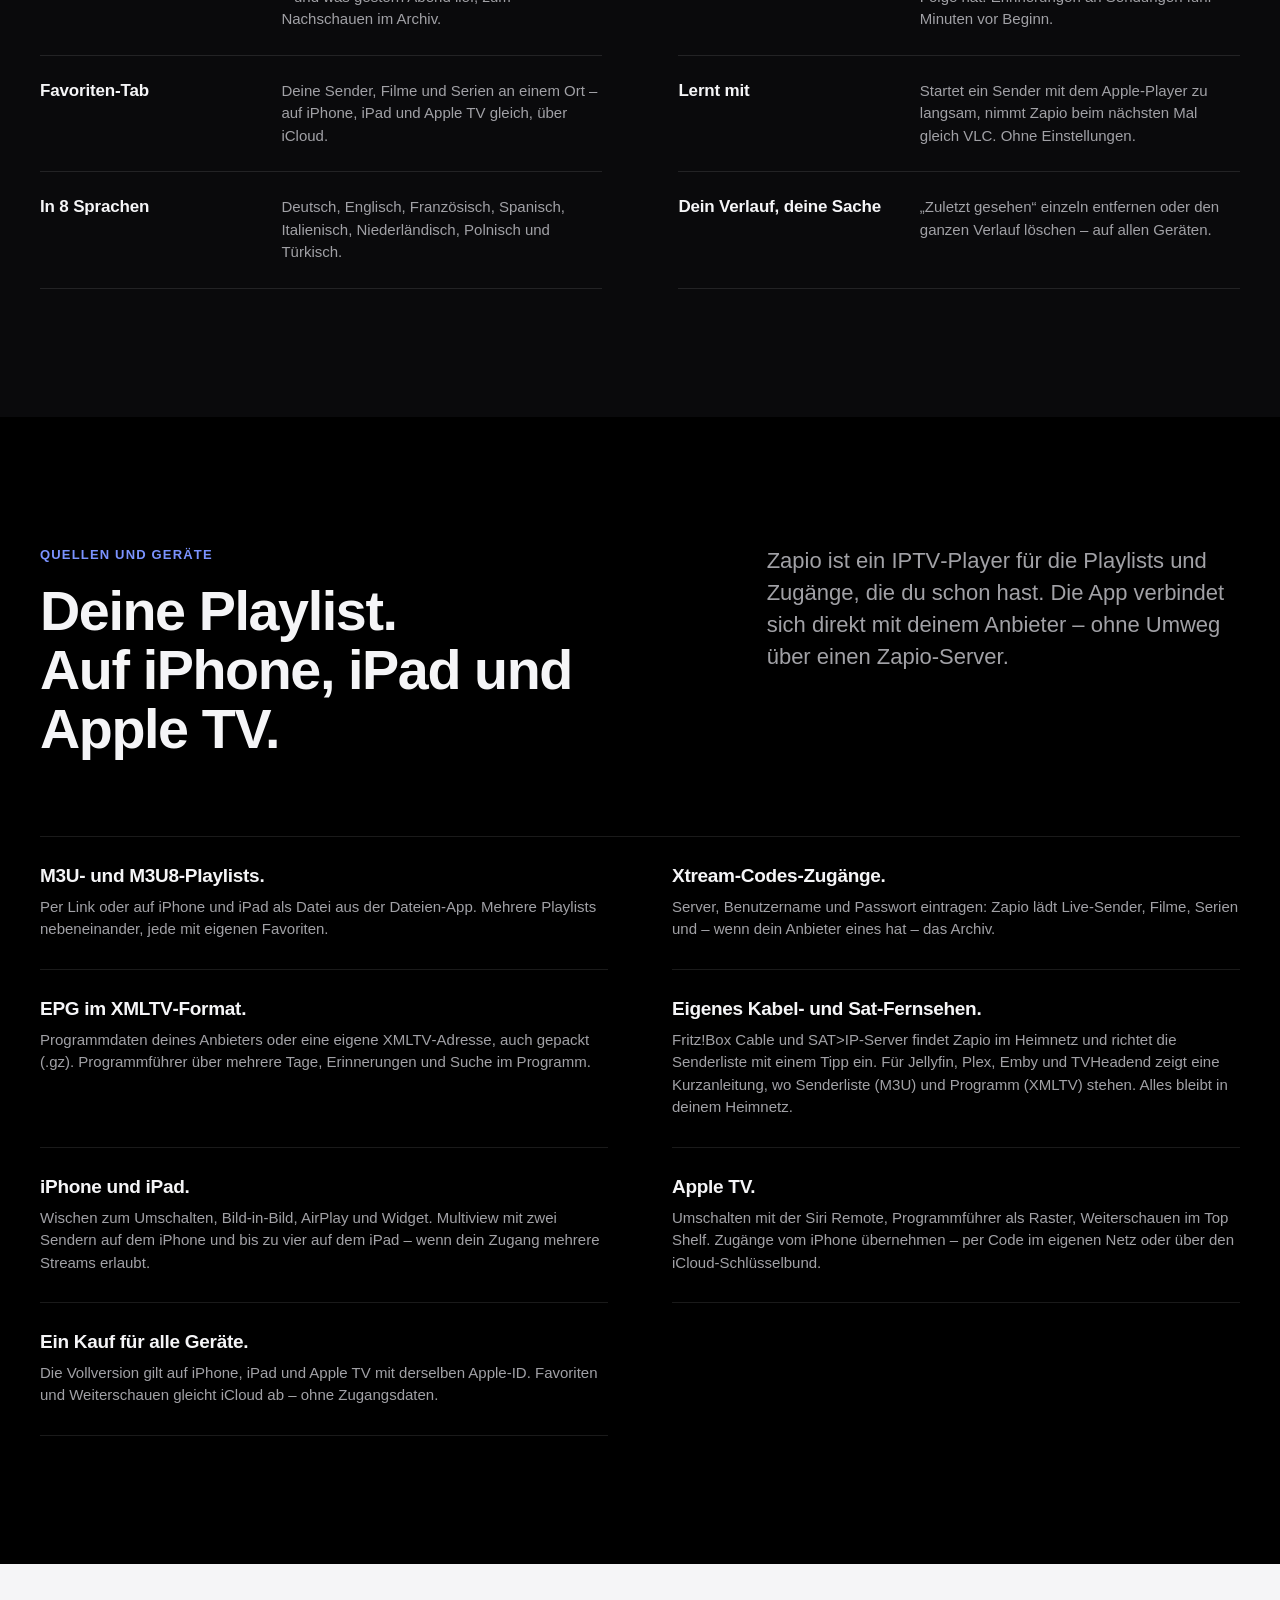
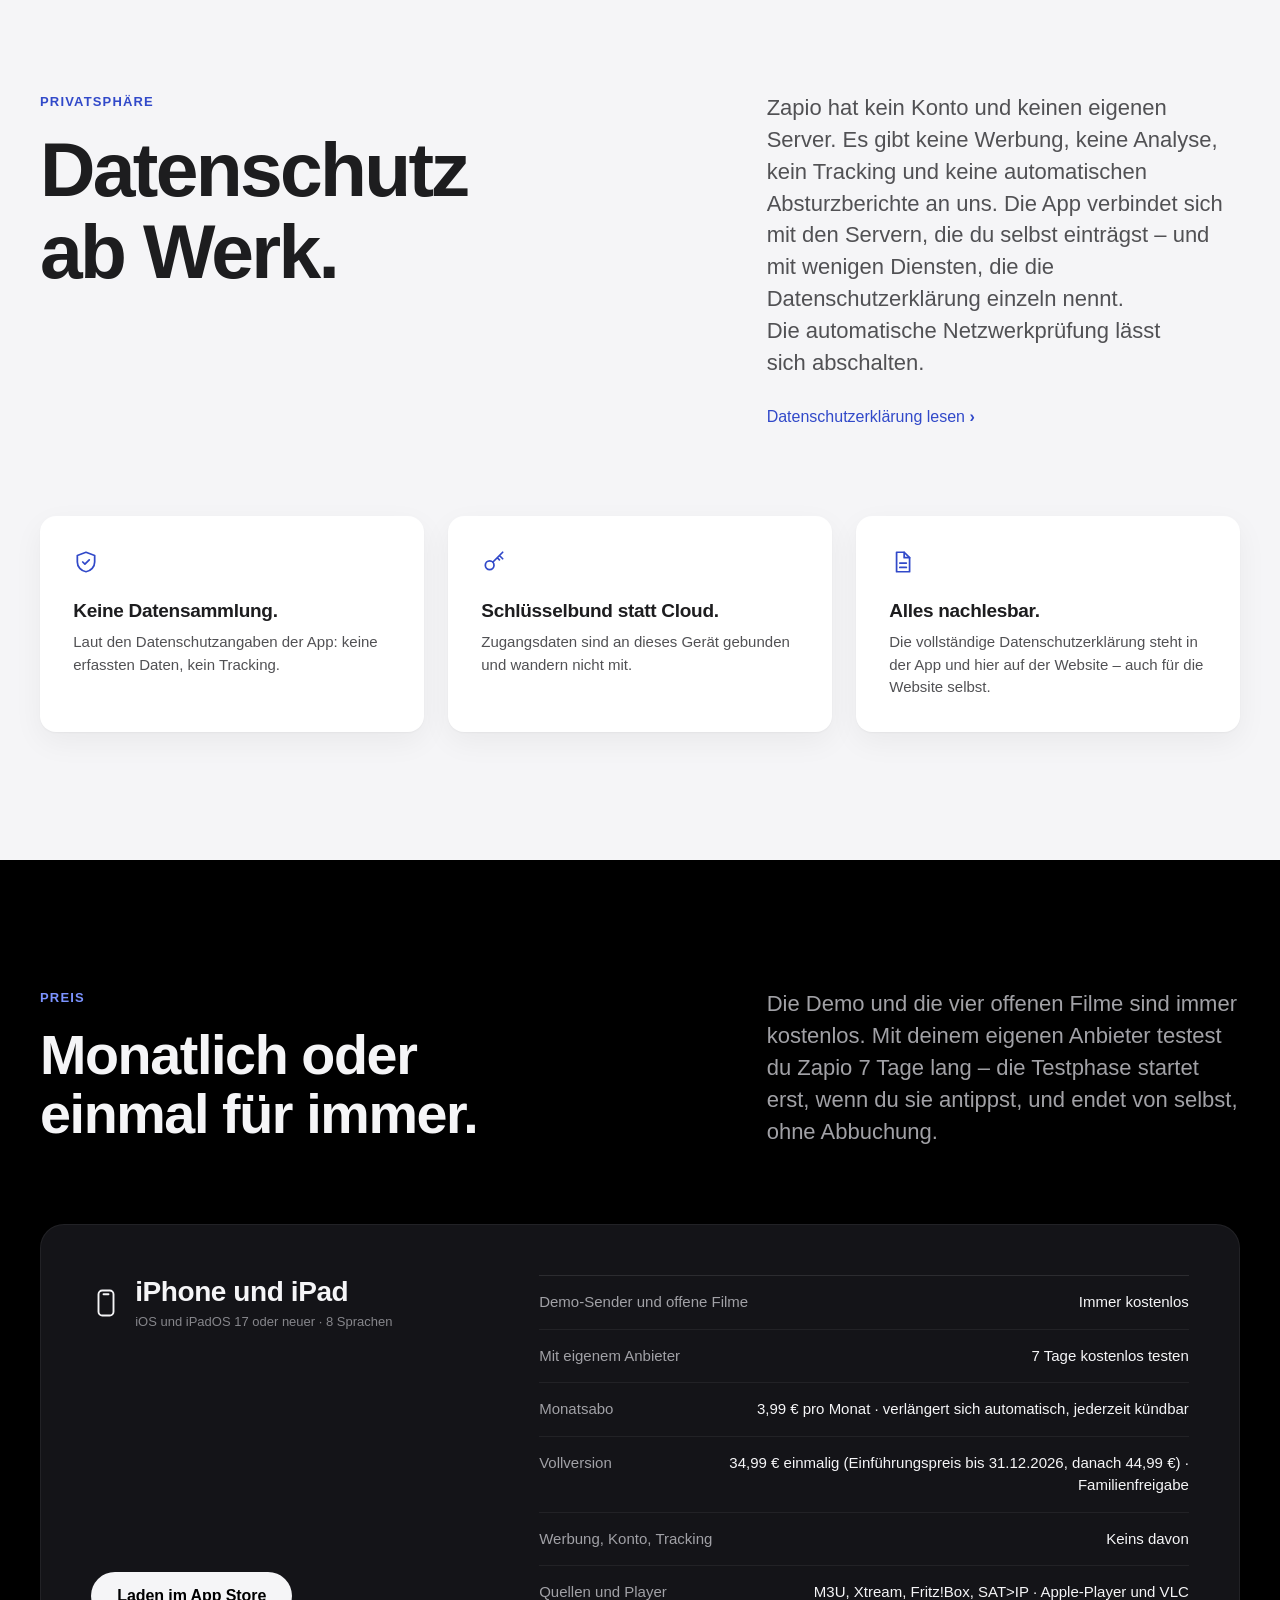
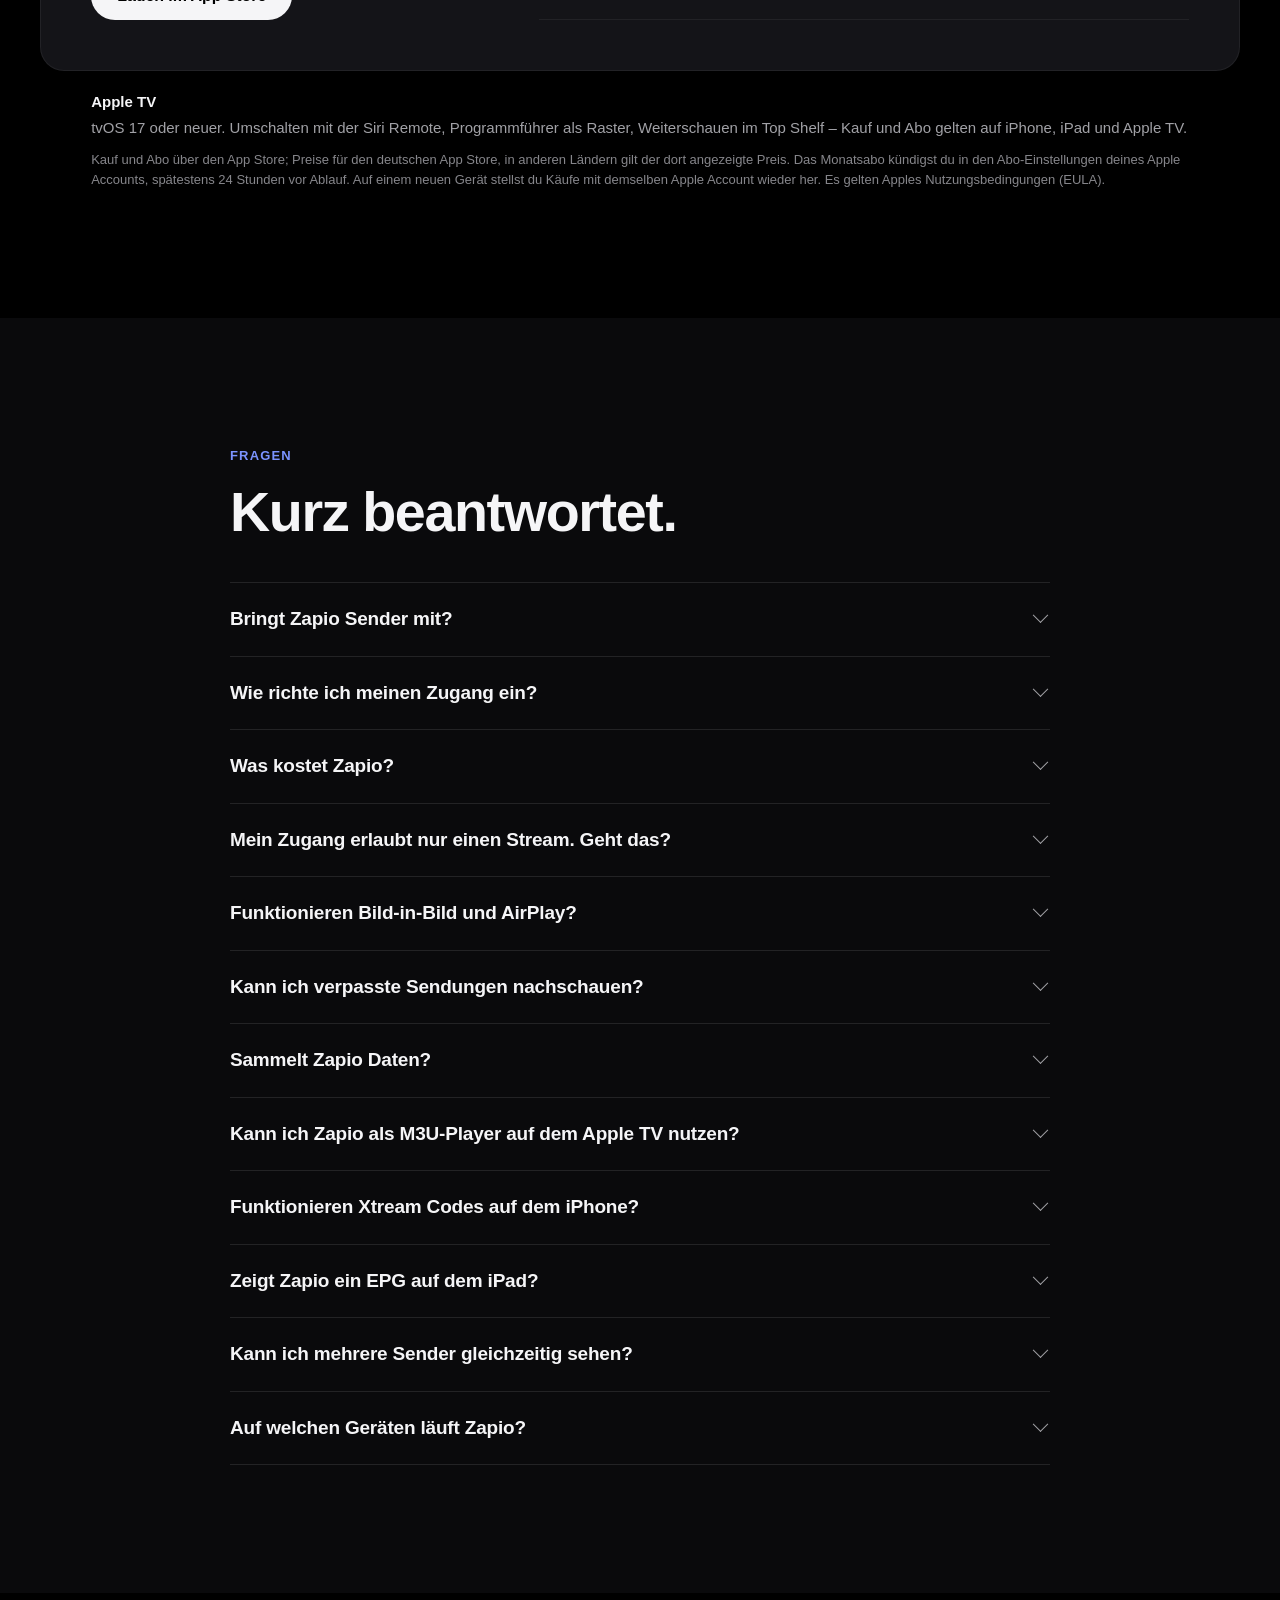
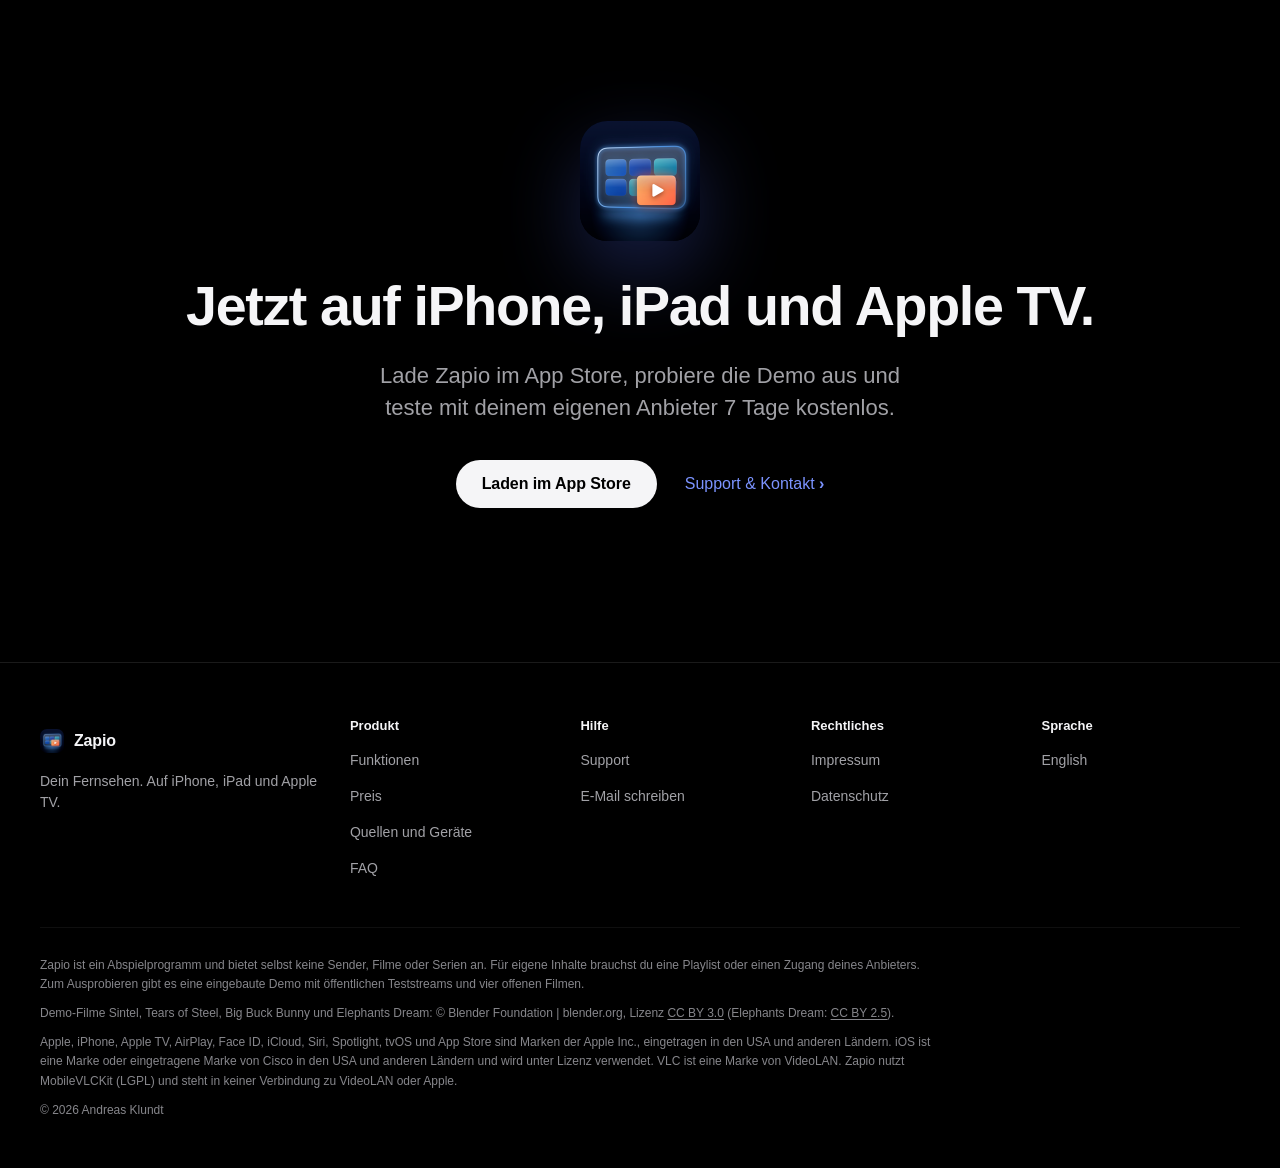
==== commit 66052eb6: "Website" ====
--- a/index.html
+++ b/index.html
@@ -28,13 +28,14 @@
 <meta name="twitter:description" content="IPTV-Player für iPhone, iPad und Apple TV: M3U-Playlists und Xtream-Zugänge, EPG (XMLTV), Archiv und schnelles Umschalten. Kein Konto, kein Tracking, kein Abo-Zwang.">
 <meta name="twitter:image" content="https://zapio-app.github.io/img/og.jpg">
 <meta name="twitter:image:alt" content="Zapio im Querformat mit der eingebauten Demo: Live-Player mit Standbild aus Big Buck Bunny, Infokarte und Senderleiste">
+<meta name="apple-itunes-app" content="app-id=6822676177">
 <link rel="icon" href="favicon-32.png" sizes="32x32" type="image/png">
 <link rel="icon" href="favicon-64.png" sizes="64x64" type="image/png">
 <link rel="apple-touch-icon" href="apple-touch-icon.png">
 <link rel="stylesheet" href="css/site.css">
 <script>(function(d,w){if('IntersectionObserver' in w&&w.matchMedia&&!w.matchMedia('(prefers-reduced-motion: reduce)').matches)d.documentElement.classList.add('js');})(document,window);</script>
 <link rel="preload" as="image" type="image/webp" href="img/hero-1200.webp" imagesrcset="img/hero-1200.webp 1200w, img/hero-2400.webp 2400w" imagesizes="(max-width: 640px) 124vw, min(1240px, 84vw)" fetchpriority="high">
-<script type="application/ld+json">{"@context": "https://schema.org", "@graph": [{"@type": "Organization", "name": "Zapio", "founder": {"@type": "Person", "name": "Andreas Klundt"}, "email": "zapio.app@proton.me", "@id": "https://zapio-app.github.io/#org", "url": "https://zapio-app.github.io/", "logo": "https://zapio-app.github.io/icon.png"}, {"@type": "WebSite", "@id": "https://zapio-app.github.io/#website", "url": "https://zapio-app.github.io/", "name": "Zapio", "inLanguage": ["de", "en"], "publisher": {"@id": "https://zapio-app.github.io/#org"}}, {"@type": "SoftwareApplication", "name": "Zapio", "operatingSystem": "iOS 17.0, iPadOS 17.0", "applicationCategory": "MultimediaApplication", "applicationSubCategory": "IPTV Player", "description": "IPTV-Player für iPhone, iPad und Apple TV: M3U-Playlists und Xtream-Zugänge, EPG (XMLTV), Archiv und schnelles Umschalten. Kein Konto, kein Tracking, kein Abo-Zwang.", "inLanguage": ["de", "en"], "featureList": ["M3U- und M3U8-Playlists", "Xtream-Codes-Zugänge", "EPG im XMLTV-Format", "Bild-in-Bild", "AirPlay", "Siri und Kurzbefehle", "Widget „Jetzt im TV“", "Sperrbildschirm", "Mehrere Zugänge", "Eingebauter VLC-Player", "Sprachen filtern", "Multiview", "Live-Events", "Klare Ansagen", "Im TV – hier ohne Werbung", "Heute um 20:15", "Neue Folgen", "Favoriten-Tab", "Lernt mit", "In 8 Sprachen", "Dein Verlauf, deine Sache"], "availableOnDevice": "iPhone, iPad", "@id": "https://zapio-app.github.io/#app-ios", "url": "https://zapio-app.github.io/", "image": "https://zapio-app.github.io/img/og.jpg", "screenshot": ["https://zapio-app.github.io/img/hero-1200.jpg", "https://zapio-app.github.io/img/player-800.jpg", "https://zapio-app.github.io/img/guide-800.jpg"], "publisher": {"@id": "https://zapio-app.github.io/#org"}}, {"@type": "SoftwareApplication", "name": "Zapio für Apple TV", "operatingSystem": "tvOS 17.0", "applicationCategory": "MultimediaApplication", "applicationSubCategory": "IPTV Player", "description": "IPTV-Player für iPhone, iPad und Apple TV: M3U-Playlists und Xtream-Zugänge, EPG (XMLTV), Archiv und schnelles Umschalten. Kein Konto, kein Tracking, kein Abo-Zwang.", "inLanguage": ["de", "en"], "featureList": ["M3U- und M3U8-Playlists", "Xtream-Codes-Zugänge", "EPG im XMLTV-Format", "Bild-in-Bild", "AirPlay", "Siri und Kurzbefehle", "Widget „Jetzt im TV“", "Sperrbildschirm", "Mehrere Zugänge", "Eingebauter VLC-Player", "Sprachen filtern", "Multiview", "Live-Events", "Klare Ansagen", "Im TV – hier ohne Werbung", "Heute um 20:15", "Neue Folgen", "Favoriten-Tab", "Lernt mit", "In 8 Sprachen", "Dein Verlauf, deine Sache"], "availableOnDevice": "Apple TV", "@id": "https://zapio-app.github.io/#app-tvos", "url": "https://zapio-app.github.io/", "image": "https://zapio-app.github.io/img/og.jpg", "publisher": {"@id": "https://zapio-app.github.io/#org"}}, {"@type": "FAQPage", "mainEntity": [{"@type": "Question", "name": "Bringt Zapio Sender mit?", "acceptedAnswer": {"@type": "Answer", "text": "Nur zum Ausprobieren. Zapio ist ein Player und bietet selbst keine Sender an. Für eigene Inhalte brauchst du eine Playlist (M3U) oder einen Zugang deines Anbieters (Xtream). Die eingebaute Demo hat sieben erfundene Sender mit öffentlichen Teststreams und vier offene Filme."}}, {"@type": "Question", "name": "Wie richte ich meinen Zugang ein?", "acceptedAnswer": {"@type": "Answer", "text": "Playlist-Link einfügen oder Server, Benutzername und Passwort eintragen – Zapio erkennt die Art selbst. Auf iPhone und iPad geht auch eine Playlist-Datei aus der Dateien-App. Die Zugangsdaten bleiben im Schlüsselbund deines Geräts."}}, {"@type": "Question", "name": "Was kostet Zapio?", "acceptedAnswer": {"@type": "Answer", "text": "Die Demo ist immer kostenlos. Mit deinem Anbieter testest du 7 Tage kostenlos. Danach wählst du – kein Abo-Zwang: das Monatsabo für 3,99 € pro Monat (verlängert sich automatisch, jederzeit kündbar) oder die Vollversion als einmaliger Kauf für 34,99 € (Einführungspreis bis 31.12.2026, danach 44,99 €) mit Familienfreigabe und allen 1.x-Updates. Preise für den deutschen App Store."}}, {"@type": "Question", "name": "Mein Zugang erlaubt nur einen Stream. Geht das?", "acceptedAnswer": {"@type": "Answer", "text": "Ja, dafür ist Zapio gebaut. Live, Film und Archiv teilen sich die eine Verbindung, und beim Umschalten wartet die App, bis der Anbieter die alte Verbindung freigibt. Läuft auf einem anderen Gerät etwas, sagt Zapio es dir."}}, {"@type": "Question", "name": "Funktionieren Bild-in-Bild und AirPlay?", "acceptedAnswer": {"@type": "Answer", "text": "Ja, mit dem Apple-Player – also bei Live-Sendern (HLS) und Filmen im MP4-Format. Formate wie MKV spielt Zapio über den eingebauten VLC-Player; dort gibt es kein Bild-in-Bild und kein AirPlay. Gibt es einen Film auch als MP4, wählt Zapio diese Fassung vor."}}, {"@type": "Question", "name": "Kann ich verpasste Sendungen nachschauen?", "acceptedAnswer": {"@type": "Answer", "text": "Wenn dein Anbieter ein Archiv anbietet, ja: „Verpasste Sendungen“ je Sender, „Von Anfang an“ im Player, und kommende Sendungen lassen sich vormerken. Wie weit das Archiv zurückreicht, bestimmt der Anbieter."}}, {"@type": "Question", "name": "Sammelt Zapio Daten?", "acceptedAnswer": {"@type": "Answer", "text": "Nein. Kein Konto, keine Werbung, keine Analyse, kein Tracking. Was du einträgst, bleibt auf deinem Gerät. Welche Server die App kontaktiert, nennt die Datenschutzerklärung einzeln. Die automatische Netzwerkprüfung lässt sich abschalten."}}, {"@type": "Question", "name": "Kann ich Zapio als M3U-Player auf dem Apple TV nutzen?", "acceptedAnswer": {"@type": "Answer", "text": "Ja. Zapio läuft auch auf Apple TV (tvOS 17 oder neuer). Playlist-Link oder Xtream-Zugang trägst du dort direkt ein oder übernimmst ihn vom iPhone – per Code im selben Netzwerk oder über den iCloud-Schlüsselbund. Ein Kauf gilt auf iPhone, iPad und Apple TV."}}, {"@type": "Question", "name": "Funktionieren Xtream Codes auf dem iPhone?", "acceptedAnswer": {"@type": "Answer", "text": "Ja. Server, Benutzername und Passwort deines Anbieters eintragen – Zapio lädt darüber Live-Sender, Filme, Serien, das Programm und, wenn dein Anbieter eines hat, das Archiv."}}, {"@type": "Question", "name": "Zeigt Zapio ein EPG auf dem iPad?", "acceptedAnswer": {"@type": "Answer", "text": "Ja. Der Programmführer zeigt die Programmdaten (XMLTV) deines Anbieters über mehrere Tage – auf iPhone, iPad und Apple TV. Fehlt das Programm oder ist es lückenhaft, trägst du eine eigene XMLTV-Adresse ein, auch gepackt (.gz)."}}, {"@type": "Question", "name": "Kann ich mehrere Sender gleichzeitig sehen?", "acceptedAnswer": {"@type": "Answer", "text": "Ja, mit Multiview: auf iPad und Apple TV zwei oder vier Sender, auf dem iPhone zwei. Jeder Sender ist ein eigener Stream – Multiview gibt es deshalb nur, wenn dein Zugang mehrere Streams gleichzeitig erlaubt."}}, {"@type": "Question", "name": "Auf welchen Geräten läuft Zapio?", "acceptedAnswer": {"@type": "Answer", "text": "Auf iPhone und iPad ab iOS bzw. iPadOS 17 und auf Apple TV ab tvOS 17 – auf Deutsch, Englisch, Französisch, Spanisch, Italienisch, Niederländisch, Polnisch und Türkisch."}}], "@id": "https://zapio-app.github.io/#faq"}]}</script>
+<script type="application/ld+json">{"@context": "https://schema.org", "@graph": [{"@type": "Organization", "name": "Zapio", "founder": {"@type": "Person", "name": "Andreas Klundt"}, "email": "zapio.app@proton.me", "@id": "https://zapio-app.github.io/#org", "url": "https://zapio-app.github.io/", "logo": "https://zapio-app.github.io/icon.png"}, {"@type": "WebSite", "@id": "https://zapio-app.github.io/#website", "url": "https://zapio-app.github.io/", "name": "Zapio", "inLanguage": ["de", "en"], "publisher": {"@id": "https://zapio-app.github.io/#org"}}, {"@type": "SoftwareApplication", "name": "Zapio", "operatingSystem": "iOS 17.0, iPadOS 17.0", "applicationCategory": "MultimediaApplication", "applicationSubCategory": "IPTV Player", "description": "IPTV-Player für iPhone, iPad und Apple TV: M3U-Playlists und Xtream-Zugänge, EPG (XMLTV), Archiv und schnelles Umschalten. Kein Konto, kein Tracking, kein Abo-Zwang.", "inLanguage": ["de", "en"], "featureList": ["M3U- und M3U8-Playlists", "Xtream-Codes-Zugänge", "EPG im XMLTV-Format", "Bild-in-Bild", "AirPlay", "Siri und Kurzbefehle", "Widget „Jetzt im TV“", "Sperrbildschirm", "Mehrere Zugänge", "Eingebauter VLC-Player", "Sprachen filtern", "Multiview", "Live-Events", "Klare Ansagen", "Im TV – hier ohne Werbung", "Heute um 20:15", "Neue Folgen", "Favoriten-Tab", "Lernt mit", "In 8 Sprachen", "Dein Verlauf, deine Sache"], "availableOnDevice": "iPhone, iPad", "@id": "https://zapio-app.github.io/#app-ios", "url": "https://zapio-app.github.io/", "image": "https://zapio-app.github.io/img/og.jpg", "screenshot": ["https://zapio-app.github.io/img/hero-1200.jpg", "https://zapio-app.github.io/img/player-800.jpg", "https://zapio-app.github.io/img/guide-800.jpg"], "publisher": {"@id": "https://zapio-app.github.io/#org"}, "installUrl": "https://apps.apple.com/app/id6822676177", "offers": {"@type": "Offer", "price": "0", "priceCurrency": "EUR", "url": "https://apps.apple.com/app/id6822676177"}}, {"@type": "SoftwareApplication", "name": "Zapio für Apple TV", "operatingSystem": "tvOS 17.0", "applicationCategory": "MultimediaApplication", "applicationSubCategory": "IPTV Player", "description": "IPTV-Player für iPhone, iPad und Apple TV: M3U-Playlists und Xtream-Zugänge, EPG (XMLTV), Archiv und schnelles Umschalten. Kein Konto, kein Tracking, kein Abo-Zwang.", "inLanguage": ["de", "en"], "featureList": ["M3U- und M3U8-Playlists", "Xtream-Codes-Zugänge", "EPG im XMLTV-Format", "Bild-in-Bild", "AirPlay", "Siri und Kurzbefehle", "Widget „Jetzt im TV“", "Sperrbildschirm", "Mehrere Zugänge", "Eingebauter VLC-Player", "Sprachen filtern", "Multiview", "Live-Events", "Klare Ansagen", "Im TV – hier ohne Werbung", "Heute um 20:15", "Neue Folgen", "Favoriten-Tab", "Lernt mit", "In 8 Sprachen", "Dein Verlauf, deine Sache"], "availableOnDevice": "Apple TV", "@id": "https://zapio-app.github.io/#app-tvos", "url": "https://zapio-app.github.io/", "image": "https://zapio-app.github.io/img/og.jpg", "publisher": {"@id": "https://zapio-app.github.io/#org"}, "installUrl": "https://apps.apple.com/app/id6822676177", "offers": {"@type": "Offer", "price": "0", "priceCurrency": "EUR", "url": "https://apps.apple.com/app/id6822676177"}}, {"@type": "FAQPage", "mainEntity": [{"@type": "Question", "name": "Bringt Zapio Sender mit?", "acceptedAnswer": {"@type": "Answer", "text": "Nur zum Ausprobieren. Zapio ist ein Player und bietet selbst keine Sender an. Für eigene Inhalte brauchst du eine Playlist (M3U) oder einen Zugang deines Anbieters (Xtream). Die eingebaute Demo hat sieben erfundene Sender mit öffentlichen Teststreams und vier offene Filme."}}, {"@type": "Question", "name": "Wie richte ich meinen Zugang ein?", "acceptedAnswer": {"@type": "Answer", "text": "Playlist-Link einfügen oder Server, Benutzername und Passwort eintragen – Zapio erkennt die Art selbst. Auf iPhone und iPad geht auch eine Playlist-Datei aus der Dateien-App. Die Zugangsdaten bleiben im Schlüsselbund deines Geräts."}}, {"@type": "Question", "name": "Was kostet Zapio?", "acceptedAnswer": {"@type": "Answer", "text": "Die Demo ist immer kostenlos. Mit deinem Anbieter testest du 7 Tage kostenlos. Danach wählst du – kein Abo-Zwang: das Monatsabo für 3,99 € pro Monat (verlängert sich automatisch, jederzeit kündbar) oder die Vollversion als einmaliger Kauf für 34,99 € (Einführungspreis bis 31.12.2026, danach 44,99 €) mit Familienfreigabe und allen 1.x-Updates. Preise für den deutschen App Store."}}, {"@type": "Question", "name": "Mein Zugang erlaubt nur einen Stream. Geht das?", "acceptedAnswer": {"@type": "Answer", "text": "Ja, dafür ist Zapio gebaut. Live, Film und Archiv teilen sich die eine Verbindung, und beim Umschalten wartet die App, bis der Anbieter die alte Verbindung freigibt. Läuft auf einem anderen Gerät etwas, sagt Zapio es dir."}}, {"@type": "Question", "name": "Funktionieren Bild-in-Bild und AirPlay?", "acceptedAnswer": {"@type": "Answer", "text": "Ja, mit dem Apple-Player – also bei Live-Sendern (HLS) und Filmen im MP4-Format. Formate wie MKV spielt Zapio über den eingebauten VLC-Player; dort gibt es kein Bild-in-Bild und kein AirPlay. Gibt es einen Film auch als MP4, wählt Zapio diese Fassung vor."}}, {"@type": "Question", "name": "Kann ich verpasste Sendungen nachschauen?", "acceptedAnswer": {"@type": "Answer", "text": "Wenn dein Anbieter ein Archiv anbietet, ja: „Verpasste Sendungen“ je Sender, „Von Anfang an“ im Player, und kommende Sendungen lassen sich vormerken. Wie weit das Archiv zurückreicht, bestimmt der Anbieter."}}, {"@type": "Question", "name": "Sammelt Zapio Daten?", "acceptedAnswer": {"@type": "Answer", "text": "Nein. Kein Konto, keine Werbung, keine Analyse, kein Tracking. Was du einträgst, bleibt auf deinem Gerät. Welche Server die App kontaktiert, nennt die Datenschutzerklärung einzeln. Die automatische Netzwerkprüfung lässt sich abschalten."}}, {"@type": "Question", "name": "Kann ich Zapio als M3U-Player auf dem Apple TV nutzen?", "acceptedAnswer": {"@type": "Answer", "text": "Ja. Zapio läuft auch auf Apple TV (tvOS 17 oder neuer). Playlist-Link oder Xtream-Zugang trägst du dort direkt ein oder übernimmst ihn vom iPhone – per Code im selben Netzwerk oder über den iCloud-Schlüsselbund. Ein Kauf gilt auf iPhone, iPad und Apple TV."}}, {"@type": "Question", "name": "Funktionieren Xtream Codes auf dem iPhone?", "acceptedAnswer": {"@type": "Answer", "text": "Ja. Server, Benutzername und Passwort deines Anbieters eintragen – Zapio lädt darüber Live-Sender, Filme, Serien, das Programm und, wenn dein Anbieter eines hat, das Archiv."}}, {"@type": "Question", "name": "Zeigt Zapio ein EPG auf dem iPad?", "acceptedAnswer": {"@type": "Answer", "text": "Ja. Der Programmführer zeigt die Programmdaten (XMLTV) deines Anbieters über mehrere Tage – auf iPhone, iPad und Apple TV. Fehlt das Programm oder ist es lückenhaft, trägst du eine eigene XMLTV-Adresse ein, auch gepackt (.gz)."}}, {"@type": "Question", "name": "Kann ich mehrere Sender gleichzeitig sehen?", "acceptedAnswer": {"@type": "Answer", "text": "Ja, mit Multiview: auf iPad und Apple TV zwei oder vier Sender, auf dem iPhone zwei. Jeder Sender ist ein eigener Stream – Multiview gibt es deshalb nur, wenn dein Zugang mehrere Streams gleichzeitig erlaubt."}}, {"@type": "Question", "name": "Auf welchen Geräten läuft Zapio?", "acceptedAnswer": {"@type": "Answer", "text": "Auf iPhone und iPad ab iOS bzw. iPadOS 17 und auf Apple TV ab tvOS 17 – auf Deutsch, Englisch, Französisch, Spanisch, Italienisch, Niederländisch, Polnisch und Türkisch."}}], "@id": "https://zapio-app.github.io/#faq"}]}</script>
 </head>
 <body>
 <a class="skip" href="#main">Zum Inhalt springen</a>
@@ -46,11 +47,11 @@
 
 <header class="hero">
   <div class="wrap">
-    <p class="eyebrow">Für iPhone, iPad und Apple&nbsp;TV&nbsp;·&nbsp;Bald im App&nbsp;Store</p>
+    <p class="eyebrow">Für iPhone, iPad und Apple&nbsp;TV im App&nbsp;Store</p>
     <p class="hook">Genug von IPTV‑Apps, die ruckeln, hängen und aussehen wie vor zehn&nbsp;Jahren?</p>
     <h1>Fernsehen, wie es sein sollte.</h1>
-    <p class="lead">Zapio macht aus deiner Playlist Fernsehen, das sich anfühlt wie ein Streamingdienst: wischen – und der nächste Sender ist da. Programmführer, Archiv, Filme und Serien, schön sortiert auf iPhone, iPad und Apple&nbsp;TV. Monatlich oder einmal für immer – kein Abo-Zwang. Ohne Werbung, ohne Konto, ohne Tracking.</p>
-    <div class="cta"><a class="btn" href="#funktionen">Funktionen ansehen</a><a class="link" href="support.html">Hilfe &amp; Support</a></div>
+    <p class="lead">Zapio macht aus deiner Playlist Fernsehen, das sich anfühlt wie ein Streamingdienst: wischen – und der nächste Sender ist da. Programmführer, das Archiv deines Anbieters, Filme und Serien, schön sortiert auf iPhone, iPad und Apple&nbsp;TV. Monatlich oder einmal für immer – kein Abo-Zwang. Ohne Werbung, ohne Konto, ohne Tracking.</p>
+    <div class="cta"><a class="btn" href="https://apps.apple.com/app/id6822676177">Laden im App Store</a><a class="link" href="#funktionen">Funktionen ansehen</a></div>
     <p class="note">Zapio bietet selbst keine Sender oder Filme an. Für eigene Inhalte brauchst du eine Playlist oder einen Zugang deines Anbieters.</p>
   </div>
   <div class="stage"><div class="frame-land"><picture><source type="image/webp" srcset="img/hero-1200.webp 1200w, img/hero-2400.webp 2400w" sizes="(max-width: 640px) 124vw, min(1240px, 84vw)"><img src="img/hero-1200.jpg" srcset="img/hero-1200.jpg 1200w, img/hero-2400.jpg 2400w" sizes="(max-width: 640px) 124vw, min(1240px, 84vw)" width="1200" height="552" alt="Zapio im Querformat: Live-Player mit „Zapio Demo 6 Kinder“, Standbild aus Big Buck Bunny, Infokarte mit laufender Sendung und Senderleiste mit sieben Demo-Sendern" fetchpriority="high"></picture><span class="glint" aria-hidden="true"></span></div></div>
@@ -121,7 +122,7 @@
   <div class="wrap">
     <div class="split reveal"><div><p class="kicker">Preis</p><h2 id="h-price">Monatlich oder<br>einmal für immer.</h2></div><p class="lead">Die Demo und die vier offenen Filme sind immer kostenlos. Mit deinem eigenen Anbieter testest du Zapio 7&nbsp;Tage lang – die Testphase startet erst, wenn du sie antippst, und endet von selbst, ohne Abbuchung.</p></div>
     <article class="plan reveal">
-      <div class="head"><div class="platform"><svg viewBox="0 0 24 24" aria-hidden="true"><rect x="6" y="2" width="12" height="20" rx="3"/><path d="M10 5h4"/></svg><div><h3>iPhone und iPad</h3><span>iOS und iPadOS&nbsp;17 oder neuer · 8&nbsp;Sprachen</span></div></div><span class="pill">Bald im App&nbsp;Store</span></div>
+      <div class="head"><div class="platform"><svg viewBox="0 0 24 24" aria-hidden="true"><rect x="6" y="2" width="12" height="20" rx="3"/><path d="M10 5h4"/></svg><div><h3>iPhone und iPad</h3><span>iOS und iPadOS&nbsp;17 oder neuer · 8&nbsp;Sprachen</span></div></div><a class="btn" href="https://apps.apple.com/app/id6822676177">Laden im App Store</a></div>
       <dl><div><dt>Demo‑Sender und offene Filme</dt><dd>Immer kostenlos</dd></div><div><dt>Mit eigenem Anbieter</dt><dd>7&nbsp;Tage kostenlos testen</dd></div><div><dt>Monatsabo</dt><dd>3,99&nbsp;€ pro Monat · verlängert sich automatisch, jederzeit kündbar</dd></div><div><dt>Vollversion</dt><dd>34,99&nbsp;€ einmalig (Einführungspreis bis 31.12.2026, danach 44,99&nbsp;€) · Familienfreigabe</dd></div><div><dt>Werbung, Konto, Tracking</dt><dd>Keins davon</dd></div><div><dt>Quellen und Player</dt><dd>M3U, Xtream, Fritz!Box, SAT>IP · Apple‑Player und VLC</dd></div></dl>
     </article>
     <div class="tvline"><h3>Apple&nbsp;TV</h3><p>tvOS&nbsp;17 oder neuer. Umschalten mit der Siri Remote, Programmführer als Raster, Weiterschauen im Top Shelf – Kauf und Abo gelten auf iPhone, iPad und Apple&nbsp;TV.</p></div>
@@ -139,9 +140,9 @@
 <section class="closing" aria-labelledby="h-end">
   <div class="wrap reveal">
     <img class="icon" src="img/icon-240.png" width="120" height="120" alt="">
-    <h2 id="h-end">Bald auf iPhone, iPad und Apple&nbsp;TV.</h2>
-    <p class="lead">Zapio kommt bald in den App&nbsp;Store. Bis dahin: Lies, was die App kann, oder schreib uns, was du dir wünschst.</p>
-    <div class="cta"><span class="pill">Bald im App&nbsp;Store</span><a class="link" href="support.html">Support &amp; Kontakt</a></div>
+    <h2 id="h-end">Jetzt auf iPhone, iPad und Apple&nbsp;TV.</h2>
+    <p class="lead">Lade Zapio im App&nbsp;Store, probiere die Demo aus und teste mit deinem eigenen Anbieter 7&nbsp;Tage kostenlos.</p>
+    <div class="cta"><a class="btn" href="https://apps.apple.com/app/id6822676177">Laden im App Store</a><a class="link" href="support.html">Support &amp; Kontakt</a></div>
   </div>
 </section>
 </main>
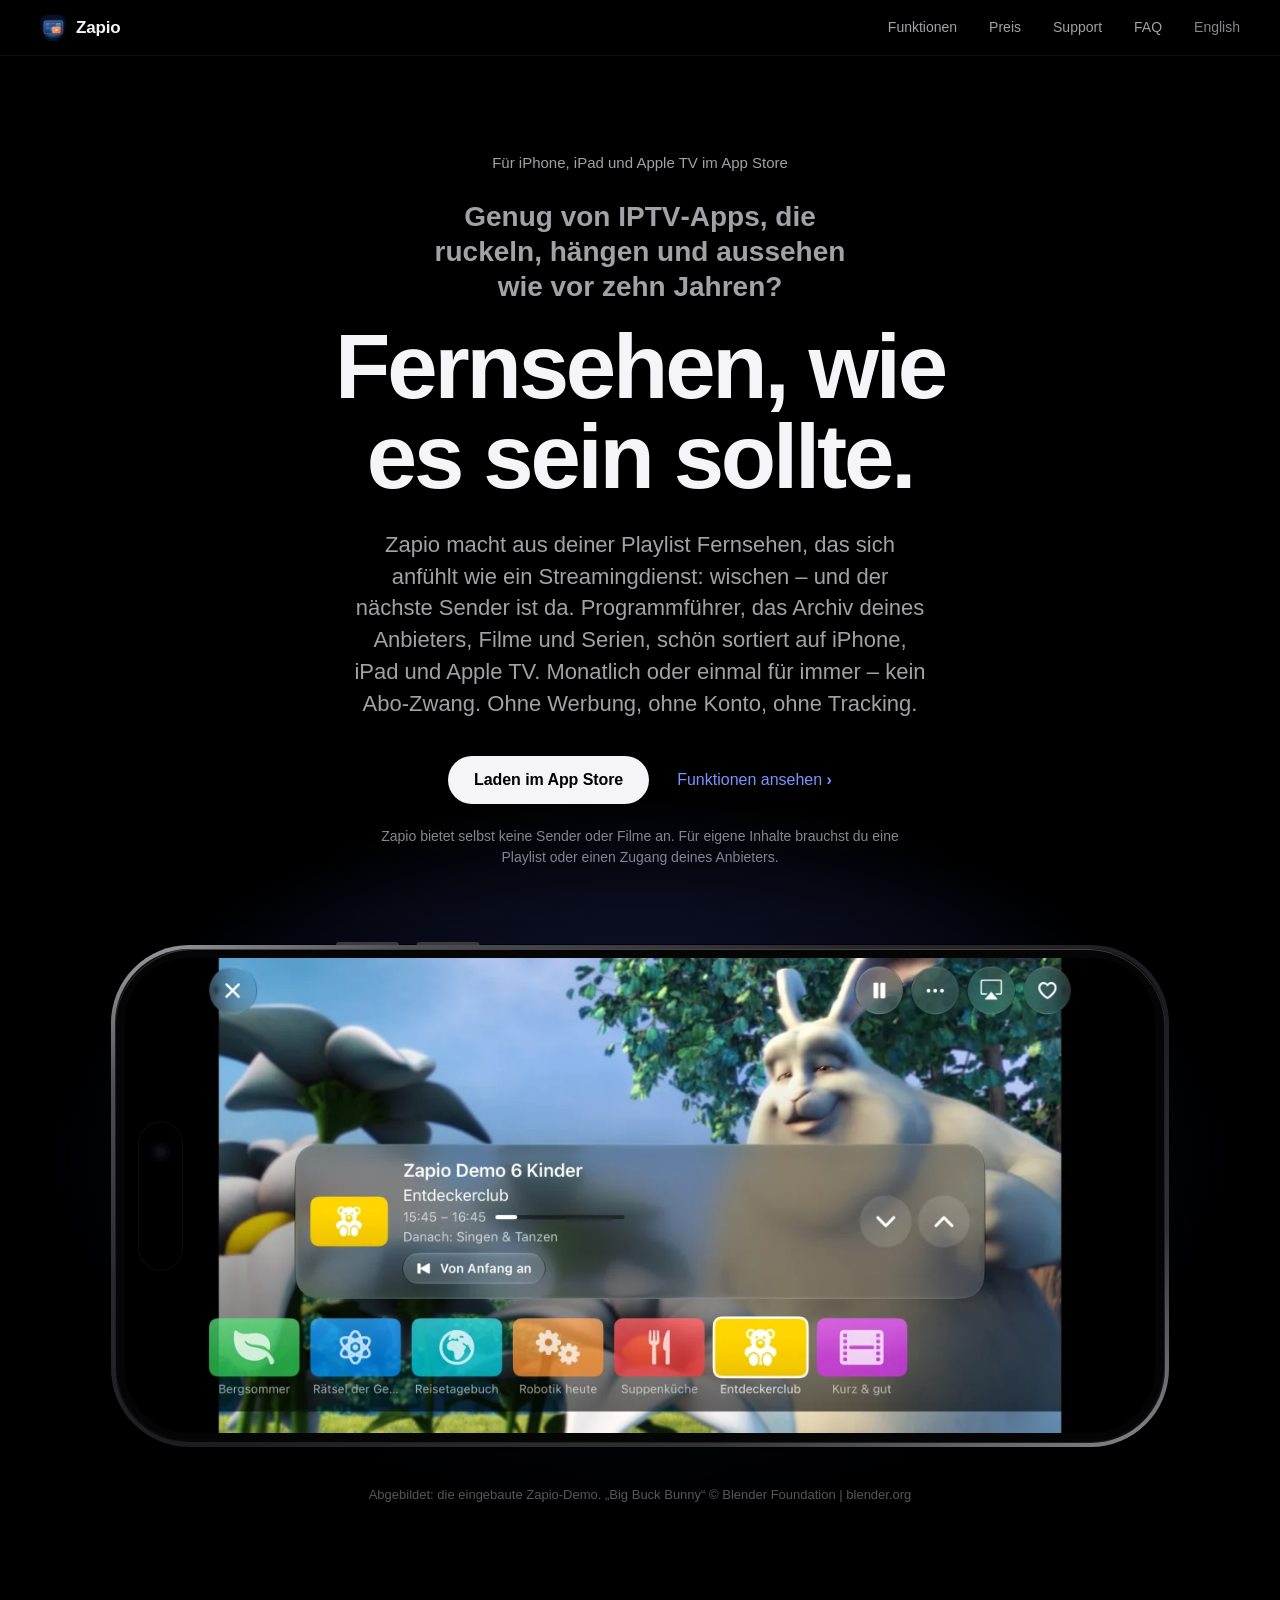
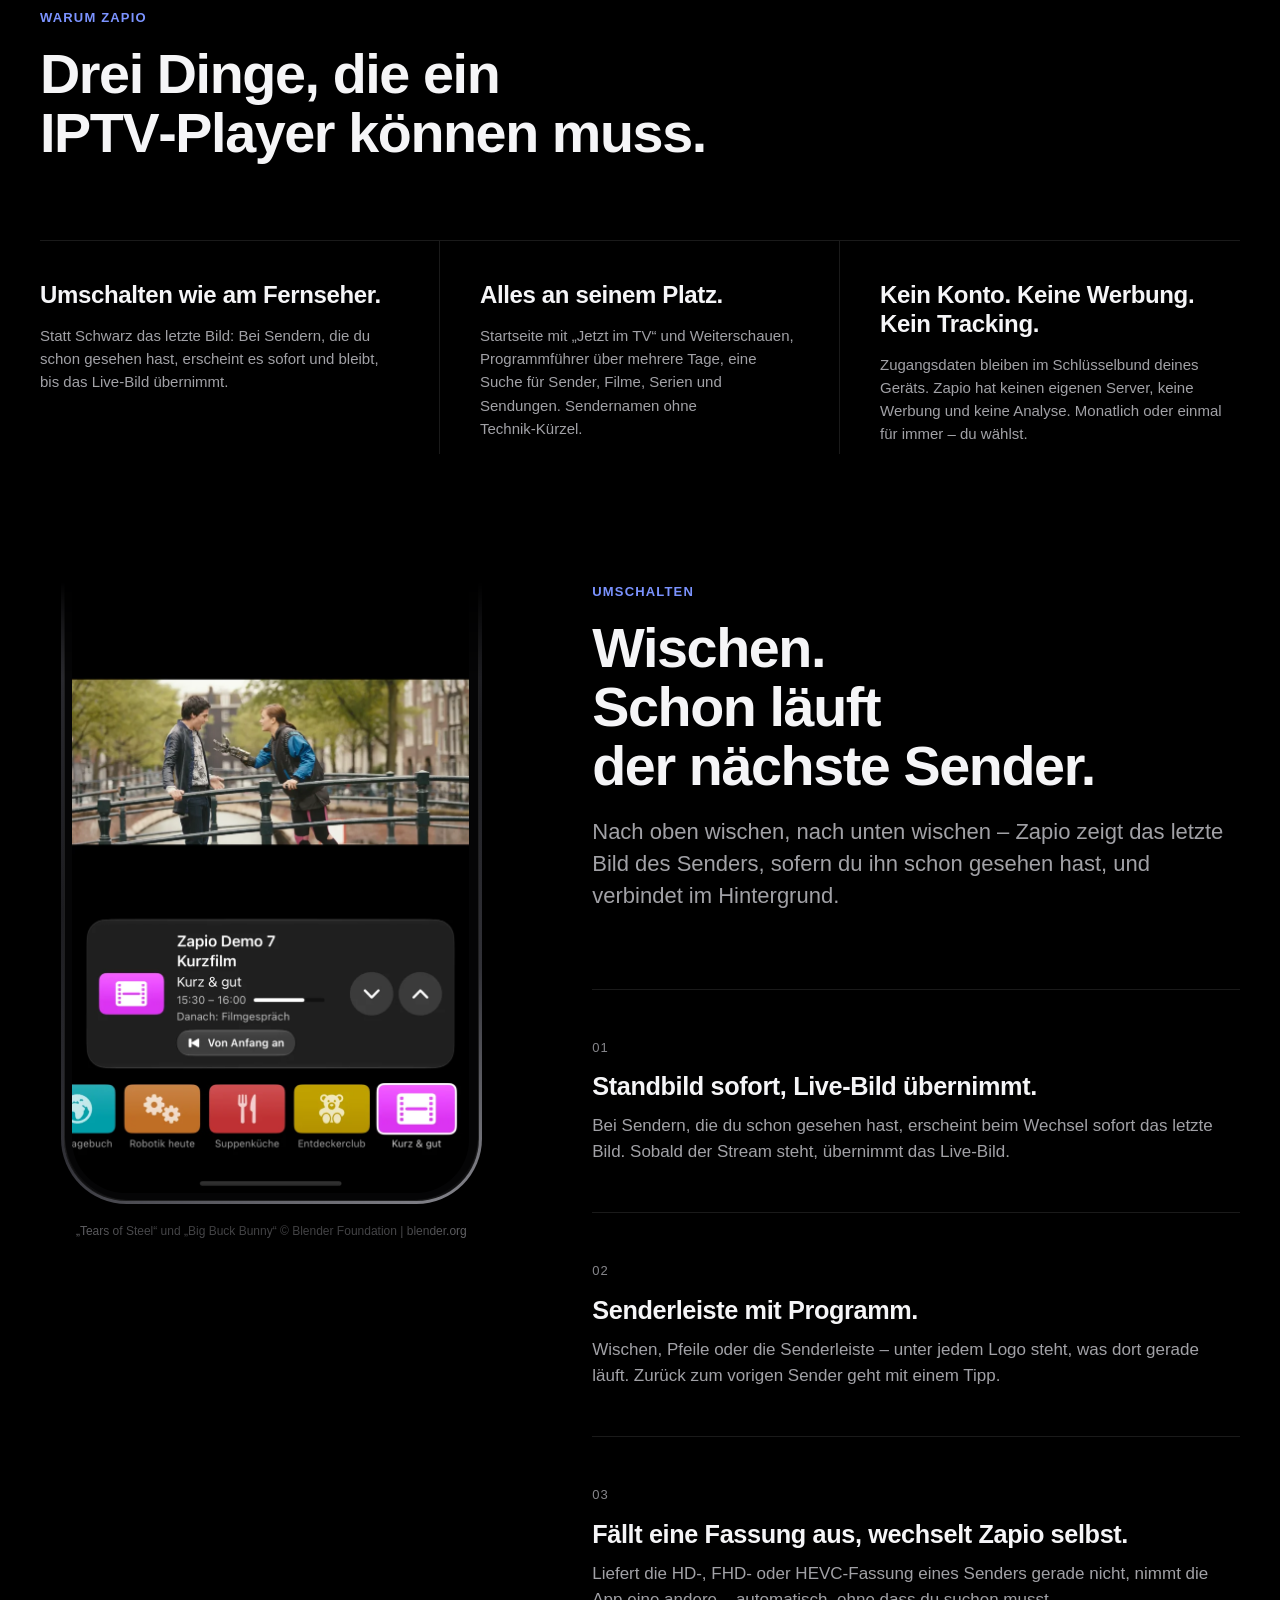
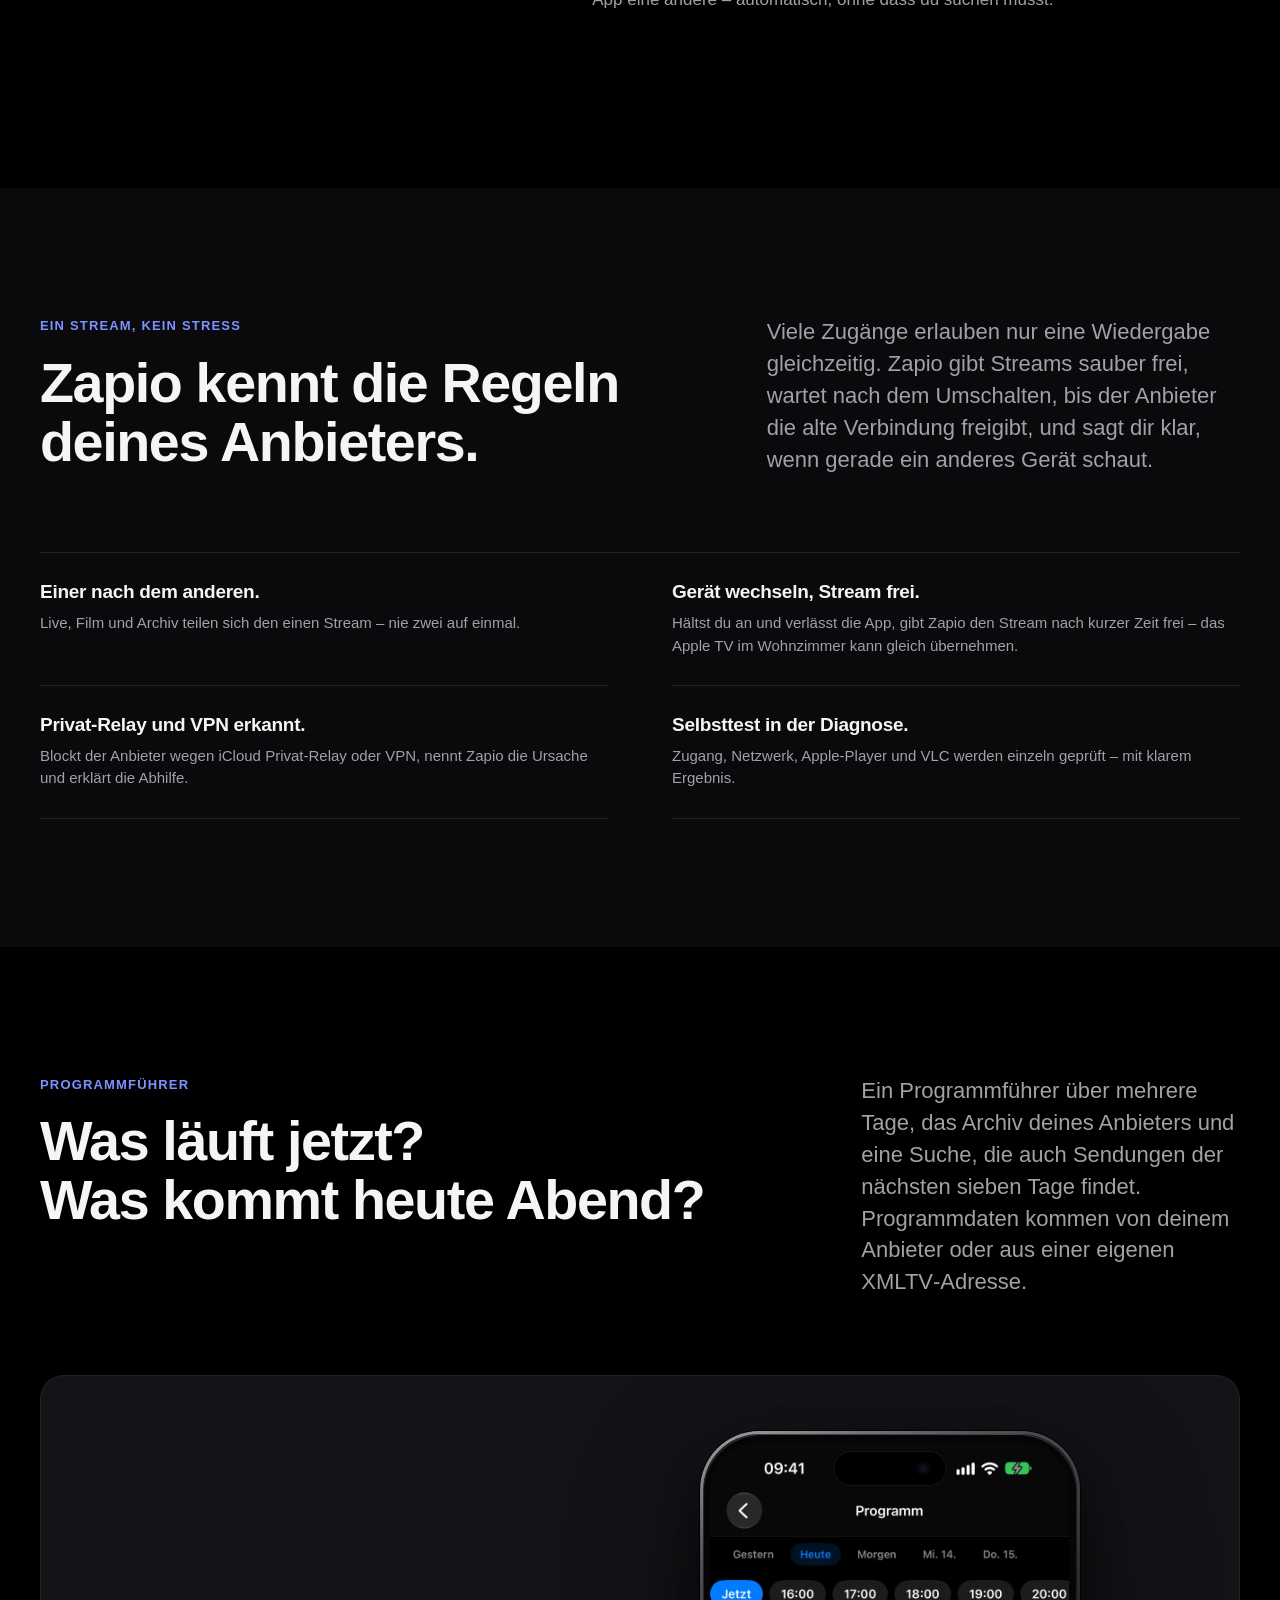
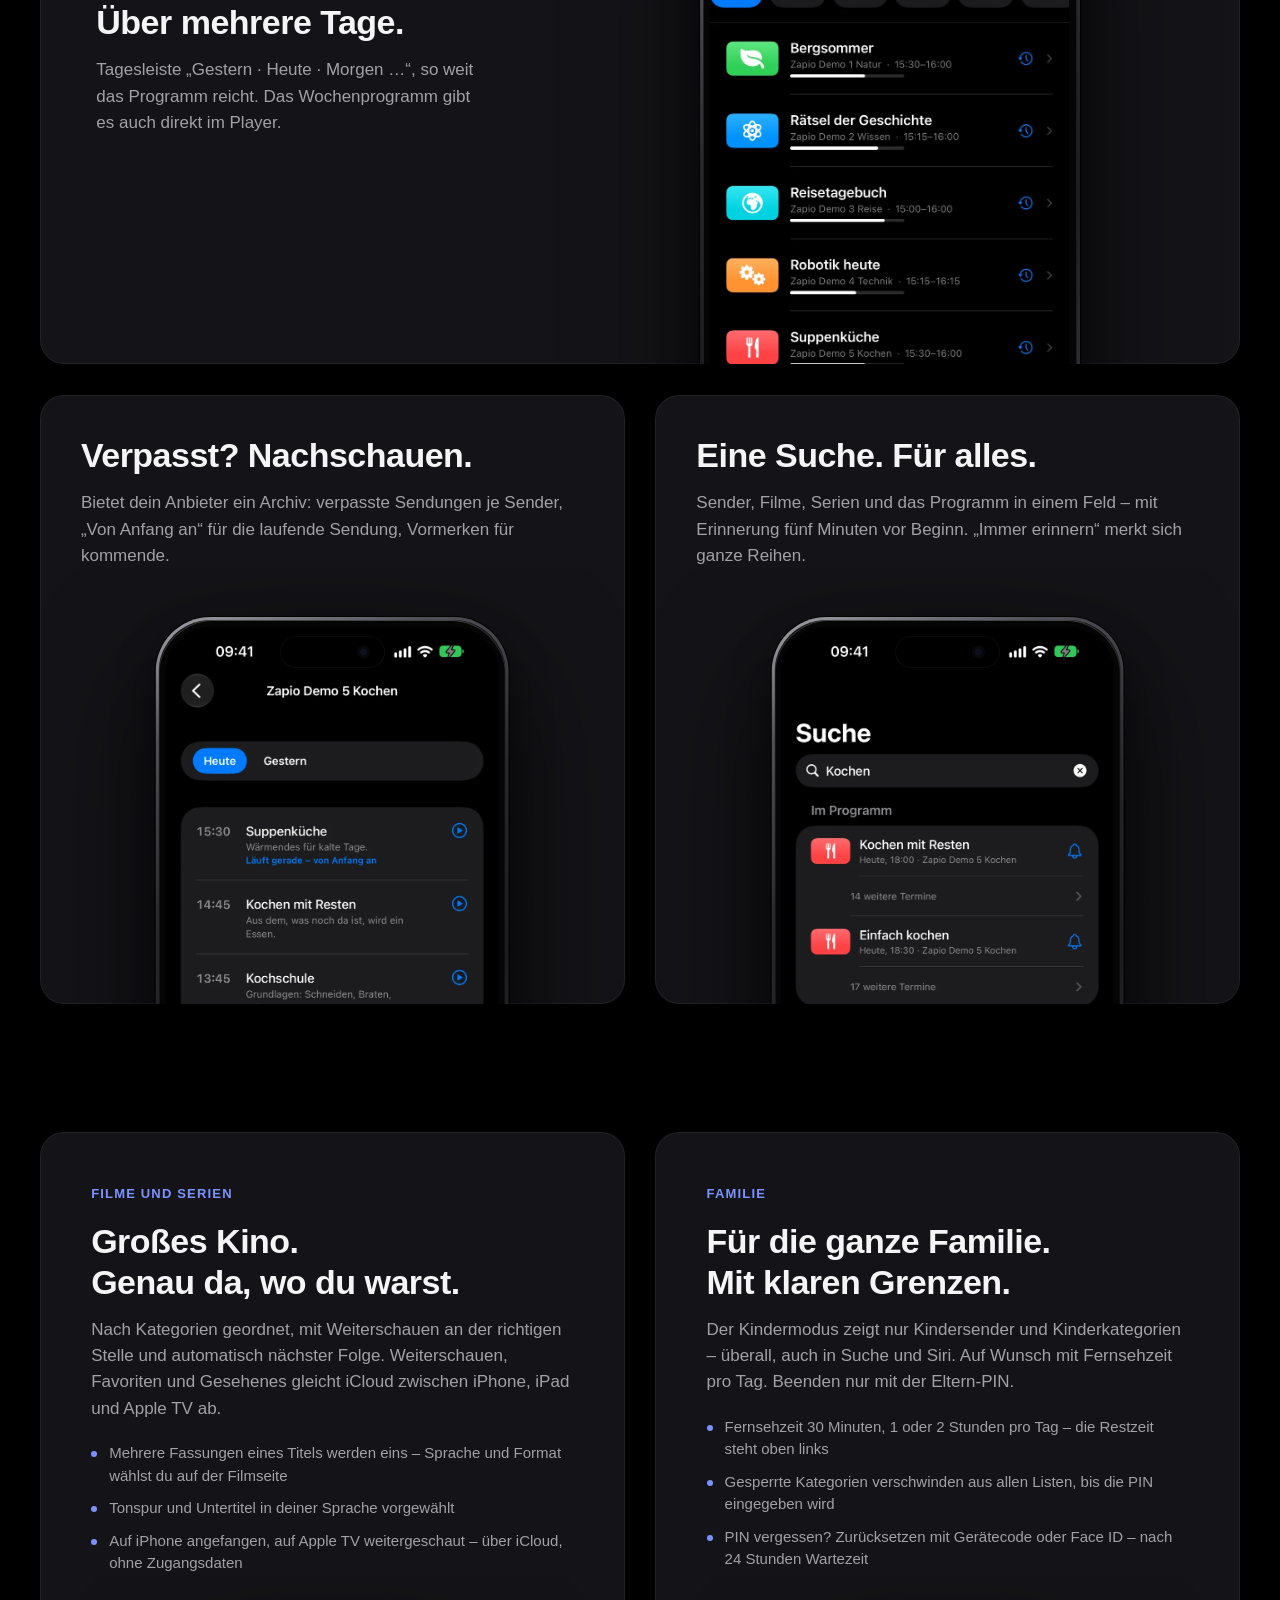
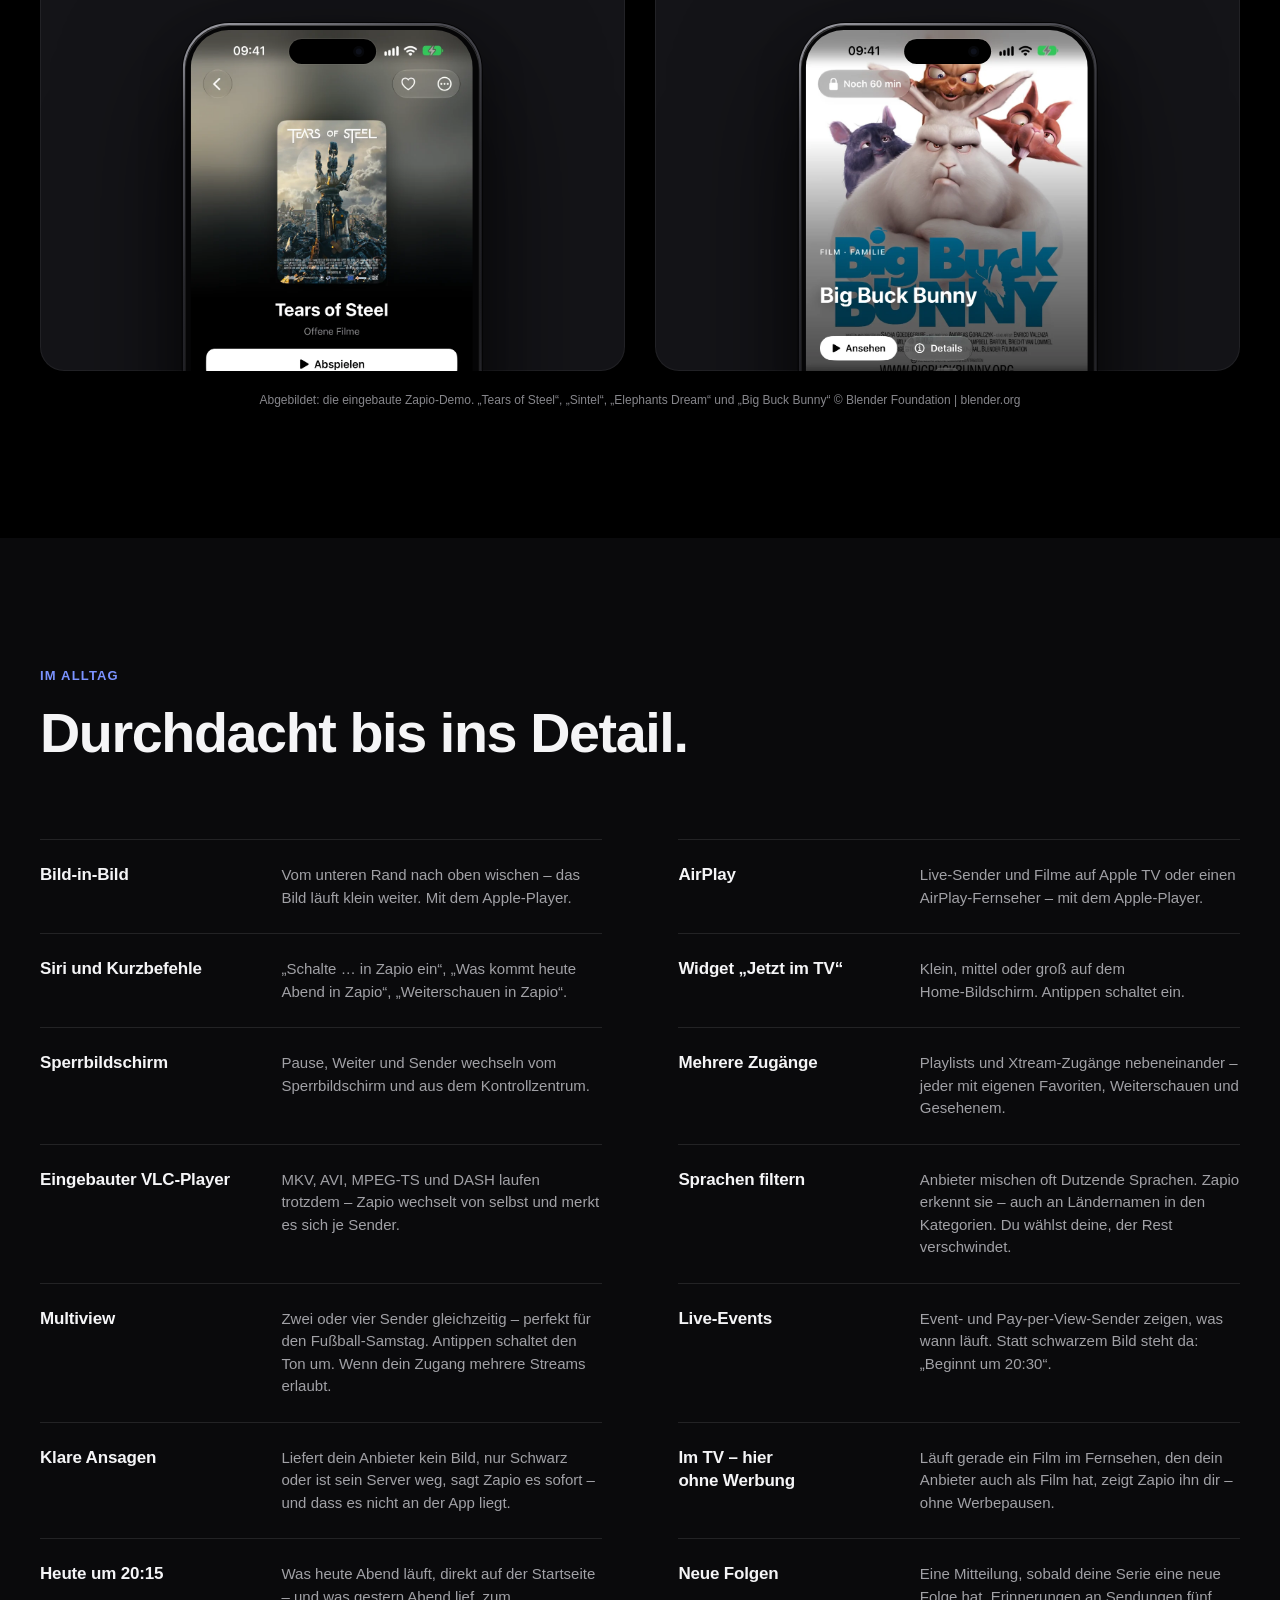
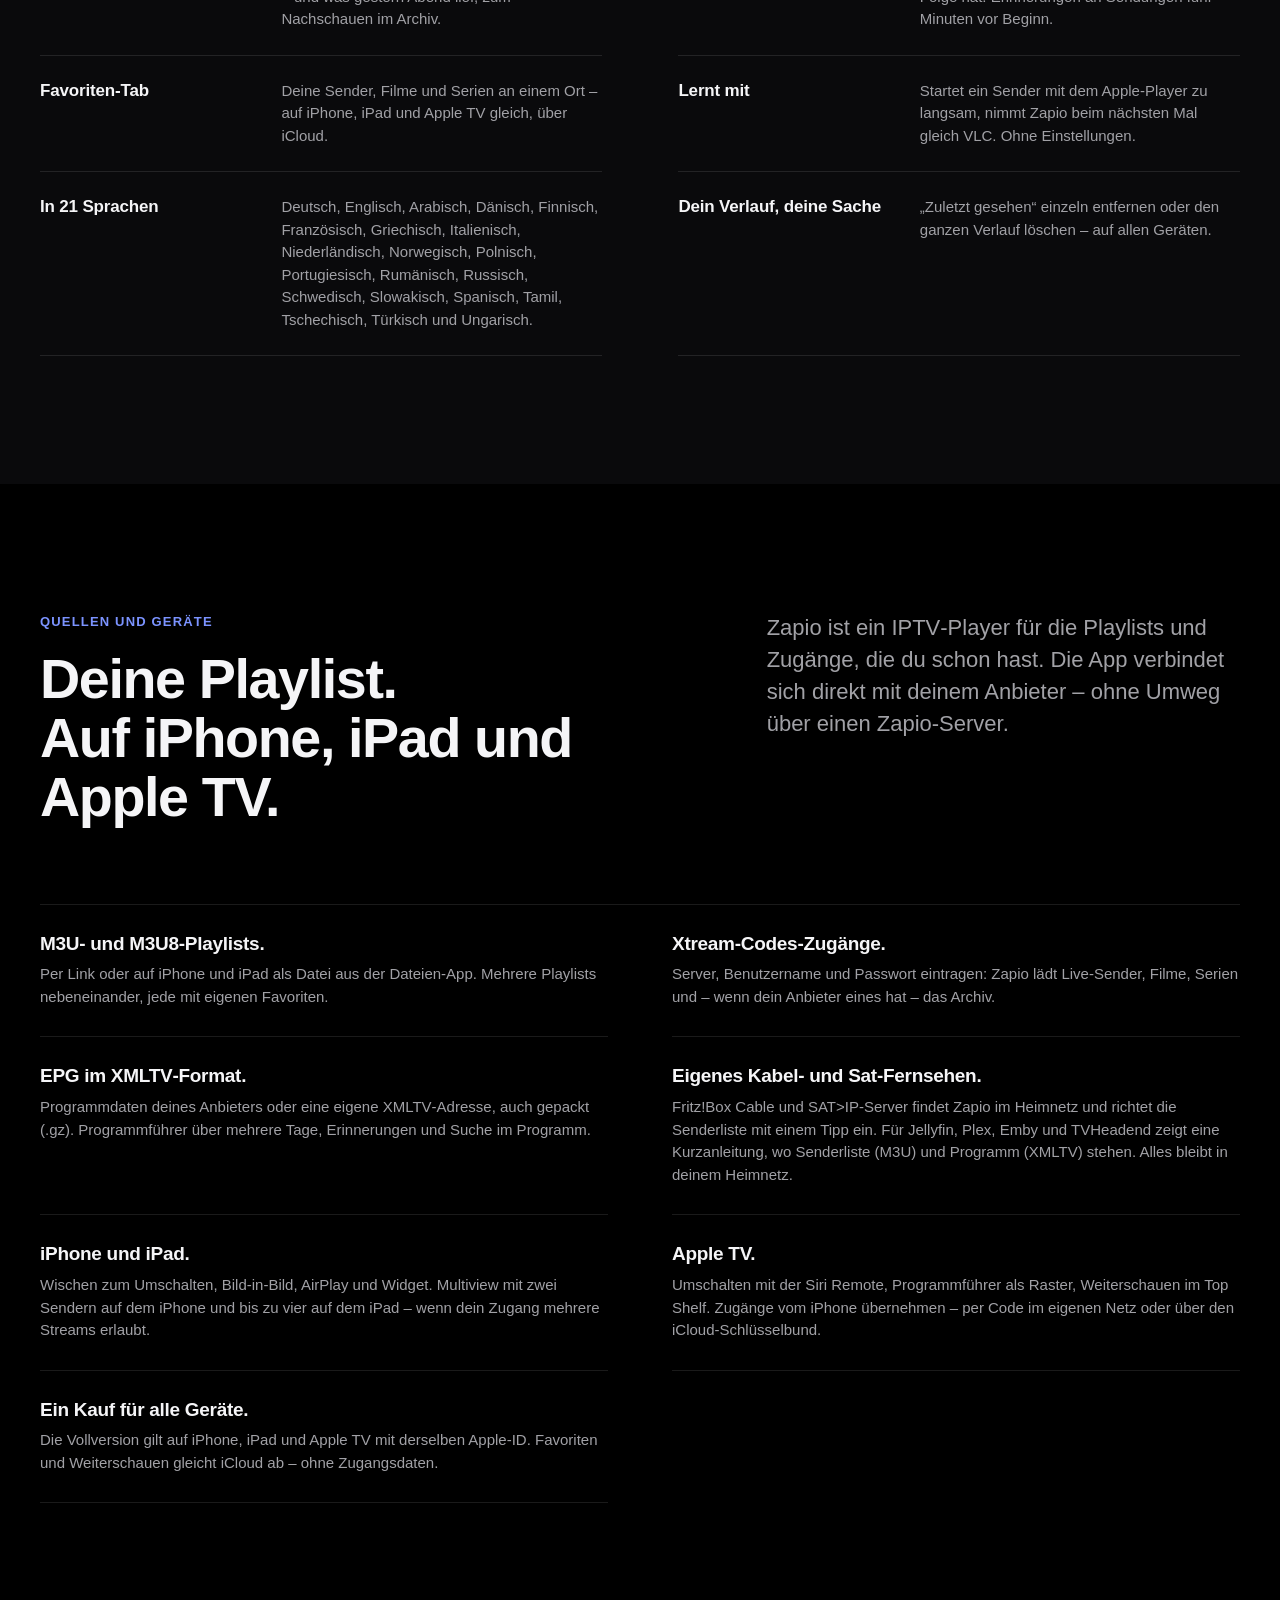
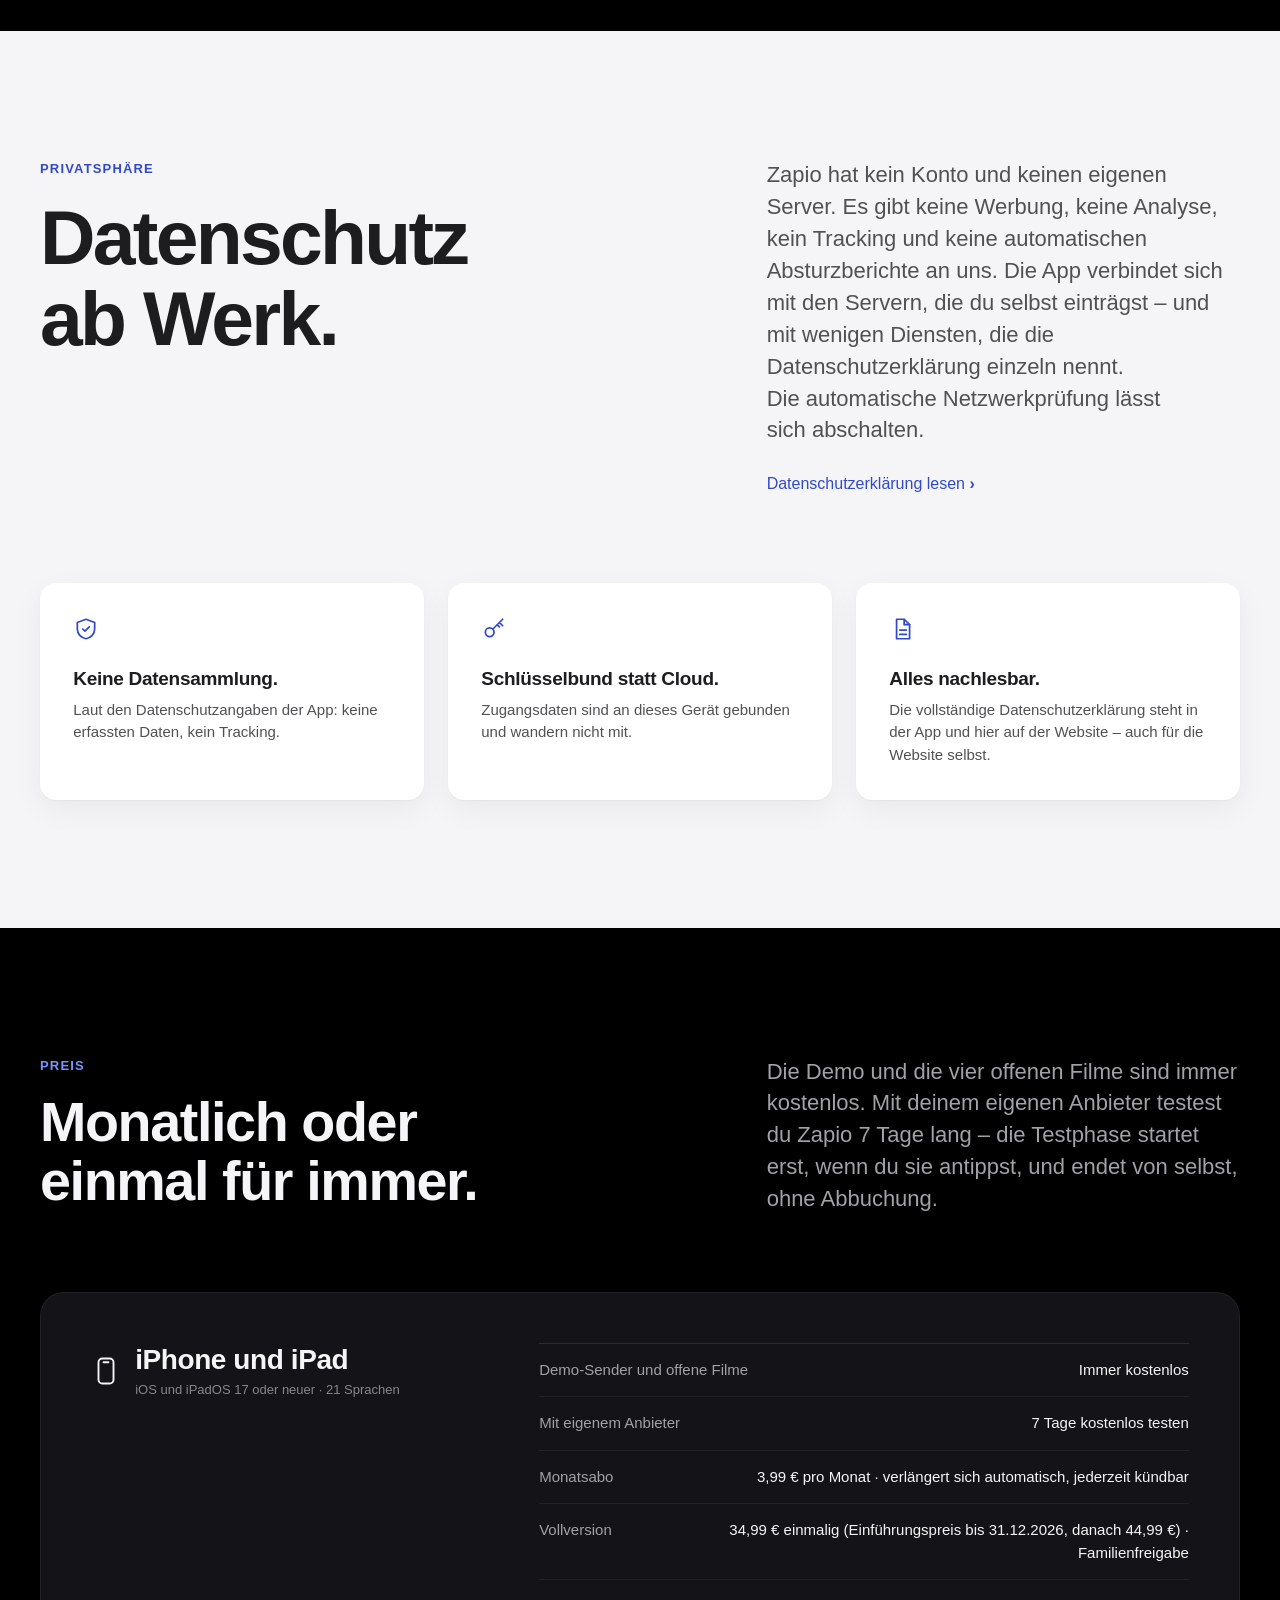
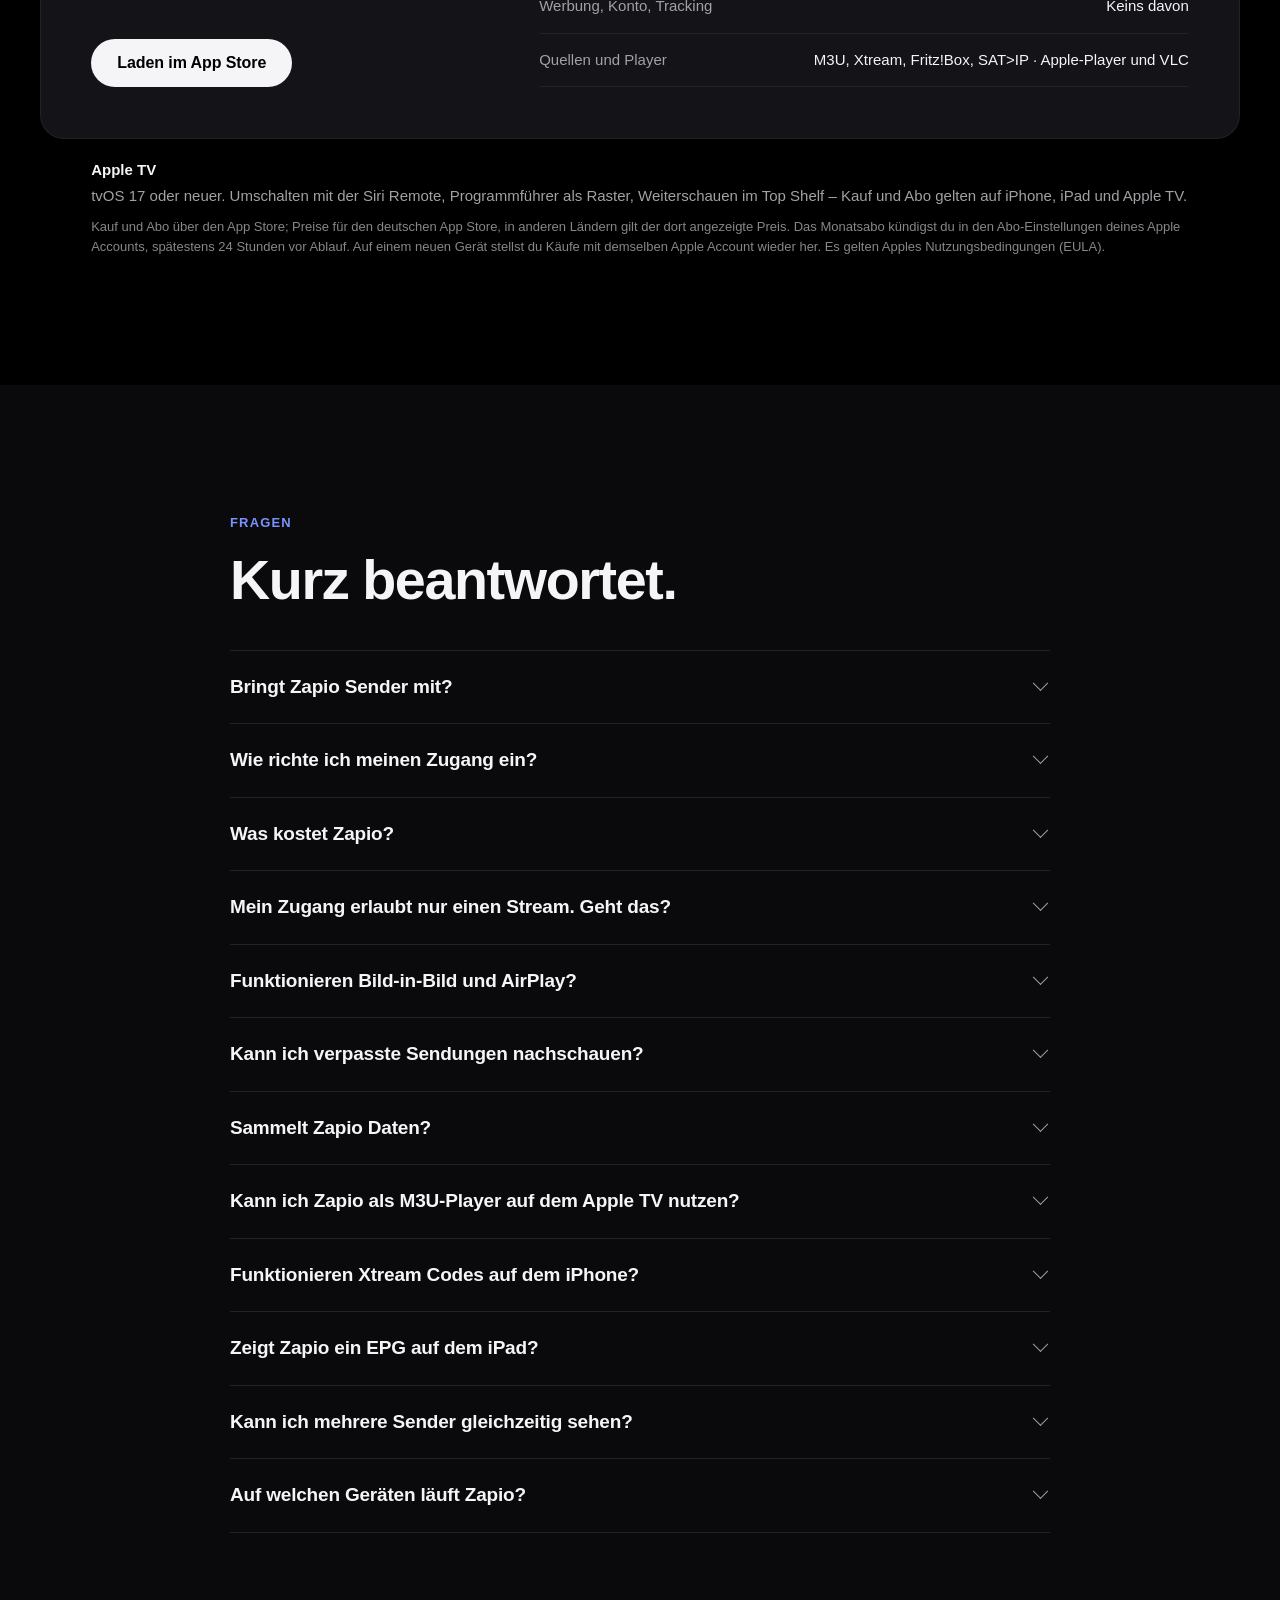
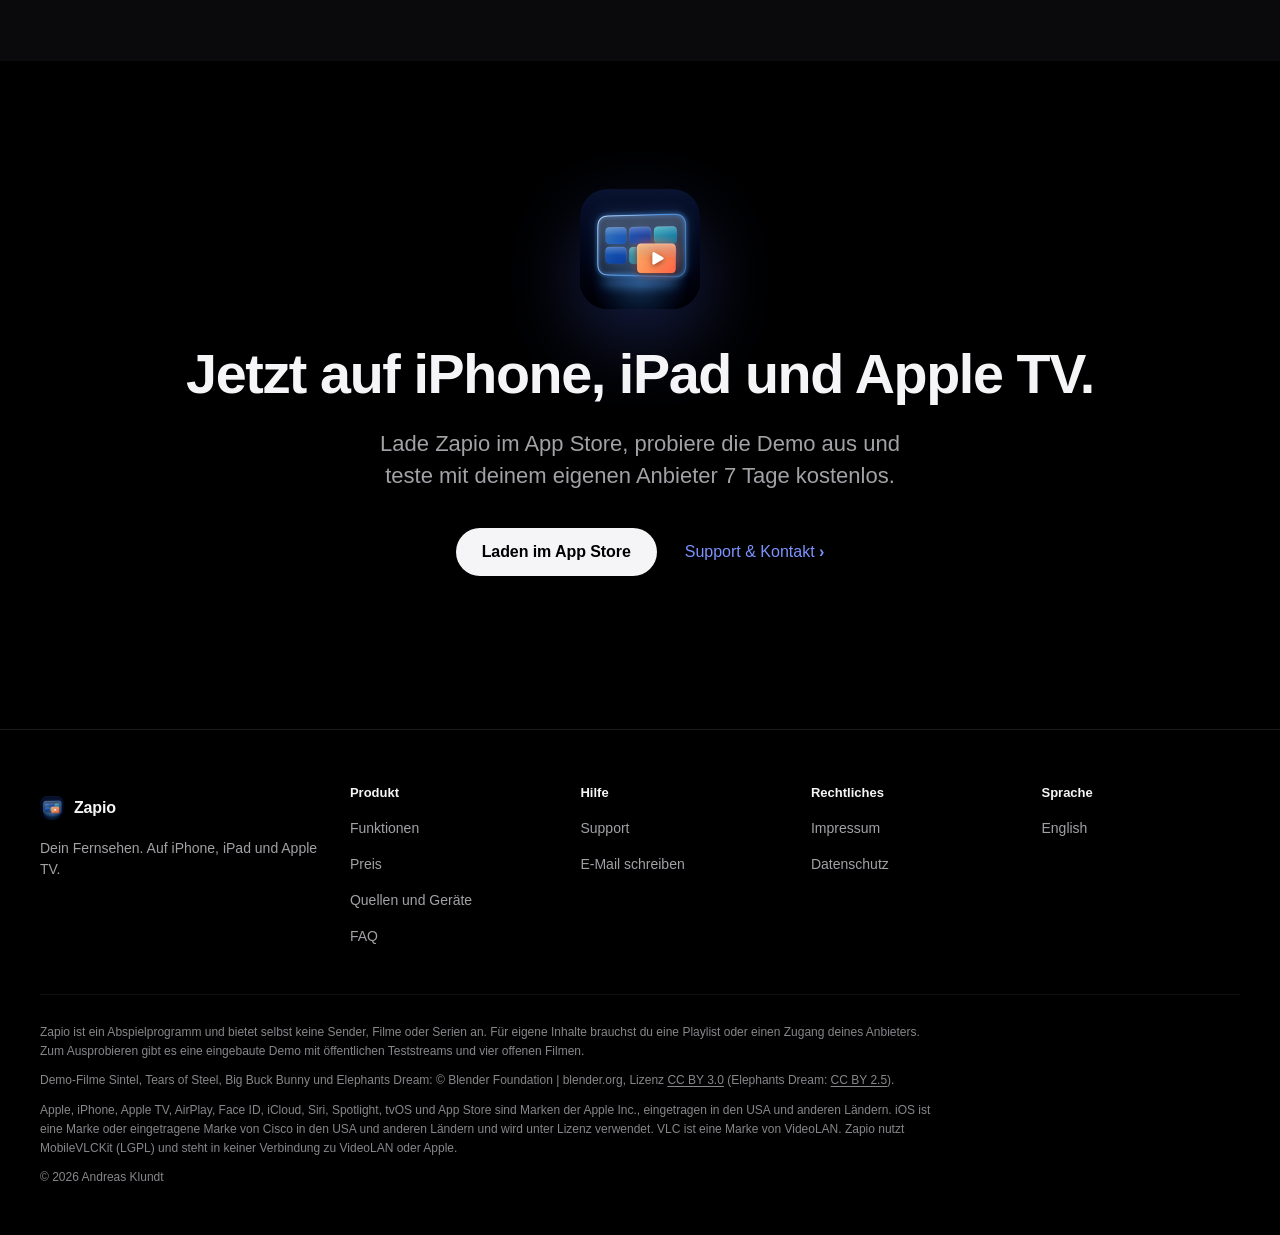
==== commit ea7e5529: "Website" ====
--- a/index.html
+++ b/index.html
@@ -35,7 +35,7 @@
 <link rel="stylesheet" href="css/site.css">
 <script>(function(d,w){if('IntersectionObserver' in w&&w.matchMedia&&!w.matchMedia('(prefers-reduced-motion: reduce)').matches)d.documentElement.classList.add('js');})(document,window);</script>
 <link rel="preload" as="image" type="image/webp" href="img/hero-1200.webp" imagesrcset="img/hero-1200.webp 1200w, img/hero-2400.webp 2400w" imagesizes="(max-width: 640px) 124vw, min(1240px, 84vw)" fetchpriority="high">
-<script type="application/ld+json">{"@context": "https://schema.org", "@graph": [{"@type": "Organization", "name": "Zapio", "founder": {"@type": "Person", "name": "Andreas Klundt"}, "email": "zapio.app@proton.me", "@id": "https://zapio-app.github.io/#org", "url": "https://zapio-app.github.io/", "logo": "https://zapio-app.github.io/icon.png"}, {"@type": "WebSite", "@id": "https://zapio-app.github.io/#website", "url": "https://zapio-app.github.io/", "name": "Zapio", "inLanguage": ["de", "en"], "publisher": {"@id": "https://zapio-app.github.io/#org"}}, {"@type": "SoftwareApplication", "name": "Zapio", "operatingSystem": "iOS 17.0, iPadOS 17.0", "applicationCategory": "MultimediaApplication", "applicationSubCategory": "IPTV Player", "description": "IPTV-Player für iPhone, iPad und Apple TV: M3U-Playlists und Xtream-Zugänge, EPG (XMLTV), Archiv und schnelles Umschalten. Kein Konto, kein Tracking, kein Abo-Zwang.", "inLanguage": ["de", "en"], "featureList": ["M3U- und M3U8-Playlists", "Xtream-Codes-Zugänge", "EPG im XMLTV-Format", "Bild-in-Bild", "AirPlay", "Siri und Kurzbefehle", "Widget „Jetzt im TV“", "Sperrbildschirm", "Mehrere Zugänge", "Eingebauter VLC-Player", "Sprachen filtern", "Multiview", "Live-Events", "Klare Ansagen", "Im TV – hier ohne Werbung", "Heute um 20:15", "Neue Folgen", "Favoriten-Tab", "Lernt mit", "In 8 Sprachen", "Dein Verlauf, deine Sache"], "availableOnDevice": "iPhone, iPad", "@id": "https://zapio-app.github.io/#app-ios", "url": "https://zapio-app.github.io/", "image": "https://zapio-app.github.io/img/og.jpg", "screenshot": ["https://zapio-app.github.io/img/hero-1200.jpg", "https://zapio-app.github.io/img/player-800.jpg", "https://zapio-app.github.io/img/guide-800.jpg"], "publisher": {"@id": "https://zapio-app.github.io/#org"}, "installUrl": "https://apps.apple.com/app/id6822676177", "offers": {"@type": "Offer", "price": "0", "priceCurrency": "EUR", "url": "https://apps.apple.com/app/id6822676177"}}, {"@type": "SoftwareApplication", "name": "Zapio für Apple TV", "operatingSystem": "tvOS 17.0", "applicationCategory": "MultimediaApplication", "applicationSubCategory": "IPTV Player", "description": "IPTV-Player für iPhone, iPad und Apple TV: M3U-Playlists und Xtream-Zugänge, EPG (XMLTV), Archiv und schnelles Umschalten. Kein Konto, kein Tracking, kein Abo-Zwang.", "inLanguage": ["de", "en"], "featureList": ["M3U- und M3U8-Playlists", "Xtream-Codes-Zugänge", "EPG im XMLTV-Format", "Bild-in-Bild", "AirPlay", "Siri und Kurzbefehle", "Widget „Jetzt im TV“", "Sperrbildschirm", "Mehrere Zugänge", "Eingebauter VLC-Player", "Sprachen filtern", "Multiview", "Live-Events", "Klare Ansagen", "Im TV – hier ohne Werbung", "Heute um 20:15", "Neue Folgen", "Favoriten-Tab", "Lernt mit", "In 8 Sprachen", "Dein Verlauf, deine Sache"], "availableOnDevice": "Apple TV", "@id": "https://zapio-app.github.io/#app-tvos", "url": "https://zapio-app.github.io/", "image": "https://zapio-app.github.io/img/og.jpg", "publisher": {"@id": "https://zapio-app.github.io/#org"}, "installUrl": "https://apps.apple.com/app/id6822676177", "offers": {"@type": "Offer", "price": "0", "priceCurrency": "EUR", "url": "https://apps.apple.com/app/id6822676177"}}, {"@type": "FAQPage", "mainEntity": [{"@type": "Question", "name": "Bringt Zapio Sender mit?", "acceptedAnswer": {"@type": "Answer", "text": "Nur zum Ausprobieren. Zapio ist ein Player und bietet selbst keine Sender an. Für eigene Inhalte brauchst du eine Playlist (M3U) oder einen Zugang deines Anbieters (Xtream). Die eingebaute Demo hat sieben erfundene Sender mit öffentlichen Teststreams und vier offene Filme."}}, {"@type": "Question", "name": "Wie richte ich meinen Zugang ein?", "acceptedAnswer": {"@type": "Answer", "text": "Playlist-Link einfügen oder Server, Benutzername und Passwort eintragen – Zapio erkennt die Art selbst. Auf iPhone und iPad geht auch eine Playlist-Datei aus der Dateien-App. Die Zugangsdaten bleiben im Schlüsselbund deines Geräts."}}, {"@type": "Question", "name": "Was kostet Zapio?", "acceptedAnswer": {"@type": "Answer", "text": "Die Demo ist immer kostenlos. Mit deinem Anbieter testest du 7 Tage kostenlos. Danach wählst du – kein Abo-Zwang: das Monatsabo für 3,99 € pro Monat (verlängert sich automatisch, jederzeit kündbar) oder die Vollversion als einmaliger Kauf für 34,99 € (Einführungspreis bis 31.12.2026, danach 44,99 €) mit Familienfreigabe und allen 1.x-Updates. Preise für den deutschen App Store."}}, {"@type": "Question", "name": "Mein Zugang erlaubt nur einen Stream. Geht das?", "acceptedAnswer": {"@type": "Answer", "text": "Ja, dafür ist Zapio gebaut. Live, Film und Archiv teilen sich die eine Verbindung, und beim Umschalten wartet die App, bis der Anbieter die alte Verbindung freigibt. Läuft auf einem anderen Gerät etwas, sagt Zapio es dir."}}, {"@type": "Question", "name": "Funktionieren Bild-in-Bild und AirPlay?", "acceptedAnswer": {"@type": "Answer", "text": "Ja, mit dem Apple-Player – also bei Live-Sendern (HLS) und Filmen im MP4-Format. Formate wie MKV spielt Zapio über den eingebauten VLC-Player; dort gibt es kein Bild-in-Bild und kein AirPlay. Gibt es einen Film auch als MP4, wählt Zapio diese Fassung vor."}}, {"@type": "Question", "name": "Kann ich verpasste Sendungen nachschauen?", "acceptedAnswer": {"@type": "Answer", "text": "Wenn dein Anbieter ein Archiv anbietet, ja: „Verpasste Sendungen“ je Sender, „Von Anfang an“ im Player, und kommende Sendungen lassen sich vormerken. Wie weit das Archiv zurückreicht, bestimmt der Anbieter."}}, {"@type": "Question", "name": "Sammelt Zapio Daten?", "acceptedAnswer": {"@type": "Answer", "text": "Nein. Kein Konto, keine Werbung, keine Analyse, kein Tracking. Was du einträgst, bleibt auf deinem Gerät. Welche Server die App kontaktiert, nennt die Datenschutzerklärung einzeln. Die automatische Netzwerkprüfung lässt sich abschalten."}}, {"@type": "Question", "name": "Kann ich Zapio als M3U-Player auf dem Apple TV nutzen?", "acceptedAnswer": {"@type": "Answer", "text": "Ja. Zapio läuft auch auf Apple TV (tvOS 17 oder neuer). Playlist-Link oder Xtream-Zugang trägst du dort direkt ein oder übernimmst ihn vom iPhone – per Code im selben Netzwerk oder über den iCloud-Schlüsselbund. Ein Kauf gilt auf iPhone, iPad und Apple TV."}}, {"@type": "Question", "name": "Funktionieren Xtream Codes auf dem iPhone?", "acceptedAnswer": {"@type": "Answer", "text": "Ja. Server, Benutzername und Passwort deines Anbieters eintragen – Zapio lädt darüber Live-Sender, Filme, Serien, das Programm und, wenn dein Anbieter eines hat, das Archiv."}}, {"@type": "Question", "name": "Zeigt Zapio ein EPG auf dem iPad?", "acceptedAnswer": {"@type": "Answer", "text": "Ja. Der Programmführer zeigt die Programmdaten (XMLTV) deines Anbieters über mehrere Tage – auf iPhone, iPad und Apple TV. Fehlt das Programm oder ist es lückenhaft, trägst du eine eigene XMLTV-Adresse ein, auch gepackt (.gz)."}}, {"@type": "Question", "name": "Kann ich mehrere Sender gleichzeitig sehen?", "acceptedAnswer": {"@type": "Answer", "text": "Ja, mit Multiview: auf iPad und Apple TV zwei oder vier Sender, auf dem iPhone zwei. Jeder Sender ist ein eigener Stream – Multiview gibt es deshalb nur, wenn dein Zugang mehrere Streams gleichzeitig erlaubt."}}, {"@type": "Question", "name": "Auf welchen Geräten läuft Zapio?", "acceptedAnswer": {"@type": "Answer", "text": "Auf iPhone und iPad ab iOS bzw. iPadOS 17 und auf Apple TV ab tvOS 17 – auf Deutsch, Englisch, Französisch, Spanisch, Italienisch, Niederländisch, Polnisch und Türkisch."}}], "@id": "https://zapio-app.github.io/#faq"}]}</script>
+<script type="application/ld+json">{"@context": "https://schema.org", "@graph": [{"@type": "Organization", "name": "Zapio", "founder": {"@type": "Person", "name": "Andreas Klundt"}, "email": "zapio@avinalu.de", "@id": "https://zapio-app.github.io/#org", "url": "https://zapio-app.github.io/", "logo": "https://zapio-app.github.io/icon.png"}, {"@type": "WebSite", "@id": "https://zapio-app.github.io/#website", "url": "https://zapio-app.github.io/", "name": "Zapio", "inLanguage": ["de", "en"], "publisher": {"@id": "https://zapio-app.github.io/#org"}}, {"@type": "SoftwareApplication", "name": "Zapio", "operatingSystem": "iOS 17.0, iPadOS 17.0", "applicationCategory": "MultimediaApplication", "applicationSubCategory": "IPTV Player", "description": "IPTV-Player für iPhone, iPad und Apple TV: M3U-Playlists und Xtream-Zugänge, EPG (XMLTV), Archiv und schnelles Umschalten. Kein Konto, kein Tracking, kein Abo-Zwang.", "inLanguage": ["de", "en"], "featureList": ["M3U- und M3U8-Playlists", "Xtream-Codes-Zugänge", "EPG im XMLTV-Format", "Bild-in-Bild", "AirPlay", "Siri und Kurzbefehle", "Widget „Jetzt im TV“", "Sperrbildschirm", "Mehrere Zugänge", "Eingebauter VLC-Player", "Sprachen filtern", "Multiview", "Live-Events", "Klare Ansagen", "Im TV – hier ohne Werbung", "Heute um 20:15", "Neue Folgen", "Favoriten-Tab", "Lernt mit", "In 21 Sprachen", "Dein Verlauf, deine Sache"], "availableOnDevice": "iPhone, iPad", "@id": "https://zapio-app.github.io/#app-ios", "url": "https://zapio-app.github.io/", "image": "https://zapio-app.github.io/img/og.jpg", "screenshot": ["https://zapio-app.github.io/img/hero-1200.jpg", "https://zapio-app.github.io/img/player-800.jpg", "https://zapio-app.github.io/img/guide-800.jpg"], "publisher": {"@id": "https://zapio-app.github.io/#org"}, "installUrl": "https://apps.apple.com/app/id6822676177", "offers": {"@type": "Offer", "price": "0", "priceCurrency": "EUR", "url": "https://apps.apple.com/app/id6822676177"}}, {"@type": "SoftwareApplication", "name": "Zapio für Apple TV", "operatingSystem": "tvOS 17.0", "applicationCategory": "MultimediaApplication", "applicationSubCategory": "IPTV Player", "description": "IPTV-Player für iPhone, iPad und Apple TV: M3U-Playlists und Xtream-Zugänge, EPG (XMLTV), Archiv und schnelles Umschalten. Kein Konto, kein Tracking, kein Abo-Zwang.", "inLanguage": ["de", "en"], "featureList": ["M3U- und M3U8-Playlists", "Xtream-Codes-Zugänge", "EPG im XMLTV-Format", "Bild-in-Bild", "AirPlay", "Siri und Kurzbefehle", "Widget „Jetzt im TV“", "Sperrbildschirm", "Mehrere Zugänge", "Eingebauter VLC-Player", "Sprachen filtern", "Multiview", "Live-Events", "Klare Ansagen", "Im TV – hier ohne Werbung", "Heute um 20:15", "Neue Folgen", "Favoriten-Tab", "Lernt mit", "In 21 Sprachen", "Dein Verlauf, deine Sache"], "availableOnDevice": "Apple TV", "@id": "https://zapio-app.github.io/#app-tvos", "url": "https://zapio-app.github.io/", "image": "https://zapio-app.github.io/img/og.jpg", "publisher": {"@id": "https://zapio-app.github.io/#org"}, "installUrl": "https://apps.apple.com/app/id6822676177", "offers": {"@type": "Offer", "price": "0", "priceCurrency": "EUR", "url": "https://apps.apple.com/app/id6822676177"}}, {"@type": "FAQPage", "mainEntity": [{"@type": "Question", "name": "Bringt Zapio Sender mit?", "acceptedAnswer": {"@type": "Answer", "text": "Nur zum Ausprobieren. Zapio ist ein Player und bietet selbst keine Sender an. Für eigene Inhalte brauchst du eine Playlist (M3U) oder einen Zugang deines Anbieters (Xtream). Die eingebaute Demo hat sieben erfundene Sender mit öffentlichen Teststreams und vier offene Filme."}}, {"@type": "Question", "name": "Wie richte ich meinen Zugang ein?", "acceptedAnswer": {"@type": "Answer", "text": "Playlist-Link einfügen oder Server, Benutzername und Passwort eintragen – Zapio erkennt die Art selbst. Auf iPhone und iPad geht auch eine Playlist-Datei aus der Dateien-App. Die Zugangsdaten bleiben im Schlüsselbund deines Geräts."}}, {"@type": "Question", "name": "Was kostet Zapio?", "acceptedAnswer": {"@type": "Answer", "text": "Die Demo ist immer kostenlos. Mit deinem Anbieter testest du 7 Tage kostenlos. Danach wählst du – kein Abo-Zwang: das Monatsabo für 3,99 € pro Monat (verlängert sich automatisch, jederzeit kündbar) oder die Vollversion als einmaliger Kauf für 34,99 € (Einführungspreis bis 31.12.2026, danach 44,99 €) mit Familienfreigabe und allen 1.x-Updates. Preise für den deutschen App Store."}}, {"@type": "Question", "name": "Mein Zugang erlaubt nur einen Stream. Geht das?", "acceptedAnswer": {"@type": "Answer", "text": "Ja, dafür ist Zapio gebaut. Live, Film und Archiv teilen sich die eine Verbindung, und beim Umschalten wartet die App, bis der Anbieter die alte Verbindung freigibt. Läuft auf einem anderen Gerät etwas, sagt Zapio es dir."}}, {"@type": "Question", "name": "Funktionieren Bild-in-Bild und AirPlay?", "acceptedAnswer": {"@type": "Answer", "text": "Ja, mit dem Apple-Player – also bei Live-Sendern (HLS) und Filmen im MP4-Format. Formate wie MKV spielt Zapio über den eingebauten VLC-Player; dort gibt es kein Bild-in-Bild und kein AirPlay. Gibt es einen Film auch als MP4, wählt Zapio diese Fassung vor."}}, {"@type": "Question", "name": "Kann ich verpasste Sendungen nachschauen?", "acceptedAnswer": {"@type": "Answer", "text": "Wenn dein Anbieter ein Archiv anbietet, ja: „Verpasste Sendungen“ je Sender, „Von Anfang an“ im Player, und kommende Sendungen lassen sich vormerken. Wie weit das Archiv zurückreicht, bestimmt der Anbieter."}}, {"@type": "Question", "name": "Sammelt Zapio Daten?", "acceptedAnswer": {"@type": "Answer", "text": "Nein. Kein Konto, keine Werbung, keine Analyse, kein Tracking. Was du einträgst, bleibt auf deinem Gerät. Welche Server die App kontaktiert, nennt die Datenschutzerklärung einzeln. Die automatische Netzwerkprüfung lässt sich abschalten."}}, {"@type": "Question", "name": "Kann ich Zapio als M3U-Player auf dem Apple TV nutzen?", "acceptedAnswer": {"@type": "Answer", "text": "Ja. Zapio läuft auch auf Apple TV (tvOS 17 oder neuer). Playlist-Link oder Xtream-Zugang trägst du dort direkt ein oder übernimmst ihn vom iPhone – per Code im selben Netzwerk oder über den iCloud-Schlüsselbund. Ein Kauf gilt auf iPhone, iPad und Apple TV."}}, {"@type": "Question", "name": "Funktionieren Xtream Codes auf dem iPhone?", "acceptedAnswer": {"@type": "Answer", "text": "Ja. Server, Benutzername und Passwort deines Anbieters eintragen – Zapio lädt darüber Live-Sender, Filme, Serien, das Programm und, wenn dein Anbieter eines hat, das Archiv."}}, {"@type": "Question", "name": "Zeigt Zapio ein EPG auf dem iPad?", "acceptedAnswer": {"@type": "Answer", "text": "Ja. Der Programmführer zeigt die Programmdaten (XMLTV) deines Anbieters über mehrere Tage – auf iPhone, iPad und Apple TV. Fehlt das Programm oder ist es lückenhaft, trägst du eine eigene XMLTV-Adresse ein, auch gepackt (.gz)."}}, {"@type": "Question", "name": "Kann ich mehrere Sender gleichzeitig sehen?", "acceptedAnswer": {"@type": "Answer", "text": "Ja, mit Multiview: auf iPad und Apple TV zwei oder vier Sender, auf dem iPhone zwei. Jeder Sender ist ein eigener Stream – Multiview gibt es deshalb nur, wenn dein Zugang mehrere Streams gleichzeitig erlaubt."}}, {"@type": "Question", "name": "Auf welchen Geräten läuft Zapio?", "acceptedAnswer": {"@type": "Answer", "text": "Auf iPhone und iPad ab iOS bzw. iPadOS 17 und auf Apple TV ab tvOS 17 – in 21 Sprachen: Deutsch, Englisch, Arabisch, Dänisch, Finnisch, Französisch, Griechisch, Italienisch, Niederländisch, Norwegisch, Polnisch, Portugiesisch, Rumänisch, Russisch, Schwedisch, Slowakisch, Spanisch, Tamil, Tschechisch, Türkisch und Ungarisch."}}], "@id": "https://zapio-app.github.io/#faq"}]}</script>
 </head>
 <body>
 <a class="skip" href="#main">Zum Inhalt springen</a>
@@ -99,7 +99,7 @@
 <section class="band" aria-labelledby="h-details">
   <div class="wrap wrap-wide">
     <div class="sec-head reveal"><p class="kicker">Im Alltag</p><h2 id="h-details">Durchdacht bis ins Detail.</h2></div>
-    <ul class="list reveal"><li><h3>Bild‑in‑Bild</h3><p>Vom unteren Rand nach oben wischen – das Bild läuft klein weiter. Mit dem Apple‑Player.</p></li><li><h3>AirPlay</h3><p>Live‑Sender und Filme auf Apple TV oder einen AirPlay‑Fernseher – mit dem Apple‑Player.</p></li><li><h3>Siri und Kurzbefehle</h3><p>„Schalte … in Zapio ein“, „Was kommt heute Abend in Zapio“, „Weiterschauen in Zapio“.</p></li><li><h3>Widget „Jetzt im TV“</h3><p>Klein, mittel oder groß auf dem Home‑Bildschirm. Antippen schaltet ein.</p></li><li><h3>Sperrbildschirm</h3><p>Pause, Weiter und Sender wechseln vom Sperrbildschirm und aus dem Kontrollzentrum.</p></li><li><h3>Mehrere Zugänge</h3><p>Playlists und Xtream‑Zugänge nebeneinander – jeder mit eigenen Favoriten, Weiterschauen und Gesehenem.</p></li><li><h3>Eingebauter VLC‑Player</h3><p>MKV, AVI, MPEG‑TS und DASH laufen trotzdem – Zapio wechselt von selbst und merkt es sich je Sender.</p></li><li><h3>Sprachen filtern</h3><p>Anbieter mischen oft Dutzende Sprachen. Zapio erkennt sie – auch an Ländernamen in den Kategorien. Du wählst deine, der Rest verschwindet.</p></li><li><h3>Multiview</h3><p>Zwei oder vier Sender gleichzeitig – perfekt für den Fußball‑Samstag. Antippen schaltet den Ton um. Wenn dein Zugang mehrere Streams erlaubt.</p></li><li><h3>Live‑Events</h3><p>Event‑ und Pay‑per‑View‑Sender zeigen, was wann läuft. Statt schwarzem Bild steht da: „Beginnt um 20:30“.</p></li><li><h3>Klare Ansagen</h3><p>Liefert dein Anbieter kein Bild, nur Schwarz oder ist sein Server weg, sagt Zapio es sofort – und dass es nicht an der App liegt.</p></li><li><h3>Im TV – hier ohne Werbung</h3><p>Läuft gerade ein Film im Fernsehen, den dein Anbieter auch als Film hat, zeigt Zapio ihn dir – ohne Werbepausen.</p></li><li><h3>Heute um 20:15</h3><p>Was heute Abend läuft, direkt auf der Startseite – und was gestern Abend lief, zum Nachschauen im Archiv.</p></li><li><h3>Neue Folgen</h3><p>Eine Mitteilung, sobald deine Serie eine neue Folge hat. Erinnerungen an Sendungen fünf Minuten vor Beginn.</p></li><li><h3>Favoriten‑Tab</h3><p>Deine Sender, Filme und Serien an einem Ort – auf iPhone, iPad und Apple&nbsp;TV gleich, über iCloud.</p></li><li><h3>Lernt mit</h3><p>Startet ein Sender mit dem Apple‑Player zu langsam, nimmt Zapio beim nächsten Mal gleich VLC. Ohne Einstellungen.</p></li><li><h3>In 8 Sprachen</h3><p>Deutsch, Englisch, Französisch, Spanisch, Italienisch, Niederländisch, Polnisch und Türkisch.</p></li><li><h3>Dein Verlauf, deine Sache</h3><p>„Zuletzt gesehen“ einzeln entfernen oder den ganzen Verlauf löschen – auf allen Geräten.</p></li></ul>
+    <ul class="list reveal"><li><h3>Bild‑in‑Bild</h3><p>Vom unteren Rand nach oben wischen – das Bild läuft klein weiter. Mit dem Apple‑Player.</p></li><li><h3>AirPlay</h3><p>Live‑Sender und Filme auf Apple TV oder einen AirPlay‑Fernseher – mit dem Apple‑Player.</p></li><li><h3>Siri und Kurzbefehle</h3><p>„Schalte … in Zapio ein“, „Was kommt heute Abend in Zapio“, „Weiterschauen in Zapio“.</p></li><li><h3>Widget „Jetzt im TV“</h3><p>Klein, mittel oder groß auf dem Home‑Bildschirm. Antippen schaltet ein.</p></li><li><h3>Sperrbildschirm</h3><p>Pause, Weiter und Sender wechseln vom Sperrbildschirm und aus dem Kontrollzentrum.</p></li><li><h3>Mehrere Zugänge</h3><p>Playlists und Xtream‑Zugänge nebeneinander – jeder mit eigenen Favoriten, Weiterschauen und Gesehenem.</p></li><li><h3>Eingebauter VLC‑Player</h3><p>MKV, AVI, MPEG‑TS und DASH laufen trotzdem – Zapio wechselt von selbst und merkt es sich je Sender.</p></li><li><h3>Sprachen filtern</h3><p>Anbieter mischen oft Dutzende Sprachen. Zapio erkennt sie – auch an Ländernamen in den Kategorien. Du wählst deine, der Rest verschwindet.</p></li><li><h3>Multiview</h3><p>Zwei oder vier Sender gleichzeitig – perfekt für den Fußball‑Samstag. Antippen schaltet den Ton um. Wenn dein Zugang mehrere Streams erlaubt.</p></li><li><h3>Live‑Events</h3><p>Event‑ und Pay‑per‑View‑Sender zeigen, was wann läuft. Statt schwarzem Bild steht da: „Beginnt um 20:30“.</p></li><li><h3>Klare Ansagen</h3><p>Liefert dein Anbieter kein Bild, nur Schwarz oder ist sein Server weg, sagt Zapio es sofort – und dass es nicht an der App liegt.</p></li><li><h3>Im TV – hier ohne Werbung</h3><p>Läuft gerade ein Film im Fernsehen, den dein Anbieter auch als Film hat, zeigt Zapio ihn dir – ohne Werbepausen.</p></li><li><h3>Heute um 20:15</h3><p>Was heute Abend läuft, direkt auf der Startseite – und was gestern Abend lief, zum Nachschauen im Archiv.</p></li><li><h3>Neue Folgen</h3><p>Eine Mitteilung, sobald deine Serie eine neue Folge hat. Erinnerungen an Sendungen fünf Minuten vor Beginn.</p></li><li><h3>Favoriten‑Tab</h3><p>Deine Sender, Filme und Serien an einem Ort – auf iPhone, iPad und Apple&nbsp;TV gleich, über iCloud.</p></li><li><h3>Lernt mit</h3><p>Startet ein Sender mit dem Apple‑Player zu langsam, nimmt Zapio beim nächsten Mal gleich VLC. Ohne Einstellungen.</p></li><li><h3>In 21 Sprachen</h3><p>Deutsch, Englisch, Arabisch, Dänisch, Finnisch, Französisch, Griechisch, Italienisch, Niederländisch, Norwegisch, Polnisch, Portugiesisch, Rumänisch, Russisch, Schwedisch, Slowakisch, Spanisch, Tamil, Tschechisch, Türkisch und Ungarisch.</p></li><li><h3>Dein Verlauf, deine Sache</h3><p>„Zuletzt gesehen“ einzeln entfernen oder den ganzen Verlauf löschen – auf allen Geräten.</p></li></ul>
   </div>
 </section>
 
@@ -122,7 +122,7 @@
   <div class="wrap">
     <div class="split reveal"><div><p class="kicker">Preis</p><h2 id="h-price">Monatlich oder<br>einmal für immer.</h2></div><p class="lead">Die Demo und die vier offenen Filme sind immer kostenlos. Mit deinem eigenen Anbieter testest du Zapio 7&nbsp;Tage lang – die Testphase startet erst, wenn du sie antippst, und endet von selbst, ohne Abbuchung.</p></div>
     <article class="plan reveal">
-      <div class="head"><div class="platform"><svg viewBox="0 0 24 24" aria-hidden="true"><rect x="6" y="2" width="12" height="20" rx="3"/><path d="M10 5h4"/></svg><div><h3>iPhone und iPad</h3><span>iOS und iPadOS&nbsp;17 oder neuer · 8&nbsp;Sprachen</span></div></div><a class="btn" href="https://apps.apple.com/app/id6822676177">Laden im App Store</a></div>
+      <div class="head"><div class="platform"><svg viewBox="0 0 24 24" aria-hidden="true"><rect x="6" y="2" width="12" height="20" rx="3"/><path d="M10 5h4"/></svg><div><h3>iPhone und iPad</h3><span>iOS und iPadOS&nbsp;17 oder neuer · 21&nbsp;Sprachen</span></div></div><a class="btn" href="https://apps.apple.com/app/id6822676177">Laden im App Store</a></div>
       <dl><div><dt>Demo‑Sender und offene Filme</dt><dd>Immer kostenlos</dd></div><div><dt>Mit eigenem Anbieter</dt><dd>7&nbsp;Tage kostenlos testen</dd></div><div><dt>Monatsabo</dt><dd>3,99&nbsp;€ pro Monat · verlängert sich automatisch, jederzeit kündbar</dd></div><div><dt>Vollversion</dt><dd>34,99&nbsp;€ einmalig (Einführungspreis bis 31.12.2026, danach 44,99&nbsp;€) · Familienfreigabe</dd></div><div><dt>Werbung, Konto, Tracking</dt><dd>Keins davon</dd></div><div><dt>Quellen und Player</dt><dd>M3U, Xtream, Fritz!Box, SAT>IP · Apple‑Player und VLC</dd></div></dl>
     </article>
     <div class="tvline"><h3>Apple&nbsp;TV</h3><p>tvOS&nbsp;17 oder neuer. Umschalten mit der Siri Remote, Programmführer als Raster, Weiterschauen im Top Shelf – Kauf und Abo gelten auf iPhone, iPad und Apple&nbsp;TV.</p></div>
@@ -133,7 +133,7 @@
 <section class="band faq" id="faq" aria-labelledby="h-faq">
   <div class="wrap">
     <div class="sec-head reveal"><p class="kicker">Fragen</p><h2 id="h-faq">Kurz beantwortet.</h2></div>
-    <div class="faq-list reveal"><details><summary>Bringt Zapio Sender mit?</summary><p>Nur zum Ausprobieren. Zapio ist ein Player und bietet selbst keine Sender an. Für eigene Inhalte brauchst du eine Playlist (M3U) oder einen Zugang deines Anbieters (Xtream). Die eingebaute Demo hat sieben erfundene Sender mit öffentlichen Teststreams und vier offene Filme.</p></details><details><summary>Wie richte ich meinen Zugang ein?</summary><p>Playlist‑Link einfügen oder Server, Benutzername und Passwort eintragen – Zapio erkennt die Art selbst. Auf iPhone und iPad geht auch eine Playlist‑Datei aus der Dateien‑App. Die Zugangsdaten bleiben im Schlüsselbund deines Geräts.</p></details><details><summary>Was kostet Zapio?</summary><p>Die Demo ist immer kostenlos. Mit deinem Anbieter testest du 7&nbsp;Tage kostenlos. Danach wählst du – kein Abo-Zwang: das Monatsabo für 3,99&nbsp;€ pro Monat (verlängert sich automatisch, jederzeit kündbar) oder die Vollversion als einmaliger Kauf für 34,99&nbsp;€ (Einführungspreis bis 31.12.2026, danach 44,99&nbsp;€) mit Familienfreigabe und allen 1.x‑Updates. Preise für den deutschen App&nbsp;Store.</p></details><details><summary>Mein Zugang erlaubt nur einen Stream. Geht das?</summary><p>Ja, dafür ist Zapio gebaut. Live, Film und Archiv teilen sich die eine Verbindung, und beim Umschalten wartet die App, bis der Anbieter die alte Verbindung freigibt. Läuft auf einem anderen Gerät etwas, sagt Zapio es dir.</p></details><details><summary>Funktionieren Bild‑in‑Bild und AirPlay?</summary><p>Ja, mit dem Apple‑Player – also bei Live‑Sendern (HLS) und Filmen im MP4‑Format. Formate wie MKV spielt Zapio über den eingebauten VLC‑Player; dort gibt es kein Bild‑in‑Bild und kein AirPlay. Gibt es einen Film auch als MP4, wählt Zapio diese Fassung vor.</p></details><details><summary>Kann ich verpasste Sendungen nachschauen?</summary><p>Wenn dein Anbieter ein Archiv anbietet, ja: „Verpasste Sendungen“ je Sender, „Von Anfang an“ im Player, und kommende Sendungen lassen sich vormerken. Wie weit das Archiv zurückreicht, bestimmt der Anbieter.</p></details><details><summary>Sammelt Zapio Daten?</summary><p>Nein. Kein Konto, keine Werbung, keine Analyse, kein Tracking. Was du einträgst, bleibt auf deinem Gerät. Welche Server die App kontaktiert, nennt die Datenschutzerklärung einzeln. Die automatische Netzwerkprüfung lässt sich abschalten.</p></details><details><summary>Kann ich Zapio als M3U‑Player auf dem Apple&nbsp;TV nutzen?</summary><p>Ja. Zapio läuft auch auf Apple&nbsp;TV (tvOS&nbsp;17 oder neuer). Playlist‑Link oder Xtream‑Zugang trägst du dort direkt ein oder übernimmst ihn vom iPhone – per Code im selben Netzwerk oder über den iCloud‑Schlüsselbund. Ein Kauf gilt auf iPhone, iPad und Apple&nbsp;TV.</p></details><details><summary>Funktionieren Xtream Codes auf dem iPhone?</summary><p>Ja. Server, Benutzername und Passwort deines Anbieters eintragen – Zapio lädt darüber Live‑Sender, Filme, Serien, das Programm und, wenn dein Anbieter eines hat, das Archiv.</p></details><details><summary>Zeigt Zapio ein EPG auf dem iPad?</summary><p>Ja. Der Programmführer zeigt die Programmdaten (XMLTV) deines Anbieters über mehrere Tage – auf iPhone, iPad und Apple&nbsp;TV. Fehlt das Programm oder ist es lückenhaft, trägst du eine eigene XMLTV‑Adresse ein, auch gepackt (.gz).</p></details><details><summary>Kann ich mehrere Sender gleichzeitig sehen?</summary><p>Ja, mit Multiview: auf iPad und Apple&nbsp;TV zwei oder vier Sender, auf dem iPhone zwei. Jeder Sender ist ein eigener Stream – Multiview gibt es deshalb nur, wenn dein Zugang mehrere Streams gleichzeitig erlaubt.</p></details><details><summary>Auf welchen Geräten läuft Zapio?</summary><p>Auf iPhone und iPad ab iOS bzw. iPadOS&nbsp;17 und auf Apple&nbsp;TV ab tvOS&nbsp;17 – auf Deutsch, Englisch, Französisch, Spanisch, Italienisch, Niederländisch, Polnisch und Türkisch.</p></details></div>
+    <div class="faq-list reveal"><details><summary>Bringt Zapio Sender mit?</summary><p>Nur zum Ausprobieren. Zapio ist ein Player und bietet selbst keine Sender an. Für eigene Inhalte brauchst du eine Playlist (M3U) oder einen Zugang deines Anbieters (Xtream). Die eingebaute Demo hat sieben erfundene Sender mit öffentlichen Teststreams und vier offene Filme.</p></details><details><summary>Wie richte ich meinen Zugang ein?</summary><p>Playlist‑Link einfügen oder Server, Benutzername und Passwort eintragen – Zapio erkennt die Art selbst. Auf iPhone und iPad geht auch eine Playlist‑Datei aus der Dateien‑App. Die Zugangsdaten bleiben im Schlüsselbund deines Geräts.</p></details><details><summary>Was kostet Zapio?</summary><p>Die Demo ist immer kostenlos. Mit deinem Anbieter testest du 7&nbsp;Tage kostenlos. Danach wählst du – kein Abo-Zwang: das Monatsabo für 3,99&nbsp;€ pro Monat (verlängert sich automatisch, jederzeit kündbar) oder die Vollversion als einmaliger Kauf für 34,99&nbsp;€ (Einführungspreis bis 31.12.2026, danach 44,99&nbsp;€) mit Familienfreigabe und allen 1.x‑Updates. Preise für den deutschen App&nbsp;Store.</p></details><details><summary>Mein Zugang erlaubt nur einen Stream. Geht das?</summary><p>Ja, dafür ist Zapio gebaut. Live, Film und Archiv teilen sich die eine Verbindung, und beim Umschalten wartet die App, bis der Anbieter die alte Verbindung freigibt. Läuft auf einem anderen Gerät etwas, sagt Zapio es dir.</p></details><details><summary>Funktionieren Bild‑in‑Bild und AirPlay?</summary><p>Ja, mit dem Apple‑Player – also bei Live‑Sendern (HLS) und Filmen im MP4‑Format. Formate wie MKV spielt Zapio über den eingebauten VLC‑Player; dort gibt es kein Bild‑in‑Bild und kein AirPlay. Gibt es einen Film auch als MP4, wählt Zapio diese Fassung vor.</p></details><details><summary>Kann ich verpasste Sendungen nachschauen?</summary><p>Wenn dein Anbieter ein Archiv anbietet, ja: „Verpasste Sendungen“ je Sender, „Von Anfang an“ im Player, und kommende Sendungen lassen sich vormerken. Wie weit das Archiv zurückreicht, bestimmt der Anbieter.</p></details><details><summary>Sammelt Zapio Daten?</summary><p>Nein. Kein Konto, keine Werbung, keine Analyse, kein Tracking. Was du einträgst, bleibt auf deinem Gerät. Welche Server die App kontaktiert, nennt die Datenschutzerklärung einzeln. Die automatische Netzwerkprüfung lässt sich abschalten.</p></details><details><summary>Kann ich Zapio als M3U‑Player auf dem Apple&nbsp;TV nutzen?</summary><p>Ja. Zapio läuft auch auf Apple&nbsp;TV (tvOS&nbsp;17 oder neuer). Playlist‑Link oder Xtream‑Zugang trägst du dort direkt ein oder übernimmst ihn vom iPhone – per Code im selben Netzwerk oder über den iCloud‑Schlüsselbund. Ein Kauf gilt auf iPhone, iPad und Apple&nbsp;TV.</p></details><details><summary>Funktionieren Xtream Codes auf dem iPhone?</summary><p>Ja. Server, Benutzername und Passwort deines Anbieters eintragen – Zapio lädt darüber Live‑Sender, Filme, Serien, das Programm und, wenn dein Anbieter eines hat, das Archiv.</p></details><details><summary>Zeigt Zapio ein EPG auf dem iPad?</summary><p>Ja. Der Programmführer zeigt die Programmdaten (XMLTV) deines Anbieters über mehrere Tage – auf iPhone, iPad und Apple&nbsp;TV. Fehlt das Programm oder ist es lückenhaft, trägst du eine eigene XMLTV‑Adresse ein, auch gepackt (.gz).</p></details><details><summary>Kann ich mehrere Sender gleichzeitig sehen?</summary><p>Ja, mit Multiview: auf iPad und Apple&nbsp;TV zwei oder vier Sender, auf dem iPhone zwei. Jeder Sender ist ein eigener Stream – Multiview gibt es deshalb nur, wenn dein Zugang mehrere Streams gleichzeitig erlaubt.</p></details><details><summary>Auf welchen Geräten läuft Zapio?</summary><p>Auf iPhone und iPad ab iOS bzw. iPadOS&nbsp;17 und auf Apple&nbsp;TV ab tvOS&nbsp;17 – in 21 Sprachen: Deutsch, Englisch, Arabisch, Dänisch, Finnisch, Französisch, Griechisch, Italienisch, Niederländisch, Norwegisch, Polnisch, Portugiesisch, Rumänisch, Russisch, Schwedisch, Slowakisch, Spanisch, Tamil, Tschechisch, Türkisch und Ungarisch.</p></details></div>
   </div>
 </section>
 
@@ -151,7 +151,7 @@
   <div class="top">
     <div class="brandcol"><a class="brand" href="./"><img src="favicon-64.png" width="24" height="24" alt="">Zapio</a><p class="tag">Dein Fernsehen. Auf iPhone, iPad und Apple TV.</p></div>
     <nav class="col" aria-label="Produkt"><h2>Produkt</h2><a href="#funktionen">Funktionen</a><a href="#preis">Preis</a><a href="#quellen">Quellen und Geräte</a><a href="#faq">FAQ</a></nav>
-    <nav class="col" aria-label="Hilfe"><h2>Hilfe</h2><a href="support.html">Support</a><a href="mailto:zapio.app@proton.me">E-Mail schreiben</a></nav>
+    <nav class="col" aria-label="Hilfe"><h2>Hilfe</h2><a href="support.html">Support</a><a href="mailto:zapio@avinalu.de">E-Mail schreiben</a></nav>
     <nav class="col" aria-label="Rechtliches"><h2>Rechtliches</h2><a href="impressum.html">Impressum</a><a href="datenschutz.html">Datenschutz</a></nav>
     <nav class="col" aria-label="Sprache"><h2>Sprache</h2><a href="en/" lang="en" hreflang="en">English</a></nav>
   </div>
